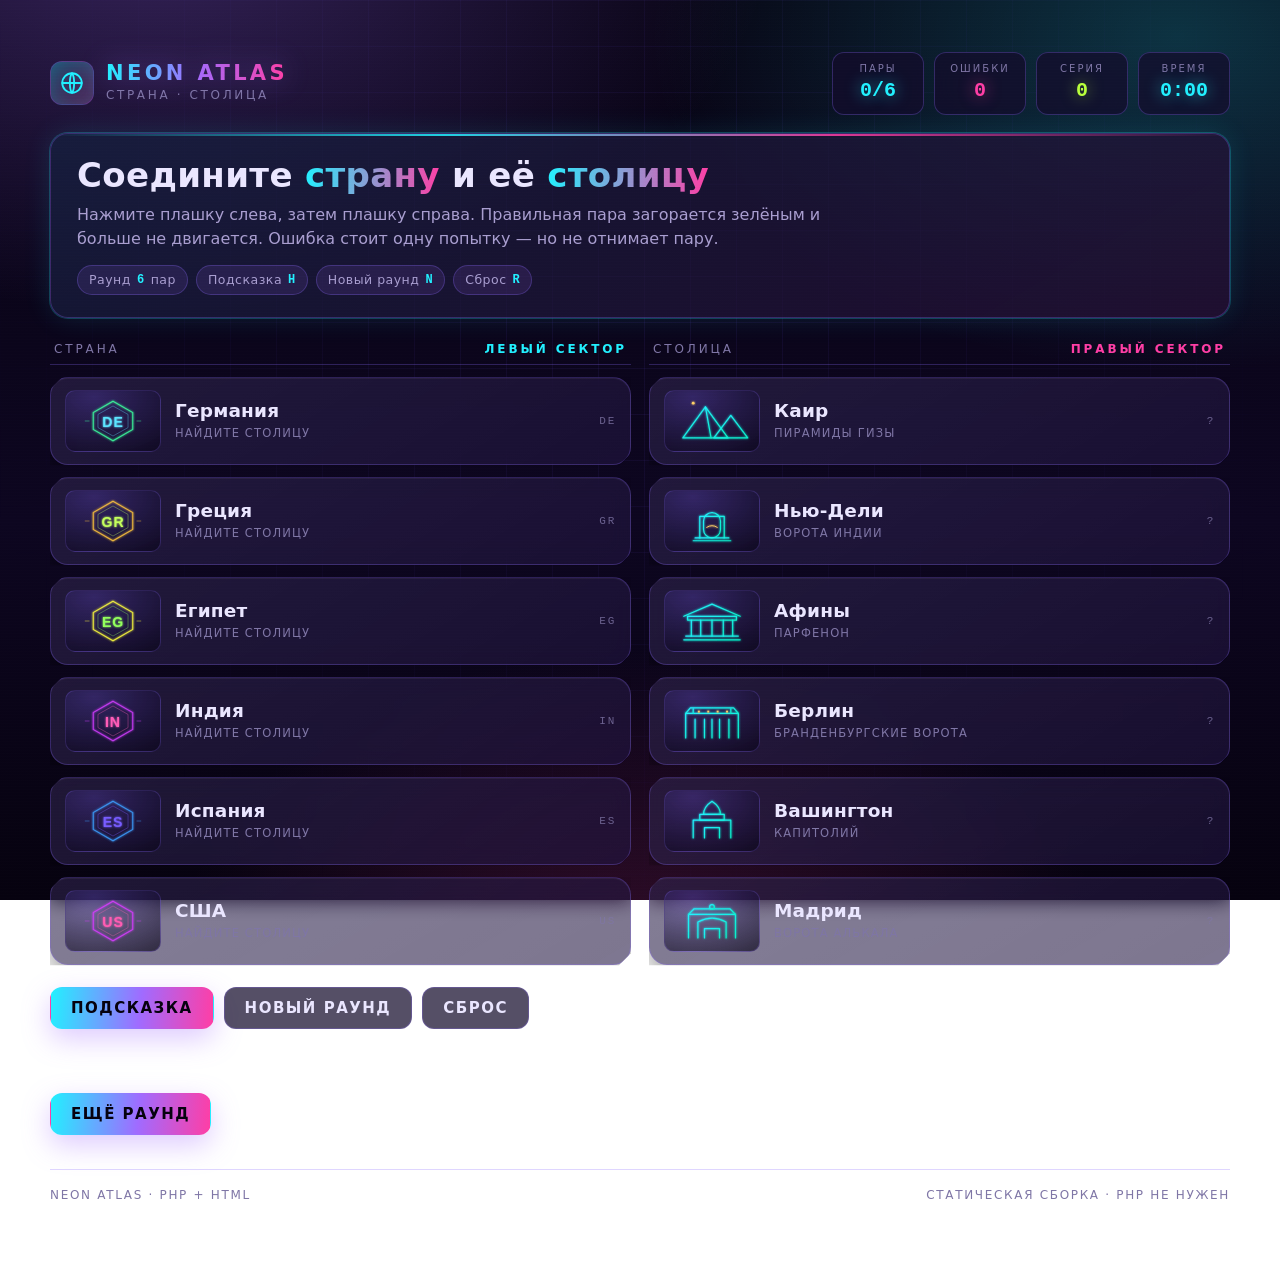
==== index.html @ a9696548 "NEON ATLAS: quiz "country -> capital" (PHP + HTML, static build for Pages)" ====
<!DOCTYPE html>
<html lang="ru">
<head>
<meta charset="utf-8">
<meta name="viewport" content="width=device-width, initial-scale=1">
<title>NEON ATLAS · страна и столица</title>
<meta name="description" content="Мини-игра: соотнесите страну и её столицу. Шесть пар, неон, таймер.">
<link rel="stylesheet" href="style.css">
</head>
<body>
<svg class="svg-defs" aria-hidden="true" focusable="false" width="0" height="0">
  <defs>
    <filter id="nglow" x="-40%" y="-40%" width="180%" height="180%">
      <feGaussianBlur stdDeviation="2.4" result="b"/>
      <feMerge><feMergeNode in="b"/><feMergeNode in="SourceGraphic"/></feMerge>
    </filter>
    <filter id="nglow-strong" x="-60%" y="-60%" width="220%" height="220%">
      <feGaussianBlur stdDeviation="4.5" result="b"/>
      <feMerge><feMergeNode in="b"/><feMergeNode in="b"/><feMergeNode in="SourceGraphic"/></feMerge>
    </filter>
    <linearGradient id="g-cyan" x1="0" y1="0" x2="1" y2="1">
      <stop offset="0" stop-color="#22f0ff"/><stop offset="1" stop-color="#0af0c8"/>
    </linearGradient>
    <linearGradient id="g-magenta" x1="0" y1="0" x2="1" y2="1">
      <stop offset="0" stop-color="#ff3ea5"/><stop offset="1" stop-color="#b16cff"/>
    </linearGradient>
    <linearGradient id="g-amber" x1="0" y1="0" x2="1" y2="1">
      <stop offset="0" stop-color="#ffd166"/><stop offset="1" stop-color="#ff8a3d"/>
    </linearGradient>
    <linearGradient id="g-violet" x1="0" y1="0" x2="1" y2="1">
      <stop offset="0" stop-color="#a06bff"/><stop offset="1" stop-color="#4b6bff"/>
    </linearGradient>
  </defs>
</svg>
<div class="wrap">

    <div class="topbar">
        <a class="brand" href="./">
            <span class="logo" aria-hidden="true">
                <svg viewBox="0 0 24 24" width="26" height="26" fill="none"
                     stroke="#22f0ff" stroke-width="1.7" stroke-linecap="round" stroke-linejoin="round">
                    <circle cx="12" cy="12" r="9"/>
                    <path d="M3 12h18M12 3c2.6 3 2.6 15 0 18M12 3c-2.6 3-2.6 15 0 18"/>
                </svg>
            </span>
            <span>
                <b>Neon Atlas</b>
                <span>страна · столица</span>
            </span>
        </a>

        <div class="hud" aria-live="polite">
            <div class="hud-item">
                <small>Пары</small>
                <b id="hud-pairs">0/6</b>
            </div>
            <div class="hud-item hot">
                <small>Ошибки</small>
                <b id="hud-miss">0</b>
            </div>
            <div class="hud-item good">
                <small>Серия</small>
                <b id="hud-streak">0</b>
            </div>
            <div class="hud-item">
                <small>Время</small>
                <b id="hud-time">0:00</b>
            </div>
        </div>
    </div>

    <section class="intro">
        <h1>Соедините <em>страну</em> и её <em>столицу</em></h1>
        <p>
            Нажмите плашку слева, затем плашку справа. Правильная пара загорается зелёным
            и больше не двигается. Ошибка стоит одну попытку — но не отнимает пару.
        </p>
        <div class="rules">
            <span class="chip">Раунд <b>6</b> пар</span>
            <span class="chip">Подсказка <b>H</b></span>
            <span class="chip">Новый раунд <b>N</b></span>
            <span class="chip">Сброс <b>R</b></span>
        </div>
    </section>

    <div class="board" id="board">
        <div class="col" id="col-country">
            <div class="col-head"><span>Страна</span><b>левый сектор</b></div>
        </div>
        <div class="col" id="col-capital">
            <div class="col-head b"><span>Столица</span><b>правый сектор</b></div>
        </div>
    </div>

    <div class="actions">
        <button type="button" class="btn primary" id="btn-hint">Подсказка</button>
        <button type="button" class="btn" id="btn-shuffle">Новый раунд</button>
        <button type="button" class="btn" id="btn-reset">Сброс</button>
    </div>

    <p class="flash" id="flash" role="status" aria-live="polite"></p>

    <section class="result" id="result" aria-live="polite">
        <h2>Раунд <em>закрыт</em></h2>
        <p class="score" id="result-score"></p>
        <table>
            <thead>
                <tr><th>Страна</th><th>Столица</th><th>Подсказка</th></tr>
            </thead>
            <tbody id="result-body"></tbody>
        </table>
    </section>

    <div class="actions">
        <button type="button" class="btn primary" id="btn-again">Ещё раунд</button>
    </div>

    <div class="foot">
        <span>Neon Atlas · PHP + HTML</span>
        <span>Статическая сборка · PHP не нужен</span>
    </div>

</div>

<script>
window.NEON = {"pairs":[{"key":"fr","country":"Франция","capital":"Париж","landmark":"Эйфелева башня","fact":"Башню собирались разобрать через 20 лет. Она осталась навсегда.","code":"FR","artC":"\u003Csvg class=\u0022art badge-art\u0022 viewBox=\u00220 0 200 120\u0022 role=\u0022img\u0022 aria-label=\u0022Франция\u0022\u003E\u003Cg fill=\u0022none\u0022 stroke=\u0022hsl(186 100% 62%)\u0022 stroke-width=\u00222.4\u0022 filter=\u0022url(#nglow)\u0022 opacity=\u0022.9\u0022\u003E\u003Cpath d=\u0022M100 18 L142 42 V78 L100 102 L58 78 V42 Z\u0022/\u003E\u003C/g\u003E\u003Cg fill=\u0022none\u0022 stroke=\u0022hsl(226 100% 68%)\u0022 stroke-width=\u00221.4\u0022 opacity=\u0022.55\u0022\u003E\u003Cpath d=\u0022M100 28 L132 46 V74 L100 92 L68 74 V46 Z\u0022/\u003E\u003C/g\u003E\u003Ctext x=\u0022100\u0022 y=\u002272\u0022 text-anchor=\u0022middle\u0022 font-family=\u0022Rajdhani, Segoe UI, sans-serif\u0022 font-size=\u002230\u0022 font-weight=\u0022700\u0022 letter-spacing=\u00222\u0022 fill=\u0022hsl(226 100% 68%)\u0022 filter=\u0022url(#nglow)\u0022\u003EFR\u003C/text\u003E\u003Cg stroke=\u0022hsl(186 100% 62%)\u0022 stroke-width=\u00221.6\u0022 opacity=\u0022.6\u0022\u003E\u003Cpath d=\u0022M40 60 H50 M150 60 H160\u0022/\u003E\u003C/g\u003E\u003C/svg\u003E","artK":"\u003Csvg class=\u0022art mark\u0022 viewBox=\u00220 0 200 120\u0022 role=\u0022img\u0022 aria-label=\u0022Эйфелева башня\u0022\u003E\u003Cg fill=\u0022none\u0022 stroke=\u0022url(#g-cyan)\u0022 stroke-width=\u00222.6\u0022 stroke-linecap=\u0022round\u0022 stroke-linejoin=\u0022round\u0022 filter=\u0022url(#nglow)\u0022\u003E\n  \u003Cpath d=\u0022M100 16 L88 100 M100 16 L112 100\u0022/\u003E\n  \u003Cpath d=\u0022M92 62 H108 M86 80 H114\u0022/\u003E\n  \u003Cpath d=\u0022M72 104 H128\u0022/\u003E\n  \u003Cpath d=\u0022M84 100 Q100 88 116 100\u0022/\u003E\n  \u003Cpath d=\u0022M100 16 V8\u0022/\u003E\n\u003C/g\u003E\n\u003Ccircle cx=\u0022100\u0022 cy=\u00226\u0022 r=\u00222.4\u0022 fill=\u0022#ff3ea5\u0022 filter=\u0022url(#nglow)\u0022/\u003E\u003C/svg\u003E"},{"key":"gb","country":"Великобритания","capital":"Лондон","landmark":"Биг-Бен","fact":"Биг-Бен — это колокол. Башня называется Элизабет-тауэр.","code":"GB","artC":"\u003Csvg class=\u0022art badge-art\u0022 viewBox=\u00220 0 200 120\u0022 role=\u0022img\u0022 aria-label=\u0022Великобритания\u0022\u003E\u003Cg fill=\u0022none\u0022 stroke=\u0022hsl(320 100% 62%)\u0022 stroke-width=\u00222.4\u0022 filter=\u0022url(#nglow)\u0022 opacity=\u0022.9\u0022\u003E\u003Cpath d=\u0022M100 18 L142 42 V78 L100 102 L58 78 V42 Z\u0022/\u003E\u003C/g\u003E\u003Cg fill=\u0022none\u0022 stroke=\u0022hsl(0 100% 68%)\u0022 stroke-width=\u00221.4\u0022 opacity=\u0022.55\u0022\u003E\u003Cpath d=\u0022M100 28 L132 46 V74 L100 92 L68 74 V46 Z\u0022/\u003E\u003C/g\u003E\u003Ctext x=\u0022100\u0022 y=\u002272\u0022 text-anchor=\u0022middle\u0022 font-family=\u0022Rajdhani, Segoe UI, sans-serif\u0022 font-size=\u002230\u0022 font-weight=\u0022700\u0022 letter-spacing=\u00222\u0022 fill=\u0022hsl(0 100% 68%)\u0022 filter=\u0022url(#nglow)\u0022\u003EGB\u003C/text\u003E\u003Cg stroke=\u0022hsl(320 100% 62%)\u0022 stroke-width=\u00221.6\u0022 opacity=\u0022.6\u0022\u003E\u003Cpath d=\u0022M40 60 H50 M150 60 H160\u0022/\u003E\u003C/g\u003E\u003C/svg\u003E","artK":"\u003Csvg class=\u0022art mark\u0022 viewBox=\u00220 0 200 120\u0022 role=\u0022img\u0022 aria-label=\u0022Биг-Бен\u0022\u003E\u003Cg fill=\u0022none\u0022 stroke=\u0022url(#g-cyan)\u0022 stroke-width=\u00222.6\u0022 stroke-linecap=\u0022round\u0022 stroke-linejoin=\u0022round\u0022 filter=\u0022url(#nglow)\u0022\u003E\n  \u003Crect x=\u002288\u0022 y=\u002226\u0022 width=\u002224\u0022 height=\u002274\u0022 rx=\u00222\u0022/\u003E\n  \u003Cpath d=\u0022M100 8 L86 26 H114 Z\u0022/\u003E\n  \u003Ccircle cx=\u0022100\u0022 cy=\u002244\u0022 r=\u00227\u0022/\u003E\n  \u003Cpath d=\u0022M100 44 V39 M100 44 H105\u0022/\u003E\n  \u003Cpath d=\u0022M92 66 H108 M92 80 H108\u0022/\u003E\n  \u003Cpath d=\u0022M70 102 H130\u0022/\u003E\n  \u003Cpath d=\u0022M120 102 V60 H136 V102\u0022/\u003E\n\u003C/g\u003E\u003C/svg\u003E"},{"key":"it","country":"Италия","capital":"Рим","landmark":"Колизей","fact":"Колизей вмещал 50 000 зрителей — как приличный стадион.","code":"IT","artC":"\u003Csvg class=\u0022art badge-art\u0022 viewBox=\u00220 0 200 120\u0022 role=\u0022img\u0022 aria-label=\u0022Италия\u0022\u003E\u003Cg fill=\u0022none\u0022 stroke=\u0022hsl(268 100% 62%)\u0022 stroke-width=\u00222.4\u0022 filter=\u0022url(#nglow)\u0022 opacity=\u0022.9\u0022\u003E\u003Cpath d=\u0022M100 18 L142 42 V78 L100 102 L58 78 V42 Z\u0022/\u003E\u003C/g\u003E\u003Cg fill=\u0022none\u0022 stroke=\u0022hsl(308 100% 68%)\u0022 stroke-width=\u00221.4\u0022 opacity=\u0022.55\u0022\u003E\u003Cpath d=\u0022M100 28 L132 46 V74 L100 92 L68 74 V46 Z\u0022/\u003E\u003C/g\u003E\u003Ctext x=\u0022100\u0022 y=\u002272\u0022 text-anchor=\u0022middle\u0022 font-family=\u0022Rajdhani, Segoe UI, sans-serif\u0022 font-size=\u002230\u0022 font-weight=\u0022700\u0022 letter-spacing=\u00222\u0022 fill=\u0022hsl(308 100% 68%)\u0022 filter=\u0022url(#nglow)\u0022\u003EIT\u003C/text\u003E\u003Cg stroke=\u0022hsl(268 100% 62%)\u0022 stroke-width=\u00221.6\u0022 opacity=\u0022.6\u0022\u003E\u003Cpath d=\u0022M40 60 H50 M150 60 H160\u0022/\u003E\u003C/g\u003E\u003C/svg\u003E","artK":"\u003Csvg class=\u0022art mark\u0022 viewBox=\u00220 0 200 120\u0022 role=\u0022img\u0022 aria-label=\u0022Колизей\u0022\u003E\u003Cg fill=\u0022none\u0022 stroke=\u0022url(#g-cyan)\u0022 stroke-width=\u00222.6\u0022 stroke-linecap=\u0022round\u0022 stroke-linejoin=\u0022round\u0022 filter=\u0022url(#nglow)\u0022\u003E\n  \u003Cpath d=\u0022M46 96 V52 Q100 26 154 52 V96\u0022/\u003E\n  \u003Cpath d=\u0022M46 66 Q100 42 154 66\u0022/\u003E\n  \u003Cpath d=\u0022M46 82 Q100 58 154 82\u0022/\u003E\n  \u003Cpath d=\u0022M60 96 V82 M78 96 V82 M100 96 V82 M122 96 V82 M140 96 V82\u0022/\u003E\n  \u003Cpath d=\u0022M60 82 V66 M80 82 V66 M120 82 V66 M140 82 V66\u0022/\u003E\n  \u003Cpath d=\u0022M38 100 H162\u0022/\u003E\n\u003C/g\u003E\u003C/svg\u003E"},{"key":"gr","country":"Греция","capital":"Афины","landmark":"Парфенон","fact":"Парфенон строили 9 лет, а реставрируют уже больше 40.","code":"GR","artC":"\u003Csvg class=\u0022art badge-art\u0022 viewBox=\u00220 0 200 120\u0022 role=\u0022img\u0022 aria-label=\u0022Греция\u0022\u003E\u003Cg fill=\u0022none\u0022 stroke=\u0022hsl(42 100% 62%)\u0022 stroke-width=\u00222.4\u0022 filter=\u0022url(#nglow)\u0022 opacity=\u0022.9\u0022\u003E\u003Cpath d=\u0022M100 18 L142 42 V78 L100 102 L58 78 V42 Z\u0022/\u003E\u003C/g\u003E\u003Cg fill=\u0022none\u0022 stroke=\u0022hsl(82 100% 68%)\u0022 stroke-width=\u00221.4\u0022 opacity=\u0022.55\u0022\u003E\u003Cpath d=\u0022M100 28 L132 46 V74 L100 92 L68 74 V46 Z\u0022/\u003E\u003C/g\u003E\u003Ctext x=\u0022100\u0022 y=\u002272\u0022 text-anchor=\u0022middle\u0022 font-family=\u0022Rajdhani, Segoe UI, sans-serif\u0022 font-size=\u002230\u0022 font-weight=\u0022700\u0022 letter-spacing=\u00222\u0022 fill=\u0022hsl(82 100% 68%)\u0022 filter=\u0022url(#nglow)\u0022\u003EGR\u003C/text\u003E\u003Cg stroke=\u0022hsl(42 100% 62%)\u0022 stroke-width=\u00221.6\u0022 opacity=\u0022.6\u0022\u003E\u003Cpath d=\u0022M40 60 H50 M150 60 H160\u0022/\u003E\u003C/g\u003E\u003C/svg\u003E","artK":"\u003Csvg class=\u0022art mark\u0022 viewBox=\u00220 0 200 120\u0022 role=\u0022img\u0022 aria-label=\u0022Парфенон\u0022\u003E\u003Cg fill=\u0022none\u0022 stroke=\u0022url(#g-cyan)\u0022 stroke-width=\u00222.6\u0022 stroke-linecap=\u0022round\u0022 stroke-linejoin=\u0022round\u0022 filter=\u0022url(#nglow)\u0022\u003E\n  \u003Cpath d=\u0022M40 50 L100 24 L160 50\u0022/\u003E\n  \u003Cpath d=\u0022M48 50 H152 V58 H48 Z\u0022/\u003E\n  \u003Cpath d=\u0022M56 58 V92 M76 58 V92 M100 58 V92 M124 58 V92 M144 58 V92\u0022/\u003E\n  \u003Cpath d=\u0022M44 92 H156 M40 100 H160\u0022/\u003E\n\u003C/g\u003E\u003C/svg\u003E"},{"key":"de","country":"Германия","capital":"Берлин","landmark":"Бранденбургские ворота","fact":"Ворота пережили две мировые войны и одну стену.","code":"DE","artC":"\u003Csvg class=\u0022art badge-art\u0022 viewBox=\u00220 0 200 120\u0022 role=\u0022img\u0022 aria-label=\u0022Германия\u0022\u003E\u003Cg fill=\u0022none\u0022 stroke=\u0022hsl(150 100% 62%)\u0022 stroke-width=\u00222.4\u0022 filter=\u0022url(#nglow)\u0022 opacity=\u0022.9\u0022\u003E\u003Cpath d=\u0022M100 18 L142 42 V78 L100 102 L58 78 V42 Z\u0022/\u003E\u003C/g\u003E\u003Cg fill=\u0022none\u0022 stroke=\u0022hsl(190 100% 68%)\u0022 stroke-width=\u00221.4\u0022 opacity=\u0022.55\u0022\u003E\u003Cpath d=\u0022M100 28 L132 46 V74 L100 92 L68 74 V46 Z\u0022/\u003E\u003C/g\u003E\u003Ctext x=\u0022100\u0022 y=\u002272\u0022 text-anchor=\u0022middle\u0022 font-family=\u0022Rajdhani, Segoe UI, sans-serif\u0022 font-size=\u002230\u0022 font-weight=\u0022700\u0022 letter-spacing=\u00222\u0022 fill=\u0022hsl(190 100% 68%)\u0022 filter=\u0022url(#nglow)\u0022\u003EDE\u003C/text\u003E\u003Cg stroke=\u0022hsl(150 100% 62%)\u0022 stroke-width=\u00221.6\u0022 opacity=\u0022.6\u0022\u003E\u003Cpath d=\u0022M40 60 H50 M150 60 H160\u0022/\u003E\u003C/g\u003E\u003C/svg\u003E","artK":"\u003Csvg class=\u0022art mark\u0022 viewBox=\u00220 0 200 120\u0022 role=\u0022img\u0022 aria-label=\u0022Бранденбургские ворота\u0022\u003E\u003Cg fill=\u0022none\u0022 stroke=\u0022url(#g-cyan)\u0022 stroke-width=\u00222.6\u0022 stroke-linecap=\u0022round\u0022 stroke-linejoin=\u0022round\u0022 filter=\u0022url(#nglow)\u0022\u003E\n  \u003Cpath d=\u0022M44 96 V44 H156 V96\u0022/\u003E\n  \u003Cpath d=\u0022M44 44 L54 32 H146 L156 44\u0022/\u003E\n  \u003Cpath d=\u0022M64 96 V56 M84 96 V56 M100 96 V56 M116 96 V56 M136 96 V56\u0022/\u003E\n  \u003Cpath d=\u0022M36 100 H164\u0022/\u003E\n  \u003Cpath d=\u0022M60 44 V34 M140 44 V34\u0022/\u003E\n\u003C/g\u003E\n\u003Cg fill=\u0022#ffd166\u0022 filter=\u0022url(#nglow)\u0022\u003E\n  \u003Crect x=\u002270\u0022 y=\u002238\u0022 width=\u00224\u0022 height=\u00224\u0022/\u003E\u003Crect x=\u002290\u0022 y=\u002238\u0022 width=\u00224\u0022 height=\u00224\u0022/\u003E\n  \u003Crect x=\u0022110\u0022 y=\u002238\u0022 width=\u00224\u0022 height=\u00224\u0022/\u003E\u003Crect x=\u0022130\u0022 y=\u002238\u0022 width=\u00224\u0022 height=\u00224\u0022/\u003E\n\u003C/g\u003E\u003C/svg\u003E"},{"key":"es","country":"Испания","capital":"Мадрид","landmark":"Ворота Алькала","fact":"Первые в Европе ворота, целиком построенные из камня.","code":"ES","artC":"\u003Csvg class=\u0022art badge-art\u0022 viewBox=\u00220 0 200 120\u0022 role=\u0022img\u0022 aria-label=\u0022Испания\u0022\u003E\u003Cg fill=\u0022none\u0022 stroke=\u0022hsl(210 100% 62%)\u0022 stroke-width=\u00222.4\u0022 filter=\u0022url(#nglow)\u0022 opacity=\u0022.9\u0022\u003E\u003Cpath d=\u0022M100 18 L142 42 V78 L100 102 L58 78 V42 Z\u0022/\u003E\u003C/g\u003E\u003Cg fill=\u0022none\u0022 stroke=\u0022hsl(250 100% 68%)\u0022 stroke-width=\u00221.4\u0022 opacity=\u0022.55\u0022\u003E\u003Cpath d=\u0022M100 28 L132 46 V74 L100 92 L68 74 V46 Z\u0022/\u003E\u003C/g\u003E\u003Ctext x=\u0022100\u0022 y=\u002272\u0022 text-anchor=\u0022middle\u0022 font-family=\u0022Rajdhani, Segoe UI, sans-serif\u0022 font-size=\u002230\u0022 font-weight=\u0022700\u0022 letter-spacing=\u00222\u0022 fill=\u0022hsl(250 100% 68%)\u0022 filter=\u0022url(#nglow)\u0022\u003EES\u003C/text\u003E\u003Cg stroke=\u0022hsl(210 100% 62%)\u0022 stroke-width=\u00221.6\u0022 opacity=\u0022.6\u0022\u003E\u003Cpath d=\u0022M40 60 H50 M150 60 H160\u0022/\u003E\u003C/g\u003E\u003C/svg\u003E","artK":"\u003Csvg class=\u0022art mark\u0022 viewBox=\u00220 0 200 120\u0022 role=\u0022img\u0022 aria-label=\u0022Ворота Алькала\u0022\u003E\u003Cg fill=\u0022none\u0022 stroke=\u0022url(#g-cyan)\u0022 stroke-width=\u00222.6\u0022 stroke-linecap=\u0022round\u0022 stroke-linejoin=\u0022round\u0022 filter=\u0022url(#nglow)\u0022\u003E\n  \u003Cpath d=\u0022M50 96 V46 H150 V96\u0022/\u003E\n  \u003Cpath d=\u0022M50 46 L62 34 H138 L150 46\u0022/\u003E\n  \u003Cpath d=\u0022M70 96 V62 Q100 46 130 62 V96\u0022/\u003E\n  \u003Cpath d=\u0022M84 96 V76 H116 V96\u0022/\u003E\n  \u003Ccircle cx=\u0022100\u0022 cy=\u002230\u0022 r=\u00225\u0022/\u003E\n  \u003Cpath d=\u0022M42 100 H158\u0022/\u003E\n\u003C/g\u003E\n\u003Cg stroke=\u0022#ff3ea5\u0022 stroke-width=\u00222\u0022 fill=\u0022none\u0022 filter=\u0022url(#nglow)\u0022\u003E\n  \u003Cpath d=\u0022M58 52 H70 M130 52 H142\u0022/\u003E\n\u003C/g\u003E\u003C/svg\u003E"},{"key":"ru","country":"Россия","capital":"Москва","landmark":"Собор Василия Блаженного","fact":"Собор строили 6 лет. Легенда про ослепление зодчих — всего лишь легенда.","code":"RU","artC":"\u003Csvg class=\u0022art badge-art\u0022 viewBox=\u00220 0 200 120\u0022 role=\u0022img\u0022 aria-label=\u0022Россия\u0022\u003E\u003Cg fill=\u0022none\u0022 stroke=\u0022hsl(330 100% 62%)\u0022 stroke-width=\u00222.4\u0022 filter=\u0022url(#nglow)\u0022 opacity=\u0022.9\u0022\u003E\u003Cpath d=\u0022M100 18 L142 42 V78 L100 102 L58 78 V42 Z\u0022/\u003E\u003C/g\u003E\u003Cg fill=\u0022none\u0022 stroke=\u0022hsl(10 100% 68%)\u0022 stroke-width=\u00221.4\u0022 opacity=\u0022.55\u0022\u003E\u003Cpath d=\u0022M100 28 L132 46 V74 L100 92 L68 74 V46 Z\u0022/\u003E\u003C/g\u003E\u003Ctext x=\u0022100\u0022 y=\u002272\u0022 text-anchor=\u0022middle\u0022 font-family=\u0022Rajdhani, Segoe UI, sans-serif\u0022 font-size=\u002230\u0022 font-weight=\u0022700\u0022 letter-spacing=\u00222\u0022 fill=\u0022hsl(10 100% 68%)\u0022 filter=\u0022url(#nglow)\u0022\u003ERU\u003C/text\u003E\u003Cg stroke=\u0022hsl(330 100% 62%)\u0022 stroke-width=\u00221.6\u0022 opacity=\u0022.6\u0022\u003E\u003Cpath d=\u0022M40 60 H50 M150 60 H160\u0022/\u003E\u003C/g\u003E\u003C/svg\u003E","artK":"\u003Csvg class=\u0022art mark\u0022 viewBox=\u00220 0 200 120\u0022 role=\u0022img\u0022 aria-label=\u0022Собор Василия Блаженного\u0022\u003E\u003Cg fill=\u0022none\u0022 stroke=\u0022url(#g-cyan)\u0022 stroke-width=\u00222.6\u0022 stroke-linecap=\u0022round\u0022 stroke-linejoin=\u0022round\u0022 filter=\u0022url(#nglow)\u0022\u003E\n  \u003Cpath d=\u0022M100 10 L100 26\u0022/\u003E\n  \u003Cpath d=\u0022M100 26 Q118 40 100 56 Q82 40 100 26\u0022/\u003E\n  \u003Cpath d=\u0022M74 34 L74 46\u0022/\u003E\n  \u003Cpath d=\u0022M74 46 Q88 56 74 68 Q60 56 74 46\u0022/\u003E\n  \u003Cpath d=\u0022M126 34 L126 46\u0022/\u003E\n  \u003Cpath d=\u0022M126 46 Q140 56 126 68 Q112 56 126 46\u0022/\u003E\n  \u003Crect x=\u002284\u0022 y=\u002270\u0022 width=\u002232\u0022 height=\u002226\u0022/\u003E\n  \u003Cpath d=\u0022M84 96 H116 M76 100 H124\u0022/\u003E\n  \u003Cpath d=\u0022M92 96 V82 H108 V96\u0022/\u003E\n\u003C/g\u003E\u003C/svg\u003E"},{"key":"nl","country":"Нидерланды","capital":"Амстердам","landmark":"Каналы и узкие дома","fact":"Дома стоят на сваях и слегка наклоняются. Но не падают.","code":"NL","artC":"\u003Csvg class=\u0022art badge-art\u0022 viewBox=\u00220 0 200 120\u0022 role=\u0022img\u0022 aria-label=\u0022Нидерланды\u0022\u003E\u003Cg fill=\u0022none\u0022 stroke=\u0022hsl(96 100% 62%)\u0022 stroke-width=\u00222.4\u0022 filter=\u0022url(#nglow)\u0022 opacity=\u0022.9\u0022\u003E\u003Cpath d=\u0022M100 18 L142 42 V78 L100 102 L58 78 V42 Z\u0022/\u003E\u003C/g\u003E\u003Cg fill=\u0022none\u0022 stroke=\u0022hsl(136 100% 68%)\u0022 stroke-width=\u00221.4\u0022 opacity=\u0022.55\u0022\u003E\u003Cpath d=\u0022M100 28 L132 46 V74 L100 92 L68 74 V46 Z\u0022/\u003E\u003C/g\u003E\u003Ctext x=\u0022100\u0022 y=\u002272\u0022 text-anchor=\u0022middle\u0022 font-family=\u0022Rajdhani, Segoe UI, sans-serif\u0022 font-size=\u002230\u0022 font-weight=\u0022700\u0022 letter-spacing=\u00222\u0022 fill=\u0022hsl(136 100% 68%)\u0022 filter=\u0022url(#nglow)\u0022\u003ENL\u003C/text\u003E\u003Cg stroke=\u0022hsl(96 100% 62%)\u0022 stroke-width=\u00221.6\u0022 opacity=\u0022.6\u0022\u003E\u003Cpath d=\u0022M40 60 H50 M150 60 H160\u0022/\u003E\u003C/g\u003E\u003C/svg\u003E","artK":"\u003Csvg class=\u0022art mark\u0022 viewBox=\u00220 0 200 120\u0022 role=\u0022img\u0022 aria-label=\u0022Каналы и узкие дома\u0022\u003E\u003Cg fill=\u0022none\u0022 stroke=\u0022url(#g-cyan)\u0022 stroke-width=\u00222.6\u0022 stroke-linecap=\u0022round\u0022 stroke-linejoin=\u0022round\u0022 filter=\u0022url(#nglow)\u0022\u003E\n  \u003Cpath d=\u0022M50 96 V46 L62 30 L74 46 V96\u0022/\u003E\n  \u003Cpath d=\u0022M86 96 V38 L98 22 L110 38 V96\u0022/\u003E\n  \u003Cpath d=\u0022M122 96 V50 L134 34 L146 50 V96\u0022/\u003E\n  \u003Cpath d=\u0022M60 60 H64 M96 54 H100 M132 66 H136\u0022/\u003E\n  \u003Cpath d=\u0022M40 96 H160\u0022/\u003E\n  \u003Cpath d=\u0022M36 104 Q60 98 84 104 T132 104 T168 104\u0022/\u003E\n\u003C/g\u003E\n\u003Ccircle cx=\u0022100\u0022 cy=\u002212\u0022 r=\u00223\u0022 fill=\u0022#22f0ff\u0022 filter=\u0022url(#nglow)\u0022/\u003E\u003C/svg\u003E"},{"key":"jp","country":"Япония","capital":"Токио","landmark":"Башня Токио и Фудзи","fact":"Башню Токио построили из металлолома танков.","code":"JP","artC":"\u003Csvg class=\u0022art badge-art\u0022 viewBox=\u00220 0 200 120\u0022 role=\u0022img\u0022 aria-label=\u0022Япония\u0022\u003E\u003Cg fill=\u0022none\u0022 stroke=\u0022hsl(250 100% 62%)\u0022 stroke-width=\u00222.4\u0022 filter=\u0022url(#nglow)\u0022 opacity=\u0022.9\u0022\u003E\u003Cpath d=\u0022M100 18 L142 42 V78 L100 102 L58 78 V42 Z\u0022/\u003E\u003C/g\u003E\u003Cg fill=\u0022none\u0022 stroke=\u0022hsl(290 100% 68%)\u0022 stroke-width=\u00221.4\u0022 opacity=\u0022.55\u0022\u003E\u003Cpath d=\u0022M100 28 L132 46 V74 L100 92 L68 74 V46 Z\u0022/\u003E\u003C/g\u003E\u003Ctext x=\u0022100\u0022 y=\u002272\u0022 text-anchor=\u0022middle\u0022 font-family=\u0022Rajdhani, Segoe UI, sans-serif\u0022 font-size=\u002230\u0022 font-weight=\u0022700\u0022 letter-spacing=\u00222\u0022 fill=\u0022hsl(290 100% 68%)\u0022 filter=\u0022url(#nglow)\u0022\u003EJP\u003C/text\u003E\u003Cg stroke=\u0022hsl(250 100% 62%)\u0022 stroke-width=\u00221.6\u0022 opacity=\u0022.6\u0022\u003E\u003Cpath d=\u0022M40 60 H50 M150 60 H160\u0022/\u003E\u003C/g\u003E\u003C/svg\u003E","artK":"\u003Csvg class=\u0022art mark\u0022 viewBox=\u00220 0 200 120\u0022 role=\u0022img\u0022 aria-label=\u0022Башня Токио и Фудзи\u0022\u003E\u003Cg fill=\u0022none\u0022 stroke=\u0022url(#g-cyan)\u0022 stroke-width=\u00222.6\u0022 stroke-linecap=\u0022round\u0022 stroke-linejoin=\u0022round\u0022 filter=\u0022url(#nglow)\u0022\u003E\n  \u003Cpath d=\u0022M100 18 L78 96 M100 18 L122 96\u0022/\u003E\n  \u003Cpath d=\u0022M86 58 H114 M82 78 H118\u0022/\u003E\n  \u003Cpath d=\u0022M70 100 H130\u0022/\u003E\n  \u003Cpath d=\u0022M100 18 V10\u0022/\u003E\n\u003C/g\u003E\n\u003Cg stroke=\u0022#ff3ea5\u0022 stroke-width=\u00222.4\u0022 fill=\u0022none\u0022 filter=\u0022url(#nglow)\u0022\u003E\n  \u003Cpath d=\u0022M96 96 H104 M94 88 H106 M92 80 H108\u0022/\u003E\n\u003C/g\u003E\n\u003Cpath d=\u0022M24 84 Q40 64 58 84 Z\u0022 fill=\u0022none\u0022 stroke=\u0022url(#g-magenta)\u0022 stroke-width=\u00222\u0022 filter=\u0022url(#nglow)\u0022/\u003E\u003C/svg\u003E"},{"key":"cn","country":"Китай","capital":"Пекин","landmark":"Запретный город","fact":"500 лет простым смертным вход был закрыт. Отсюда и название.","code":"CN","artC":"\u003Csvg class=\u0022art badge-art\u0022 viewBox=\u00220 0 200 120\u0022 role=\u0022img\u0022 aria-label=\u0022Китай\u0022\u003E\u003Cg fill=\u0022none\u0022 stroke=\u0022hsl(12 100% 62%)\u0022 stroke-width=\u00222.4\u0022 filter=\u0022url(#nglow)\u0022 opacity=\u0022.9\u0022\u003E\u003Cpath d=\u0022M100 18 L142 42 V78 L100 102 L58 78 V42 Z\u0022/\u003E\u003C/g\u003E\u003Cg fill=\u0022none\u0022 stroke=\u0022hsl(52 100% 68%)\u0022 stroke-width=\u00221.4\u0022 opacity=\u0022.55\u0022\u003E\u003Cpath d=\u0022M100 28 L132 46 V74 L100 92 L68 74 V46 Z\u0022/\u003E\u003C/g\u003E\u003Ctext x=\u0022100\u0022 y=\u002272\u0022 text-anchor=\u0022middle\u0022 font-family=\u0022Rajdhani, Segoe UI, sans-serif\u0022 font-size=\u002230\u0022 font-weight=\u0022700\u0022 letter-spacing=\u00222\u0022 fill=\u0022hsl(52 100% 68%)\u0022 filter=\u0022url(#nglow)\u0022\u003ECN\u003C/text\u003E\u003Cg stroke=\u0022hsl(12 100% 62%)\u0022 stroke-width=\u00221.6\u0022 opacity=\u0022.6\u0022\u003E\u003Cpath d=\u0022M40 60 H50 M150 60 H160\u0022/\u003E\u003C/g\u003E\u003C/svg\u003E","artK":"\u003Csvg class=\u0022art mark\u0022 viewBox=\u00220 0 200 120\u0022 role=\u0022img\u0022 aria-label=\u0022Запретный город\u0022\u003E\u003Cg fill=\u0022none\u0022 stroke=\u0022url(#g-cyan)\u0022 stroke-width=\u00222.6\u0022 stroke-linecap=\u0022round\u0022 stroke-linejoin=\u0022round\u0022 filter=\u0022url(#nglow)\u0022\u003E\n  \u003Cpath d=\u0022M40 96 V40 H160 V96\u0022/\u003E\n  \u003Cpath d=\u0022M34 40 H166 L156 28 H44 Z\u0022/\u003E\n  \u003Cpath d=\u0022M70 96 V56 H90 V96 M110 96 V56 H130 V96\u0022/\u003E\n  \u003Cpath d=\u0022M100 40 V48\u0022/\u003E\n  \u003Cpath d=\u0022M32 100 H168\u0022/\u003E\n\u003C/g\u003E\n\u003Cg fill=\u0022#ff3ea5\u0022 filter=\u0022url(#nglow)\u0022\u003E\n  \u003Ccircle cx=\u002252\u0022 cy=\u002252\u0022 r=\u00222.6\u0022/\u003E\u003Ccircle cx=\u0022148\u0022 cy=\u002252\u0022 r=\u00222.6\u0022/\u003E\n\u003C/g\u003E\u003C/svg\u003E"},{"key":"in","country":"Индия","capital":"Нью-Дели","landmark":"Ворота Индии","fact":"Мемориал посвящён 74 000 солдат. Имена выбиты на камне.","code":"IN","artC":"\u003Csvg class=\u0022art badge-art\u0022 viewBox=\u00220 0 200 120\u0022 role=\u0022img\u0022 aria-label=\u0022Индия\u0022\u003E\u003Cg fill=\u0022none\u0022 stroke=\u0022hsl(286 100% 62%)\u0022 stroke-width=\u00222.4\u0022 filter=\u0022url(#nglow)\u0022 opacity=\u0022.9\u0022\u003E\u003Cpath d=\u0022M100 18 L142 42 V78 L100 102 L58 78 V42 Z\u0022/\u003E\u003C/g\u003E\u003Cg fill=\u0022none\u0022 stroke=\u0022hsl(326 100% 68%)\u0022 stroke-width=\u00221.4\u0022 opacity=\u0022.55\u0022\u003E\u003Cpath d=\u0022M100 28 L132 46 V74 L100 92 L68 74 V46 Z\u0022/\u003E\u003C/g\u003E\u003Ctext x=\u0022100\u0022 y=\u002272\u0022 text-anchor=\u0022middle\u0022 font-family=\u0022Rajdhani, Segoe UI, sans-serif\u0022 font-size=\u002230\u0022 font-weight=\u0022700\u0022 letter-spacing=\u00222\u0022 fill=\u0022hsl(326 100% 68%)\u0022 filter=\u0022url(#nglow)\u0022\u003EIN\u003C/text\u003E\u003Cg stroke=\u0022hsl(286 100% 62%)\u0022 stroke-width=\u00221.6\u0022 opacity=\u0022.6\u0022\u003E\u003Cpath d=\u0022M40 60 H50 M150 60 H160\u0022/\u003E\u003C/g\u003E\u003C/svg\u003E","artK":"\u003Csvg class=\u0022art mark\u0022 viewBox=\u00220 0 200 120\u0022 role=\u0022img\u0022 aria-label=\u0022Ворота Индии\u0022\u003E\u003Cg fill=\u0022none\u0022 stroke=\u0022url(#g-cyan)\u0022 stroke-width=\u00222.6\u0022 stroke-linecap=\u0022round\u0022 stroke-linejoin=\u0022round\u0022 filter=\u0022url(#nglow)\u0022\u003E\n  \u003Crect x=\u002282\u0022 y=\u002242\u0022 width=\u002236\u0022 height=\u002254\u0022 rx=\u002218\u0022/\u003E\n  \u003Cpath d=\u0022M82 60 H118\u0022/\u003E\n  \u003Cpath d=\u0022M74 96 V50 H126 V96\u0022/\u003E\n  \u003Cpath d=\u0022M64 96 H136 M60 102 H140\u0022/\u003E\n  \u003Cpath d=\u0022M100 26 V16\u0022/\u003E\n\u003C/g\u003E\n\u003Cg stroke=\u0022#ffd166\u0022 stroke-width=\u00222\u0022 fill=\u0022none\u0022 filter=\u0022url(#nglow)\u0022\u003E\n  \u003Cpath d=\u0022M88 74 Q100 66 112 74\u0022/\u003E\n\u003C/g\u003E\u003C/svg\u003E"},{"key":"ae","country":"ОАЭ","capital":"Абу-Даби","landmark":"Мечеть шейха Зайда","fact":"Внутри помещается 40 000 человек и один очень большой ковёр.","code":"AE","artC":"\u003Csvg class=\u0022art badge-art\u0022 viewBox=\u00220 0 200 120\u0022 role=\u0022img\u0022 aria-label=\u0022ОАЭ\u0022\u003E\u003Cg fill=\u0022none\u0022 stroke=\u0022hsl(168 100% 62%)\u0022 stroke-width=\u00222.4\u0022 filter=\u0022url(#nglow)\u0022 opacity=\u0022.9\u0022\u003E\u003Cpath d=\u0022M100 18 L142 42 V78 L100 102 L58 78 V42 Z\u0022/\u003E\u003C/g\u003E\u003Cg fill=\u0022none\u0022 stroke=\u0022hsl(208 100% 68%)\u0022 stroke-width=\u00221.4\u0022 opacity=\u0022.55\u0022\u003E\u003Cpath d=\u0022M100 28 L132 46 V74 L100 92 L68 74 V46 Z\u0022/\u003E\u003C/g\u003E\u003Ctext x=\u0022100\u0022 y=\u002272\u0022 text-anchor=\u0022middle\u0022 font-family=\u0022Rajdhani, Segoe UI, sans-serif\u0022 font-size=\u002230\u0022 font-weight=\u0022700\u0022 letter-spacing=\u00222\u0022 fill=\u0022hsl(208 100% 68%)\u0022 filter=\u0022url(#nglow)\u0022\u003EAE\u003C/text\u003E\u003Cg stroke=\u0022hsl(168 100% 62%)\u0022 stroke-width=\u00221.6\u0022 opacity=\u0022.6\u0022\u003E\u003Cpath d=\u0022M40 60 H50 M150 60 H160\u0022/\u003E\u003C/g\u003E\u003C/svg\u003E","artK":"\u003Csvg class=\u0022art mark\u0022 viewBox=\u00220 0 200 120\u0022 role=\u0022img\u0022 aria-label=\u0022Мечеть шейха Зайда\u0022\u003E\u003Cg fill=\u0022none\u0022 stroke=\u0022url(#g-cyan)\u0022 stroke-width=\u00222.6\u0022 stroke-linecap=\u0022round\u0022 stroke-linejoin=\u0022round\u0022 filter=\u0022url(#nglow)\u0022\u003E\n  \u003Cpath d=\u0022M100 20 Q128 40 128 66 Q128 84 100 88 Q72 84 72 66 Q72 40 100 20 Z\u0022/\u003E\n  \u003Cpath d=\u0022M100 20 V10\u0022/\u003E\n  \u003Cpath d=\u0022M52 96 V58 Q52 48 60 44 V96\u0022/\u003E\n  \u003Cpath d=\u0022M148 96 V58 Q148 48 140 44 V96\u0022/\u003E\n  \u003Cpath d=\u0022M44 96 H156 M40 102 H160\u0022/\u003E\n  \u003Cpath d=\u0022M92 88 V74 H108 V88\u0022/\u003E\n\u003C/g\u003E\n\u003Ccircle cx=\u002260\u0022 cy=\u002236\u0022 r=\u00222.6\u0022 fill=\u0022#22f0ff\u0022 filter=\u0022url(#nglow)\u0022/\u003E\n\u003Ccircle cx=\u0022140\u0022 cy=\u002236\u0022 r=\u00222.6\u0022 fill=\u0022#22f0ff\u0022 filter=\u0022url(#nglow)\u0022/\u003E\u003C/svg\u003E"},{"key":"eg","country":"Египет","capital":"Каир","landmark":"Пирамиды Гизы","fact":"Единственное из семи чудес света, дошедшее до нас.","code":"EG","artC":"\u003Csvg class=\u0022art badge-art\u0022 viewBox=\u00220 0 200 120\u0022 role=\u0022img\u0022 aria-label=\u0022Египет\u0022\u003E\u003Cg fill=\u0022none\u0022 stroke=\u0022hsl(60 100% 62%)\u0022 stroke-width=\u00222.4\u0022 filter=\u0022url(#nglow)\u0022 opacity=\u0022.9\u0022\u003E\u003Cpath d=\u0022M100 18 L142 42 V78 L100 102 L58 78 V42 Z\u0022/\u003E\u003C/g\u003E\u003Cg fill=\u0022none\u0022 stroke=\u0022hsl(100 100% 68%)\u0022 stroke-width=\u00221.4\u0022 opacity=\u0022.55\u0022\u003E\u003Cpath d=\u0022M100 28 L132 46 V74 L100 92 L68 74 V46 Z\u0022/\u003E\u003C/g\u003E\u003Ctext x=\u0022100\u0022 y=\u002272\u0022 text-anchor=\u0022middle\u0022 font-family=\u0022Rajdhani, Segoe UI, sans-serif\u0022 font-size=\u002230\u0022 font-weight=\u0022700\u0022 letter-spacing=\u00222\u0022 fill=\u0022hsl(100 100% 68%)\u0022 filter=\u0022url(#nglow)\u0022\u003EEG\u003C/text\u003E\u003Cg stroke=\u0022hsl(60 100% 62%)\u0022 stroke-width=\u00221.6\u0022 opacity=\u0022.6\u0022\u003E\u003Cpath d=\u0022M40 60 H50 M150 60 H160\u0022/\u003E\u003C/g\u003E\u003C/svg\u003E","artK":"\u003Csvg class=\u0022art mark\u0022 viewBox=\u00220 0 200 120\u0022 role=\u0022img\u0022 aria-label=\u0022Пирамиды Гизы\u0022\u003E\u003Cg fill=\u0022none\u0022 stroke=\u0022url(#g-cyan)\u0022 stroke-width=\u00222.6\u0022 stroke-linecap=\u0022round\u0022 stroke-linejoin=\u0022round\u0022 filter=\u0022url(#nglow)\u0022\u003E\n  \u003Cpath d=\u0022M38 96 L86 30 L134 96 Z\u0022/\u003E\n  \u003Cpath d=\u0022M104 96 L140 48 L176 96 Z\u0022/\u003E\n  \u003Cpath d=\u0022M86 30 L98 96\u0022/\u003E\n  \u003Cpath d=\u0022M30 100 H180\u0022/\u003E\n\u003C/g\u003E\n\u003Ccircle cx=\u002260\u0022 cy=\u002222\u0022 r=\u00223\u0022 fill=\u0022#ffd166\u0022 filter=\u0022url(#nglow)\u0022/\u003E\u003C/svg\u003E"},{"key":"us","country":"США","capital":"Вашингтон","landmark":"Капитолий","fact":"Купол Капитолия весит примерно как 40 вагонов метро.","code":"US","artC":"\u003Csvg class=\u0022art badge-art\u0022 viewBox=\u00220 0 200 120\u0022 role=\u0022img\u0022 aria-label=\u0022США\u0022\u003E\u003Cg fill=\u0022none\u0022 stroke=\u0022hsl(288 100% 62%)\u0022 stroke-width=\u00222.4\u0022 filter=\u0022url(#nglow)\u0022 opacity=\u0022.9\u0022\u003E\u003Cpath d=\u0022M100 18 L142 42 V78 L100 102 L58 78 V42 Z\u0022/\u003E\u003C/g\u003E\u003Cg fill=\u0022none\u0022 stroke=\u0022hsl(328 100% 68%)\u0022 stroke-width=\u00221.4\u0022 opacity=\u0022.55\u0022\u003E\u003Cpath d=\u0022M100 28 L132 46 V74 L100 92 L68 74 V46 Z\u0022/\u003E\u003C/g\u003E\u003Ctext x=\u0022100\u0022 y=\u002272\u0022 text-anchor=\u0022middle\u0022 font-family=\u0022Rajdhani, Segoe UI, sans-serif\u0022 font-size=\u002230\u0022 font-weight=\u0022700\u0022 letter-spacing=\u00222\u0022 fill=\u0022hsl(328 100% 68%)\u0022 filter=\u0022url(#nglow)\u0022\u003EUS\u003C/text\u003E\u003Cg stroke=\u0022hsl(288 100% 62%)\u0022 stroke-width=\u00221.6\u0022 opacity=\u0022.6\u0022\u003E\u003Cpath d=\u0022M40 60 H50 M150 60 H160\u0022/\u003E\u003C/g\u003E\u003C/svg\u003E","artK":"\u003Csvg class=\u0022art mark\u0022 viewBox=\u00220 0 200 120\u0022 role=\u0022img\u0022 aria-label=\u0022Капитолий\u0022\u003E\u003Cg fill=\u0022none\u0022 stroke=\u0022url(#g-cyan)\u0022 stroke-width=\u00222.6\u0022 stroke-linecap=\u0022round\u0022 stroke-linejoin=\u0022round\u0022 filter=\u0022url(#nglow)\u0022\u003E\n  \u003Cpath d=\u0022M100 18 Q118 30 118 46 H82 Q82 30 100 18 Z\u0022/\u003E\n  \u003Cpath d=\u0022M100 18 V10\u0022/\u003E\n  \u003Cpath d=\u0022M74 46 H126 V58 H74 Z\u0022/\u003E\n  \u003Cpath d=\u0022M60 96 V58 H140 V96\u0022/\u003E\n  \u003Cpath d=\u0022M84 96 V74 H116 V96\u0022/\u003E\n  \u003Cpath d=\u0022M52 100 H148\u0022/\u003E\n\u003C/g\u003E\u003C/svg\u003E"},{"key":"ca","country":"Канада","capital":"Оттава","landmark":"Парламентский холм","fact":"Башня мира — 92 метра, и карильон в ней играет до сих пор.","code":"CA","artC":"\u003Csvg class=\u0022art badge-art\u0022 viewBox=\u00220 0 200 120\u0022 role=\u0022img\u0022 aria-label=\u0022Канада\u0022\u003E\u003Cg fill=\u0022none\u0022 stroke=\u0022hsl(340 100% 62%)\u0022 stroke-width=\u00222.4\u0022 filter=\u0022url(#nglow)\u0022 opacity=\u0022.9\u0022\u003E\u003Cpath d=\u0022M100 18 L142 42 V78 L100 102 L58 78 V42 Z\u0022/\u003E\u003C/g\u003E\u003Cg fill=\u0022none\u0022 stroke=\u0022hsl(20 100% 68%)\u0022 stroke-width=\u00221.4\u0022 opacity=\u0022.55\u0022\u003E\u003Cpath d=\u0022M100 28 L132 46 V74 L100 92 L68 74 V46 Z\u0022/\u003E\u003C/g\u003E\u003Ctext x=\u0022100\u0022 y=\u002272\u0022 text-anchor=\u0022middle\u0022 font-family=\u0022Rajdhani, Segoe UI, sans-serif\u0022 font-size=\u002230\u0022 font-weight=\u0022700\u0022 letter-spacing=\u00222\u0022 fill=\u0022hsl(20 100% 68%)\u0022 filter=\u0022url(#nglow)\u0022\u003ECA\u003C/text\u003E\u003Cg stroke=\u0022hsl(340 100% 62%)\u0022 stroke-width=\u00221.6\u0022 opacity=\u0022.6\u0022\u003E\u003Cpath d=\u0022M40 60 H50 M150 60 H160\u0022/\u003E\u003C/g\u003E\u003C/svg\u003E","artK":"\u003Csvg class=\u0022art mark\u0022 viewBox=\u00220 0 200 120\u0022 role=\u0022img\u0022 aria-label=\u0022Парламентский холм\u0022\u003E\u003Cg fill=\u0022none\u0022 stroke=\u0022url(#g-cyan)\u0022 stroke-width=\u00222.6\u0022 stroke-linecap=\u0022round\u0022 stroke-linejoin=\u0022round\u0022 filter=\u0022url(#nglow)\u0022\u003E\n  \u003Crect x=\u002292\u0022 y=\u002224\u0022 width=\u002230\u0022 height=\u002272\u0022/\u003E\n  \u003Cpath d=\u0022M107 24 L107 12\u0022/\u003E\n  \u003Cpath d=\u0022M92 38 H122 M92 52 H122 M92 66 H122\u0022/\u003E\n  \u003Cpath d=\u0022M60 96 V56 H86 V96 M128 96 V56 H154 V96\u0022/\u003E\n  \u003Cpath d=\u0022M52 100 H162\u0022/\u003E\n  \u003Ccircle cx=\u0022107\u0022 cy=\u002244\u0022 r=\u00226\u0022/\u003E\n\u003C/g\u003E\n\u003Cg stroke=\u0022#ffd166\u0022 stroke-width=\u00222\u0022 fill=\u0022none\u0022 filter=\u0022url(#nglow)\u0022\u003E\n  \u003Cpath d=\u0022M66 66 H80 M134 66 H148\u0022/\u003E\n\u003C/g\u003E\u003C/svg\u003E"},{"key":"au","country":"Австралия","capital":"Канберра","landmark":"Здание парламента","fact":"Парламент встроен в холм: крыша — газон, по нему ходят люди.","code":"AU","artC":"\u003Csvg class=\u0022art badge-art\u0022 viewBox=\u00220 0 200 120\u0022 role=\u0022img\u0022 aria-label=\u0022Австралия\u0022\u003E\u003Cg fill=\u0022none\u0022 stroke=\u0022hsl(128 100% 62%)\u0022 stroke-width=\u00222.4\u0022 filter=\u0022url(#nglow)\u0022 opacity=\u0022.9\u0022\u003E\u003Cpath d=\u0022M100 18 L142 42 V78 L100 102 L58 78 V42 Z\u0022/\u003E\u003C/g\u003E\u003Cg fill=\u0022none\u0022 stroke=\u0022hsl(168 100% 68%)\u0022 stroke-width=\u00221.4\u0022 opacity=\u0022.55\u0022\u003E\u003Cpath d=\u0022M100 28 L132 46 V74 L100 92 L68 74 V46 Z\u0022/\u003E\u003C/g\u003E\u003Ctext x=\u0022100\u0022 y=\u002272\u0022 text-anchor=\u0022middle\u0022 font-family=\u0022Rajdhani, Segoe UI, sans-serif\u0022 font-size=\u002230\u0022 font-weight=\u0022700\u0022 letter-spacing=\u00222\u0022 fill=\u0022hsl(168 100% 68%)\u0022 filter=\u0022url(#nglow)\u0022\u003EAU\u003C/text\u003E\u003Cg stroke=\u0022hsl(128 100% 62%)\u0022 stroke-width=\u00221.6\u0022 opacity=\u0022.6\u0022\u003E\u003Cpath d=\u0022M40 60 H50 M150 60 H160\u0022/\u003E\u003C/g\u003E\u003C/svg\u003E","artK":"\u003Csvg class=\u0022art mark\u0022 viewBox=\u00220 0 200 120\u0022 role=\u0022img\u0022 aria-label=\u0022Здание парламента\u0022\u003E\u003Cg fill=\u0022none\u0022 stroke=\u0022url(#g-cyan)\u0022 stroke-width=\u00222.6\u0022 stroke-linecap=\u0022round\u0022 stroke-linejoin=\u0022round\u0022 filter=\u0022url(#nglow)\u0022\u003E\n  \u003Cpath d=\u0022M28 96 L100 46 L172 96 Z\u0022/\u003E\n  \u003Cpath d=\u0022M62 96 L100 72 L138 96\u0022/\u003E\n  \u003Cpath d=\u0022M100 46 V28\u0022/\u003E\n  \u003Cpath d=\u0022M100 28 L118 22 L100 16 Z\u0022/\u003E\n  \u003Cpath d=\u0022M22 100 H178\u0022/\u003E\n\u003C/g\u003E\u003C/svg\u003E"}],"size":6};
</script>
<script src="game.js"></script>
</body>
</html>
---- style.css ----
/* ================================================================
   NEON ATLAS — квиз «страна ↔ столица»
   Киберпанк: тёмный фон, неон, стекло, сканлайны.
   ================================================================ */

:root {
    --bg: #070312;
    --bg-2: #0d0620;
    --panel: rgba(20, 12, 44, .72);
    --panel-2: rgba(30, 18, 62, .58);
    --glass: rgba(255, 255, 255, .045);
    --line: rgba(140, 110, 255, .28);
    --line-hot: rgba(255, 62, 165, .45);
    --text: #eae6ff;
    --text-dim: #a99ed0;
    --text-soft: #7f76a6;
    --cyan: #22f0ff;
    --magenta: #ff3ea5;
    --violet: #a06bff;
    --lime: #b8ff3c;
    --amber: #ffd166;
    --red: #ff4d6d;
    --ok: #2fe6a8;
    --radius: 18px;
    --radius-sm: 12px;
    --shadow-neon: 0 0 0 1px rgba(34, 240, 255, .22), 0 0 28px rgba(34, 240, 255, .12);
    --font: "Rajdhani", "Segoe UI", "Trebuchet MS", system-ui, sans-serif;
    --mono: "JetBrains Mono", "Consolas", "Courier New", monospace;
}

* { box-sizing: border-box; }

html, body { min-height: 100%; }

body {
    margin: 0;
    padding: 0;
    color: var(--text);
    background:
        radial-gradient(1000px 620px at 12% -8%, rgba(160, 107, 255, .30), transparent 62%),
        radial-gradient(880px 560px at 92% 4%, rgba(34, 240, 255, .20), transparent 60%),
        radial-gradient(760px 520px at 50% 108%, rgba(255, 62, 165, .18), transparent 62%),
        linear-gradient(180deg, var(--bg) 0%, var(--bg-2) 58%, #06020f 100%);
    background-attachment: fixed;
    font-family: var(--font);
    font-size: 17px;
    line-height: 1.5;
    -webkit-font-smoothing: antialiased;
    overflow-x: hidden;
}

/* сетка перспективы */
body::before {
    content: "";
    position: fixed;
    inset: 0;
    pointer-events: none;
    z-index: 0;
    background-image:
        linear-gradient(rgba(120, 90, 255, .09) 1px, transparent 1px),
        linear-gradient(90deg, rgba(120, 90, 255, .09) 1px, transparent 1px);
    background-size: 46px 46px;
    mask-image: radial-gradient(circle at 50% 30%, #000 0%, transparent 78%);
    -webkit-mask-image: radial-gradient(circle at 50% 30%, #000 0%, transparent 78%);
}

/* сканлайны */
body::after {
    content: "";
    position: fixed;
    inset: 0;
    pointer-events: none;
    z-index: 3;
    background: repeating-linear-gradient(
        180deg,
        rgba(255, 255, 255, .028) 0 1px,
        transparent 1px 3px
    );
    mix-blend-mode: overlay;
    opacity: .55;
}

.wrap {
    position: relative;
    z-index: 2;
    width: min(1180px, calc(100% - 40px));
    margin: 0 auto;
    padding: 26px 0 64px;
}

/* ---------------- шапка ---------------- */

.topbar {
    display: flex;
    align-items: center;
    justify-content: space-between;
    gap: 18px;
    flex-wrap: wrap;
    margin-bottom: 18px;
}

.brand {
    display: flex;
    align-items: center;
    gap: 12px;
    text-decoration: none;
    color: inherit;
}

.brand .logo {
    width: 44px;
    height: 44px;
    display: grid;
    place-items: center;
    border-radius: 12px;
    background: linear-gradient(140deg, rgba(34, 240, 255, .22), rgba(255, 62, 165, .22));
    border: 1px solid var(--line);
    box-shadow: inset 0 0 18px rgba(34, 240, 255, .18);
}

.brand .logo svg { width: 26px; height: 26px; }

.brand b {
    display: block;
    font-size: 21px;
    letter-spacing: .16em;
    text-transform: uppercase;
    line-height: 1.1;
    background: linear-gradient(92deg, var(--cyan), var(--violet) 48%, var(--magenta));
    -webkit-background-clip: text;
    background-clip: text;
    color: transparent;
    filter: drop-shadow(0 0 14px rgba(160, 107, 255, .45));
}

.brand span {
    display: block;
    font-size: 12px;
    letter-spacing: .22em;
    text-transform: uppercase;
    color: var(--text-soft);
}

.hud {
    display: flex;
    align-items: center;
    gap: 10px;
    flex-wrap: wrap;
}

.hud-item {
    min-width: 92px;
    padding: 8px 14px;
    border-radius: var(--radius-sm);
    background: var(--panel);
    border: 1px solid var(--line);
    backdrop-filter: blur(12px);
    -webkit-backdrop-filter: blur(12px);
    text-align: center;
}

.hud-item small {
    display: block;
    font-size: 10px;
    letter-spacing: .2em;
    text-transform: uppercase;
    color: var(--text-soft);
}

.hud-item b {
    display: block;
    font-family: var(--mono);
    font-size: 20px;
    font-weight: 700;
    color: var(--cyan);
    text-shadow: 0 0 16px rgba(34, 240, 255, .6);
    font-variant-numeric: tabular-nums;
}

.hud-item.hot b { color: var(--magenta); text-shadow: 0 0 16px rgba(255, 62, 165, .65); }
.hud-item.good b { color: var(--lime); text-shadow: 0 0 16px rgba(184, 255, 60, .55); }

/* ---------------- вступление ---------------- */

.intro {
    position: relative;
    padding: 22px 26px;
    margin-bottom: 22px;
    border-radius: var(--radius);
    background: linear-gradient(150deg, rgba(34, 240, 255, .07), rgba(255, 62, 165, .06)), var(--panel);
    border: 1px solid var(--line);
    box-shadow: var(--shadow-neon);
    overflow: hidden;
}

.intro::after {
    content: "";
    position: absolute;
    left: 0; top: 0; right: 0;
    height: 2px;
    background: linear-gradient(90deg, transparent, var(--cyan), var(--magenta), transparent);
    opacity: .85;
}

.intro h1 {
    margin: 0 0 8px;
    font-size: clamp(24px, 3.2vw, 34px);
    line-height: 1.15;
    letter-spacing: .01em;
}

.intro h1 em {
    font-style: normal;
    background: linear-gradient(92deg, var(--cyan), var(--magenta));
    -webkit-background-clip: text;
    background-clip: text;
    color: transparent;
}

.intro p {
    margin: 0;
    max-width: 74ch;
    color: var(--text-dim);
    font-size: 16px;
}

.rules {
    display: flex;
    flex-wrap: wrap;
    gap: 8px;
    margin-top: 14px;
}

.chip {
    display: inline-flex;
    align-items: center;
    gap: 6px;
    padding: 5px 11px;
    border-radius: 999px;
    font-size: 12.5px;
    letter-spacing: .04em;
    color: var(--text-dim);
    background: rgba(160, 107, 255, .12);
    border: 1px solid var(--line);
}

.chip b { color: var(--cyan); font-family: var(--mono); font-size: 12px; }

/* ---------------- игровое поле ---------------- */

.board {
    display: grid;
    grid-template-columns: 1fr 1fr;
    gap: 18px;
    align-items: start;
}

.col {
    display: grid;
    gap: 12px;
}

.col-head {
    display: flex;
    align-items: center;
    justify-content: space-between;
    gap: 10px;
    padding: 0 4px 6px;
    font-size: 12px;
    letter-spacing: .24em;
    text-transform: uppercase;
    color: var(--text-soft);
    border-bottom: 1px solid var(--line);
}

.col-head b { color: var(--cyan); }
.col-head.b b { color: var(--magenta); }

/* плашка */
.plate {
    position: relative;
    display: flex;
    align-items: center;
    gap: 14px;
    width: 100%;
    padding: 12px 14px;
    text-align: left;
    color: inherit;
    font: inherit;
    cursor: pointer;
    border-radius: var(--radius);
    border: 1px solid var(--line);
    background: linear-gradient(150deg, rgba(255, 255, 255, .05), rgba(255, 255, 255, .012)), var(--panel-2);
    backdrop-filter: blur(10px);
    -webkit-backdrop-filter: blur(10px);
    box-shadow: 0 10px 24px rgba(0, 0, 0, .38), inset 0 1px 0 rgba(255, 255, 255, .05);
    transition: transform .16s ease, border-color .16s ease, box-shadow .16s ease, background .16s ease;
    clip-path: polygon(12px 0, 100% 0, 100% calc(100% - 12px), calc(100% - 12px) 100%, 0 100%, 0 12px);
}

.plate::before {
    content: "";
    position: absolute;
    inset: 0;
    border-radius: inherit;
    background: linear-gradient(120deg, rgba(34, 240, 255, .10), transparent 42%, rgba(255, 62, 165, .10));
    opacity: 0;
    transition: opacity .16s ease;
    pointer-events: none;
}

.plate:hover::before { opacity: 1; }

.plate:hover,
.plate:focus-visible {
    transform: translateY(-2px);
    border-color: rgba(34, 240, 255, .55);
    box-shadow: 0 14px 30px rgba(0, 0, 0, .45), 0 0 26px rgba(34, 240, 255, .22);
    outline: none;
}

.plate .pic {
    flex: 0 0 96px;
    height: 62px;
    border-radius: 10px;
    background: radial-gradient(120% 120% at 30% 10%, rgba(120, 90, 255, .22), rgba(8, 4, 20, .7));
    border: 1px solid rgba(140, 110, 255, .22);
    display: grid;
    place-items: center;
    overflow: hidden;
}

.plate .pic svg { width: 100%; height: 100%; display: block; }

.plate .txt { min-width: 0; }

.plate .txt b {
    display: block;
    font-size: 18.5px;
    font-weight: 600;
    letter-spacing: .01em;
    line-height: 1.2;
}

.plate .txt small {
    display: block;
    margin-top: 3px;
    font-size: 11.5px;
    letter-spacing: .1em;
    text-transform: uppercase;
    color: var(--text-soft);
    white-space: nowrap;
    overflow: hidden;
    text-overflow: ellipsis;
}

.plate .tag {
    margin-left: auto;
    flex: 0 0 auto;
    font-family: var(--mono);
    font-size: 11px;
    letter-spacing: .16em;
    color: var(--text-soft);
    opacity: .8;
}

/* состояния */
.plate.sel {
    border-color: var(--cyan);
    background: linear-gradient(150deg, rgba(34, 240, 255, .18), rgba(34, 240, 255, .04)), var(--panel);
    box-shadow: 0 0 0 1px rgba(34, 240, 255, .5), 0 0 30px rgba(34, 240, 255, .32);
    transform: translateY(-2px) scale(1.008);
}

.plate.sel .tag { color: var(--cyan); opacity: 1; }

.plate.locked {
    cursor: default;
    border-color: rgba(47, 230, 168, .5);
    background: linear-gradient(150deg, rgba(47, 230, 168, .14), rgba(47, 230, 168, .02)), var(--panel-2);
    box-shadow: 0 0 0 1px rgba(47, 230, 168, .35), 0 0 22px rgba(47, 230, 168, .16);
    transform: none;
    opacity: .96;
}

.plate.locked .tag {
    color: var(--ok);
    opacity: 1;
}

.plate.locked::after {
    content: "✓";
    position: absolute;
    right: -6px;
    top: -8px;
    width: 22px;
    height: 22px;
    display: grid;
    place-items: center;
    font-size: 13px;
    border-radius: 50%;
    color: #04120c;
    background: var(--ok);
    box-shadow: 0 0 16px rgba(47, 230, 168, .8);
}

.plate.wrong {
    animation: shake .38s ease;
    border-color: var(--red);
    box-shadow: 0 0 0 1px rgba(255, 77, 109, .55), 0 0 26px rgba(255, 77, 109, .35);
}

.plate.hint {
    animation: hintpulse 1.1s ease 2;
}

@keyframes shake {
    0%, 100% { transform: translateX(0); }
    22% { transform: translateX(-6px); }
    46% { transform: translateX(5px); }
    70% { transform: translateX(-3px); }
}

@keyframes hintpulse {
    0%, 100% { box-shadow: 0 0 0 1px rgba(184, 255, 60, .3), 0 0 0 rgba(184, 255, 60, 0); }
    50% { box-shadow: 0 0 0 2px rgba(184, 255, 60, .8), 0 0 34px rgba(184, 255, 60, .45); }
}

/* ---------------- перекрёстная линия совпадения ---------------- */
.pairline {
    display: none;
}

/* ---------------- нижняя панель ---------------- */

.actions {
    display: flex;
    flex-wrap: wrap;
    gap: 10px;
    margin-top: 22px;
}

.btn {
    display: inline-flex;
    align-items: center;
    gap: 9px;
    padding: 11px 20px;
    font-family: var(--font);
    font-size: 15px;
    font-weight: 600;
    letter-spacing: .1em;
    text-transform: uppercase;
    color: var(--text);
    cursor: pointer;
    border-radius: 12px;
    border: 1px solid var(--line);
    background: var(--panel);
    backdrop-filter: blur(10px);
    -webkit-backdrop-filter: blur(10px);
    transition: transform .14s ease, box-shadow .14s ease, border-color .14s ease;
}

.btn:hover,
.btn:focus-visible {
    transform: translateY(-2px);
    border-color: rgba(34, 240, 255, .6);
    box-shadow: 0 0 24px rgba(34, 240, 255, .28);
    outline: none;
}

.btn.primary {
    color: #06020f;
    background: linear-gradient(96deg, var(--cyan), var(--violet) 55%, var(--magenta));
    border-color: transparent;
    box-shadow: 0 10px 28px rgba(160, 107, 255, .35);
}

.btn.primary:hover {
    box-shadow: 0 14px 34px rgba(255, 62, 165, .45);
}

.btn[disabled] {
    opacity: .45;
    cursor: not-allowed;
    transform: none;
    box-shadow: none;
}

.btn.mini {
    padding: 8px 14px;
    font-size: 13px;
}

/* ---------------- сообщения ---------------- */

.flash {
    margin-top: 16px;
    min-height: 26px;
    font-size: 15.5px;
    letter-spacing: .02em;
    color: var(--text-dim);
}

.flash.ok { color: var(--ok); text-shadow: 0 0 18px rgba(47, 230, 168, .45); }
.flash.err { color: var(--red); text-shadow: 0 0 18px rgba(255, 77, 109, .45); }
.flash.hint { color: var(--lime); text-shadow: 0 0 18px rgba(184, 255, 60, .4); }

/* ---------------- итоги ---------------- */

.result {
    position: relative;
    margin-top: 22px;
    padding: 24px 26px;
    border-radius: var(--radius);
    background: linear-gradient(150deg, rgba(34, 240, 255, .1), rgba(255, 62, 165, .1)), var(--panel);
    border: 1px solid var(--line-hot);
    box-shadow: 0 0 40px rgba(255, 62, 165, .22);
    display: none;
}

.result.show { display: block; animation: rise .4s ease both; }

@keyframes rise {
    from { opacity: 0; transform: translateY(14px); }
    to { opacity: 1; transform: translateY(0); }
}

.result h2 {
    margin: 0 0 6px;
    font-size: clamp(22px, 2.6vw, 28px);
    letter-spacing: .02em;
}

.result h2 em {
    font-style: normal;
    background: linear-gradient(92deg, var(--cyan), var(--lime));
    -webkit-background-clip: text;
    background-clip: text;
    color: transparent;
}

.result .score {
    font-family: var(--mono);
    font-size: 15px;
    color: var(--text-dim);
    margin-bottom: 14px;
}

.result .score b { color: var(--cyan); font-size: 19px; }

.result table {
    width: 100%;
    border-collapse: collapse;
    font-size: 15px;
}

.result th,
.result td {
    padding: 8px 10px;
    text-align: left;
    border-bottom: 1px solid rgba(140, 110, 255, .16);
}

.result th {
    font-size: 10.5px;
    letter-spacing: .2em;
    text-transform: uppercase;
    color: var(--text-soft);
    font-weight: 600;
}

.result td.c {
    font-family: var(--mono);
    color: var(--cyan);
    white-space: nowrap;
}

.result td.f { color: var(--text-soft); font-size: 13.5px; }

.result tr.miss td { color: var(--red); }

/* ---------------- подвал ---------------- */

.foot {
    margin-top: 34px;
    padding-top: 16px;
    border-top: 1px solid var(--line);
    display: flex;
    justify-content: space-between;
    gap: 12px;
    flex-wrap: wrap;
    font-size: 12px;
    letter-spacing: .14em;
    text-transform: uppercase;
    color: var(--text-soft);
}

.foot code {
    font-family: var(--mono);
    letter-spacing: 0;
    text-transform: none;
    color: var(--violet);
}

/* ---------------- появление ---------------- */

.reveal {
    opacity: 0;
    transform: translateY(10px);
    animation: rise .42s ease forwards;
}

/* ---------------- адаптив ---------------- */

@media (max-width: 900px) {
    body { font-size: 16px; }

    .board { grid-template-columns: 1fr; gap: 14px; }

    .col-head { padding-top: 8px; }

    .plate .pic { flex-basis: 82px; height: 54px; }

    .plate .txt b { font-size: 17px; }
}

@media (max-width: 560px) {
    .wrap { width: calc(100% - 24px); padding-top: 16px; }

    .topbar { gap: 12px; }

    .hud { width: 100%; }

    .hud-item { flex: 1 1 0; min-width: 0; padding: 7px 8px; }

    .hud-item b { font-size: 17px; }

    .intro { padding: 18px; }

    .plate { padding: 10px 11px; gap: 10px; }

    .plate .pic { flex-basis: 68px; height: 46px; }

    .plate .txt small { font-size: 10.5px; letter-spacing: .06em; }

    .plate .tag { display: none; }

    .btn { padding: 10px 14px; font-size: 13.5px; }

    .result { padding: 18px; }
}

/* ---------------- печать ---------------- */

@media print {
    body { background: #fff; color: #111; }
    body::before, body::after { display: none; }
    .plate, .result, .intro {
        background: #fff !important;
        box-shadow: none !important;
        border: 1px solid #bbb !important;
        color: #111 !important;
    }
    .plate .txt small, .col-head, .foot { color: #555 !important; }
    .actions, .hud { display: none; }
}

@media (prefers-reduced-motion: reduce) {
    * { animation-duration: .001ms !important; transition-duration: .001ms !important; }
}
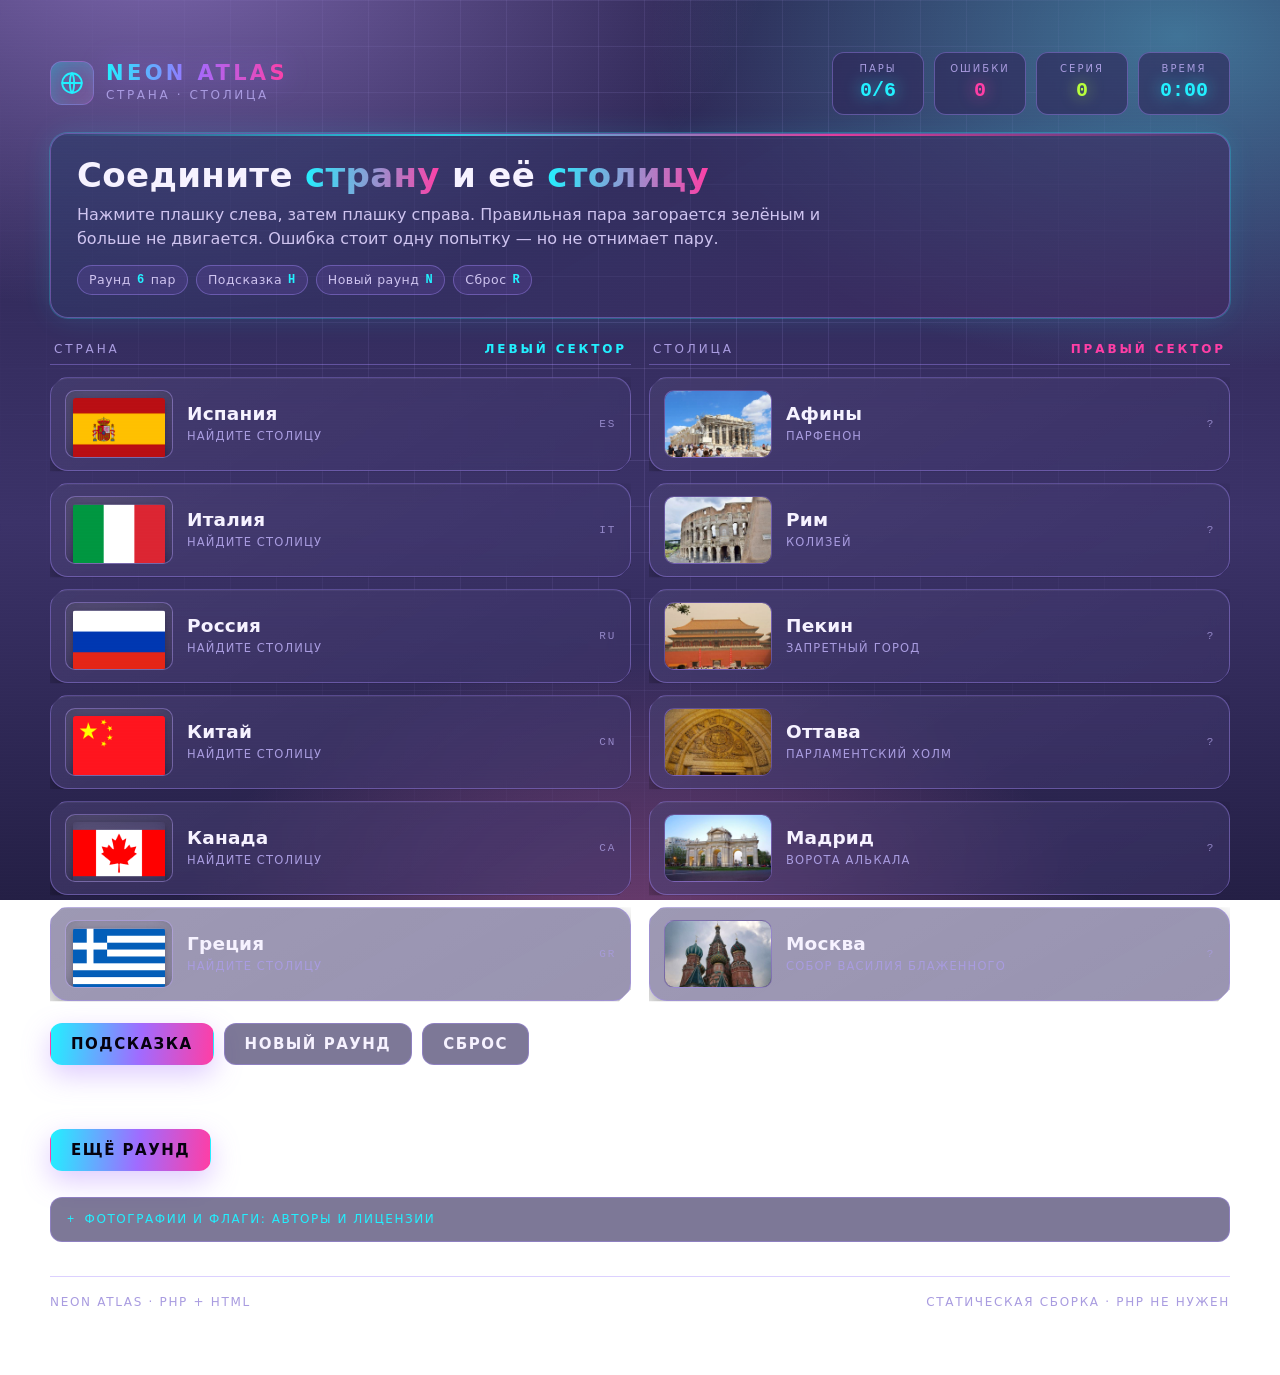
==== commit bfe0155c: "Lighter cyberpunk background, real Commons photos and flags, credits" ====
--- a/index.html
+++ b/index.html
@@ -115,6 +115,176 @@
         <button type="button" class="btn primary" id="btn-again">Ещё раунд</button>
     </div>
 
+        <details class="credits">
+        <summary>Фотографии и флаги: авторы и лицензии</summary>
+        <p class="credits-note">
+            Все снимки взяты с Wikimedia Commons. Лицензии CC BY и CC BY-SA требуют
+            указывать автора — это и есть назначение списка.
+        </p>
+        <ul>
+                            <li>
+                                            <a href="https://commons.wikimedia.org/wiki/File:Anocheciendo_-_Puerta_de_Alcala_-_Madrid_02.jpg"
+                           target="_blank" rel="noopener noreferrer">Anocheciendo - Puerta de Alcala - Madrid 02.jpg</a>
+                                        — Javier Perez Montes                    <span class="lic">CC BY-SA 4.0</span>
+                </li>
+                            <li>
+                                            <a href="https://commons.wikimedia.org/wiki/File:Athens_Acropolis_Parthenon_(27828101733).jpg"
+                           target="_blank" rel="noopener noreferrer">Athens Acropolis Parthenon (27828101733).jpg</a>
+                                        — Gary Todd from Xinzheng, China                    <span class="lic">CC0</span>
+                </li>
+                            <li>
+                                            <a href="https://commons.wikimedia.org/wiki/File:Berlin,_Brandenburger_Tor_--_2019_--_6326.jpg"
+                           target="_blank" rel="noopener noreferrer">Berlin, Brandenburger Tor -- 2019 -- 6326.jpg</a>
+                                        — Dietmar Rabich                    <span class="lic">CC BY-SA 4.0</span>
+                </li>
+                            <li>
+                                            <a href="https://commons.wikimedia.org/wiki/File:Colosseum,_Rome,_Italy_(Ank_Kumar)_01.jpg"
+                           target="_blank" rel="noopener noreferrer">Colosseum, Rome, Italy (Ank Kumar) 01.jpg</a>
+                                        — Ank Kumar                    <span class="lic">CC BY-SA 4.0</span>
+                </li>
+                            <li>
+                                            <a href="https://commons.wikimedia.org/wiki/File:Eiffel_Tower_in_2022_01.jpg"
+                           target="_blank" rel="noopener noreferrer">Eiffel Tower in 2022 01.jpg</a>
+                                        — Maksim Sokolov (maxergon.com)                    <span class="lic">CC BY-SA 4.0</span>
+                </li>
+                            <li>
+                                            <a href="https://commons.wikimedia.org/wiki/File:Flag_of_Australia.svg"
+                           target="_blank" rel="noopener noreferrer">Flag of Australia.svg</a>
+                                        — Original: Ivor Evans, Leslie John Hawkins, Egbert John Nuttall, Annie Dorrington and William Stevens Vector:  Ian Fieggen                    <span class="lic">Public domain</span>
+                </li>
+                            <li>
+                                            <a href="https://commons.wikimedia.org/wiki/File:Flag_of_Canada.svg"
+                           target="_blank" rel="noopener noreferrer">Flag of Canada.svg</a>
+                                        — Created by George F. G. Stanley /  E Pluribus Anthony / User:Mzajac                    <span class="lic">Public domain</span>
+                </li>
+                            <li>
+                                            <a href="https://commons.wikimedia.org/wiki/File:Flag_of_Egypt.svg"
+                           target="_blank" rel="noopener noreferrer">Flag of Egypt.svg</a>
+                                        — See File history below for details.                    <span class="lic">Public domain</span>
+                </li>
+                            <li>
+                                            <a href="https://commons.wikimedia.org/wiki/File:Flag_of_France.svg"
+                           target="_blank" rel="noopener noreferrer">Flag of France.svg</a>
+                                        — Original: Unknown Vector:  SKopp                    <span class="lic">Public domain</span>
+                </li>
+                            <li>
+                                            <a href="https://commons.wikimedia.org/wiki/File:Flag_of_Germany.svg"
+                           target="_blank" rel="noopener noreferrer">Flag of Germany.svg</a>
+                                        — User:SKopp, User:Madden, and other users                    <span class="lic">Public domain</span>
+                </li>
+                            <li>
+                                            <a href="https://commons.wikimedia.org/wiki/File:Flag_of_Greece.svg"
+                           target="_blank" rel="noopener noreferrer">Flag of Greece.svg</a>
+                                        — Unknown authorUnknown author                    <span class="lic">Public domain</span>
+                </li>
+                            <li>
+                                            <a href="https://commons.wikimedia.org/wiki/File:Flag_of_India.svg"
+                           target="_blank" rel="noopener noreferrer">Flag of India.svg</a>
+                                        — Government of India                    <span class="lic">Public domain</span>
+                </li>
+                            <li>
+                                            <a href="https://commons.wikimedia.org/wiki/File:Flag_of_Italy.svg"
+                           target="_blank" rel="noopener noreferrer">Flag of Italy.svg</a>
+                                        — See below.                    <span class="lic">Public domain</span>
+                </li>
+                            <li>
+                                            <a href="https://commons.wikimedia.org/wiki/File:Flag_of_Japan.svg"
+                           target="_blank" rel="noopener noreferrer">Flag of Japan.svg</a>
+                                        — Various                    <span class="lic">Public domain</span>
+                </li>
+                            <li>
+                                            <a href="https://commons.wikimedia.org/wiki/File:Flag_of_Russia.svg"
+                           target="_blank" rel="noopener noreferrer">Flag of Russia.svg</a>
+                                        — Peter the Great                    <span class="lic">Public domain</span>
+                </li>
+                            <li>
+                                            <a href="https://commons.wikimedia.org/wiki/File:Flag_of_Spain.svg"
+                           target="_blank" rel="noopener noreferrer">Flag of Spain.svg</a>
+                                        — RelShot 263, Echando una mano; earlier version was Pedro A. Gracia Fajardo, escudo de Manual de Imagen Institucional de la Administración General del Estado                    <span class="lic">Public domain</span>
+                </li>
+                            <li>
+                                            <a href="https://commons.wikimedia.org/wiki/File:Flag_of_the_Netherlands.svg"
+                           target="_blank" rel="noopener noreferrer">Flag of the Netherlands.svg</a>
+                                        — Zscout370                    <span class="lic">Public domain</span>
+                </li>
+                            <li>
+                                            <a href="https://commons.wikimedia.org/wiki/File:Flag_of_the_People%27s_Republic_of_China.svg"
+                           target="_blank" rel="noopener noreferrer">Flag of the People&#039;s Republic of China.svg</a>
+                                        — Zeng Liansong                    <span class="lic">Public domain</span>
+                </li>
+                            <li>
+                                            <a href="https://commons.wikimedia.org/wiki/File:Flag_of_the_United_Arab_Emirates.svg"
+                           target="_blank" rel="noopener noreferrer">Flag of the United Arab Emirates.svg</a>
+                                        — Abdulla Mohammed Al Maainah                    <span class="lic">Public domain</span>
+                </li>
+                            <li>
+                                            <a href="https://commons.wikimedia.org/wiki/File:Flag_of_the_United_Kingdom_(3-5).svg"
+                           target="_blank" rel="noopener noreferrer">Flag of the United Kingdom.svg</a>
+                                        — Original: Acts of Union 1800 Vector:  Yaddah                    <span class="lic">Public domain</span>
+                </li>
+                            <li>
+                                            <a href="https://commons.wikimedia.org/wiki/File:Flag_of_the_United_States.svg"
+                           target="_blank" rel="noopener noreferrer">Flag of the United States.svg</a>
+                                        — Uploaded by Dbenbenn; edited by users such as Zscout370, Jacobolus, Indolences, and Technion.                    <span class="lic">Public domain</span>
+                </li>
+                            <li>
+                                            <a href="https://commons.wikimedia.org/wiki/File:Found_Photo_-_Japan_-_Tokyo_-_Tokyo_Tower_2_(32404777532).jpg"
+                           target="_blank" rel="noopener noreferrer">Found Photo - Japan - Tokyo - Tokyo Tower 2 (32404777532).jpg</a>
+                                        — David Pirmann                    <span class="lic">CC BY 2.0</span>
+                </li>
+                            <li>
+                                            <a href="https://commons.wikimedia.org/wiki/File:India_Gate,_New_Delhi_by_Shagil_Kannur_6.jpg"
+                           target="_blank" rel="noopener noreferrer">India Gate, New Delhi by Shagil Kannur 6.jpg</a>
+                                        — Shagil Kannur                    <span class="lic">CC BY-SA 4.0</span>
+                </li>
+                            <li>
+                                            <a href="https://commons.wikimedia.org/wiki/File:Ottawa_-_Parliament_Hill_-_Centre_Block_04.JPG"
+                           target="_blank" rel="noopener noreferrer">Ottawa - Parliament Hill - Centre Block 04.JPG</a>
+                                        — Concierge.2C                    <span class="lic">CC BY-SA 3.0</span>
+                </li>
+                            <li>
+                                            <a href="https://commons.wikimedia.org/wiki/File:Palace_of_Westminster_from_the_dome_on_Methodist_Central_Hall.jpg"
+                           target="_blank" rel="noopener noreferrer">Palace of Westminster from the dome on Methodist Central Hall.jpg</a>
+                                        — Colin                    <span class="lic">CC BY-SA 4.0</span>
+                </li>
+                            <li>
+                                            <a href="https://commons.wikimedia.org/wiki/File:Parliament_House_at_dusk,_Canberra_ACT.jpg"
+                           target="_blank" rel="noopener noreferrer">Parliament House at dusk, Canberra ACT.jpg</a>
+                                        — Thennicke                    <span class="lic">CC BY-SA 4.0</span>
+                </li>
+                            <li>
+                                            <a href="https://commons.wikimedia.org/wiki/File:Sheikh_Zayed_Masjid_in_Abu_Dhabi,_United_Arab_Emirates_-_panoramio.jpg"
+                           target="_blank" rel="noopener noreferrer">Sheikh Zayed Masjid in Abu Dhabi, United Arab Emirates - panoramio.jpg</a>
+                                        — Rizwan Ullah Wazir                    <span class="lic">CC BY 3.0</span>
+                </li>
+                            <li>
+                                            <a href="https://commons.wikimedia.org/wiki/File:St._Basil%27s_Cathedral_-_Moscow,_Russian_Federation_-_Summer_1993.jpg"
+                           target="_blank" rel="noopener noreferrer">St. Basil&#039;s Cathedral - Moscow, Russian Federation - Summer 1993.jpg</a>
+                                        — Giorgio Galeotti                    <span class="lic">CC BY-SA 4.0</span>
+                </li>
+                            <li>
+                                            <a href="https://commons.wikimedia.org/wiki/File:The_Forbidden_City_-_Beijing_01_(4935434660).jpg"
+                           target="_blank" rel="noopener noreferrer">The Forbidden City - Beijing 01 (4935434660).jpg</a>
+                                        — Ronnie Macdonald from Chelmsford, United Kingdom                    <span class="lic">CC BY 2.0</span>
+                </li>
+                            <li>
+                                            <a href="https://commons.wikimedia.org/wiki/File:The_Prinsengracht,_Amsterdam_(48356289032).jpg"
+                           target="_blank" rel="noopener noreferrer">The Prinsengracht, Amsterdam (48356289032).jpg</a>
+                                        — Mustang Joe                    <span class="lic">CC0</span>
+                </li>
+                            <li>
+                                            <a href="https://commons.wikimedia.org/wiki/File:United_States_Capitol_Building-1.jpg"
+                           target="_blank" rel="noopener noreferrer">United States Capitol Building-1.jpg</a>
+                                        — Smash the Iron Cage                    <span class="lic">CC BY-SA 4.0</span>
+                </li>
+                            <li>
+                                            <a href="https://commons.wikimedia.org/wiki/File:%D8%A7%D9%87%D8%B1%D8%A7%D9%85%D8%A7%D8%AA_%D8%A7%D9%84%D8%AC%D9%8A%D8%B2%D9%87_%D8%A7%D8%AD%D8%AF_%D8%B9%D8%AC%D8%A7%D8%A6%D8%A8_%D8%A7%D9%84%D8%AF%D9%86%D9%8A%D8%A7_%D8%A7%D9%84%D8%B3%D8%A8%D8%B9%D9%87.jpg"
+                           target="_blank" rel="noopener noreferrer">اهرامات الجيزه احد عجائب الدنيا السبعه.jpg</a>
+                                        — Ahmedrezzkk                    <span class="lic">CC BY-SA 4.0</span>
+                </li>
+                    </ul>
+    </details>
+    
     <div class="foot">
         <span>Neon Atlas · PHP + HTML</span>
         <span>Статическая сборка · PHP не нужен</span>
@@ -123,7 +293,7 @@
 </div>
 
 <script>
-window.NEON = {"pairs":[{"key":"fr","country":"Франция","capital":"Париж","landmark":"Эйфелева башня","fact":"Башню собирались разобрать через 20 лет. Она осталась навсегда.","code":"FR","artC":"\u003Csvg class=\u0022art badge-art\u0022 viewBox=\u00220 0 200 120\u0022 role=\u0022img\u0022 aria-label=\u0022Франция\u0022\u003E\u003Cg fill=\u0022none\u0022 stroke=\u0022hsl(186 100% 62%)\u0022 stroke-width=\u00222.4\u0022 filter=\u0022url(#nglow)\u0022 opacity=\u0022.9\u0022\u003E\u003Cpath d=\u0022M100 18 L142 42 V78 L100 102 L58 78 V42 Z\u0022/\u003E\u003C/g\u003E\u003Cg fill=\u0022none\u0022 stroke=\u0022hsl(226 100% 68%)\u0022 stroke-width=\u00221.4\u0022 opacity=\u0022.55\u0022\u003E\u003Cpath d=\u0022M100 28 L132 46 V74 L100 92 L68 74 V46 Z\u0022/\u003E\u003C/g\u003E\u003Ctext x=\u0022100\u0022 y=\u002272\u0022 text-anchor=\u0022middle\u0022 font-family=\u0022Rajdhani, Segoe UI, sans-serif\u0022 font-size=\u002230\u0022 font-weight=\u0022700\u0022 letter-spacing=\u00222\u0022 fill=\u0022hsl(226 100% 68%)\u0022 filter=\u0022url(#nglow)\u0022\u003EFR\u003C/text\u003E\u003Cg stroke=\u0022hsl(186 100% 62%)\u0022 stroke-width=\u00221.6\u0022 opacity=\u0022.6\u0022\u003E\u003Cpath d=\u0022M40 60 H50 M150 60 H160\u0022/\u003E\u003C/g\u003E\u003C/svg\u003E","artK":"\u003Csvg class=\u0022art mark\u0022 viewBox=\u00220 0 200 120\u0022 role=\u0022img\u0022 aria-label=\u0022Эйфелева башня\u0022\u003E\u003Cg fill=\u0022none\u0022 stroke=\u0022url(#g-cyan)\u0022 stroke-width=\u00222.6\u0022 stroke-linecap=\u0022round\u0022 stroke-linejoin=\u0022round\u0022 filter=\u0022url(#nglow)\u0022\u003E\n  \u003Cpath d=\u0022M100 16 L88 100 M100 16 L112 100\u0022/\u003E\n  \u003Cpath d=\u0022M92 62 H108 M86 80 H114\u0022/\u003E\n  \u003Cpath d=\u0022M72 104 H128\u0022/\u003E\n  \u003Cpath d=\u0022M84 100 Q100 88 116 100\u0022/\u003E\n  \u003Cpath d=\u0022M100 16 V8\u0022/\u003E\n\u003C/g\u003E\n\u003Ccircle cx=\u0022100\u0022 cy=\u00226\u0022 r=\u00222.4\u0022 fill=\u0022#ff3ea5\u0022 filter=\u0022url(#nglow)\u0022/\u003E\u003C/svg\u003E"},{"key":"gb","country":"Великобритания","capital":"Лондон","landmark":"Биг-Бен","fact":"Биг-Бен — это колокол. Башня называется Элизабет-тауэр.","code":"GB","artC":"\u003Csvg class=\u0022art badge-art\u0022 viewBox=\u00220 0 200 120\u0022 role=\u0022img\u0022 aria-label=\u0022Великобритания\u0022\u003E\u003Cg fill=\u0022none\u0022 stroke=\u0022hsl(320 100% 62%)\u0022 stroke-width=\u00222.4\u0022 filter=\u0022url(#nglow)\u0022 opacity=\u0022.9\u0022\u003E\u003Cpath d=\u0022M100 18 L142 42 V78 L100 102 L58 78 V42 Z\u0022/\u003E\u003C/g\u003E\u003Cg fill=\u0022none\u0022 stroke=\u0022hsl(0 100% 68%)\u0022 stroke-width=\u00221.4\u0022 opacity=\u0022.55\u0022\u003E\u003Cpath d=\u0022M100 28 L132 46 V74 L100 92 L68 74 V46 Z\u0022/\u003E\u003C/g\u003E\u003Ctext x=\u0022100\u0022 y=\u002272\u0022 text-anchor=\u0022middle\u0022 font-family=\u0022Rajdhani, Segoe UI, sans-serif\u0022 font-size=\u002230\u0022 font-weight=\u0022700\u0022 letter-spacing=\u00222\u0022 fill=\u0022hsl(0 100% 68%)\u0022 filter=\u0022url(#nglow)\u0022\u003EGB\u003C/text\u003E\u003Cg stroke=\u0022hsl(320 100% 62%)\u0022 stroke-width=\u00221.6\u0022 opacity=\u0022.6\u0022\u003E\u003Cpath d=\u0022M40 60 H50 M150 60 H160\u0022/\u003E\u003C/g\u003E\u003C/svg\u003E","artK":"\u003Csvg class=\u0022art mark\u0022 viewBox=\u00220 0 200 120\u0022 role=\u0022img\u0022 aria-label=\u0022Биг-Бен\u0022\u003E\u003Cg fill=\u0022none\u0022 stroke=\u0022url(#g-cyan)\u0022 stroke-width=\u00222.6\u0022 stroke-linecap=\u0022round\u0022 stroke-linejoin=\u0022round\u0022 filter=\u0022url(#nglow)\u0022\u003E\n  \u003Crect x=\u002288\u0022 y=\u002226\u0022 width=\u002224\u0022 height=\u002274\u0022 rx=\u00222\u0022/\u003E\n  \u003Cpath d=\u0022M100 8 L86 26 H114 Z\u0022/\u003E\n  \u003Ccircle cx=\u0022100\u0022 cy=\u002244\u0022 r=\u00227\u0022/\u003E\n  \u003Cpath d=\u0022M100 44 V39 M100 44 H105\u0022/\u003E\n  \u003Cpath d=\u0022M92 66 H108 M92 80 H108\u0022/\u003E\n  \u003Cpath d=\u0022M70 102 H130\u0022/\u003E\n  \u003Cpath d=\u0022M120 102 V60 H136 V102\u0022/\u003E\n\u003C/g\u003E\u003C/svg\u003E"},{"key":"it","country":"Италия","capital":"Рим","landmark":"Колизей","fact":"Колизей вмещал 50 000 зрителей — как приличный стадион.","code":"IT","artC":"\u003Csvg class=\u0022art badge-art\u0022 viewBox=\u00220 0 200 120\u0022 role=\u0022img\u0022 aria-label=\u0022Италия\u0022\u003E\u003Cg fill=\u0022none\u0022 stroke=\u0022hsl(268 100% 62%)\u0022 stroke-width=\u00222.4\u0022 filter=\u0022url(#nglow)\u0022 opacity=\u0022.9\u0022\u003E\u003Cpath d=\u0022M100 18 L142 42 V78 L100 102 L58 78 V42 Z\u0022/\u003E\u003C/g\u003E\u003Cg fill=\u0022none\u0022 stroke=\u0022hsl(308 100% 68%)\u0022 stroke-width=\u00221.4\u0022 opacity=\u0022.55\u0022\u003E\u003Cpath d=\u0022M100 28 L132 46 V74 L100 92 L68 74 V46 Z\u0022/\u003E\u003C/g\u003E\u003Ctext x=\u0022100\u0022 y=\u002272\u0022 text-anchor=\u0022middle\u0022 font-family=\u0022Rajdhani, Segoe UI, sans-serif\u0022 font-size=\u002230\u0022 font-weight=\u0022700\u0022 letter-spacing=\u00222\u0022 fill=\u0022hsl(308 100% 68%)\u0022 filter=\u0022url(#nglow)\u0022\u003EIT\u003C/text\u003E\u003Cg stroke=\u0022hsl(268 100% 62%)\u0022 stroke-width=\u00221.6\u0022 opacity=\u0022.6\u0022\u003E\u003Cpath d=\u0022M40 60 H50 M150 60 H160\u0022/\u003E\u003C/g\u003E\u003C/svg\u003E","artK":"\u003Csvg class=\u0022art mark\u0022 viewBox=\u00220 0 200 120\u0022 role=\u0022img\u0022 aria-label=\u0022Колизей\u0022\u003E\u003Cg fill=\u0022none\u0022 stroke=\u0022url(#g-cyan)\u0022 stroke-width=\u00222.6\u0022 stroke-linecap=\u0022round\u0022 stroke-linejoin=\u0022round\u0022 filter=\u0022url(#nglow)\u0022\u003E\n  \u003Cpath d=\u0022M46 96 V52 Q100 26 154 52 V96\u0022/\u003E\n  \u003Cpath d=\u0022M46 66 Q100 42 154 66\u0022/\u003E\n  \u003Cpath d=\u0022M46 82 Q100 58 154 82\u0022/\u003E\n  \u003Cpath d=\u0022M60 96 V82 M78 96 V82 M100 96 V82 M122 96 V82 M140 96 V82\u0022/\u003E\n  \u003Cpath d=\u0022M60 82 V66 M80 82 V66 M120 82 V66 M140 82 V66\u0022/\u003E\n  \u003Cpath d=\u0022M38 100 H162\u0022/\u003E\n\u003C/g\u003E\u003C/svg\u003E"},{"key":"gr","country":"Греция","capital":"Афины","landmark":"Парфенон","fact":"Парфенон строили 9 лет, а реставрируют уже больше 40.","code":"GR","artC":"\u003Csvg class=\u0022art badge-art\u0022 viewBox=\u00220 0 200 120\u0022 role=\u0022img\u0022 aria-label=\u0022Греция\u0022\u003E\u003Cg fill=\u0022none\u0022 stroke=\u0022hsl(42 100% 62%)\u0022 stroke-width=\u00222.4\u0022 filter=\u0022url(#nglow)\u0022 opacity=\u0022.9\u0022\u003E\u003Cpath d=\u0022M100 18 L142 42 V78 L100 102 L58 78 V42 Z\u0022/\u003E\u003C/g\u003E\u003Cg fill=\u0022none\u0022 stroke=\u0022hsl(82 100% 68%)\u0022 stroke-width=\u00221.4\u0022 opacity=\u0022.55\u0022\u003E\u003Cpath d=\u0022M100 28 L132 46 V74 L100 92 L68 74 V46 Z\u0022/\u003E\u003C/g\u003E\u003Ctext x=\u0022100\u0022 y=\u002272\u0022 text-anchor=\u0022middle\u0022 font-family=\u0022Rajdhani, Segoe UI, sans-serif\u0022 font-size=\u002230\u0022 font-weight=\u0022700\u0022 letter-spacing=\u00222\u0022 fill=\u0022hsl(82 100% 68%)\u0022 filter=\u0022url(#nglow)\u0022\u003EGR\u003C/text\u003E\u003Cg stroke=\u0022hsl(42 100% 62%)\u0022 stroke-width=\u00221.6\u0022 opacity=\u0022.6\u0022\u003E\u003Cpath d=\u0022M40 60 H50 M150 60 H160\u0022/\u003E\u003C/g\u003E\u003C/svg\u003E","artK":"\u003Csvg class=\u0022art mark\u0022 viewBox=\u00220 0 200 120\u0022 role=\u0022img\u0022 aria-label=\u0022Парфенон\u0022\u003E\u003Cg fill=\u0022none\u0022 stroke=\u0022url(#g-cyan)\u0022 stroke-width=\u00222.6\u0022 stroke-linecap=\u0022round\u0022 stroke-linejoin=\u0022round\u0022 filter=\u0022url(#nglow)\u0022\u003E\n  \u003Cpath d=\u0022M40 50 L100 24 L160 50\u0022/\u003E\n  \u003Cpath d=\u0022M48 50 H152 V58 H48 Z\u0022/\u003E\n  \u003Cpath d=\u0022M56 58 V92 M76 58 V92 M100 58 V92 M124 58 V92 M144 58 V92\u0022/\u003E\n  \u003Cpath d=\u0022M44 92 H156 M40 100 H160\u0022/\u003E\n\u003C/g\u003E\u003C/svg\u003E"},{"key":"de","country":"Германия","capital":"Берлин","landmark":"Бранденбургские ворота","fact":"Ворота пережили две мировые войны и одну стену.","code":"DE","artC":"\u003Csvg class=\u0022art badge-art\u0022 viewBox=\u00220 0 200 120\u0022 role=\u0022img\u0022 aria-label=\u0022Германия\u0022\u003E\u003Cg fill=\u0022none\u0022 stroke=\u0022hsl(150 100% 62%)\u0022 stroke-width=\u00222.4\u0022 filter=\u0022url(#nglow)\u0022 opacity=\u0022.9\u0022\u003E\u003Cpath d=\u0022M100 18 L142 42 V78 L100 102 L58 78 V42 Z\u0022/\u003E\u003C/g\u003E\u003Cg fill=\u0022none\u0022 stroke=\u0022hsl(190 100% 68%)\u0022 stroke-width=\u00221.4\u0022 opacity=\u0022.55\u0022\u003E\u003Cpath d=\u0022M100 28 L132 46 V74 L100 92 L68 74 V46 Z\u0022/\u003E\u003C/g\u003E\u003Ctext x=\u0022100\u0022 y=\u002272\u0022 text-anchor=\u0022middle\u0022 font-family=\u0022Rajdhani, Segoe UI, sans-serif\u0022 font-size=\u002230\u0022 font-weight=\u0022700\u0022 letter-spacing=\u00222\u0022 fill=\u0022hsl(190 100% 68%)\u0022 filter=\u0022url(#nglow)\u0022\u003EDE\u003C/text\u003E\u003Cg stroke=\u0022hsl(150 100% 62%)\u0022 stroke-width=\u00221.6\u0022 opacity=\u0022.6\u0022\u003E\u003Cpath d=\u0022M40 60 H50 M150 60 H160\u0022/\u003E\u003C/g\u003E\u003C/svg\u003E","artK":"\u003Csvg class=\u0022art mark\u0022 viewBox=\u00220 0 200 120\u0022 role=\u0022img\u0022 aria-label=\u0022Бранденбургские ворота\u0022\u003E\u003Cg fill=\u0022none\u0022 stroke=\u0022url(#g-cyan)\u0022 stroke-width=\u00222.6\u0022 stroke-linecap=\u0022round\u0022 stroke-linejoin=\u0022round\u0022 filter=\u0022url(#nglow)\u0022\u003E\n  \u003Cpath d=\u0022M44 96 V44 H156 V96\u0022/\u003E\n  \u003Cpath d=\u0022M44 44 L54 32 H146 L156 44\u0022/\u003E\n  \u003Cpath d=\u0022M64 96 V56 M84 96 V56 M100 96 V56 M116 96 V56 M136 96 V56\u0022/\u003E\n  \u003Cpath d=\u0022M36 100 H164\u0022/\u003E\n  \u003Cpath d=\u0022M60 44 V34 M140 44 V34\u0022/\u003E\n\u003C/g\u003E\n\u003Cg fill=\u0022#ffd166\u0022 filter=\u0022url(#nglow)\u0022\u003E\n  \u003Crect x=\u002270\u0022 y=\u002238\u0022 width=\u00224\u0022 height=\u00224\u0022/\u003E\u003Crect x=\u002290\u0022 y=\u002238\u0022 width=\u00224\u0022 height=\u00224\u0022/\u003E\n  \u003Crect x=\u0022110\u0022 y=\u002238\u0022 width=\u00224\u0022 height=\u00224\u0022/\u003E\u003Crect x=\u0022130\u0022 y=\u002238\u0022 width=\u00224\u0022 height=\u00224\u0022/\u003E\n\u003C/g\u003E\u003C/svg\u003E"},{"key":"es","country":"Испания","capital":"Мадрид","landmark":"Ворота Алькала","fact":"Первые в Европе ворота, целиком построенные из камня.","code":"ES","artC":"\u003Csvg class=\u0022art badge-art\u0022 viewBox=\u00220 0 200 120\u0022 role=\u0022img\u0022 aria-label=\u0022Испания\u0022\u003E\u003Cg fill=\u0022none\u0022 stroke=\u0022hsl(210 100% 62%)\u0022 stroke-width=\u00222.4\u0022 filter=\u0022url(#nglow)\u0022 opacity=\u0022.9\u0022\u003E\u003Cpath d=\u0022M100 18 L142 42 V78 L100 102 L58 78 V42 Z\u0022/\u003E\u003C/g\u003E\u003Cg fill=\u0022none\u0022 stroke=\u0022hsl(250 100% 68%)\u0022 stroke-width=\u00221.4\u0022 opacity=\u0022.55\u0022\u003E\u003Cpath d=\u0022M100 28 L132 46 V74 L100 92 L68 74 V46 Z\u0022/\u003E\u003C/g\u003E\u003Ctext x=\u0022100\u0022 y=\u002272\u0022 text-anchor=\u0022middle\u0022 font-family=\u0022Rajdhani, Segoe UI, sans-serif\u0022 font-size=\u002230\u0022 font-weight=\u0022700\u0022 letter-spacing=\u00222\u0022 fill=\u0022hsl(250 100% 68%)\u0022 filter=\u0022url(#nglow)\u0022\u003EES\u003C/text\u003E\u003Cg stroke=\u0022hsl(210 100% 62%)\u0022 stroke-width=\u00221.6\u0022 opacity=\u0022.6\u0022\u003E\u003Cpath d=\u0022M40 60 H50 M150 60 H160\u0022/\u003E\u003C/g\u003E\u003C/svg\u003E","artK":"\u003Csvg class=\u0022art mark\u0022 viewBox=\u00220 0 200 120\u0022 role=\u0022img\u0022 aria-label=\u0022Ворота Алькала\u0022\u003E\u003Cg fill=\u0022none\u0022 stroke=\u0022url(#g-cyan)\u0022 stroke-width=\u00222.6\u0022 stroke-linecap=\u0022round\u0022 stroke-linejoin=\u0022round\u0022 filter=\u0022url(#nglow)\u0022\u003E\n  \u003Cpath d=\u0022M50 96 V46 H150 V96\u0022/\u003E\n  \u003Cpath d=\u0022M50 46 L62 34 H138 L150 46\u0022/\u003E\n  \u003Cpath d=\u0022M70 96 V62 Q100 46 130 62 V96\u0022/\u003E\n  \u003Cpath d=\u0022M84 96 V76 H116 V96\u0022/\u003E\n  \u003Ccircle cx=\u0022100\u0022 cy=\u002230\u0022 r=\u00225\u0022/\u003E\n  \u003Cpath d=\u0022M42 100 H158\u0022/\u003E\n\u003C/g\u003E\n\u003Cg stroke=\u0022#ff3ea5\u0022 stroke-width=\u00222\u0022 fill=\u0022none\u0022 filter=\u0022url(#nglow)\u0022\u003E\n  \u003Cpath d=\u0022M58 52 H70 M130 52 H142\u0022/\u003E\n\u003C/g\u003E\u003C/svg\u003E"},{"key":"ru","country":"Россия","capital":"Москва","landmark":"Собор Василия Блаженного","fact":"Собор строили 6 лет. Легенда про ослепление зодчих — всего лишь легенда.","code":"RU","artC":"\u003Csvg class=\u0022art badge-art\u0022 viewBox=\u00220 0 200 120\u0022 role=\u0022img\u0022 aria-label=\u0022Россия\u0022\u003E\u003Cg fill=\u0022none\u0022 stroke=\u0022hsl(330 100% 62%)\u0022 stroke-width=\u00222.4\u0022 filter=\u0022url(#nglow)\u0022 opacity=\u0022.9\u0022\u003E\u003Cpath d=\u0022M100 18 L142 42 V78 L100 102 L58 78 V42 Z\u0022/\u003E\u003C/g\u003E\u003Cg fill=\u0022none\u0022 stroke=\u0022hsl(10 100% 68%)\u0022 stroke-width=\u00221.4\u0022 opacity=\u0022.55\u0022\u003E\u003Cpath d=\u0022M100 28 L132 46 V74 L100 92 L68 74 V46 Z\u0022/\u003E\u003C/g\u003E\u003Ctext x=\u0022100\u0022 y=\u002272\u0022 text-anchor=\u0022middle\u0022 font-family=\u0022Rajdhani, Segoe UI, sans-serif\u0022 font-size=\u002230\u0022 font-weight=\u0022700\u0022 letter-spacing=\u00222\u0022 fill=\u0022hsl(10 100% 68%)\u0022 filter=\u0022url(#nglow)\u0022\u003ERU\u003C/text\u003E\u003Cg stroke=\u0022hsl(330 100% 62%)\u0022 stroke-width=\u00221.6\u0022 opacity=\u0022.6\u0022\u003E\u003Cpath d=\u0022M40 60 H50 M150 60 H160\u0022/\u003E\u003C/g\u003E\u003C/svg\u003E","artK":"\u003Csvg class=\u0022art mark\u0022 viewBox=\u00220 0 200 120\u0022 role=\u0022img\u0022 aria-label=\u0022Собор Василия Блаженного\u0022\u003E\u003Cg fill=\u0022none\u0022 stroke=\u0022url(#g-cyan)\u0022 stroke-width=\u00222.6\u0022 stroke-linecap=\u0022round\u0022 stroke-linejoin=\u0022round\u0022 filter=\u0022url(#nglow)\u0022\u003E\n  \u003Cpath d=\u0022M100 10 L100 26\u0022/\u003E\n  \u003Cpath d=\u0022M100 26 Q118 40 100 56 Q82 40 100 26\u0022/\u003E\n  \u003Cpath d=\u0022M74 34 L74 46\u0022/\u003E\n  \u003Cpath d=\u0022M74 46 Q88 56 74 68 Q60 56 74 46\u0022/\u003E\n  \u003Cpath d=\u0022M126 34 L126 46\u0022/\u003E\n  \u003Cpath d=\u0022M126 46 Q140 56 126 68 Q112 56 126 46\u0022/\u003E\n  \u003Crect x=\u002284\u0022 y=\u002270\u0022 width=\u002232\u0022 height=\u002226\u0022/\u003E\n  \u003Cpath d=\u0022M84 96 H116 M76 100 H124\u0022/\u003E\n  \u003Cpath d=\u0022M92 96 V82 H108 V96\u0022/\u003E\n\u003C/g\u003E\u003C/svg\u003E"},{"key":"nl","country":"Нидерланды","capital":"Амстердам","landmark":"Каналы и узкие дома","fact":"Дома стоят на сваях и слегка наклоняются. Но не падают.","code":"NL","artC":"\u003Csvg class=\u0022art badge-art\u0022 viewBox=\u00220 0 200 120\u0022 role=\u0022img\u0022 aria-label=\u0022Нидерланды\u0022\u003E\u003Cg fill=\u0022none\u0022 stroke=\u0022hsl(96 100% 62%)\u0022 stroke-width=\u00222.4\u0022 filter=\u0022url(#nglow)\u0022 opacity=\u0022.9\u0022\u003E\u003Cpath d=\u0022M100 18 L142 42 V78 L100 102 L58 78 V42 Z\u0022/\u003E\u003C/g\u003E\u003Cg fill=\u0022none\u0022 stroke=\u0022hsl(136 100% 68%)\u0022 stroke-width=\u00221.4\u0022 opacity=\u0022.55\u0022\u003E\u003Cpath d=\u0022M100 28 L132 46 V74 L100 92 L68 74 V46 Z\u0022/\u003E\u003C/g\u003E\u003Ctext x=\u0022100\u0022 y=\u002272\u0022 text-anchor=\u0022middle\u0022 font-family=\u0022Rajdhani, Segoe UI, sans-serif\u0022 font-size=\u002230\u0022 font-weight=\u0022700\u0022 letter-spacing=\u00222\u0022 fill=\u0022hsl(136 100% 68%)\u0022 filter=\u0022url(#nglow)\u0022\u003ENL\u003C/text\u003E\u003Cg stroke=\u0022hsl(96 100% 62%)\u0022 stroke-width=\u00221.6\u0022 opacity=\u0022.6\u0022\u003E\u003Cpath d=\u0022M40 60 H50 M150 60 H160\u0022/\u003E\u003C/g\u003E\u003C/svg\u003E","artK":"\u003Csvg class=\u0022art mark\u0022 viewBox=\u00220 0 200 120\u0022 role=\u0022img\u0022 aria-label=\u0022Каналы и узкие дома\u0022\u003E\u003Cg fill=\u0022none\u0022 stroke=\u0022url(#g-cyan)\u0022 stroke-width=\u00222.6\u0022 stroke-linecap=\u0022round\u0022 stroke-linejoin=\u0022round\u0022 filter=\u0022url(#nglow)\u0022\u003E\n  \u003Cpath d=\u0022M50 96 V46 L62 30 L74 46 V96\u0022/\u003E\n  \u003Cpath d=\u0022M86 96 V38 L98 22 L110 38 V96\u0022/\u003E\n  \u003Cpath d=\u0022M122 96 V50 L134 34 L146 50 V96\u0022/\u003E\n  \u003Cpath d=\u0022M60 60 H64 M96 54 H100 M132 66 H136\u0022/\u003E\n  \u003Cpath d=\u0022M40 96 H160\u0022/\u003E\n  \u003Cpath d=\u0022M36 104 Q60 98 84 104 T132 104 T168 104\u0022/\u003E\n\u003C/g\u003E\n\u003Ccircle cx=\u0022100\u0022 cy=\u002212\u0022 r=\u00223\u0022 fill=\u0022#22f0ff\u0022 filter=\u0022url(#nglow)\u0022/\u003E\u003C/svg\u003E"},{"key":"jp","country":"Япония","capital":"Токио","landmark":"Башня Токио и Фудзи","fact":"Башню Токио построили из металлолома танков.","code":"JP","artC":"\u003Csvg class=\u0022art badge-art\u0022 viewBox=\u00220 0 200 120\u0022 role=\u0022img\u0022 aria-label=\u0022Япония\u0022\u003E\u003Cg fill=\u0022none\u0022 stroke=\u0022hsl(250 100% 62%)\u0022 stroke-width=\u00222.4\u0022 filter=\u0022url(#nglow)\u0022 opacity=\u0022.9\u0022\u003E\u003Cpath d=\u0022M100 18 L142 42 V78 L100 102 L58 78 V42 Z\u0022/\u003E\u003C/g\u003E\u003Cg fill=\u0022none\u0022 stroke=\u0022hsl(290 100% 68%)\u0022 stroke-width=\u00221.4\u0022 opacity=\u0022.55\u0022\u003E\u003Cpath d=\u0022M100 28 L132 46 V74 L100 92 L68 74 V46 Z\u0022/\u003E\u003C/g\u003E\u003Ctext x=\u0022100\u0022 y=\u002272\u0022 text-anchor=\u0022middle\u0022 font-family=\u0022Rajdhani, Segoe UI, sans-serif\u0022 font-size=\u002230\u0022 font-weight=\u0022700\u0022 letter-spacing=\u00222\u0022 fill=\u0022hsl(290 100% 68%)\u0022 filter=\u0022url(#nglow)\u0022\u003EJP\u003C/text\u003E\u003Cg stroke=\u0022hsl(250 100% 62%)\u0022 stroke-width=\u00221.6\u0022 opacity=\u0022.6\u0022\u003E\u003Cpath d=\u0022M40 60 H50 M150 60 H160\u0022/\u003E\u003C/g\u003E\u003C/svg\u003E","artK":"\u003Csvg class=\u0022art mark\u0022 viewBox=\u00220 0 200 120\u0022 role=\u0022img\u0022 aria-label=\u0022Башня Токио и Фудзи\u0022\u003E\u003Cg fill=\u0022none\u0022 stroke=\u0022url(#g-cyan)\u0022 stroke-width=\u00222.6\u0022 stroke-linecap=\u0022round\u0022 stroke-linejoin=\u0022round\u0022 filter=\u0022url(#nglow)\u0022\u003E\n  \u003Cpath d=\u0022M100 18 L78 96 M100 18 L122 96\u0022/\u003E\n  \u003Cpath d=\u0022M86 58 H114 M82 78 H118\u0022/\u003E\n  \u003Cpath d=\u0022M70 100 H130\u0022/\u003E\n  \u003Cpath d=\u0022M100 18 V10\u0022/\u003E\n\u003C/g\u003E\n\u003Cg stroke=\u0022#ff3ea5\u0022 stroke-width=\u00222.4\u0022 fill=\u0022none\u0022 filter=\u0022url(#nglow)\u0022\u003E\n  \u003Cpath d=\u0022M96 96 H104 M94 88 H106 M92 80 H108\u0022/\u003E\n\u003C/g\u003E\n\u003Cpath d=\u0022M24 84 Q40 64 58 84 Z\u0022 fill=\u0022none\u0022 stroke=\u0022url(#g-magenta)\u0022 stroke-width=\u00222\u0022 filter=\u0022url(#nglow)\u0022/\u003E\u003C/svg\u003E"},{"key":"cn","country":"Китай","capital":"Пекин","landmark":"Запретный город","fact":"500 лет простым смертным вход был закрыт. Отсюда и название.","code":"CN","artC":"\u003Csvg class=\u0022art badge-art\u0022 viewBox=\u00220 0 200 120\u0022 role=\u0022img\u0022 aria-label=\u0022Китай\u0022\u003E\u003Cg fill=\u0022none\u0022 stroke=\u0022hsl(12 100% 62%)\u0022 stroke-width=\u00222.4\u0022 filter=\u0022url(#nglow)\u0022 opacity=\u0022.9\u0022\u003E\u003Cpath d=\u0022M100 18 L142 42 V78 L100 102 L58 78 V42 Z\u0022/\u003E\u003C/g\u003E\u003Cg fill=\u0022none\u0022 stroke=\u0022hsl(52 100% 68%)\u0022 stroke-width=\u00221.4\u0022 opacity=\u0022.55\u0022\u003E\u003Cpath d=\u0022M100 28 L132 46 V74 L100 92 L68 74 V46 Z\u0022/\u003E\u003C/g\u003E\u003Ctext x=\u0022100\u0022 y=\u002272\u0022 text-anchor=\u0022middle\u0022 font-family=\u0022Rajdhani, Segoe UI, sans-serif\u0022 font-size=\u002230\u0022 font-weight=\u0022700\u0022 letter-spacing=\u00222\u0022 fill=\u0022hsl(52 100% 68%)\u0022 filter=\u0022url(#nglow)\u0022\u003ECN\u003C/text\u003E\u003Cg stroke=\u0022hsl(12 100% 62%)\u0022 stroke-width=\u00221.6\u0022 opacity=\u0022.6\u0022\u003E\u003Cpath d=\u0022M40 60 H50 M150 60 H160\u0022/\u003E\u003C/g\u003E\u003C/svg\u003E","artK":"\u003Csvg class=\u0022art mark\u0022 viewBox=\u00220 0 200 120\u0022 role=\u0022img\u0022 aria-label=\u0022Запретный город\u0022\u003E\u003Cg fill=\u0022none\u0022 stroke=\u0022url(#g-cyan)\u0022 stroke-width=\u00222.6\u0022 stroke-linecap=\u0022round\u0022 stroke-linejoin=\u0022round\u0022 filter=\u0022url(#nglow)\u0022\u003E\n  \u003Cpath d=\u0022M40 96 V40 H160 V96\u0022/\u003E\n  \u003Cpath d=\u0022M34 40 H166 L156 28 H44 Z\u0022/\u003E\n  \u003Cpath d=\u0022M70 96 V56 H90 V96 M110 96 V56 H130 V96\u0022/\u003E\n  \u003Cpath d=\u0022M100 40 V48\u0022/\u003E\n  \u003Cpath d=\u0022M32 100 H168\u0022/\u003E\n\u003C/g\u003E\n\u003Cg fill=\u0022#ff3ea5\u0022 filter=\u0022url(#nglow)\u0022\u003E\n  \u003Ccircle cx=\u002252\u0022 cy=\u002252\u0022 r=\u00222.6\u0022/\u003E\u003Ccircle cx=\u0022148\u0022 cy=\u002252\u0022 r=\u00222.6\u0022/\u003E\n\u003C/g\u003E\u003C/svg\u003E"},{"key":"in","country":"Индия","capital":"Нью-Дели","landmark":"Ворота Индии","fact":"Мемориал посвящён 74 000 солдат. Имена выбиты на камне.","code":"IN","artC":"\u003Csvg class=\u0022art badge-art\u0022 viewBox=\u00220 0 200 120\u0022 role=\u0022img\u0022 aria-label=\u0022Индия\u0022\u003E\u003Cg fill=\u0022none\u0022 stroke=\u0022hsl(286 100% 62%)\u0022 stroke-width=\u00222.4\u0022 filter=\u0022url(#nglow)\u0022 opacity=\u0022.9\u0022\u003E\u003Cpath d=\u0022M100 18 L142 42 V78 L100 102 L58 78 V42 Z\u0022/\u003E\u003C/g\u003E\u003Cg fill=\u0022none\u0022 stroke=\u0022hsl(326 100% 68%)\u0022 stroke-width=\u00221.4\u0022 opacity=\u0022.55\u0022\u003E\u003Cpath d=\u0022M100 28 L132 46 V74 L100 92 L68 74 V46 Z\u0022/\u003E\u003C/g\u003E\u003Ctext x=\u0022100\u0022 y=\u002272\u0022 text-anchor=\u0022middle\u0022 font-family=\u0022Rajdhani, Segoe UI, sans-serif\u0022 font-size=\u002230\u0022 font-weight=\u0022700\u0022 letter-spacing=\u00222\u0022 fill=\u0022hsl(326 100% 68%)\u0022 filter=\u0022url(#nglow)\u0022\u003EIN\u003C/text\u003E\u003Cg stroke=\u0022hsl(286 100% 62%)\u0022 stroke-width=\u00221.6\u0022 opacity=\u0022.6\u0022\u003E\u003Cpath d=\u0022M40 60 H50 M150 60 H160\u0022/\u003E\u003C/g\u003E\u003C/svg\u003E","artK":"\u003Csvg class=\u0022art mark\u0022 viewBox=\u00220 0 200 120\u0022 role=\u0022img\u0022 aria-label=\u0022Ворота Индии\u0022\u003E\u003Cg fill=\u0022none\u0022 stroke=\u0022url(#g-cyan)\u0022 stroke-width=\u00222.6\u0022 stroke-linecap=\u0022round\u0022 stroke-linejoin=\u0022round\u0022 filter=\u0022url(#nglow)\u0022\u003E\n  \u003Crect x=\u002282\u0022 y=\u002242\u0022 width=\u002236\u0022 height=\u002254\u0022 rx=\u002218\u0022/\u003E\n  \u003Cpath d=\u0022M82 60 H118\u0022/\u003E\n  \u003Cpath d=\u0022M74 96 V50 H126 V96\u0022/\u003E\n  \u003Cpath d=\u0022M64 96 H136 M60 102 H140\u0022/\u003E\n  \u003Cpath d=\u0022M100 26 V16\u0022/\u003E\n\u003C/g\u003E\n\u003Cg stroke=\u0022#ffd166\u0022 stroke-width=\u00222\u0022 fill=\u0022none\u0022 filter=\u0022url(#nglow)\u0022\u003E\n  \u003Cpath d=\u0022M88 74 Q100 66 112 74\u0022/\u003E\n\u003C/g\u003E\u003C/svg\u003E"},{"key":"ae","country":"ОАЭ","capital":"Абу-Даби","landmark":"Мечеть шейха Зайда","fact":"Внутри помещается 40 000 человек и один очень большой ковёр.","code":"AE","artC":"\u003Csvg class=\u0022art badge-art\u0022 viewBox=\u00220 0 200 120\u0022 role=\u0022img\u0022 aria-label=\u0022ОАЭ\u0022\u003E\u003Cg fill=\u0022none\u0022 stroke=\u0022hsl(168 100% 62%)\u0022 stroke-width=\u00222.4\u0022 filter=\u0022url(#nglow)\u0022 opacity=\u0022.9\u0022\u003E\u003Cpath d=\u0022M100 18 L142 42 V78 L100 102 L58 78 V42 Z\u0022/\u003E\u003C/g\u003E\u003Cg fill=\u0022none\u0022 stroke=\u0022hsl(208 100% 68%)\u0022 stroke-width=\u00221.4\u0022 opacity=\u0022.55\u0022\u003E\u003Cpath d=\u0022M100 28 L132 46 V74 L100 92 L68 74 V46 Z\u0022/\u003E\u003C/g\u003E\u003Ctext x=\u0022100\u0022 y=\u002272\u0022 text-anchor=\u0022middle\u0022 font-family=\u0022Rajdhani, Segoe UI, sans-serif\u0022 font-size=\u002230\u0022 font-weight=\u0022700\u0022 letter-spacing=\u00222\u0022 fill=\u0022hsl(208 100% 68%)\u0022 filter=\u0022url(#nglow)\u0022\u003EAE\u003C/text\u003E\u003Cg stroke=\u0022hsl(168 100% 62%)\u0022 stroke-width=\u00221.6\u0022 opacity=\u0022.6\u0022\u003E\u003Cpath d=\u0022M40 60 H50 M150 60 H160\u0022/\u003E\u003C/g\u003E\u003C/svg\u003E","artK":"\u003Csvg class=\u0022art mark\u0022 viewBox=\u00220 0 200 120\u0022 role=\u0022img\u0022 aria-label=\u0022Мечеть шейха Зайда\u0022\u003E\u003Cg fill=\u0022none\u0022 stroke=\u0022url(#g-cyan)\u0022 stroke-width=\u00222.6\u0022 stroke-linecap=\u0022round\u0022 stroke-linejoin=\u0022round\u0022 filter=\u0022url(#nglow)\u0022\u003E\n  \u003Cpath d=\u0022M100 20 Q128 40 128 66 Q128 84 100 88 Q72 84 72 66 Q72 40 100 20 Z\u0022/\u003E\n  \u003Cpath d=\u0022M100 20 V10\u0022/\u003E\n  \u003Cpath d=\u0022M52 96 V58 Q52 48 60 44 V96\u0022/\u003E\n  \u003Cpath d=\u0022M148 96 V58 Q148 48 140 44 V96\u0022/\u003E\n  \u003Cpath d=\u0022M44 96 H156 M40 102 H160\u0022/\u003E\n  \u003Cpath d=\u0022M92 88 V74 H108 V88\u0022/\u003E\n\u003C/g\u003E\n\u003Ccircle cx=\u002260\u0022 cy=\u002236\u0022 r=\u00222.6\u0022 fill=\u0022#22f0ff\u0022 filter=\u0022url(#nglow)\u0022/\u003E\n\u003Ccircle cx=\u0022140\u0022 cy=\u002236\u0022 r=\u00222.6\u0022 fill=\u0022#22f0ff\u0022 filter=\u0022url(#nglow)\u0022/\u003E\u003C/svg\u003E"},{"key":"eg","country":"Египет","capital":"Каир","landmark":"Пирамиды Гизы","fact":"Единственное из семи чудес света, дошедшее до нас.","code":"EG","artC":"\u003Csvg class=\u0022art badge-art\u0022 viewBox=\u00220 0 200 120\u0022 role=\u0022img\u0022 aria-label=\u0022Египет\u0022\u003E\u003Cg fill=\u0022none\u0022 stroke=\u0022hsl(60 100% 62%)\u0022 stroke-width=\u00222.4\u0022 filter=\u0022url(#nglow)\u0022 opacity=\u0022.9\u0022\u003E\u003Cpath d=\u0022M100 18 L142 42 V78 L100 102 L58 78 V42 Z\u0022/\u003E\u003C/g\u003E\u003Cg fill=\u0022none\u0022 stroke=\u0022hsl(100 100% 68%)\u0022 stroke-width=\u00221.4\u0022 opacity=\u0022.55\u0022\u003E\u003Cpath d=\u0022M100 28 L132 46 V74 L100 92 L68 74 V46 Z\u0022/\u003E\u003C/g\u003E\u003Ctext x=\u0022100\u0022 y=\u002272\u0022 text-anchor=\u0022middle\u0022 font-family=\u0022Rajdhani, Segoe UI, sans-serif\u0022 font-size=\u002230\u0022 font-weight=\u0022700\u0022 letter-spacing=\u00222\u0022 fill=\u0022hsl(100 100% 68%)\u0022 filter=\u0022url(#nglow)\u0022\u003EEG\u003C/text\u003E\u003Cg stroke=\u0022hsl(60 100% 62%)\u0022 stroke-width=\u00221.6\u0022 opacity=\u0022.6\u0022\u003E\u003Cpath d=\u0022M40 60 H50 M150 60 H160\u0022/\u003E\u003C/g\u003E\u003C/svg\u003E","artK":"\u003Csvg class=\u0022art mark\u0022 viewBox=\u00220 0 200 120\u0022 role=\u0022img\u0022 aria-label=\u0022Пирамиды Гизы\u0022\u003E\u003Cg fill=\u0022none\u0022 stroke=\u0022url(#g-cyan)\u0022 stroke-width=\u00222.6\u0022 stroke-linecap=\u0022round\u0022 stroke-linejoin=\u0022round\u0022 filter=\u0022url(#nglow)\u0022\u003E\n  \u003Cpath d=\u0022M38 96 L86 30 L134 96 Z\u0022/\u003E\n  \u003Cpath d=\u0022M104 96 L140 48 L176 96 Z\u0022/\u003E\n  \u003Cpath d=\u0022M86 30 L98 96\u0022/\u003E\n  \u003Cpath d=\u0022M30 100 H180\u0022/\u003E\n\u003C/g\u003E\n\u003Ccircle cx=\u002260\u0022 cy=\u002222\u0022 r=\u00223\u0022 fill=\u0022#ffd166\u0022 filter=\u0022url(#nglow)\u0022/\u003E\u003C/svg\u003E"},{"key":"us","country":"США","capital":"Вашингтон","landmark":"Капитолий","fact":"Купол Капитолия весит примерно как 40 вагонов метро.","code":"US","artC":"\u003Csvg class=\u0022art badge-art\u0022 viewBox=\u00220 0 200 120\u0022 role=\u0022img\u0022 aria-label=\u0022США\u0022\u003E\u003Cg fill=\u0022none\u0022 stroke=\u0022hsl(288 100% 62%)\u0022 stroke-width=\u00222.4\u0022 filter=\u0022url(#nglow)\u0022 opacity=\u0022.9\u0022\u003E\u003Cpath d=\u0022M100 18 L142 42 V78 L100 102 L58 78 V42 Z\u0022/\u003E\u003C/g\u003E\u003Cg fill=\u0022none\u0022 stroke=\u0022hsl(328 100% 68%)\u0022 stroke-width=\u00221.4\u0022 opacity=\u0022.55\u0022\u003E\u003Cpath d=\u0022M100 28 L132 46 V74 L100 92 L68 74 V46 Z\u0022/\u003E\u003C/g\u003E\u003Ctext x=\u0022100\u0022 y=\u002272\u0022 text-anchor=\u0022middle\u0022 font-family=\u0022Rajdhani, Segoe UI, sans-serif\u0022 font-size=\u002230\u0022 font-weight=\u0022700\u0022 letter-spacing=\u00222\u0022 fill=\u0022hsl(328 100% 68%)\u0022 filter=\u0022url(#nglow)\u0022\u003EUS\u003C/text\u003E\u003Cg stroke=\u0022hsl(288 100% 62%)\u0022 stroke-width=\u00221.6\u0022 opacity=\u0022.6\u0022\u003E\u003Cpath d=\u0022M40 60 H50 M150 60 H160\u0022/\u003E\u003C/g\u003E\u003C/svg\u003E","artK":"\u003Csvg class=\u0022art mark\u0022 viewBox=\u00220 0 200 120\u0022 role=\u0022img\u0022 aria-label=\u0022Капитолий\u0022\u003E\u003Cg fill=\u0022none\u0022 stroke=\u0022url(#g-cyan)\u0022 stroke-width=\u00222.6\u0022 stroke-linecap=\u0022round\u0022 stroke-linejoin=\u0022round\u0022 filter=\u0022url(#nglow)\u0022\u003E\n  \u003Cpath d=\u0022M100 18 Q118 30 118 46 H82 Q82 30 100 18 Z\u0022/\u003E\n  \u003Cpath d=\u0022M100 18 V10\u0022/\u003E\n  \u003Cpath d=\u0022M74 46 H126 V58 H74 Z\u0022/\u003E\n  \u003Cpath d=\u0022M60 96 V58 H140 V96\u0022/\u003E\n  \u003Cpath d=\u0022M84 96 V74 H116 V96\u0022/\u003E\n  \u003Cpath d=\u0022M52 100 H148\u0022/\u003E\n\u003C/g\u003E\u003C/svg\u003E"},{"key":"ca","country":"Канада","capital":"Оттава","landmark":"Парламентский холм","fact":"Башня мира — 92 метра, и карильон в ней играет до сих пор.","code":"CA","artC":"\u003Csvg class=\u0022art badge-art\u0022 viewBox=\u00220 0 200 120\u0022 role=\u0022img\u0022 aria-label=\u0022Канада\u0022\u003E\u003Cg fill=\u0022none\u0022 stroke=\u0022hsl(340 100% 62%)\u0022 stroke-width=\u00222.4\u0022 filter=\u0022url(#nglow)\u0022 opacity=\u0022.9\u0022\u003E\u003Cpath d=\u0022M100 18 L142 42 V78 L100 102 L58 78 V42 Z\u0022/\u003E\u003C/g\u003E\u003Cg fill=\u0022none\u0022 stroke=\u0022hsl(20 100% 68%)\u0022 stroke-width=\u00221.4\u0022 opacity=\u0022.55\u0022\u003E\u003Cpath d=\u0022M100 28 L132 46 V74 L100 92 L68 74 V46 Z\u0022/\u003E\u003C/g\u003E\u003Ctext x=\u0022100\u0022 y=\u002272\u0022 text-anchor=\u0022middle\u0022 font-family=\u0022Rajdhani, Segoe UI, sans-serif\u0022 font-size=\u002230\u0022 font-weight=\u0022700\u0022 letter-spacing=\u00222\u0022 fill=\u0022hsl(20 100% 68%)\u0022 filter=\u0022url(#nglow)\u0022\u003ECA\u003C/text\u003E\u003Cg stroke=\u0022hsl(340 100% 62%)\u0022 stroke-width=\u00221.6\u0022 opacity=\u0022.6\u0022\u003E\u003Cpath d=\u0022M40 60 H50 M150 60 H160\u0022/\u003E\u003C/g\u003E\u003C/svg\u003E","artK":"\u003Csvg class=\u0022art mark\u0022 viewBox=\u00220 0 200 120\u0022 role=\u0022img\u0022 aria-label=\u0022Парламентский холм\u0022\u003E\u003Cg fill=\u0022none\u0022 stroke=\u0022url(#g-cyan)\u0022 stroke-width=\u00222.6\u0022 stroke-linecap=\u0022round\u0022 stroke-linejoin=\u0022round\u0022 filter=\u0022url(#nglow)\u0022\u003E\n  \u003Crect x=\u002292\u0022 y=\u002224\u0022 width=\u002230\u0022 height=\u002272\u0022/\u003E\n  \u003Cpath d=\u0022M107 24 L107 12\u0022/\u003E\n  \u003Cpath d=\u0022M92 38 H122 M92 52 H122 M92 66 H122\u0022/\u003E\n  \u003Cpath d=\u0022M60 96 V56 H86 V96 M128 96 V56 H154 V96\u0022/\u003E\n  \u003Cpath d=\u0022M52 100 H162\u0022/\u003E\n  \u003Ccircle cx=\u0022107\u0022 cy=\u002244\u0022 r=\u00226\u0022/\u003E\n\u003C/g\u003E\n\u003Cg stroke=\u0022#ffd166\u0022 stroke-width=\u00222\u0022 fill=\u0022none\u0022 filter=\u0022url(#nglow)\u0022\u003E\n  \u003Cpath d=\u0022M66 66 H80 M134 66 H148\u0022/\u003E\n\u003C/g\u003E\u003C/svg\u003E"},{"key":"au","country":"Австралия","capital":"Канберра","landmark":"Здание парламента","fact":"Парламент встроен в холм: крыша — газон, по нему ходят люди.","code":"AU","artC":"\u003Csvg class=\u0022art badge-art\u0022 viewBox=\u00220 0 200 120\u0022 role=\u0022img\u0022 aria-label=\u0022Австралия\u0022\u003E\u003Cg fill=\u0022none\u0022 stroke=\u0022hsl(128 100% 62%)\u0022 stroke-width=\u00222.4\u0022 filter=\u0022url(#nglow)\u0022 opacity=\u0022.9\u0022\u003E\u003Cpath d=\u0022M100 18 L142 42 V78 L100 102 L58 78 V42 Z\u0022/\u003E\u003C/g\u003E\u003Cg fill=\u0022none\u0022 stroke=\u0022hsl(168 100% 68%)\u0022 stroke-width=\u00221.4\u0022 opacity=\u0022.55\u0022\u003E\u003Cpath d=\u0022M100 28 L132 46 V74 L100 92 L68 74 V46 Z\u0022/\u003E\u003C/g\u003E\u003Ctext x=\u0022100\u0022 y=\u002272\u0022 text-anchor=\u0022middle\u0022 font-family=\u0022Rajdhani, Segoe UI, sans-serif\u0022 font-size=\u002230\u0022 font-weight=\u0022700\u0022 letter-spacing=\u00222\u0022 fill=\u0022hsl(168 100% 68%)\u0022 filter=\u0022url(#nglow)\u0022\u003EAU\u003C/text\u003E\u003Cg stroke=\u0022hsl(128 100% 62%)\u0022 stroke-width=\u00221.6\u0022 opacity=\u0022.6\u0022\u003E\u003Cpath d=\u0022M40 60 H50 M150 60 H160\u0022/\u003E\u003C/g\u003E\u003C/svg\u003E","artK":"\u003Csvg class=\u0022art mark\u0022 viewBox=\u00220 0 200 120\u0022 role=\u0022img\u0022 aria-label=\u0022Здание парламента\u0022\u003E\u003Cg fill=\u0022none\u0022 stroke=\u0022url(#g-cyan)\u0022 stroke-width=\u00222.6\u0022 stroke-linecap=\u0022round\u0022 stroke-linejoin=\u0022round\u0022 filter=\u0022url(#nglow)\u0022\u003E\n  \u003Cpath d=\u0022M28 96 L100 46 L172 96 Z\u0022/\u003E\n  \u003Cpath d=\u0022M62 96 L100 72 L138 96\u0022/\u003E\n  \u003Cpath d=\u0022M100 46 V28\u0022/\u003E\n  \u003Cpath d=\u0022M100 28 L118 22 L100 16 Z\u0022/\u003E\n  \u003Cpath d=\u0022M22 100 H178\u0022/\u003E\n\u003C/g\u003E\u003C/svg\u003E"}],"size":6};
+window.NEON = {"pairs":[{"key":"fr","country":"Франция","capital":"Париж","landmark":"Эйфелева башня","fact":"Башню собирались разобрать через 20 лет. Она осталась навсегда.","code":"FR","flag":"img/flag_fr.png","photo":"img/fr.jpg","artC":"\u003Csvg class=\u0022art badge-art\u0022 viewBox=\u00220 0 200 120\u0022 role=\u0022img\u0022 aria-label=\u0022Франция\u0022\u003E\u003Cg fill=\u0022none\u0022 stroke=\u0022hsl(186 100% 62%)\u0022 stroke-width=\u00222.4\u0022 filter=\u0022url(#nglow)\u0022 opacity=\u0022.9\u0022\u003E\u003Cpath d=\u0022M100 18 L142 42 V78 L100 102 L58 78 V42 Z\u0022/\u003E\u003C/g\u003E\u003Cg fill=\u0022none\u0022 stroke=\u0022hsl(226 100% 68%)\u0022 stroke-width=\u00221.4\u0022 opacity=\u0022.55\u0022\u003E\u003Cpath d=\u0022M100 28 L132 46 V74 L100 92 L68 74 V46 Z\u0022/\u003E\u003C/g\u003E\u003Ctext x=\u0022100\u0022 y=\u002272\u0022 text-anchor=\u0022middle\u0022 font-family=\u0022Rajdhani, Segoe UI, sans-serif\u0022 font-size=\u002230\u0022 font-weight=\u0022700\u0022 letter-spacing=\u00222\u0022 fill=\u0022hsl(226 100% 68%)\u0022 filter=\u0022url(#nglow)\u0022\u003EFR\u003C/text\u003E\u003Cg stroke=\u0022hsl(186 100% 62%)\u0022 stroke-width=\u00221.6\u0022 opacity=\u0022.6\u0022\u003E\u003Cpath d=\u0022M40 60 H50 M150 60 H160\u0022/\u003E\u003C/g\u003E\u003C/svg\u003E","artK":"\u003Csvg class=\u0022art mark\u0022 viewBox=\u00220 0 200 120\u0022 role=\u0022img\u0022 aria-label=\u0022Эйфелева башня\u0022\u003E\u003Cg fill=\u0022none\u0022 stroke=\u0022url(#g-cyan)\u0022 stroke-width=\u00222.6\u0022 stroke-linecap=\u0022round\u0022 stroke-linejoin=\u0022round\u0022 filter=\u0022url(#nglow)\u0022\u003E\n  \u003Cpath d=\u0022M100 16 L88 100 M100 16 L112 100\u0022/\u003E\n  \u003Cpath d=\u0022M92 62 H108 M86 80 H114\u0022/\u003E\n  \u003Cpath d=\u0022M72 104 H128\u0022/\u003E\n  \u003Cpath d=\u0022M84 100 Q100 88 116 100\u0022/\u003E\n  \u003Cpath d=\u0022M100 16 V8\u0022/\u003E\n\u003C/g\u003E\n\u003Ccircle cx=\u0022100\u0022 cy=\u00226\u0022 r=\u00222.4\u0022 fill=\u0022#ff3ea5\u0022 filter=\u0022url(#nglow)\u0022/\u003E\u003C/svg\u003E"},{"key":"gb","country":"Великобритания","capital":"Лондон","landmark":"Биг-Бен","fact":"Биг-Бен — это колокол. Башня называется Элизабет-тауэр.","code":"GB","flag":"img/flag_gb.png","photo":"img/gb.jpg","artC":"\u003Csvg class=\u0022art badge-art\u0022 viewBox=\u00220 0 200 120\u0022 role=\u0022img\u0022 aria-label=\u0022Великобритания\u0022\u003E\u003Cg fill=\u0022none\u0022 stroke=\u0022hsl(320 100% 62%)\u0022 stroke-width=\u00222.4\u0022 filter=\u0022url(#nglow)\u0022 opacity=\u0022.9\u0022\u003E\u003Cpath d=\u0022M100 18 L142 42 V78 L100 102 L58 78 V42 Z\u0022/\u003E\u003C/g\u003E\u003Cg fill=\u0022none\u0022 stroke=\u0022hsl(0 100% 68%)\u0022 stroke-width=\u00221.4\u0022 opacity=\u0022.55\u0022\u003E\u003Cpath d=\u0022M100 28 L132 46 V74 L100 92 L68 74 V46 Z\u0022/\u003E\u003C/g\u003E\u003Ctext x=\u0022100\u0022 y=\u002272\u0022 text-anchor=\u0022middle\u0022 font-family=\u0022Rajdhani, Segoe UI, sans-serif\u0022 font-size=\u002230\u0022 font-weight=\u0022700\u0022 letter-spacing=\u00222\u0022 fill=\u0022hsl(0 100% 68%)\u0022 filter=\u0022url(#nglow)\u0022\u003EGB\u003C/text\u003E\u003Cg stroke=\u0022hsl(320 100% 62%)\u0022 stroke-width=\u00221.6\u0022 opacity=\u0022.6\u0022\u003E\u003Cpath d=\u0022M40 60 H50 M150 60 H160\u0022/\u003E\u003C/g\u003E\u003C/svg\u003E","artK":"\u003Csvg class=\u0022art mark\u0022 viewBox=\u00220 0 200 120\u0022 role=\u0022img\u0022 aria-label=\u0022Биг-Бен\u0022\u003E\u003Cg fill=\u0022none\u0022 stroke=\u0022url(#g-cyan)\u0022 stroke-width=\u00222.6\u0022 stroke-linecap=\u0022round\u0022 stroke-linejoin=\u0022round\u0022 filter=\u0022url(#nglow)\u0022\u003E\n  \u003Crect x=\u002288\u0022 y=\u002226\u0022 width=\u002224\u0022 height=\u002274\u0022 rx=\u00222\u0022/\u003E\n  \u003Cpath d=\u0022M100 8 L86 26 H114 Z\u0022/\u003E\n  \u003Ccircle cx=\u0022100\u0022 cy=\u002244\u0022 r=\u00227\u0022/\u003E\n  \u003Cpath d=\u0022M100 44 V39 M100 44 H105\u0022/\u003E\n  \u003Cpath d=\u0022M92 66 H108 M92 80 H108\u0022/\u003E\n  \u003Cpath d=\u0022M70 102 H130\u0022/\u003E\n  \u003Cpath d=\u0022M120 102 V60 H136 V102\u0022/\u003E\n\u003C/g\u003E\u003C/svg\u003E"},{"key":"it","country":"Италия","capital":"Рим","landmark":"Колизей","fact":"Колизей вмещал 50 000 зрителей — как приличный стадион.","code":"IT","flag":"img/flag_it.png","photo":"img/it.jpg","artC":"\u003Csvg class=\u0022art badge-art\u0022 viewBox=\u00220 0 200 120\u0022 role=\u0022img\u0022 aria-label=\u0022Италия\u0022\u003E\u003Cg fill=\u0022none\u0022 stroke=\u0022hsl(268 100% 62%)\u0022 stroke-width=\u00222.4\u0022 filter=\u0022url(#nglow)\u0022 opacity=\u0022.9\u0022\u003E\u003Cpath d=\u0022M100 18 L142 42 V78 L100 102 L58 78 V42 Z\u0022/\u003E\u003C/g\u003E\u003Cg fill=\u0022none\u0022 stroke=\u0022hsl(308 100% 68%)\u0022 stroke-width=\u00221.4\u0022 opacity=\u0022.55\u0022\u003E\u003Cpath d=\u0022M100 28 L132 46 V74 L100 92 L68 74 V46 Z\u0022/\u003E\u003C/g\u003E\u003Ctext x=\u0022100\u0022 y=\u002272\u0022 text-anchor=\u0022middle\u0022 font-family=\u0022Rajdhani, Segoe UI, sans-serif\u0022 font-size=\u002230\u0022 font-weight=\u0022700\u0022 letter-spacing=\u00222\u0022 fill=\u0022hsl(308 100% 68%)\u0022 filter=\u0022url(#nglow)\u0022\u003EIT\u003C/text\u003E\u003Cg stroke=\u0022hsl(268 100% 62%)\u0022 stroke-width=\u00221.6\u0022 opacity=\u0022.6\u0022\u003E\u003Cpath d=\u0022M40 60 H50 M150 60 H160\u0022/\u003E\u003C/g\u003E\u003C/svg\u003E","artK":"\u003Csvg class=\u0022art mark\u0022 viewBox=\u00220 0 200 120\u0022 role=\u0022img\u0022 aria-label=\u0022Колизей\u0022\u003E\u003Cg fill=\u0022none\u0022 stroke=\u0022url(#g-cyan)\u0022 stroke-width=\u00222.6\u0022 stroke-linecap=\u0022round\u0022 stroke-linejoin=\u0022round\u0022 filter=\u0022url(#nglow)\u0022\u003E\n  \u003Cpath d=\u0022M46 96 V52 Q100 26 154 52 V96\u0022/\u003E\n  \u003Cpath d=\u0022M46 66 Q100 42 154 66\u0022/\u003E\n  \u003Cpath d=\u0022M46 82 Q100 58 154 82\u0022/\u003E\n  \u003Cpath d=\u0022M60 96 V82 M78 96 V82 M100 96 V82 M122 96 V82 M140 96 V82\u0022/\u003E\n  \u003Cpath d=\u0022M60 82 V66 M80 82 V66 M120 82 V66 M140 82 V66\u0022/\u003E\n  \u003Cpath d=\u0022M38 100 H162\u0022/\u003E\n\u003C/g\u003E\u003C/svg\u003E"},{"key":"gr","country":"Греция","capital":"Афины","landmark":"Парфенон","fact":"Парфенон строили 9 лет, а реставрируют уже больше 40.","code":"GR","flag":"img/flag_gr.png","photo":"img/gr.jpg","artC":"\u003Csvg class=\u0022art badge-art\u0022 viewBox=\u00220 0 200 120\u0022 role=\u0022img\u0022 aria-label=\u0022Греция\u0022\u003E\u003Cg fill=\u0022none\u0022 stroke=\u0022hsl(42 100% 62%)\u0022 stroke-width=\u00222.4\u0022 filter=\u0022url(#nglow)\u0022 opacity=\u0022.9\u0022\u003E\u003Cpath d=\u0022M100 18 L142 42 V78 L100 102 L58 78 V42 Z\u0022/\u003E\u003C/g\u003E\u003Cg fill=\u0022none\u0022 stroke=\u0022hsl(82 100% 68%)\u0022 stroke-width=\u00221.4\u0022 opacity=\u0022.55\u0022\u003E\u003Cpath d=\u0022M100 28 L132 46 V74 L100 92 L68 74 V46 Z\u0022/\u003E\u003C/g\u003E\u003Ctext x=\u0022100\u0022 y=\u002272\u0022 text-anchor=\u0022middle\u0022 font-family=\u0022Rajdhani, Segoe UI, sans-serif\u0022 font-size=\u002230\u0022 font-weight=\u0022700\u0022 letter-spacing=\u00222\u0022 fill=\u0022hsl(82 100% 68%)\u0022 filter=\u0022url(#nglow)\u0022\u003EGR\u003C/text\u003E\u003Cg stroke=\u0022hsl(42 100% 62%)\u0022 stroke-width=\u00221.6\u0022 opacity=\u0022.6\u0022\u003E\u003Cpath d=\u0022M40 60 H50 M150 60 H160\u0022/\u003E\u003C/g\u003E\u003C/svg\u003E","artK":"\u003Csvg class=\u0022art mark\u0022 viewBox=\u00220 0 200 120\u0022 role=\u0022img\u0022 aria-label=\u0022Парфенон\u0022\u003E\u003Cg fill=\u0022none\u0022 stroke=\u0022url(#g-cyan)\u0022 stroke-width=\u00222.6\u0022 stroke-linecap=\u0022round\u0022 stroke-linejoin=\u0022round\u0022 filter=\u0022url(#nglow)\u0022\u003E\n  \u003Cpath d=\u0022M40 50 L100 24 L160 50\u0022/\u003E\n  \u003Cpath d=\u0022M48 50 H152 V58 H48 Z\u0022/\u003E\n  \u003Cpath d=\u0022M56 58 V92 M76 58 V92 M100 58 V92 M124 58 V92 M144 58 V92\u0022/\u003E\n  \u003Cpath d=\u0022M44 92 H156 M40 100 H160\u0022/\u003E\n\u003C/g\u003E\u003C/svg\u003E"},{"key":"de","country":"Германия","capital":"Берлин","landmark":"Бранденбургские ворота","fact":"Ворота пережили две мировые войны и одну стену.","code":"DE","flag":"img/flag_de.png","photo":"img/de.jpg","artC":"\u003Csvg class=\u0022art badge-art\u0022 viewBox=\u00220 0 200 120\u0022 role=\u0022img\u0022 aria-label=\u0022Германия\u0022\u003E\u003Cg fill=\u0022none\u0022 stroke=\u0022hsl(150 100% 62%)\u0022 stroke-width=\u00222.4\u0022 filter=\u0022url(#nglow)\u0022 opacity=\u0022.9\u0022\u003E\u003Cpath d=\u0022M100 18 L142 42 V78 L100 102 L58 78 V42 Z\u0022/\u003E\u003C/g\u003E\u003Cg fill=\u0022none\u0022 stroke=\u0022hsl(190 100% 68%)\u0022 stroke-width=\u00221.4\u0022 opacity=\u0022.55\u0022\u003E\u003Cpath d=\u0022M100 28 L132 46 V74 L100 92 L68 74 V46 Z\u0022/\u003E\u003C/g\u003E\u003Ctext x=\u0022100\u0022 y=\u002272\u0022 text-anchor=\u0022middle\u0022 font-family=\u0022Rajdhani, Segoe UI, sans-serif\u0022 font-size=\u002230\u0022 font-weight=\u0022700\u0022 letter-spacing=\u00222\u0022 fill=\u0022hsl(190 100% 68%)\u0022 filter=\u0022url(#nglow)\u0022\u003EDE\u003C/text\u003E\u003Cg stroke=\u0022hsl(150 100% 62%)\u0022 stroke-width=\u00221.6\u0022 opacity=\u0022.6\u0022\u003E\u003Cpath d=\u0022M40 60 H50 M150 60 H160\u0022/\u003E\u003C/g\u003E\u003C/svg\u003E","artK":"\u003Csvg class=\u0022art mark\u0022 viewBox=\u00220 0 200 120\u0022 role=\u0022img\u0022 aria-label=\u0022Бранденбургские ворота\u0022\u003E\u003Cg fill=\u0022none\u0022 stroke=\u0022url(#g-cyan)\u0022 stroke-width=\u00222.6\u0022 stroke-linecap=\u0022round\u0022 stroke-linejoin=\u0022round\u0022 filter=\u0022url(#nglow)\u0022\u003E\n  \u003Cpath d=\u0022M44 96 V44 H156 V96\u0022/\u003E\n  \u003Cpath d=\u0022M44 44 L54 32 H146 L156 44\u0022/\u003E\n  \u003Cpath d=\u0022M64 96 V56 M84 96 V56 M100 96 V56 M116 96 V56 M136 96 V56\u0022/\u003E\n  \u003Cpath d=\u0022M36 100 H164\u0022/\u003E\n  \u003Cpath d=\u0022M60 44 V34 M140 44 V34\u0022/\u003E\n\u003C/g\u003E\n\u003Cg fill=\u0022#ffd166\u0022 filter=\u0022url(#nglow)\u0022\u003E\n  \u003Crect x=\u002270\u0022 y=\u002238\u0022 width=\u00224\u0022 height=\u00224\u0022/\u003E\u003Crect x=\u002290\u0022 y=\u002238\u0022 width=\u00224\u0022 height=\u00224\u0022/\u003E\n  \u003Crect x=\u0022110\u0022 y=\u002238\u0022 width=\u00224\u0022 height=\u00224\u0022/\u003E\u003Crect x=\u0022130\u0022 y=\u002238\u0022 width=\u00224\u0022 height=\u00224\u0022/\u003E\n\u003C/g\u003E\u003C/svg\u003E"},{"key":"es","country":"Испания","capital":"Мадрид","landmark":"Ворота Алькала","fact":"Первые в Европе ворота, целиком построенные из камня.","code":"ES","flag":"img/flag_es.png","photo":"img/es.jpg","artC":"\u003Csvg class=\u0022art badge-art\u0022 viewBox=\u00220 0 200 120\u0022 role=\u0022img\u0022 aria-label=\u0022Испания\u0022\u003E\u003Cg fill=\u0022none\u0022 stroke=\u0022hsl(210 100% 62%)\u0022 stroke-width=\u00222.4\u0022 filter=\u0022url(#nglow)\u0022 opacity=\u0022.9\u0022\u003E\u003Cpath d=\u0022M100 18 L142 42 V78 L100 102 L58 78 V42 Z\u0022/\u003E\u003C/g\u003E\u003Cg fill=\u0022none\u0022 stroke=\u0022hsl(250 100% 68%)\u0022 stroke-width=\u00221.4\u0022 opacity=\u0022.55\u0022\u003E\u003Cpath d=\u0022M100 28 L132 46 V74 L100 92 L68 74 V46 Z\u0022/\u003E\u003C/g\u003E\u003Ctext x=\u0022100\u0022 y=\u002272\u0022 text-anchor=\u0022middle\u0022 font-family=\u0022Rajdhani, Segoe UI, sans-serif\u0022 font-size=\u002230\u0022 font-weight=\u0022700\u0022 letter-spacing=\u00222\u0022 fill=\u0022hsl(250 100% 68%)\u0022 filter=\u0022url(#nglow)\u0022\u003EES\u003C/text\u003E\u003Cg stroke=\u0022hsl(210 100% 62%)\u0022 stroke-width=\u00221.6\u0022 opacity=\u0022.6\u0022\u003E\u003Cpath d=\u0022M40 60 H50 M150 60 H160\u0022/\u003E\u003C/g\u003E\u003C/svg\u003E","artK":"\u003Csvg class=\u0022art mark\u0022 viewBox=\u00220 0 200 120\u0022 role=\u0022img\u0022 aria-label=\u0022Ворота Алькала\u0022\u003E\u003Cg fill=\u0022none\u0022 stroke=\u0022url(#g-cyan)\u0022 stroke-width=\u00222.6\u0022 stroke-linecap=\u0022round\u0022 stroke-linejoin=\u0022round\u0022 filter=\u0022url(#nglow)\u0022\u003E\n  \u003Cpath d=\u0022M50 96 V46 H150 V96\u0022/\u003E\n  \u003Cpath d=\u0022M50 46 L62 34 H138 L150 46\u0022/\u003E\n  \u003Cpath d=\u0022M70 96 V62 Q100 46 130 62 V96\u0022/\u003E\n  \u003Cpath d=\u0022M84 96 V76 H116 V96\u0022/\u003E\n  \u003Ccircle cx=\u0022100\u0022 cy=\u002230\u0022 r=\u00225\u0022/\u003E\n  \u003Cpath d=\u0022M42 100 H158\u0022/\u003E\n\u003C/g\u003E\n\u003Cg stroke=\u0022#ff3ea5\u0022 stroke-width=\u00222\u0022 fill=\u0022none\u0022 filter=\u0022url(#nglow)\u0022\u003E\n  \u003Cpath d=\u0022M58 52 H70 M130 52 H142\u0022/\u003E\n\u003C/g\u003E\u003C/svg\u003E"},{"key":"ru","country":"Россия","capital":"Москва","landmark":"Собор Василия Блаженного","fact":"Собор строили 6 лет. Легенда про ослепление зодчих — всего лишь легенда.","code":"RU","flag":"img/flag_ru.png","photo":"img/ru.jpg","artC":"\u003Csvg class=\u0022art badge-art\u0022 viewBox=\u00220 0 200 120\u0022 role=\u0022img\u0022 aria-label=\u0022Россия\u0022\u003E\u003Cg fill=\u0022none\u0022 stroke=\u0022hsl(330 100% 62%)\u0022 stroke-width=\u00222.4\u0022 filter=\u0022url(#nglow)\u0022 opacity=\u0022.9\u0022\u003E\u003Cpath d=\u0022M100 18 L142 42 V78 L100 102 L58 78 V42 Z\u0022/\u003E\u003C/g\u003E\u003Cg fill=\u0022none\u0022 stroke=\u0022hsl(10 100% 68%)\u0022 stroke-width=\u00221.4\u0022 opacity=\u0022.55\u0022\u003E\u003Cpath d=\u0022M100 28 L132 46 V74 L100 92 L68 74 V46 Z\u0022/\u003E\u003C/g\u003E\u003Ctext x=\u0022100\u0022 y=\u002272\u0022 text-anchor=\u0022middle\u0022 font-family=\u0022Rajdhani, Segoe UI, sans-serif\u0022 font-size=\u002230\u0022 font-weight=\u0022700\u0022 letter-spacing=\u00222\u0022 fill=\u0022hsl(10 100% 68%)\u0022 filter=\u0022url(#nglow)\u0022\u003ERU\u003C/text\u003E\u003Cg stroke=\u0022hsl(330 100% 62%)\u0022 stroke-width=\u00221.6\u0022 opacity=\u0022.6\u0022\u003E\u003Cpath d=\u0022M40 60 H50 M150 60 H160\u0022/\u003E\u003C/g\u003E\u003C/svg\u003E","artK":"\u003Csvg class=\u0022art mark\u0022 viewBox=\u00220 0 200 120\u0022 role=\u0022img\u0022 aria-label=\u0022Собор Василия Блаженного\u0022\u003E\u003Cg fill=\u0022none\u0022 stroke=\u0022url(#g-cyan)\u0022 stroke-width=\u00222.6\u0022 stroke-linecap=\u0022round\u0022 stroke-linejoin=\u0022round\u0022 filter=\u0022url(#nglow)\u0022\u003E\n  \u003Cpath d=\u0022M100 10 L100 26\u0022/\u003E\n  \u003Cpath d=\u0022M100 26 Q118 40 100 56 Q82 40 100 26\u0022/\u003E\n  \u003Cpath d=\u0022M74 34 L74 46\u0022/\u003E\n  \u003Cpath d=\u0022M74 46 Q88 56 74 68 Q60 56 74 46\u0022/\u003E\n  \u003Cpath d=\u0022M126 34 L126 46\u0022/\u003E\n  \u003Cpath d=\u0022M126 46 Q140 56 126 68 Q112 56 126 46\u0022/\u003E\n  \u003Crect x=\u002284\u0022 y=\u002270\u0022 width=\u002232\u0022 height=\u002226\u0022/\u003E\n  \u003Cpath d=\u0022M84 96 H116 M76 100 H124\u0022/\u003E\n  \u003Cpath d=\u0022M92 96 V82 H108 V96\u0022/\u003E\n\u003C/g\u003E\u003C/svg\u003E"},{"key":"nl","country":"Нидерланды","capital":"Амстердам","landmark":"Каналы и узкие дома","fact":"Дома стоят на сваях и слегка наклоняются. Но не падают.","code":"NL","flag":"img/flag_nl.png","photo":"img/nl.jpg","artC":"\u003Csvg class=\u0022art badge-art\u0022 viewBox=\u00220 0 200 120\u0022 role=\u0022img\u0022 aria-label=\u0022Нидерланды\u0022\u003E\u003Cg fill=\u0022none\u0022 stroke=\u0022hsl(96 100% 62%)\u0022 stroke-width=\u00222.4\u0022 filter=\u0022url(#nglow)\u0022 opacity=\u0022.9\u0022\u003E\u003Cpath d=\u0022M100 18 L142 42 V78 L100 102 L58 78 V42 Z\u0022/\u003E\u003C/g\u003E\u003Cg fill=\u0022none\u0022 stroke=\u0022hsl(136 100% 68%)\u0022 stroke-width=\u00221.4\u0022 opacity=\u0022.55\u0022\u003E\u003Cpath d=\u0022M100 28 L132 46 V74 L100 92 L68 74 V46 Z\u0022/\u003E\u003C/g\u003E\u003Ctext x=\u0022100\u0022 y=\u002272\u0022 text-anchor=\u0022middle\u0022 font-family=\u0022Rajdhani, Segoe UI, sans-serif\u0022 font-size=\u002230\u0022 font-weight=\u0022700\u0022 letter-spacing=\u00222\u0022 fill=\u0022hsl(136 100% 68%)\u0022 filter=\u0022url(#nglow)\u0022\u003ENL\u003C/text\u003E\u003Cg stroke=\u0022hsl(96 100% 62%)\u0022 stroke-width=\u00221.6\u0022 opacity=\u0022.6\u0022\u003E\u003Cpath d=\u0022M40 60 H50 M150 60 H160\u0022/\u003E\u003C/g\u003E\u003C/svg\u003E","artK":"\u003Csvg class=\u0022art mark\u0022 viewBox=\u00220 0 200 120\u0022 role=\u0022img\u0022 aria-label=\u0022Каналы и узкие дома\u0022\u003E\u003Cg fill=\u0022none\u0022 stroke=\u0022url(#g-cyan)\u0022 stroke-width=\u00222.6\u0022 stroke-linecap=\u0022round\u0022 stroke-linejoin=\u0022round\u0022 filter=\u0022url(#nglow)\u0022\u003E\n  \u003Cpath d=\u0022M50 96 V46 L62 30 L74 46 V96\u0022/\u003E\n  \u003Cpath d=\u0022M86 96 V38 L98 22 L110 38 V96\u0022/\u003E\n  \u003Cpath d=\u0022M122 96 V50 L134 34 L146 50 V96\u0022/\u003E\n  \u003Cpath d=\u0022M60 60 H64 M96 54 H100 M132 66 H136\u0022/\u003E\n  \u003Cpath d=\u0022M40 96 H160\u0022/\u003E\n  \u003Cpath d=\u0022M36 104 Q60 98 84 104 T132 104 T168 104\u0022/\u003E\n\u003C/g\u003E\n\u003Ccircle cx=\u0022100\u0022 cy=\u002212\u0022 r=\u00223\u0022 fill=\u0022#22f0ff\u0022 filter=\u0022url(#nglow)\u0022/\u003E\u003C/svg\u003E"},{"key":"jp","country":"Япония","capital":"Токио","landmark":"Башня Токио и Фудзи","fact":"Башню Токио построили из металлолома танков.","code":"JP","flag":"img/flag_jp.png","photo":"img/jp.jpg","artC":"\u003Csvg class=\u0022art badge-art\u0022 viewBox=\u00220 0 200 120\u0022 role=\u0022img\u0022 aria-label=\u0022Япония\u0022\u003E\u003Cg fill=\u0022none\u0022 stroke=\u0022hsl(250 100% 62%)\u0022 stroke-width=\u00222.4\u0022 filter=\u0022url(#nglow)\u0022 opacity=\u0022.9\u0022\u003E\u003Cpath d=\u0022M100 18 L142 42 V78 L100 102 L58 78 V42 Z\u0022/\u003E\u003C/g\u003E\u003Cg fill=\u0022none\u0022 stroke=\u0022hsl(290 100% 68%)\u0022 stroke-width=\u00221.4\u0022 opacity=\u0022.55\u0022\u003E\u003Cpath d=\u0022M100 28 L132 46 V74 L100 92 L68 74 V46 Z\u0022/\u003E\u003C/g\u003E\u003Ctext x=\u0022100\u0022 y=\u002272\u0022 text-anchor=\u0022middle\u0022 font-family=\u0022Rajdhani, Segoe UI, sans-serif\u0022 font-size=\u002230\u0022 font-weight=\u0022700\u0022 letter-spacing=\u00222\u0022 fill=\u0022hsl(290 100% 68%)\u0022 filter=\u0022url(#nglow)\u0022\u003EJP\u003C/text\u003E\u003Cg stroke=\u0022hsl(250 100% 62%)\u0022 stroke-width=\u00221.6\u0022 opacity=\u0022.6\u0022\u003E\u003Cpath d=\u0022M40 60 H50 M150 60 H160\u0022/\u003E\u003C/g\u003E\u003C/svg\u003E","artK":"\u003Csvg class=\u0022art mark\u0022 viewBox=\u00220 0 200 120\u0022 role=\u0022img\u0022 aria-label=\u0022Башня Токио и Фудзи\u0022\u003E\u003Cg fill=\u0022none\u0022 stroke=\u0022url(#g-cyan)\u0022 stroke-width=\u00222.6\u0022 stroke-linecap=\u0022round\u0022 stroke-linejoin=\u0022round\u0022 filter=\u0022url(#nglow)\u0022\u003E\n  \u003Cpath d=\u0022M100 18 L78 96 M100 18 L122 96\u0022/\u003E\n  \u003Cpath d=\u0022M86 58 H114 M82 78 H118\u0022/\u003E\n  \u003Cpath d=\u0022M70 100 H130\u0022/\u003E\n  \u003Cpath d=\u0022M100 18 V10\u0022/\u003E\n\u003C/g\u003E\n\u003Cg stroke=\u0022#ff3ea5\u0022 stroke-width=\u00222.4\u0022 fill=\u0022none\u0022 filter=\u0022url(#nglow)\u0022\u003E\n  \u003Cpath d=\u0022M96 96 H104 M94 88 H106 M92 80 H108\u0022/\u003E\n\u003C/g\u003E\n\u003Cpath d=\u0022M24 84 Q40 64 58 84 Z\u0022 fill=\u0022none\u0022 stroke=\u0022url(#g-magenta)\u0022 stroke-width=\u00222\u0022 filter=\u0022url(#nglow)\u0022/\u003E\u003C/svg\u003E"},{"key":"cn","country":"Китай","capital":"Пекин","landmark":"Запретный город","fact":"500 лет простым смертным вход был закрыт. Отсюда и название.","code":"CN","flag":"img/flag_cn.png","photo":"img/cn.jpg","artC":"\u003Csvg class=\u0022art badge-art\u0022 viewBox=\u00220 0 200 120\u0022 role=\u0022img\u0022 aria-label=\u0022Китай\u0022\u003E\u003Cg fill=\u0022none\u0022 stroke=\u0022hsl(12 100% 62%)\u0022 stroke-width=\u00222.4\u0022 filter=\u0022url(#nglow)\u0022 opacity=\u0022.9\u0022\u003E\u003Cpath d=\u0022M100 18 L142 42 V78 L100 102 L58 78 V42 Z\u0022/\u003E\u003C/g\u003E\u003Cg fill=\u0022none\u0022 stroke=\u0022hsl(52 100% 68%)\u0022 stroke-width=\u00221.4\u0022 opacity=\u0022.55\u0022\u003E\u003Cpath d=\u0022M100 28 L132 46 V74 L100 92 L68 74 V46 Z\u0022/\u003E\u003C/g\u003E\u003Ctext x=\u0022100\u0022 y=\u002272\u0022 text-anchor=\u0022middle\u0022 font-family=\u0022Rajdhani, Segoe UI, sans-serif\u0022 font-size=\u002230\u0022 font-weight=\u0022700\u0022 letter-spacing=\u00222\u0022 fill=\u0022hsl(52 100% 68%)\u0022 filter=\u0022url(#nglow)\u0022\u003ECN\u003C/text\u003E\u003Cg stroke=\u0022hsl(12 100% 62%)\u0022 stroke-width=\u00221.6\u0022 opacity=\u0022.6\u0022\u003E\u003Cpath d=\u0022M40 60 H50 M150 60 H160\u0022/\u003E\u003C/g\u003E\u003C/svg\u003E","artK":"\u003Csvg class=\u0022art mark\u0022 viewBox=\u00220 0 200 120\u0022 role=\u0022img\u0022 aria-label=\u0022Запретный город\u0022\u003E\u003Cg fill=\u0022none\u0022 stroke=\u0022url(#g-cyan)\u0022 stroke-width=\u00222.6\u0022 stroke-linecap=\u0022round\u0022 stroke-linejoin=\u0022round\u0022 filter=\u0022url(#nglow)\u0022\u003E\n  \u003Cpath d=\u0022M40 96 V40 H160 V96\u0022/\u003E\n  \u003Cpath d=\u0022M34 40 H166 L156 28 H44 Z\u0022/\u003E\n  \u003Cpath d=\u0022M70 96 V56 H90 V96 M110 96 V56 H130 V96\u0022/\u003E\n  \u003Cpath d=\u0022M100 40 V48\u0022/\u003E\n  \u003Cpath d=\u0022M32 100 H168\u0022/\u003E\n\u003C/g\u003E\n\u003Cg fill=\u0022#ff3ea5\u0022 filter=\u0022url(#nglow)\u0022\u003E\n  \u003Ccircle cx=\u002252\u0022 cy=\u002252\u0022 r=\u00222.6\u0022/\u003E\u003Ccircle cx=\u0022148\u0022 cy=\u002252\u0022 r=\u00222.6\u0022/\u003E\n\u003C/g\u003E\u003C/svg\u003E"},{"key":"in","country":"Индия","capital":"Нью-Дели","landmark":"Ворота Индии","fact":"Мемориал посвящён 74 000 солдат. Имена выбиты на камне.","code":"IN","flag":"img/flag_in.png","photo":"img/in.jpg","artC":"\u003Csvg class=\u0022art badge-art\u0022 viewBox=\u00220 0 200 120\u0022 role=\u0022img\u0022 aria-label=\u0022Индия\u0022\u003E\u003Cg fill=\u0022none\u0022 stroke=\u0022hsl(286 100% 62%)\u0022 stroke-width=\u00222.4\u0022 filter=\u0022url(#nglow)\u0022 opacity=\u0022.9\u0022\u003E\u003Cpath d=\u0022M100 18 L142 42 V78 L100 102 L58 78 V42 Z\u0022/\u003E\u003C/g\u003E\u003Cg fill=\u0022none\u0022 stroke=\u0022hsl(326 100% 68%)\u0022 stroke-width=\u00221.4\u0022 opacity=\u0022.55\u0022\u003E\u003Cpath d=\u0022M100 28 L132 46 V74 L100 92 L68 74 V46 Z\u0022/\u003E\u003C/g\u003E\u003Ctext x=\u0022100\u0022 y=\u002272\u0022 text-anchor=\u0022middle\u0022 font-family=\u0022Rajdhani, Segoe UI, sans-serif\u0022 font-size=\u002230\u0022 font-weight=\u0022700\u0022 letter-spacing=\u00222\u0022 fill=\u0022hsl(326 100% 68%)\u0022 filter=\u0022url(#nglow)\u0022\u003EIN\u003C/text\u003E\u003Cg stroke=\u0022hsl(286 100% 62%)\u0022 stroke-width=\u00221.6\u0022 opacity=\u0022.6\u0022\u003E\u003Cpath d=\u0022M40 60 H50 M150 60 H160\u0022/\u003E\u003C/g\u003E\u003C/svg\u003E","artK":"\u003Csvg class=\u0022art mark\u0022 viewBox=\u00220 0 200 120\u0022 role=\u0022img\u0022 aria-label=\u0022Ворота Индии\u0022\u003E\u003Cg fill=\u0022none\u0022 stroke=\u0022url(#g-cyan)\u0022 stroke-width=\u00222.6\u0022 stroke-linecap=\u0022round\u0022 stroke-linejoin=\u0022round\u0022 filter=\u0022url(#nglow)\u0022\u003E\n  \u003Crect x=\u002282\u0022 y=\u002242\u0022 width=\u002236\u0022 height=\u002254\u0022 rx=\u002218\u0022/\u003E\n  \u003Cpath d=\u0022M82 60 H118\u0022/\u003E\n  \u003Cpath d=\u0022M74 96 V50 H126 V96\u0022/\u003E\n  \u003Cpath d=\u0022M64 96 H136 M60 102 H140\u0022/\u003E\n  \u003Cpath d=\u0022M100 26 V16\u0022/\u003E\n\u003C/g\u003E\n\u003Cg stroke=\u0022#ffd166\u0022 stroke-width=\u00222\u0022 fill=\u0022none\u0022 filter=\u0022url(#nglow)\u0022\u003E\n  \u003Cpath d=\u0022M88 74 Q100 66 112 74\u0022/\u003E\n\u003C/g\u003E\u003C/svg\u003E"},{"key":"ae","country":"ОАЭ","capital":"Абу-Даби","landmark":"Мечеть шейха Зайда","fact":"Внутри помещается 40 000 человек и один очень большой ковёр.","code":"AE","flag":"img/flag_ae.png","photo":"img/ae.jpg","artC":"\u003Csvg class=\u0022art badge-art\u0022 viewBox=\u00220 0 200 120\u0022 role=\u0022img\u0022 aria-label=\u0022ОАЭ\u0022\u003E\u003Cg fill=\u0022none\u0022 stroke=\u0022hsl(168 100% 62%)\u0022 stroke-width=\u00222.4\u0022 filter=\u0022url(#nglow)\u0022 opacity=\u0022.9\u0022\u003E\u003Cpath d=\u0022M100 18 L142 42 V78 L100 102 L58 78 V42 Z\u0022/\u003E\u003C/g\u003E\u003Cg fill=\u0022none\u0022 stroke=\u0022hsl(208 100% 68%)\u0022 stroke-width=\u00221.4\u0022 opacity=\u0022.55\u0022\u003E\u003Cpath d=\u0022M100 28 L132 46 V74 L100 92 L68 74 V46 Z\u0022/\u003E\u003C/g\u003E\u003Ctext x=\u0022100\u0022 y=\u002272\u0022 text-anchor=\u0022middle\u0022 font-family=\u0022Rajdhani, Segoe UI, sans-serif\u0022 font-size=\u002230\u0022 font-weight=\u0022700\u0022 letter-spacing=\u00222\u0022 fill=\u0022hsl(208 100% 68%)\u0022 filter=\u0022url(#nglow)\u0022\u003EAE\u003C/text\u003E\u003Cg stroke=\u0022hsl(168 100% 62%)\u0022 stroke-width=\u00221.6\u0022 opacity=\u0022.6\u0022\u003E\u003Cpath d=\u0022M40 60 H50 M150 60 H160\u0022/\u003E\u003C/g\u003E\u003C/svg\u003E","artK":"\u003Csvg class=\u0022art mark\u0022 viewBox=\u00220 0 200 120\u0022 role=\u0022img\u0022 aria-label=\u0022Мечеть шейха Зайда\u0022\u003E\u003Cg fill=\u0022none\u0022 stroke=\u0022url(#g-cyan)\u0022 stroke-width=\u00222.6\u0022 stroke-linecap=\u0022round\u0022 stroke-linejoin=\u0022round\u0022 filter=\u0022url(#nglow)\u0022\u003E\n  \u003Cpath d=\u0022M100 20 Q128 40 128 66 Q128 84 100 88 Q72 84 72 66 Q72 40 100 20 Z\u0022/\u003E\n  \u003Cpath d=\u0022M100 20 V10\u0022/\u003E\n  \u003Cpath d=\u0022M52 96 V58 Q52 48 60 44 V96\u0022/\u003E\n  \u003Cpath d=\u0022M148 96 V58 Q148 48 140 44 V96\u0022/\u003E\n  \u003Cpath d=\u0022M44 96 H156 M40 102 H160\u0022/\u003E\n  \u003Cpath d=\u0022M92 88 V74 H108 V88\u0022/\u003E\n\u003C/g\u003E\n\u003Ccircle cx=\u002260\u0022 cy=\u002236\u0022 r=\u00222.6\u0022 fill=\u0022#22f0ff\u0022 filter=\u0022url(#nglow)\u0022/\u003E\n\u003Ccircle cx=\u0022140\u0022 cy=\u002236\u0022 r=\u00222.6\u0022 fill=\u0022#22f0ff\u0022 filter=\u0022url(#nglow)\u0022/\u003E\u003C/svg\u003E"},{"key":"eg","country":"Египет","capital":"Каир","landmark":"Пирамиды Гизы","fact":"Единственное из семи чудес света, дошедшее до нас.","code":"EG","flag":"img/flag_eg.png","photo":"img/eg.jpg","artC":"\u003Csvg class=\u0022art badge-art\u0022 viewBox=\u00220 0 200 120\u0022 role=\u0022img\u0022 aria-label=\u0022Египет\u0022\u003E\u003Cg fill=\u0022none\u0022 stroke=\u0022hsl(60 100% 62%)\u0022 stroke-width=\u00222.4\u0022 filter=\u0022url(#nglow)\u0022 opacity=\u0022.9\u0022\u003E\u003Cpath d=\u0022M100 18 L142 42 V78 L100 102 L58 78 V42 Z\u0022/\u003E\u003C/g\u003E\u003Cg fill=\u0022none\u0022 stroke=\u0022hsl(100 100% 68%)\u0022 stroke-width=\u00221.4\u0022 opacity=\u0022.55\u0022\u003E\u003Cpath d=\u0022M100 28 L132 46 V74 L100 92 L68 74 V46 Z\u0022/\u003E\u003C/g\u003E\u003Ctext x=\u0022100\u0022 y=\u002272\u0022 text-anchor=\u0022middle\u0022 font-family=\u0022Rajdhani, Segoe UI, sans-serif\u0022 font-size=\u002230\u0022 font-weight=\u0022700\u0022 letter-spacing=\u00222\u0022 fill=\u0022hsl(100 100% 68%)\u0022 filter=\u0022url(#nglow)\u0022\u003EEG\u003C/text\u003E\u003Cg stroke=\u0022hsl(60 100% 62%)\u0022 stroke-width=\u00221.6\u0022 opacity=\u0022.6\u0022\u003E\u003Cpath d=\u0022M40 60 H50 M150 60 H160\u0022/\u003E\u003C/g\u003E\u003C/svg\u003E","artK":"\u003Csvg class=\u0022art mark\u0022 viewBox=\u00220 0 200 120\u0022 role=\u0022img\u0022 aria-label=\u0022Пирамиды Гизы\u0022\u003E\u003Cg fill=\u0022none\u0022 stroke=\u0022url(#g-cyan)\u0022 stroke-width=\u00222.6\u0022 stroke-linecap=\u0022round\u0022 stroke-linejoin=\u0022round\u0022 filter=\u0022url(#nglow)\u0022\u003E\n  \u003Cpath d=\u0022M38 96 L86 30 L134 96 Z\u0022/\u003E\n  \u003Cpath d=\u0022M104 96 L140 48 L176 96 Z\u0022/\u003E\n  \u003Cpath d=\u0022M86 30 L98 96\u0022/\u003E\n  \u003Cpath d=\u0022M30 100 H180\u0022/\u003E\n\u003C/g\u003E\n\u003Ccircle cx=\u002260\u0022 cy=\u002222\u0022 r=\u00223\u0022 fill=\u0022#ffd166\u0022 filter=\u0022url(#nglow)\u0022/\u003E\u003C/svg\u003E"},{"key":"us","country":"США","capital":"Вашингтон","landmark":"Капитолий","fact":"Купол Капитолия весит примерно как 40 вагонов метро.","code":"US","flag":"img/flag_us.png","photo":"img/us.jpg","artC":"\u003Csvg class=\u0022art badge-art\u0022 viewBox=\u00220 0 200 120\u0022 role=\u0022img\u0022 aria-label=\u0022США\u0022\u003E\u003Cg fill=\u0022none\u0022 stroke=\u0022hsl(288 100% 62%)\u0022 stroke-width=\u00222.4\u0022 filter=\u0022url(#nglow)\u0022 opacity=\u0022.9\u0022\u003E\u003Cpath d=\u0022M100 18 L142 42 V78 L100 102 L58 78 V42 Z\u0022/\u003E\u003C/g\u003E\u003Cg fill=\u0022none\u0022 stroke=\u0022hsl(328 100% 68%)\u0022 stroke-width=\u00221.4\u0022 opacity=\u0022.55\u0022\u003E\u003Cpath d=\u0022M100 28 L132 46 V74 L100 92 L68 74 V46 Z\u0022/\u003E\u003C/g\u003E\u003Ctext x=\u0022100\u0022 y=\u002272\u0022 text-anchor=\u0022middle\u0022 font-family=\u0022Rajdhani, Segoe UI, sans-serif\u0022 font-size=\u002230\u0022 font-weight=\u0022700\u0022 letter-spacing=\u00222\u0022 fill=\u0022hsl(328 100% 68%)\u0022 filter=\u0022url(#nglow)\u0022\u003EUS\u003C/text\u003E\u003Cg stroke=\u0022hsl(288 100% 62%)\u0022 stroke-width=\u00221.6\u0022 opacity=\u0022.6\u0022\u003E\u003Cpath d=\u0022M40 60 H50 M150 60 H160\u0022/\u003E\u003C/g\u003E\u003C/svg\u003E","artK":"\u003Csvg class=\u0022art mark\u0022 viewBox=\u00220 0 200 120\u0022 role=\u0022img\u0022 aria-label=\u0022Капитолий\u0022\u003E\u003Cg fill=\u0022none\u0022 stroke=\u0022url(#g-cyan)\u0022 stroke-width=\u00222.6\u0022 stroke-linecap=\u0022round\u0022 stroke-linejoin=\u0022round\u0022 filter=\u0022url(#nglow)\u0022\u003E\n  \u003Cpath d=\u0022M100 18 Q118 30 118 46 H82 Q82 30 100 18 Z\u0022/\u003E\n  \u003Cpath d=\u0022M100 18 V10\u0022/\u003E\n  \u003Cpath d=\u0022M74 46 H126 V58 H74 Z\u0022/\u003E\n  \u003Cpath d=\u0022M60 96 V58 H140 V96\u0022/\u003E\n  \u003Cpath d=\u0022M84 96 V74 H116 V96\u0022/\u003E\n  \u003Cpath d=\u0022M52 100 H148\u0022/\u003E\n\u003C/g\u003E\u003C/svg\u003E"},{"key":"ca","country":"Канада","capital":"Оттава","landmark":"Парламентский холм","fact":"Башня мира — 92 метра, и карильон в ней играет до сих пор.","code":"CA","flag":"img/flag_ca.png","photo":"img/ca.jpg","artC":"\u003Csvg class=\u0022art badge-art\u0022 viewBox=\u00220 0 200 120\u0022 role=\u0022img\u0022 aria-label=\u0022Канада\u0022\u003E\u003Cg fill=\u0022none\u0022 stroke=\u0022hsl(340 100% 62%)\u0022 stroke-width=\u00222.4\u0022 filter=\u0022url(#nglow)\u0022 opacity=\u0022.9\u0022\u003E\u003Cpath d=\u0022M100 18 L142 42 V78 L100 102 L58 78 V42 Z\u0022/\u003E\u003C/g\u003E\u003Cg fill=\u0022none\u0022 stroke=\u0022hsl(20 100% 68%)\u0022 stroke-width=\u00221.4\u0022 opacity=\u0022.55\u0022\u003E\u003Cpath d=\u0022M100 28 L132 46 V74 L100 92 L68 74 V46 Z\u0022/\u003E\u003C/g\u003E\u003Ctext x=\u0022100\u0022 y=\u002272\u0022 text-anchor=\u0022middle\u0022 font-family=\u0022Rajdhani, Segoe UI, sans-serif\u0022 font-size=\u002230\u0022 font-weight=\u0022700\u0022 letter-spacing=\u00222\u0022 fill=\u0022hsl(20 100% 68%)\u0022 filter=\u0022url(#nglow)\u0022\u003ECA\u003C/text\u003E\u003Cg stroke=\u0022hsl(340 100% 62%)\u0022 stroke-width=\u00221.6\u0022 opacity=\u0022.6\u0022\u003E\u003Cpath d=\u0022M40 60 H50 M150 60 H160\u0022/\u003E\u003C/g\u003E\u003C/svg\u003E","artK":"\u003Csvg class=\u0022art mark\u0022 viewBox=\u00220 0 200 120\u0022 role=\u0022img\u0022 aria-label=\u0022Парламентский холм\u0022\u003E\u003Cg fill=\u0022none\u0022 stroke=\u0022url(#g-cyan)\u0022 stroke-width=\u00222.6\u0022 stroke-linecap=\u0022round\u0022 stroke-linejoin=\u0022round\u0022 filter=\u0022url(#nglow)\u0022\u003E\n  \u003Crect x=\u002292\u0022 y=\u002224\u0022 width=\u002230\u0022 height=\u002272\u0022/\u003E\n  \u003Cpath d=\u0022M107 24 L107 12\u0022/\u003E\n  \u003Cpath d=\u0022M92 38 H122 M92 52 H122 M92 66 H122\u0022/\u003E\n  \u003Cpath d=\u0022M60 96 V56 H86 V96 M128 96 V56 H154 V96\u0022/\u003E\n  \u003Cpath d=\u0022M52 100 H162\u0022/\u003E\n  \u003Ccircle cx=\u0022107\u0022 cy=\u002244\u0022 r=\u00226\u0022/\u003E\n\u003C/g\u003E\n\u003Cg stroke=\u0022#ffd166\u0022 stroke-width=\u00222\u0022 fill=\u0022none\u0022 filter=\u0022url(#nglow)\u0022\u003E\n  \u003Cpath d=\u0022M66 66 H80 M134 66 H148\u0022/\u003E\n\u003C/g\u003E\u003C/svg\u003E"},{"key":"au","country":"Австралия","capital":"Канберра","landmark":"Здание парламента","fact":"Парламент встроен в холм: крыша — газон, по нему ходят люди.","code":"AU","flag":"img/flag_au.png","photo":"img/au.jpg","artC":"\u003Csvg class=\u0022art badge-art\u0022 viewBox=\u00220 0 200 120\u0022 role=\u0022img\u0022 aria-label=\u0022Австралия\u0022\u003E\u003Cg fill=\u0022none\u0022 stroke=\u0022hsl(128 100% 62%)\u0022 stroke-width=\u00222.4\u0022 filter=\u0022url(#nglow)\u0022 opacity=\u0022.9\u0022\u003E\u003Cpath d=\u0022M100 18 L142 42 V78 L100 102 L58 78 V42 Z\u0022/\u003E\u003C/g\u003E\u003Cg fill=\u0022none\u0022 stroke=\u0022hsl(168 100% 68%)\u0022 stroke-width=\u00221.4\u0022 opacity=\u0022.55\u0022\u003E\u003Cpath d=\u0022M100 28 L132 46 V74 L100 92 L68 74 V46 Z\u0022/\u003E\u003C/g\u003E\u003Ctext x=\u0022100\u0022 y=\u002272\u0022 text-anchor=\u0022middle\u0022 font-family=\u0022Rajdhani, Segoe UI, sans-serif\u0022 font-size=\u002230\u0022 font-weight=\u0022700\u0022 letter-spacing=\u00222\u0022 fill=\u0022hsl(168 100% 68%)\u0022 filter=\u0022url(#nglow)\u0022\u003EAU\u003C/text\u003E\u003Cg stroke=\u0022hsl(128 100% 62%)\u0022 stroke-width=\u00221.6\u0022 opacity=\u0022.6\u0022\u003E\u003Cpath d=\u0022M40 60 H50 M150 60 H160\u0022/\u003E\u003C/g\u003E\u003C/svg\u003E","artK":"\u003Csvg class=\u0022art mark\u0022 viewBox=\u00220 0 200 120\u0022 role=\u0022img\u0022 aria-label=\u0022Здание парламента\u0022\u003E\u003Cg fill=\u0022none\u0022 stroke=\u0022url(#g-cyan)\u0022 stroke-width=\u00222.6\u0022 stroke-linecap=\u0022round\u0022 stroke-linejoin=\u0022round\u0022 filter=\u0022url(#nglow)\u0022\u003E\n  \u003Cpath d=\u0022M28 96 L100 46 L172 96 Z\u0022/\u003E\n  \u003Cpath d=\u0022M62 96 L100 72 L138 96\u0022/\u003E\n  \u003Cpath d=\u0022M100 46 V28\u0022/\u003E\n  \u003Cpath d=\u0022M100 28 L118 22 L100 16 Z\u0022/\u003E\n  \u003Cpath d=\u0022M22 100 H178\u0022/\u003E\n\u003C/g\u003E\u003C/svg\u003E"}],"size":6};
 </script>
 <script src="game.js"></script>
 </body>
--- a/style.css
+++ b/style.css
@@ -1,19 +1,19 @@
 /* ================================================================
    NEON ATLAS — квиз «страна ↔ столица»
-   Киберпанк: тёмный фон, неон, стекло, сканлайны.
+   Киберпанк: светлый фон, неон, стекло, сканлайны.
    ================================================================ */
 
 :root {
-    --bg: #070312;
-    --bg-2: #0d0620;
-    --panel: rgba(20, 12, 44, .72);
-    --panel-2: rgba(30, 18, 62, .58);
-    --glass: rgba(255, 255, 255, .045);
-    --line: rgba(140, 110, 255, .28);
-    --line-hot: rgba(255, 62, 165, .45);
-    --text: #eae6ff;
-    --text-dim: #a99ed0;
-    --text-soft: #7f76a6;
+    --bg: #2a2450;
+    --bg-2: #3b3268;
+    --panel: rgba(46, 38, 88, .62);
+    --panel-2: rgba(58, 48, 104, .52);
+    --glass: rgba(255, 255, 255, .09);
+    --line: rgba(168, 140, 255, .40);
+    --line-hot: rgba(255, 92, 180, .58);
+    --text: #f6f2ff;
+    --text-dim: #cfc4f0;
+    --text-soft: #a99ce0;
     --cyan: #22f0ff;
     --magenta: #ff3ea5;
     --violet: #a06bff;
@@ -37,10 +37,10 @@
     padding: 0;
     color: var(--text);
     background:
-        radial-gradient(1000px 620px at 12% -8%, rgba(160, 107, 255, .30), transparent 62%),
-        radial-gradient(880px 560px at 92% 4%, rgba(34, 240, 255, .20), transparent 60%),
-        radial-gradient(760px 520px at 50% 108%, rgba(255, 62, 165, .18), transparent 62%),
-        linear-gradient(180deg, var(--bg) 0%, var(--bg-2) 58%, #06020f 100%);
+        radial-gradient(1000px 620px at 12% -8%, rgba(196, 160, 255, .55), transparent 62%),
+        radial-gradient(880px 560px at 92% 4%, rgba(96, 232, 255, .40), transparent 60%),
+        radial-gradient(760px 520px at 50% 108%, rgba(255, 120, 195, .38), transparent 62%),
+        linear-gradient(180deg, var(--bg) 0%, var(--bg-2) 58%, #241f45 100%);
     background-attachment: fixed;
     font-family: var(--font);
     font-size: 17px;
@@ -57,8 +57,8 @@
     pointer-events: none;
     z-index: 0;
     background-image:
-        linear-gradient(rgba(120, 90, 255, .09) 1px, transparent 1px),
-        linear-gradient(90deg, rgba(120, 90, 255, .09) 1px, transparent 1px);
+        linear-gradient(rgba(190, 170, 255, .16) 1px, transparent 1px),
+        linear-gradient(90deg, rgba(190, 170, 255, .16) 1px, transparent 1px);
     background-size: 46px 46px;
     mask-image: radial-gradient(circle at 50% 30%, #000 0%, transparent 78%);
     -webkit-mask-image: radial-gradient(circle at 50% 30%, #000 0%, transparent 78%);
@@ -73,11 +73,11 @@
     z-index: 3;
     background: repeating-linear-gradient(
         180deg,
-        rgba(255, 255, 255, .028) 0 1px,
+        rgba(255, 255, 255, .05) 0 1px,
         transparent 1px 3px
     );
-    mix-blend-mode: overlay;
-    opacity: .55;
+    mix-blend-mode: soft-light;
+    opacity: .40;
 }
 
 .wrap {
@@ -320,17 +320,48 @@
 }
 
 .plate .pic {
-    flex: 0 0 96px;
-    height: 62px;
+    position: relative;
+    flex: 0 0 108px;
+    height: 68px;
     border-radius: 10px;
-    background: radial-gradient(120% 120% at 30% 10%, rgba(120, 90, 255, .22), rgba(8, 4, 20, .7));
-    border: 1px solid rgba(140, 110, 255, .22);
+    background: radial-gradient(120% 120% at 30% 10%, rgba(160, 130, 255, .30), rgba(30, 24, 60, .65));
+    border: 1px solid rgba(180, 150, 255, .34);
     display: grid;
     place-items: center;
     overflow: hidden;
+    box-shadow: inset 0 0 18px rgba(10, 6, 26, .35);
 }
 
 .plate .pic svg { width: 100%; height: 100%; display: block; }
+
+/* фото достопримечательности */
+.plate .pic .ph {
+    width: 100%;
+    height: 100%;
+    display: block;
+    object-fit: cover;
+    object-position: center 45%;
+    filter: saturate(1.08) contrast(1.04);
+    transition: transform .3s ease, filter .3s ease;
+}
+
+.plate:hover .pic .ph { transform: scale(1.06); filter: saturate(1.16) contrast(1.06); }
+
+.plate.locked .pic .ph { filter: saturate(1.02) contrast(1.02) brightness(.96); }
+
+/* флаг страны — вписываем целиком, без обрезки */
+.plate .pic.pic-flag {
+    padding: 7px;
+    background: linear-gradient(160deg, rgba(255, 255, 255, .16), rgba(255, 255, 255, .05));
+}
+
+.plate .pic .ph.flag {
+    object-fit: contain;
+    border-radius: 3px;
+    box-shadow: 0 2px 8px rgba(8, 4, 20, .45);
+}
+
+.plate:hover .pic .ph.flag { transform: none; }
 
 .plate .txt { min-width: 0; }
 
@@ -581,6 +612,89 @@
 
 /* ---------------- подвал ---------------- */
 
+/* титры фотографий */
+.credits {
+    margin-top: 26px;
+    padding: 12px 16px;
+    border: 1px solid var(--line);
+    border-radius: var(--radius-sm);
+    background: var(--panel);
+    backdrop-filter: blur(8px);
+    -webkit-backdrop-filter: blur(8px);
+    font-size: 13px;
+    color: var(--text-dim);
+}
+
+.credits summary {
+    cursor: pointer;
+    font-size: 12px;
+    letter-spacing: .13em;
+    text-transform: uppercase;
+    color: var(--cyan);
+    list-style: none;
+}
+
+.credits summary::-webkit-details-marker { display: none; }
+
+.credits summary::before {
+    content: "+ ";
+    font-family: var(--mono);
+}
+
+.credits[open] summary::before { content: "− "; }
+
+.credits-note {
+    margin: 10px 0 8px;
+    font-size: 12.5px;
+    line-height: 1.45;
+    color: var(--text-soft);
+}
+
+.credits ul {
+    margin: 0;
+    padding: 0;
+    list-style: none;
+    display: grid;
+    gap: 6px;
+    max-height: 260px;
+    overflow-y: auto;
+}
+
+.credits li {
+    font-size: 12.5px;
+    line-height: 1.4;
+    padding-left: 12px;
+    position: relative;
+}
+
+.credits li::before {
+    content: "·";
+    position: absolute;
+    left: 2px;
+    color: var(--violet);
+}
+
+.credits a {
+    color: var(--text);
+    text-decoration: none;
+    border-bottom: 1px dotted var(--line-hot);
+}
+
+.credits a:hover { color: var(--cyan); border-bottom-color: var(--cyan); }
+
+.credits .lic {
+    margin-left: 6px;
+    padding: 1px 6px;
+    border-radius: 5px;
+    font-family: var(--mono);
+    font-size: 10.5px;
+    letter-spacing: .04em;
+    color: var(--lime);
+    background: rgba(184, 255, 60, .10);
+    border: 1px solid rgba(184, 255, 60, .22);
+    white-space: nowrap;
+}
+
 .foot {
     margin-top: 34px;
     padding-top: 16px;
@@ -619,7 +733,7 @@
 
     .col-head { padding-top: 8px; }
 
-    .plate .pic { flex-basis: 82px; height: 54px; }
+    .plate .pic { flex-basis: 92px; height: 58px; }
 
     .plate .txt b { font-size: 17px; }
 }
@@ -639,7 +753,7 @@
 
     .plate { padding: 10px 11px; gap: 10px; }
 
-    .plate .pic { flex-basis: 68px; height: 46px; }
+    .plate .pic { flex-basis: 84px; height: 54px; }
 
     .plate .txt small { font-size: 10.5px; letter-spacing: .06em; }
 
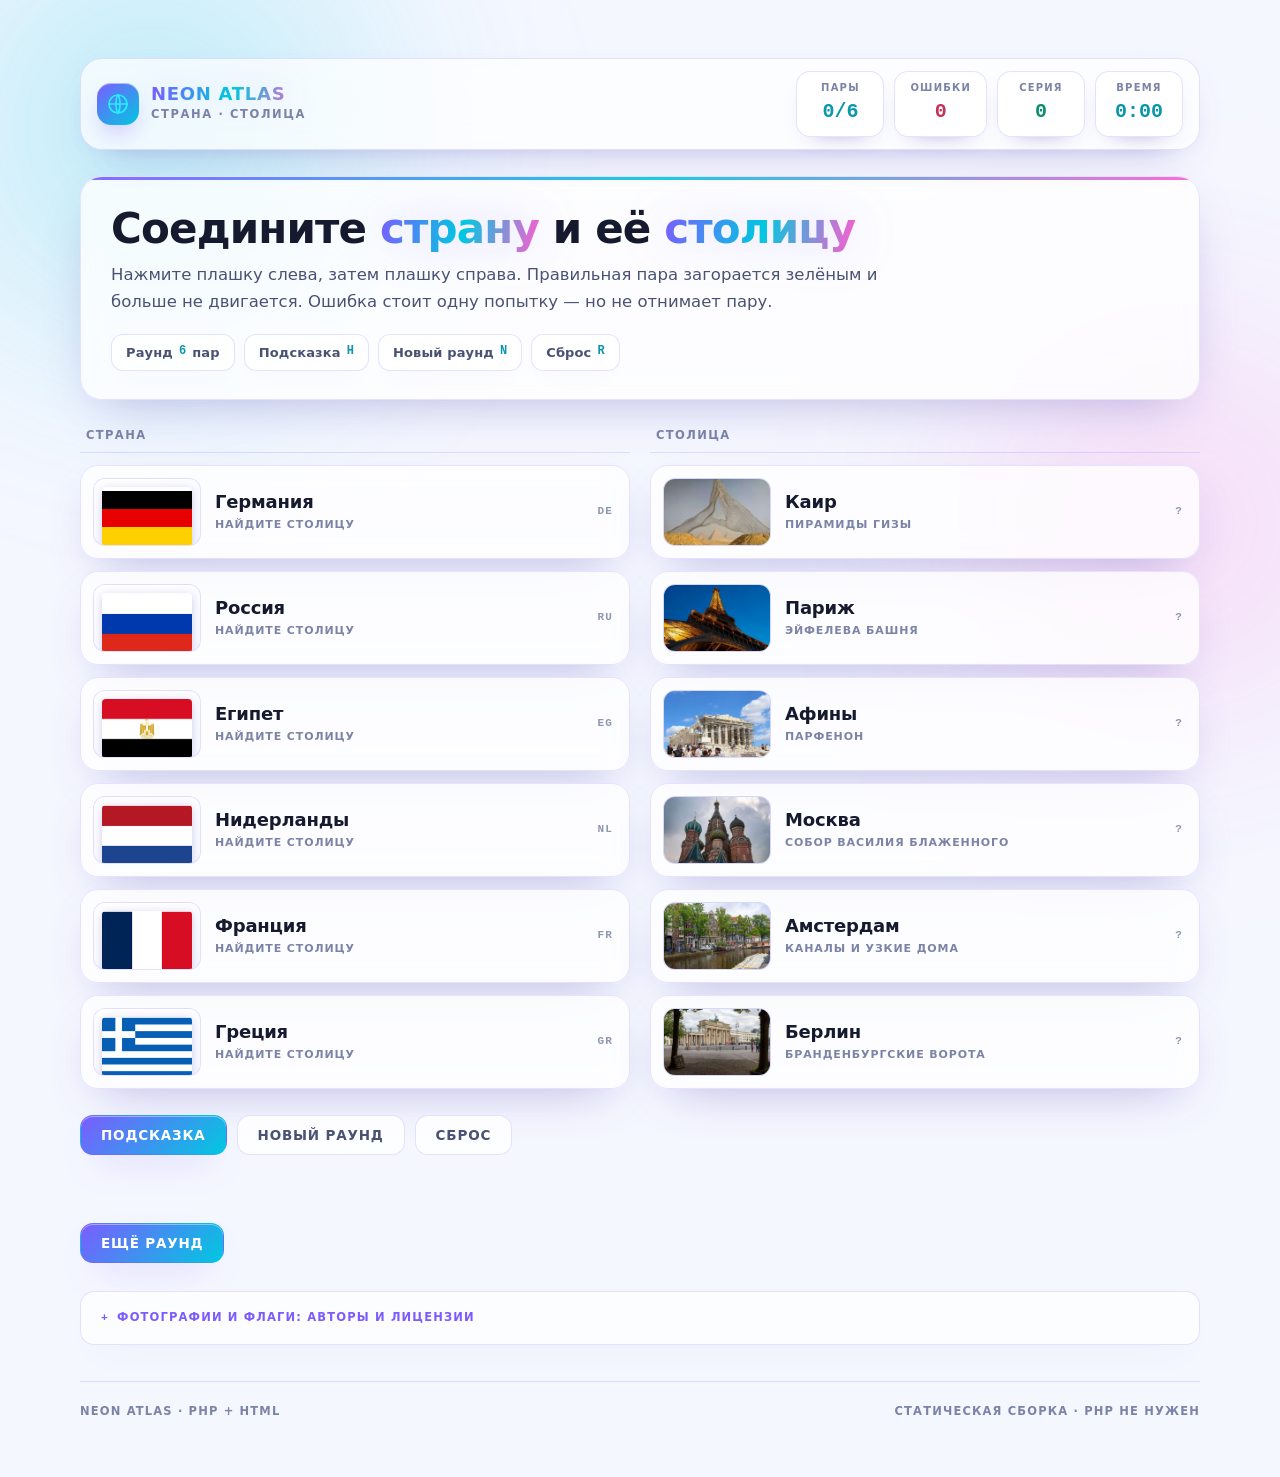
==== commit 0db48db5: "Remove sector labels from board headers" ====
--- a/index.html
+++ b/index.html
@@ -85,10 +85,10 @@
 
     <div class="board" id="board">
         <div class="col" id="col-country">
-            <div class="col-head"><span>Страна</span><b>левый сектор</b></div>
+            <div class="col-head"><span>Страна</span></div>
         </div>
         <div class="col" id="col-capital">
-            <div class="col-head b"><span>Столица</span><b>правый сектор</b></div>
+            <div class="col-head b"><span>Столица</span></div>
         </div>
     </div>
 
--- a/style.css
+++ b/style.css
@@ -1,102 +1,130 @@
 /* ================================================================
    NEON ATLAS — квиз «страна ↔ столица»
-   Киберпанк: светлый фон, неон, стекло, сканлайны.
+   Оформление в стиле inf-helpers/pz1: светлая тема, стеклянные
+   карточки, градиент фиолет → циан → маджента, мягкие тени.
+   Разметка не меняется — только CSS.
    ================================================================ */
 
 :root {
-    --bg: #2a2450;
-    --bg-2: #3b3268;
-    --panel: rgba(46, 38, 88, .62);
-    --panel-2: rgba(58, 48, 104, .52);
-    --glass: rgba(255, 255, 255, .09);
-    --line: rgba(168, 140, 255, .40);
-    --line-hot: rgba(255, 92, 180, .58);
-    --text: #f6f2ff;
-    --text-dim: #cfc4f0;
-    --text-soft: #a99ce0;
-    --cyan: #22f0ff;
-    --magenta: #ff3ea5;
-    --violet: #a06bff;
-    --lime: #b8ff3c;
-    --amber: #ffd166;
-    --red: #ff4d6d;
-    --ok: #2fe6a8;
-    --radius: 18px;
-    --radius-sm: 12px;
-    --shadow-neon: 0 0 0 1px rgba(34, 240, 255, .22), 0 0 28px rgba(34, 240, 255, .12);
-    --font: "Rajdhani", "Segoe UI", "Trebuchet MS", system-ui, sans-serif;
-    --mono: "JetBrains Mono", "Consolas", "Courier New", monospace;
+    /* палитра pz1 */
+    --bg: #f5f7ff;
+    --ink: #161a2e;
+    --ink-soft: #4a5273;
+    --ink-dim: #7b84a6;
+    --card: rgba(255, 255, 255, .78);
+    --line: rgba(124, 92, 255, .18);
+    --line-soft: rgba(124, 92, 255, .10);
+
+    --cyan: #00c8e0;
+    --violet: #7c5cff;
+    --magenta: #ff5cd0;
+    --mint: #16c79a;
+    --amber: #ffab2e;
+    --coral: #ff5c78;
+
+    /* смысловые роли (имена сохранены от прежней темы) */
+    --text: var(--ink);
+    --text-dim: var(--ink-soft);
+    --text-soft: var(--ink-dim);
+    --ok: var(--mint);
+    --red: var(--coral);
+    --lime: #0b8f6d;
+
+    --panel: rgba(255, 255, 255, .78);
+    --panel-2: rgba(255, 255, 255, .62);
+    --glass: rgba(255, 255, 255, .55);
+    --line-hot: rgba(124, 92, 255, .34);
+
+    --radius: 22px;
+    --radius-sm: 14px;
+    --shadow: 0 18px 50px -22px rgba(90, 80, 180, .45);
+    --shadow-lift: 0 26px 60px -26px rgba(90, 80, 180, .6);
+    --grad: linear-gradient(100deg, var(--violet) 0%, var(--cyan) 52%, var(--magenta) 100%);
+    --grad-soft: linear-gradient(135deg, rgba(0, 200, 224, .14), rgba(124, 92, 255, .14));
+
+    --font: "Inter", "Segoe UI", system-ui, -apple-system, "Helvetica Neue", Arial, sans-serif;
+    --mono: "JetBrains Mono", "Cascadia Code", Consolas, "Courier New", monospace;
 }
 
 * { box-sizing: border-box; }
 
 html, body { min-height: 100%; }
+
+html { scroll-behavior: smooth; }
 
 body {
     margin: 0;
     padding: 0;
-    color: var(--text);
-    background:
-        radial-gradient(1000px 620px at 12% -8%, rgba(196, 160, 255, .55), transparent 62%),
-        radial-gradient(880px 560px at 92% 4%, rgba(96, 232, 255, .40), transparent 60%),
-        radial-gradient(760px 520px at 50% 108%, rgba(255, 120, 195, .38), transparent 62%),
-        linear-gradient(180deg, var(--bg) 0%, var(--bg-2) 58%, #241f45 100%);
-    background-attachment: fixed;
+    color: var(--ink);
+    background: var(--bg);
     font-family: var(--font);
     font-size: 17px;
-    line-height: 1.5;
+    line-height: 1.62;
     -webkit-font-smoothing: antialiased;
     overflow-x: hidden;
 }
 
-/* сетка перспективы */
-body::before {
-    content: "";
-    position: fixed;
-    inset: 0;
-    pointer-events: none;
-    z-index: 0;
-    background-image:
-        linear-gradient(rgba(190, 170, 255, .16) 1px, transparent 1px),
-        linear-gradient(90deg, rgba(190, 170, 255, .16) 1px, transparent 1px);
-    background-size: 46px 46px;
-    mask-image: radial-gradient(circle at 50% 30%, #000 0%, transparent 78%);
-    -webkit-mask-image: radial-gradient(circle at 50% 30%, #000 0%, transparent 78%);
-}
-
-/* сканлайны */
+/* два мягких цветных пятна, как в pz1 */
+body::before,
 body::after {
     content: "";
     position: fixed;
-    inset: 0;
+    z-index: 0;
     pointer-events: none;
-    z-index: 3;
-    background: repeating-linear-gradient(
-        180deg,
-        rgba(255, 255, 255, .05) 0 1px,
-        transparent 1px 3px
-    );
-    mix-blend-mode: soft-light;
-    opacity: .40;
+    border-radius: 50%;
+    filter: blur(90px);
+}
+
+body::before {
+    width: 52vw;
+    height: 52vw;
+    left: -14vw;
+    top: -16vw;
+    background: radial-gradient(circle, rgba(0, 200, 224, .28), transparent 68%);
+    animation: drift 22s ease-in-out infinite alternate;
+}
+
+body::after {
+    width: 48vw;
+    height: 48vw;
+    right: -16vw;
+    top: 24vh;
+    background: radial-gradient(circle, rgba(255, 92, 208, .22), transparent 68%);
+    animation: drift 26s ease-in-out infinite alternate-reverse;
+}
+
+@keyframes drift {
+    from { transform: translate3d(0, 0, 0) scale(1); }
+    to { transform: translate3d(2vw, 3vh, 0) scale(1.08); }
 }
 
 .wrap {
     position: relative;
-    z-index: 2;
-    width: min(1180px, calc(100% - 40px));
+    z-index: 1;
+    width: min(1120px, calc(100% - 44px));
     margin: 0 auto;
-    padding: 26px 0 64px;
+    padding: 30px 0 56px;
 }
 
 /* ---------------- шапка ---------------- */
 
 .topbar {
+    position: sticky;
+    top: 12px;
+    z-index: 40;
     display: flex;
     align-items: center;
     justify-content: space-between;
     gap: 18px;
     flex-wrap: wrap;
-    margin-bottom: 18px;
+    margin-bottom: 26px;
+    padding: 12px 16px;
+    border-radius: var(--radius);
+    background: rgba(255, 255, 255, .72);
+    border: 1px solid var(--line);
+    backdrop-filter: blur(18px);
+    -webkit-backdrop-filter: blur(18px);
+    box-shadow: 0 14px 40px -26px rgba(90, 80, 180, .75);
 }
 
 .brand {
@@ -108,37 +136,44 @@
 }
 
 .brand .logo {
-    width: 44px;
-    height: 44px;
+    width: 42px;
+    height: 42px;
     display: grid;
     place-items: center;
-    border-radius: 12px;
-    background: linear-gradient(140deg, rgba(34, 240, 255, .22), rgba(255, 62, 165, .22));
-    border: 1px solid var(--line);
-    box-shadow: inset 0 0 18px rgba(34, 240, 255, .18);
-}
-
-.brand .logo svg { width: 26px; height: 26px; }
+    border-radius: 14px;
+    background: linear-gradient(140deg, var(--violet), var(--cyan));
+    box-shadow: 0 12px 28px -12px rgba(124, 92, 255, .95), inset 0 1px 0 rgba(255, 255, 255, .5);
+    animation: pulse 3.2s ease-in-out infinite;
+}
+
+.brand .logo svg { width: 24px; height: 24px; color: #fff; }
+
+@keyframes pulse {
+    0%, 100% { transform: scale(1); }
+    50% { transform: scale(1.05); }
+}
 
 .brand b {
     display: block;
-    font-size: 21px;
-    letter-spacing: .16em;
+    font-size: 18px;
+    font-weight: 800;
+    letter-spacing: .04em;
     text-transform: uppercase;
-    line-height: 1.1;
-    background: linear-gradient(92deg, var(--cyan), var(--violet) 48%, var(--magenta));
+    line-height: 1.15;
+    background: var(--grad);
     -webkit-background-clip: text;
     background-clip: text;
     color: transparent;
-    filter: drop-shadow(0 0 14px rgba(160, 107, 255, .45));
+    filter: drop-shadow(0 0 16px rgba(124, 92, 255, .22));
 }
 
 .brand span {
     display: block;
-    font-size: 12px;
-    letter-spacing: .22em;
+    font-size: 11.5px;
+    font-weight: 600;
+    letter-spacing: .14em;
     text-transform: uppercase;
-    color: var(--text-soft);
+    color: var(--ink-dim);
 }
 
 .hud {
@@ -149,22 +184,28 @@
 }
 
 .hud-item {
-    min-width: 92px;
-    padding: 8px 14px;
+    min-width: 88px;
+    padding: 8px 15px;
     border-radius: var(--radius-sm);
-    background: var(--panel);
+    background: rgba(255, 255, 255, .82);
     border: 1px solid var(--line);
-    backdrop-filter: blur(12px);
-    -webkit-backdrop-filter: blur(12px);
+    box-shadow: 0 10px 24px -18px rgba(90, 80, 180, .8);
     text-align: center;
+    transition: transform .24s cubic-bezier(.2, .8, .2, 1), box-shadow .24s;
+}
+
+.hud-item:hover {
+    transform: translateY(-2px);
+    box-shadow: 0 16px 32px -20px rgba(90, 80, 180, .9);
 }
 
 .hud-item small {
     display: block;
     font-size: 10px;
-    letter-spacing: .2em;
+    font-weight: 700;
+    letter-spacing: .12em;
     text-transform: uppercase;
-    color: var(--text-soft);
+    color: var(--ink-dim);
 }
 
 .hud-item b {
@@ -172,86 +213,100 @@
     font-family: var(--mono);
     font-size: 20px;
     font-weight: 700;
-    color: var(--cyan);
-    text-shadow: 0 0 16px rgba(34, 240, 255, .6);
+    color: #0a97ad;
     font-variant-numeric: tabular-nums;
 }
 
-.hud-item.hot b { color: var(--magenta); text-shadow: 0 0 16px rgba(255, 62, 165, .65); }
-.hud-item.good b { color: var(--lime); text-shadow: 0 0 16px rgba(184, 255, 60, .55); }
+.hud-item.hot b { color: #c0335a; }
+.hud-item.good b { color: #0b8f6d; }
 
 /* ---------------- вступление ---------------- */
 
 .intro {
     position: relative;
-    padding: 22px 26px;
-    margin-bottom: 22px;
+    padding: 28px 30px;
+    margin-bottom: 26px;
     border-radius: var(--radius);
-    background: linear-gradient(150deg, rgba(34, 240, 255, .07), rgba(255, 62, 165, .06)), var(--panel);
-    border: 1px solid var(--line);
-    box-shadow: var(--shadow-neon);
+    background: var(--card);
+    border: 1px solid rgba(255, 255, 255, .9);
+    outline: 1px solid var(--line);
+    outline-offset: -1px;
+    backdrop-filter: blur(14px);
+    -webkit-backdrop-filter: blur(14px);
+    box-shadow: var(--shadow);
     overflow: hidden;
 }
 
 .intro::after {
     content: "";
     position: absolute;
-    left: 0; top: 0; right: 0;
-    height: 2px;
-    background: linear-gradient(90deg, transparent, var(--cyan), var(--magenta), transparent);
-    opacity: .85;
+    left: 0;
+    top: 0;
+    right: 0;
+    height: 3px;
+    background: var(--grad);
+    opacity: .9;
 }
 
 .intro h1 {
-    margin: 0 0 8px;
-    font-size: clamp(24px, 3.2vw, 34px);
-    line-height: 1.15;
-    letter-spacing: .01em;
+    margin: 0 0 10px;
+    font-size: clamp(27px, 4.2vw, 42px);
+    font-weight: 800;
+    line-height: 1.12;
+    letter-spacing: -.02em;
 }
 
 .intro h1 em {
     font-style: normal;
-    background: linear-gradient(92deg, var(--cyan), var(--magenta));
+    background: var(--grad);
     -webkit-background-clip: text;
     background-clip: text;
     color: transparent;
+    filter: drop-shadow(0 0 22px rgba(124, 92, 255, .28));
 }
 
 .intro p {
     margin: 0;
     max-width: 74ch;
-    color: var(--text-dim);
-    font-size: 16px;
+    color: var(--ink-soft);
+    font-size: 16.5px;
 }
 
 .rules {
     display: flex;
     flex-wrap: wrap;
-    gap: 8px;
-    margin-top: 14px;
+    gap: 9px;
+    margin-top: 18px;
 }
 
 .chip {
     display: inline-flex;
     align-items: center;
     gap: 6px;
-    padding: 5px 11px;
-    border-radius: 999px;
-    font-size: 12.5px;
-    letter-spacing: .04em;
-    color: var(--text-dim);
-    background: rgba(160, 107, 255, .12);
+    padding: 7px 14px;
+    border-radius: 12px;
+    font-size: 13px;
+    font-weight: 600;
+    letter-spacing: .01em;
+    color: var(--ink-soft);
+    background: rgba(255, 255, 255, .82);
     border: 1px solid var(--line);
-}
-
-.chip b { color: var(--cyan); font-family: var(--mono); font-size: 12px; }
+    box-shadow: 0 10px 24px -18px rgba(90, 80, 180, .8);
+}
+
+.chip b {
+    color: #0a97ad;
+    font-family: var(--mono);
+    font-size: 12px;
+    font-weight: 700;
+}
 
 /* ---------------- игровое поле ---------------- */
 
 .board {
     display: grid;
     grid-template-columns: 1fr 1fr;
-    gap: 18px;
+    gap: 20px;
     align-items: start;
 }
 
@@ -265,16 +320,17 @@
     align-items: center;
     justify-content: space-between;
     gap: 10px;
-    padding: 0 4px 6px;
-    font-size: 12px;
-    letter-spacing: .24em;
+    padding: 0 6px 8px;
+    font-size: 11.5px;
+    font-weight: 800;
+    letter-spacing: .12em;
     text-transform: uppercase;
-    color: var(--text-soft);
+    color: var(--ink-dim);
     border-bottom: 1px solid var(--line);
 }
 
-.col-head b { color: var(--cyan); }
-.col-head.b b { color: var(--magenta); }
+.col-head b { color: #0a97ad; }
+.col-head.b b { color: #c93ba6; }
 
 /* плашка */
 .plate {
@@ -283,53 +339,65 @@
     align-items: center;
     gap: 14px;
     width: 100%;
-    padding: 12px 14px;
+    padding: 12px 16px 12px 12px;
     text-align: left;
     color: inherit;
     font: inherit;
     cursor: pointer;
-    border-radius: var(--radius);
-    border: 1px solid var(--line);
-    background: linear-gradient(150deg, rgba(255, 255, 255, .05), rgba(255, 255, 255, .012)), var(--panel-2);
-    backdrop-filter: blur(10px);
-    -webkit-backdrop-filter: blur(10px);
-    box-shadow: 0 10px 24px rgba(0, 0, 0, .38), inset 0 1px 0 rgba(255, 255, 255, .05);
-    transition: transform .16s ease, border-color .16s ease, box-shadow .16s ease, background .16s ease;
-    clip-path: polygon(12px 0, 100% 0, 100% calc(100% - 12px), calc(100% - 12px) 100%, 0 100%, 0 12px);
-}
-
+    border-radius: 18px;
+    border: 1px solid rgba(255, 255, 255, .9);
+    outline: 1px solid var(--line);
+    outline-offset: -1px;
+    background: var(--card);
+    backdrop-filter: blur(14px);
+    -webkit-backdrop-filter: blur(14px);
+    box-shadow: var(--shadow);
+    overflow: hidden;
+    transition: transform .3s cubic-bezier(.2, .8, .2, 1),
+                box-shadow .3s,
+                outline-color .2s,
+                background .2s;
+}
+
+/* тонкая цветная полоса сверху — приём pz1 */
 .plate::before {
     content: "";
     position: absolute;
-    inset: 0;
-    border-radius: inherit;
-    background: linear-gradient(120deg, rgba(34, 240, 255, .10), transparent 42%, rgba(255, 62, 165, .10));
+    left: 0;
+    top: 0;
+    height: 3px;
+    width: 100%;
+    background: var(--grad);
     opacity: 0;
-    transition: opacity .16s ease;
+    transition: opacity .22s ease;
     pointer-events: none;
 }
 
-.plate:hover::before { opacity: 1; }
+.plate:hover::before { opacity: .9; }
 
 .plate:hover,
 .plate:focus-visible {
-    transform: translateY(-2px);
-    border-color: rgba(34, 240, 255, .55);
-    box-shadow: 0 14px 30px rgba(0, 0, 0, .45), 0 0 26px rgba(34, 240, 255, .22);
-    outline: none;
+    transform: translateY(-3px);
+    outline-color: rgba(124, 92, 255, .45);
+    box-shadow: var(--shadow-lift);
+}
+
+.plate:focus-visible {
+    outline: 2px solid var(--violet);
+    outline-offset: 2px;
 }
 
 .plate .pic {
     position: relative;
     flex: 0 0 108px;
     height: 68px;
-    border-radius: 10px;
-    background: radial-gradient(120% 120% at 30% 10%, rgba(160, 130, 255, .30), rgba(30, 24, 60, .65));
-    border: 1px solid rgba(180, 150, 255, .34);
+    border-radius: 12px;
+    background: linear-gradient(150deg, rgba(124, 92, 255, .10), rgba(0, 200, 224, .10));
+    border: 1px solid rgba(124, 92, 255, .18);
     display: grid;
     place-items: center;
     overflow: hidden;
-    box-shadow: inset 0 0 18px rgba(10, 6, 26, .35);
+    box-shadow: inset 0 1px 0 rgba(255, 255, 255, .7);
 }
 
 .plate .pic svg { width: 100%; height: 100%; display: block; }
@@ -341,24 +409,24 @@
     display: block;
     object-fit: cover;
     object-position: center 45%;
-    filter: saturate(1.08) contrast(1.04);
-    transition: transform .3s ease, filter .3s ease;
-}
-
-.plate:hover .pic .ph { transform: scale(1.06); filter: saturate(1.16) contrast(1.06); }
-
-.plate.locked .pic .ph { filter: saturate(1.02) contrast(1.02) brightness(.96); }
+    filter: saturate(1.05) contrast(1.02);
+    transition: transform .4s cubic-bezier(.2, .8, .2, 1), filter .3s ease;
+}
+
+.plate:hover .pic .ph { transform: scale(1.07); filter: saturate(1.14) contrast(1.05); }
+
+.plate.locked .pic .ph { filter: saturate(1) contrast(1) brightness(.98); }
 
 /* флаг страны — вписываем целиком, без обрезки */
 .plate .pic.pic-flag {
-    padding: 7px;
-    background: linear-gradient(160deg, rgba(255, 255, 255, .16), rgba(255, 255, 255, .05));
+    padding: 8px;
+    background: linear-gradient(160deg, rgba(255, 255, 255, .92), rgba(245, 247, 255, .78));
 }
 
 .plate .pic .ph.flag {
     object-fit: contain;
-    border-radius: 3px;
-    box-shadow: 0 2px 8px rgba(8, 4, 20, .45);
+    border-radius: 4px;
+    box-shadow: 0 2px 8px rgba(90, 80, 180, .28);
 }
 
 .plate:hover .pic .ph.flag { transform: none; }
@@ -367,19 +435,21 @@
 
 .plate .txt b {
     display: block;
-    font-size: 18.5px;
-    font-weight: 600;
-    letter-spacing: .01em;
-    line-height: 1.2;
+    font-size: 18px;
+    font-weight: 700;
+    letter-spacing: -.01em;
+    line-height: 1.22;
+    color: var(--ink);
 }
 
 .plate .txt small {
     display: block;
     margin-top: 3px;
-    font-size: 11.5px;
-    letter-spacing: .1em;
+    font-size: 11px;
+    font-weight: 600;
+    letter-spacing: .08em;
     text-transform: uppercase;
-    color: var(--text-soft);
+    color: var(--ink-dim);
     white-space: nowrap;
     overflow: hidden;
     text-overflow: ellipsis;
@@ -390,55 +460,64 @@
     flex: 0 0 auto;
     font-family: var(--mono);
     font-size: 11px;
-    letter-spacing: .16em;
-    color: var(--text-soft);
-    opacity: .8;
+    font-weight: 700;
+    letter-spacing: .1em;
+    color: var(--ink-dim);
+    opacity: .85;
 }
 
 /* состояния */
 .plate.sel {
-    border-color: var(--cyan);
-    background: linear-gradient(150deg, rgba(34, 240, 255, .18), rgba(34, 240, 255, .04)), var(--panel);
-    box-shadow: 0 0 0 1px rgba(34, 240, 255, .5), 0 0 30px rgba(34, 240, 255, .32);
-    transform: translateY(-2px) scale(1.008);
-}
-
-.plate.sel .tag { color: var(--cyan); opacity: 1; }
+    outline: 2px solid var(--violet);
+    outline-offset: -1px;
+    background: linear-gradient(150deg, rgba(124, 92, 255, .10), rgba(0, 200, 224, .10)), var(--card);
+    box-shadow: 0 20px 46px -22px rgba(124, 92, 255, .95);
+    transform: translateY(-3px);
+}
+
+.plate.sel::before { opacity: 1; }
+
+.plate.sel .tag { color: var(--violet); opacity: 1; }
 
 .plate.locked {
     cursor: default;
-    border-color: rgba(47, 230, 168, .5);
-    background: linear-gradient(150deg, rgba(47, 230, 168, .14), rgba(47, 230, 168, .02)), var(--panel-2);
-    box-shadow: 0 0 0 1px rgba(47, 230, 168, .35), 0 0 22px rgba(47, 230, 168, .16);
+    outline: 1.5px solid rgba(22, 199, 154, .5);
+    background: linear-gradient(150deg, rgba(22, 199, 154, .12), rgba(22, 199, 154, .03)), var(--card);
+    box-shadow: 0 18px 40px -24px rgba(22, 199, 154, .8);
     transform: none;
-    opacity: .96;
+}
+
+.plate.locked::before {
+    background: linear-gradient(90deg, var(--mint), var(--cyan));
+    opacity: .9;
 }
 
 .plate.locked .tag {
-    color: var(--ok);
+    color: #0b8f6d;
     opacity: 1;
 }
 
 .plate.locked::after {
     content: "✓";
     position: absolute;
-    right: -6px;
-    top: -8px;
+    right: 8px;
+    top: 8px;
     width: 22px;
     height: 22px;
     display: grid;
     place-items: center;
     font-size: 13px;
+    font-weight: 800;
     border-radius: 50%;
-    color: #04120c;
-    background: var(--ok);
-    box-shadow: 0 0 16px rgba(47, 230, 168, .8);
+    color: #fff;
+    background: var(--mint);
+    box-shadow: 0 0 0 3px rgba(22, 199, 154, .18), 0 6px 16px -6px rgba(22, 199, 154, .9);
 }
 
 .plate.wrong {
     animation: shake .38s ease;
-    border-color: var(--red);
-    box-shadow: 0 0 0 1px rgba(255, 77, 109, .55), 0 0 26px rgba(255, 77, 109, .35);
+    outline-color: var(--coral);
+    box-shadow: 0 0 0 3px rgba(255, 92, 120, .14), 0 18px 40px -24px rgba(255, 92, 120, .8);
 }
 
 .plate.hint {
@@ -453,8 +532,8 @@
 }
 
 @keyframes hintpulse {
-    0%, 100% { box-shadow: 0 0 0 1px rgba(184, 255, 60, .3), 0 0 0 rgba(184, 255, 60, 0); }
-    50% { box-shadow: 0 0 0 2px rgba(184, 255, 60, .8), 0 0 34px rgba(184, 255, 60, .45); }
+    0%, 100% { box-shadow: 0 0 0 1px rgba(124, 92, 255, .25), var(--shadow); }
+    50% { box-shadow: 0 0 0 3px rgba(124, 92, 255, .55), 0 22px 50px -24px rgba(124, 92, 255, .95); }
 }
 
 /* ---------------- перекрёстная линия совпадения ---------------- */
@@ -468,7 +547,7 @@
     display: flex;
     flex-wrap: wrap;
     gap: 10px;
-    margin-top: 22px;
+    margin-top: 26px;
 }
 
 .btn {
@@ -477,37 +556,39 @@
     gap: 9px;
     padding: 11px 20px;
     font-family: var(--font);
-    font-size: 15px;
-    font-weight: 600;
-    letter-spacing: .1em;
+    font-size: 13.5px;
+    font-weight: 700;
+    letter-spacing: .06em;
     text-transform: uppercase;
-    color: var(--text);
+    color: var(--ink-soft);
     cursor: pointer;
-    border-radius: 12px;
+    border-radius: 13px;
     border: 1px solid var(--line);
-    background: var(--panel);
-    backdrop-filter: blur(10px);
-    -webkit-backdrop-filter: blur(10px);
-    transition: transform .14s ease, box-shadow .14s ease, border-color .14s ease;
+    background: rgba(255, 255, 255, .82);
+    backdrop-filter: blur(12px);
+    -webkit-backdrop-filter: blur(12px);
+    box-shadow: 0 12px 28px -22px rgba(90, 80, 180, .9);
+    transition: transform .22s cubic-bezier(.2, .8, .2, 1), box-shadow .22s, color .2s, background .2s;
 }
 
 .btn:hover,
 .btn:focus-visible {
     transform: translateY(-2px);
-    border-color: rgba(34, 240, 255, .6);
-    box-shadow: 0 0 24px rgba(34, 240, 255, .28);
-    outline: none;
+    color: var(--ink);
+    background: rgba(124, 92, 255, .09);
+    box-shadow: 0 18px 36px -22px rgba(124, 92, 255, .9);
 }
 
 .btn.primary {
-    color: #06020f;
-    background: linear-gradient(96deg, var(--cyan), var(--violet) 55%, var(--magenta));
+    color: #fff;
+    background: linear-gradient(135deg, var(--violet), var(--cyan));
     border-color: transparent;
-    box-shadow: 0 10px 28px rgba(160, 107, 255, .35);
+    box-shadow: 0 16px 36px -18px rgba(124, 92, 255, .95), inset 0 1px 0 rgba(255, 255, 255, .4);
 }
 
 .btn.primary:hover {
-    box-shadow: 0 14px 34px rgba(255, 62, 165, .45);
+    background: linear-gradient(135deg, var(--cyan), var(--violet));
+    box-shadow: 0 20px 44px -18px rgba(0, 200, 224, .95);
 }
 
 .btn[disabled] {
@@ -519,7 +600,7 @@
 
 .btn.mini {
     padding: 8px 14px;
-    font-size: 13px;
+    font-size: 12px;
 }
 
 /* ---------------- сообщения ---------------- */
@@ -528,43 +609,59 @@
     margin-top: 16px;
     min-height: 26px;
     font-size: 15.5px;
-    letter-spacing: .02em;
-    color: var(--text-dim);
-}
-
-.flash.ok { color: var(--ok); text-shadow: 0 0 18px rgba(47, 230, 168, .45); }
-.flash.err { color: var(--red); text-shadow: 0 0 18px rgba(255, 77, 109, .45); }
-.flash.hint { color: var(--lime); text-shadow: 0 0 18px rgba(184, 255, 60, .4); }
+    letter-spacing: .01em;
+    color: var(--ink-soft);
+}
+
+.flash.ok { color: #0b8f6d; }
+.flash.err { color: #c0335a; }
+.flash.hint { color: var(--violet); }
 
 /* ---------------- итоги ---------------- */
 
 .result {
     position: relative;
-    margin-top: 22px;
-    padding: 24px 26px;
+    margin-top: 26px;
+    padding: 26px 28px;
     border-radius: var(--radius);
-    background: linear-gradient(150deg, rgba(34, 240, 255, .1), rgba(255, 62, 165, .1)), var(--panel);
-    border: 1px solid var(--line-hot);
-    box-shadow: 0 0 40px rgba(255, 62, 165, .22);
+    background: var(--card);
+    border: 1px solid rgba(255, 255, 255, .9);
+    outline: 1px solid var(--line);
+    outline-offset: -1px;
+    backdrop-filter: blur(14px);
+    -webkit-backdrop-filter: blur(14px);
+    box-shadow: var(--shadow);
+    overflow: hidden;
     display: none;
 }
 
-.result.show { display: block; animation: rise .4s ease both; }
+.result::before {
+    content: "";
+    position: absolute;
+    left: 0;
+    top: 0;
+    right: 0;
+    height: 3px;
+    background: var(--grad);
+}
+
+.result.show { display: block; animation: rise .45s cubic-bezier(.2, .8, .2, 1) both; }
 
 @keyframes rise {
-    from { opacity: 0; transform: translateY(14px); }
+    from { opacity: 0; transform: translateY(18px); }
     to { opacity: 1; transform: translateY(0); }
 }
 
 .result h2 {
     margin: 0 0 6px;
-    font-size: clamp(22px, 2.6vw, 28px);
-    letter-spacing: .02em;
+    font-size: clamp(22px, 2.8vw, 30px);
+    font-weight: 800;
+    letter-spacing: -.01em;
 }
 
 .result h2 em {
     font-style: normal;
-    background: linear-gradient(92deg, var(--cyan), var(--lime));
+    background: var(--grad);
     -webkit-background-clip: text;
     background-clip: text;
     color: transparent;
@@ -572,65 +669,73 @@
 
 .result .score {
     font-family: var(--mono);
-    font-size: 15px;
-    color: var(--text-dim);
-    margin-bottom: 14px;
-}
-
-.result .score b { color: var(--cyan); font-size: 19px; }
+    font-size: 14.5px;
+    color: var(--ink-soft);
+    margin-bottom: 16px;
+}
+
+.result .score b { color: #0a97ad; font-size: 19px; }
 
 .result table {
     width: 100%;
     border-collapse: collapse;
-    font-size: 15px;
+    font-size: 14.5px;
 }
 
 .result th,
 .result td {
-    padding: 8px 10px;
+    padding: 10px 12px;
     text-align: left;
-    border-bottom: 1px solid rgba(140, 110, 255, .16);
+    border-bottom: 1px solid var(--line-soft);
 }
 
 .result th {
     font-size: 10.5px;
-    letter-spacing: .2em;
+    font-weight: 800;
+    letter-spacing: .1em;
     text-transform: uppercase;
-    color: var(--text-soft);
-    font-weight: 600;
-}
+    color: var(--violet);
+    background: rgba(124, 92, 255, .06);
+}
+
+.result td { color: var(--ink-soft); }
 
 .result td.c {
     font-family: var(--mono);
-    color: var(--cyan);
+    font-weight: 700;
+    color: #0a97ad;
     white-space: nowrap;
 }
 
-.result td.f { color: var(--text-soft); font-size: 13.5px; }
-
-.result tr.miss td { color: var(--red); }
+.result td.f { color: var(--ink-dim); font-size: 13.5px; }
+
+.result tr.miss td { color: #c0335a; }
+
+.result tr:hover td { background: rgba(0, 200, 224, .05); }
 
 /* ---------------- подвал ---------------- */
 
 /* титры фотографий */
 .credits {
-    margin-top: 26px;
-    padding: 12px 16px;
+    margin-top: 28px;
+    padding: 16px 20px;
     border: 1px solid var(--line);
     border-radius: var(--radius-sm);
-    background: var(--panel);
-    backdrop-filter: blur(8px);
-    -webkit-backdrop-filter: blur(8px);
+    background: rgba(255, 255, 255, .72);
+    backdrop-filter: blur(12px);
+    -webkit-backdrop-filter: blur(12px);
+    box-shadow: 0 14px 34px -26px rgba(90, 80, 180, .8);
     font-size: 13px;
-    color: var(--text-dim);
+    color: var(--ink-soft);
 }
 
 .credits summary {
     cursor: pointer;
-    font-size: 12px;
-    letter-spacing: .13em;
+    font-size: 11.5px;
+    font-weight: 800;
+    letter-spacing: .1em;
     text-transform: uppercase;
-    color: var(--cyan);
+    color: var(--violet);
     list-style: none;
 }
 
@@ -639,6 +744,7 @@
 .credits summary::before {
     content: "+ ";
     font-family: var(--mono);
+    font-weight: 700;
 }
 
 .credits[open] summary::before { content: "− "; }
@@ -646,8 +752,8 @@
 .credits-note {
     margin: 10px 0 8px;
     font-size: 12.5px;
-    line-height: 1.45;
-    color: var(--text-soft);
+    line-height: 1.5;
+    color: var(--ink-dim);
 }
 
 .credits ul {
@@ -655,62 +761,74 @@
     padding: 0;
     list-style: none;
     display: grid;
-    gap: 6px;
+    gap: 7px;
     max-height: 260px;
     overflow-y: auto;
 }
 
 .credits li {
     font-size: 12.5px;
-    line-height: 1.4;
-    padding-left: 12px;
+    line-height: 1.45;
+    padding-left: 14px;
     position: relative;
 }
 
 .credits li::before {
-    content: "·";
+    content: "";
     position: absolute;
     left: 2px;
+    top: .62em;
+    width: 6px;
+    height: 6px;
+    border-radius: 50%;
+    background: linear-gradient(135deg, var(--cyan), var(--violet));
+    box-shadow: 0 0 8px rgba(0, 200, 224, .8);
+}
+
+.credits a {
+    color: var(--ink);
+    font-weight: 600;
+    text-decoration: none;
+    border-bottom: 1px dotted rgba(124, 92, 255, .45);
+}
+
+.credits a:hover {
     color: var(--violet);
-}
-
-.credits a {
-    color: var(--text);
-    text-decoration: none;
-    border-bottom: 1px dotted var(--line-hot);
-}
-
-.credits a:hover { color: var(--cyan); border-bottom-color: var(--cyan); }
+    border-bottom-color: var(--violet);
+}
 
 .credits .lic {
     margin-left: 6px;
-    padding: 1px 6px;
-    border-radius: 5px;
+    padding: 1px 7px;
+    border-radius: 7px;
     font-family: var(--mono);
     font-size: 10.5px;
-    letter-spacing: .04em;
-    color: var(--lime);
-    background: rgba(184, 255, 60, .10);
-    border: 1px solid rgba(184, 255, 60, .22);
+    font-weight: 700;
+    letter-spacing: .02em;
+    color: #0b8f6d;
+    background: rgba(22, 199, 154, .13);
+    border: 1px solid rgba(22, 199, 154, .34);
     white-space: nowrap;
 }
 
 .foot {
-    margin-top: 34px;
-    padding-top: 16px;
+    margin-top: 36px;
+    padding-top: 20px;
     border-top: 1px solid var(--line);
     display: flex;
     justify-content: space-between;
     gap: 12px;
     flex-wrap: wrap;
-    font-size: 12px;
-    letter-spacing: .14em;
+    font-size: 11.5px;
+    font-weight: 600;
+    letter-spacing: .1em;
     text-transform: uppercase;
-    color: var(--text-soft);
+    color: var(--ink-dim);
 }
 
 .foot code {
     font-family: var(--mono);
+    font-weight: 700;
     letter-spacing: 0;
     text-transform: none;
     color: var(--violet);
@@ -720,8 +838,8 @@
 
 .reveal {
     opacity: 0;
-    transform: translateY(10px);
-    animation: rise .42s ease forwards;
+    transform: translateY(22px);
+    animation: rise .7s cubic-bezier(.2, .8, .2, 1) forwards;
 }
 
 /* ---------------- адаптив ---------------- */
@@ -729,7 +847,7 @@
 @media (max-width: 900px) {
     body { font-size: 16px; }
 
-    .board { grid-template-columns: 1fr; gap: 14px; }
+    .board { grid-template-columns: 1fr; gap: 16px; }
 
     .col-head { padding-top: 8px; }
 
@@ -739,9 +857,13 @@
 }
 
 @media (max-width: 560px) {
-    .wrap { width: calc(100% - 24px); padding-top: 16px; }
-
-    .topbar { gap: 12px; }
+    .wrap { width: calc(100% - 24px); padding-top: 18px; }
+
+    .topbar {
+        position: static;
+        gap: 12px;
+        padding: 12px;
+    }
 
     .hud { width: 100%; }
 
@@ -749,19 +871,19 @@
 
     .hud-item b { font-size: 17px; }
 
-    .intro { padding: 18px; }
-
-    .plate { padding: 10px 11px; gap: 10px; }
+    .intro { padding: 20px; }
+
+    .plate { padding: 10px 12px 10px 10px; gap: 10px; }
 
     .plate .pic { flex-basis: 84px; height: 54px; }
 
-    .plate .txt small { font-size: 10.5px; letter-spacing: .06em; }
+    .plate .txt small { font-size: 10px; letter-spacing: .05em; }
 
     .plate .tag { display: none; }
 
-    .btn { padding: 10px 14px; font-size: 13.5px; }
-
-    .result { padding: 18px; }
+    .btn { padding: 10px 14px; font-size: 12.5px; }
+
+    .result { padding: 20px; }
 }
 
 /* ---------------- печать ---------------- */
@@ -769,16 +891,25 @@
 @media print {
     body { background: #fff; color: #111; }
     body::before, body::after { display: none; }
-    .plate, .result, .intro {
+    .topbar, .intro, .plate, .result, .credits {
         background: #fff !important;
         box-shadow: none !important;
         border: 1px solid #bbb !important;
         color: #111 !important;
+        backdrop-filter: none !important;
     }
     .plate .txt small, .col-head, .foot { color: #555 !important; }
     .actions, .hud { display: none; }
+    .reveal { opacity: 1 !important; transform: none !important; animation: none !important; }
 }
 
 @media (prefers-reduced-motion: reduce) {
-    * { animation-duration: .001ms !important; transition-duration: .001ms !important; }
-}
+    *,
+    *::before,
+    *::after {
+        animation-duration: .001ms !important;
+        animation-iteration-count: 1 !important;
+        transition-duration: .001ms !important;
+    }
+    .reveal { opacity: 1; transform: none; }
+}
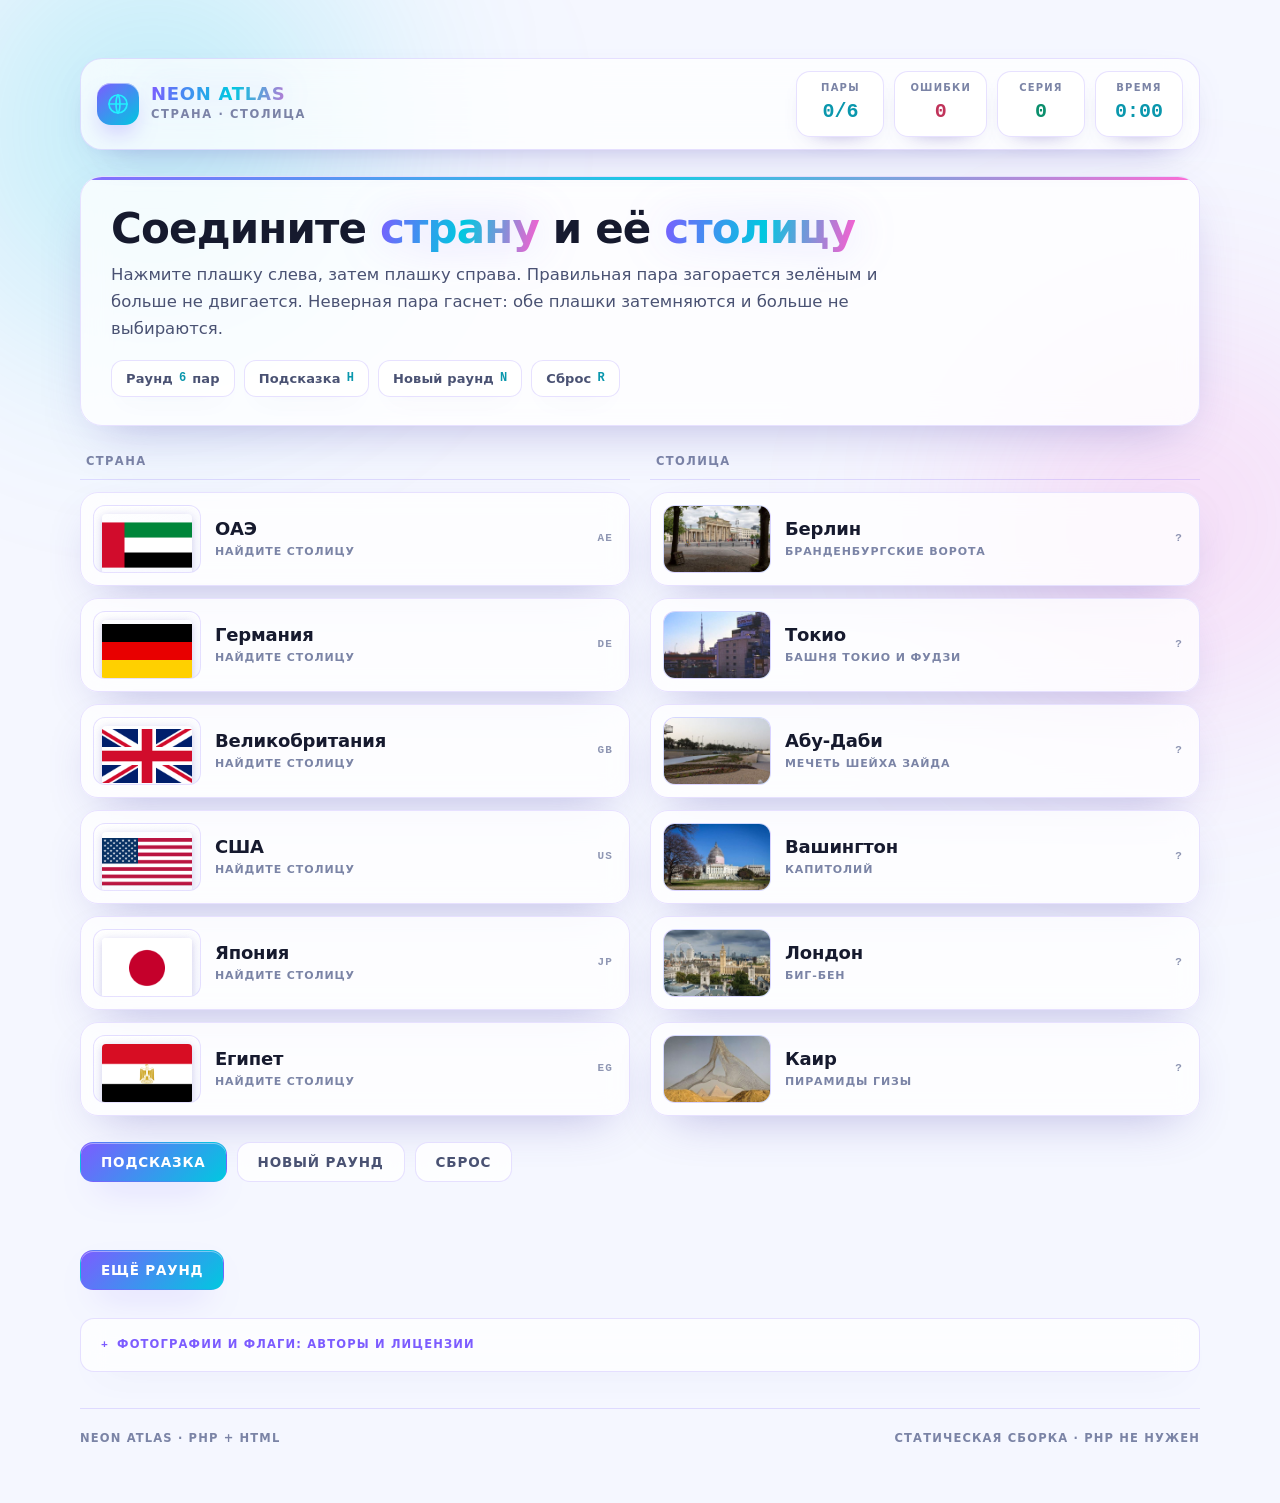
==== commit 334bd8bb: "Wrong pair now greys out and locks both plates; round ends when nothing is selectable" ====
--- a/index.html
+++ b/index.html
@@ -73,7 +73,8 @@
         <h1>Соедините <em>страну</em> и её <em>столицу</em></h1>
         <p>
             Нажмите плашку слева, затем плашку справа. Правильная пара загорается зелёным
-            и больше не двигается. Ошибка стоит одну попытку — но не отнимает пару.
+            и больше не двигается. Неверная пара гаснет: обе плашки затемняются
+            и больше не выбираются.
         </p>
         <div class="rules">
             <span class="chip">Раунд <b>6</b> пар</span>
--- a/style.css
+++ b/style.css
@@ -524,6 +524,54 @@
     animation: hintpulse 1.1s ease 2;
 }
 
+/* неверная пара: плашка гаснет и больше не выбирается */
+.plate.dead {
+    cursor: not-allowed;
+    opacity: .42;
+    filter: grayscale(1);
+    outline-color: rgba(124, 92, 255, .08);
+    background: rgba(240, 241, 248, .72);
+    box-shadow: 0 8px 22px -20px rgba(90, 80, 180, .5);
+    transform: none;
+    pointer-events: none;
+    /* анимация появления .reveal иначе перебивает opacity */
+    animation: none;
+    transition: opacity .3s ease, filter .3s ease;
+}
+
+.plate.dead::before {
+    background: linear-gradient(90deg, #c3c7d6, #d8dbe6);
+    opacity: .5;
+}
+
+.plate.dead .pic .ph {
+    filter: grayscale(1) contrast(.9);
+}
+
+.plate.dead .txt b,
+.plate.dead .txt small,
+.plate.dead .tag {
+    color: var(--ink-dim);
+    opacity: .75;
+}
+
+.plate.dead::after {
+    content: "×";
+    position: absolute;
+    right: 8px;
+    top: 8px;
+    width: 22px;
+    height: 22px;
+    display: grid;
+    place-items: center;
+    font-size: 15px;
+    font-weight: 800;
+    border-radius: 50%;
+    color: #fff;
+    background: #b9bece;
+    box-shadow: 0 0 0 3px rgba(185, 190, 206, .18);
+}
+
 @keyframes shake {
     0%, 100% { transform: translateX(0); }
     22% { transform: translateX(-6px); }
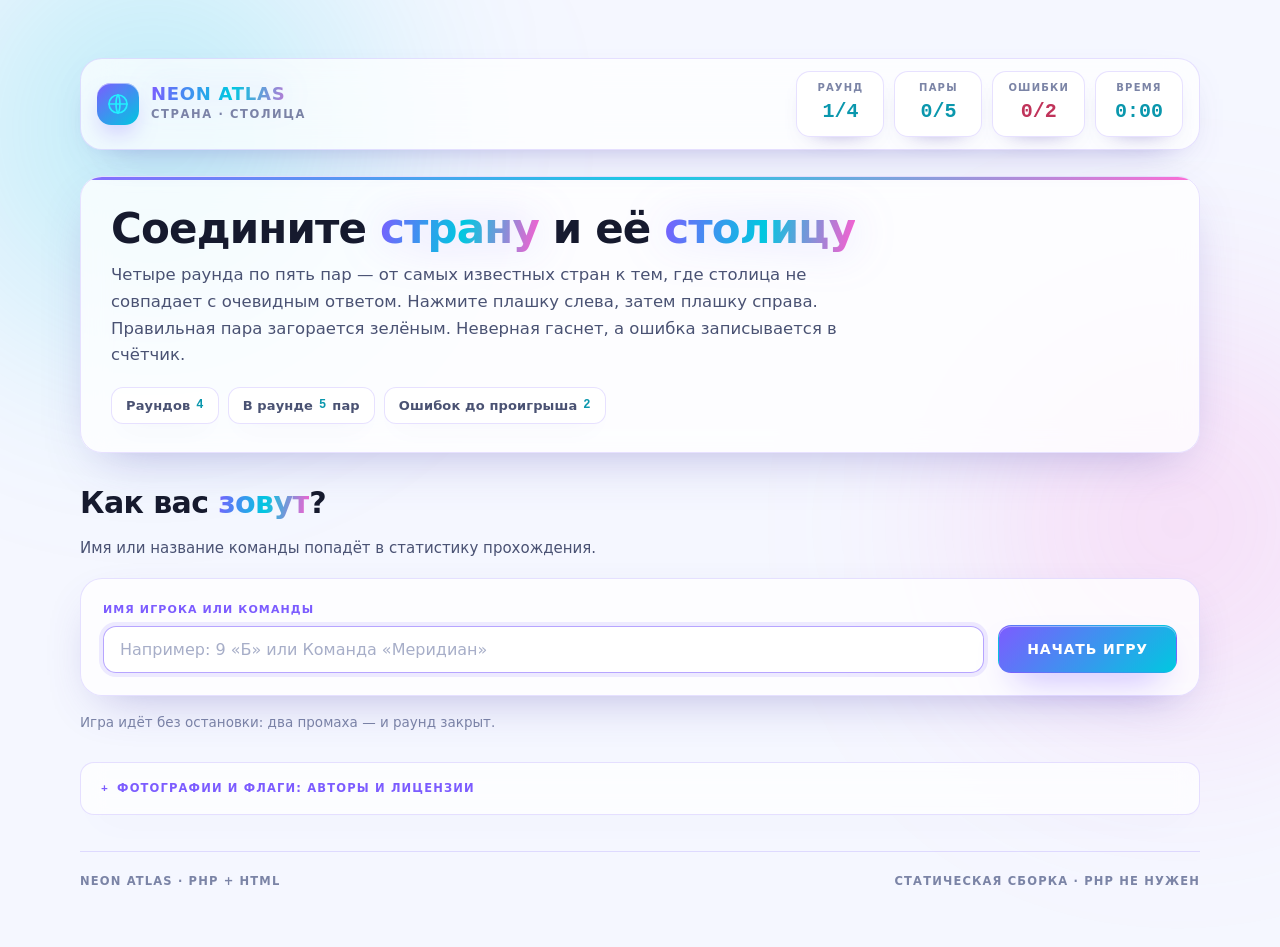
==== commit 691ffa69: "Four rounds of five pairs, player name, two-miss limit, Excel stats and mail form" ====
--- a/index.html
+++ b/index.html
@@ -4,7 +4,7 @@
 <meta charset="utf-8">
 <meta name="viewport" content="width=device-width, initial-scale=1">
 <title>NEON ATLAS · страна и столица</title>
-<meta name="description" content="Мини-игра: соотнесите страну и её столицу. Шесть пар, неон, таймер.">
+<meta name="description" content="Мини-игра: соотнесите страну и её столицу. Четыре раунда по пять пар, неон, таймер.">
 <link rel="stylesheet" href="style.css">
 </head>
 <body>
@@ -51,16 +51,16 @@
 
         <div class="hud" aria-live="polite">
             <div class="hud-item">
+                <small>Раунд</small>
+                <b id="hud-round">1/4</b>
+            </div>
+            <div class="hud-item">
                 <small>Пары</small>
-                <b id="hud-pairs">0/6</b>
+                <b id="hud-pairs">0/5</b>
             </div>
             <div class="hud-item hot">
                 <small>Ошибки</small>
-                <b id="hud-miss">0</b>
-            </div>
-            <div class="hud-item good">
-                <small>Серия</small>
-                <b id="hud-streak">0</b>
+                <b id="hud-miss">0/2</b>
             </div>
             <div class="hud-item">
                 <small>Время</small>
@@ -72,49 +72,109 @@
     <section class="intro">
         <h1>Соедините <em>страну</em> и её <em>столицу</em></h1>
         <p>
-            Нажмите плашку слева, затем плашку справа. Правильная пара загорается зелёным
-            и больше не двигается. Неверная пара гаснет: обе плашки затемняются
-            и больше не выбираются.
+            Четыре раунда по пять пар — от самых известных стран к тем,
+            где столица не совпадает с очевидным ответом.
+            Нажмите плашку слева, затем плашку справа. Правильная пара загорается зелёным.
+            Неверная гаснет, а ошибка записывается в счётчик.
         </p>
         <div class="rules">
-            <span class="chip">Раунд <b>6</b> пар</span>
-            <span class="chip">Подсказка <b>H</b></span>
-            <span class="chip">Новый раунд <b>N</b></span>
-            <span class="chip">Сброс <b>R</b></span>
+            <span class="chip">Раундов <b>4</b></span>
+            <span class="chip">В раунде <b>5</b> пар</span>
+            <span class="chip">Ошибок до проигрыша <b>2</b></span>
         </div>
     </section>
 
-    <div class="board" id="board">
-        <div class="col" id="col-country">
-            <div class="col-head"><span>Страна</span></div>
-        </div>
-        <div class="col" id="col-capital">
-            <div class="col-head b"><span>Столица</span></div>
+    <section class="screen screen-start" id="screen-start">
+        <h2 class="screen-title">Как вас <em>зовут</em>?</h2>
+        <p class="screen-note">
+            Имя или название команды попадёт в статистику прохождения.
+        </p>
+        <form class="start-form" id="start-form" autocomplete="off">
+            <label class="field">
+                <span>Имя игрока или команды</span>
+                <input type="text" id="player-name" name="player" maxlength="60"
+                       placeholder="Например: 9 «Б» или Команда «Меридиан»" required>
+            </label>
+            <button type="submit" class="btn primary big" id="btn-start">Начать игру</button>
+        </form>
+        <p class="screen-hint">
+            Игра идёт без остановки: два промаха — и раунд закрыт.
+        </p>
+    </section>
+
+    <section class="screen screen-game" id="screen-game" hidden>
+        <div class="round-bar">
+            <span class="round-label">Раунд <b id="round-now">1</b> из 4</span>
+            <span class="round-sub" id="round-sub"></span>
+        </div>
+
+        <div class="board" id="board">
+            <div class="col" id="col-country">
+                <div class="col-head"><span>Страна</span></div>
+            </div>
+            <div class="col" id="col-capital">
+                <div class="col-head b"><span>Столица</span></div>
+            </div>
+        </div>
+
+        <div class="actions">
+            <button type="button" class="btn" id="btn-hint">Подсказка</button>
+        </div>
+
+        <p class="flash" id="flash" role="status" aria-live="polite"></p>
+    </section>
+
+    <div class="round-over" id="round-over" hidden>
+        <div class="round-over-card">
+            <p class="ro-kicker" id="ro-kicker"></p>
+            <h2 class="ro-title" id="ro-title"></h2>
+            <p class="ro-sub" id="ro-sub"></p>
+            <ul class="ro-list" id="ro-list"></ul>
         </div>
     </div>
 
-    <div class="actions">
-        <button type="button" class="btn primary" id="btn-hint">Подсказка</button>
-        <button type="button" class="btn" id="btn-shuffle">Новый раунд</button>
-        <button type="button" class="btn" id="btn-reset">Сброс</button>
-    </div>
-
-    <p class="flash" id="flash" role="status" aria-live="polite"></p>
-
-    <section class="result" id="result" aria-live="polite">
-        <h2>Раунд <em>закрыт</em></h2>
-        <p class="score" id="result-score"></p>
-        <table>
-            <thead>
-                <tr><th>Страна</th><th>Столица</th><th>Подсказка</th></tr>
-            </thead>
-            <tbody id="result-body"></tbody>
-        </table>
+    <section class="screen screen-final" id="screen-final" hidden aria-live="polite">
+        <h2 class="screen-title" id="final-title">Игра <em>завершена</em></h2>
+        <p class="final-verdict" id="final-verdict"></p>
+
+        <div class="final-grid" id="final-grid"></div>
+
+        <h3 class="final-sub">Статистика по раундам</h3>
+        <div class="table-scroll">
+            <table class="final-table">
+                <thead>
+                    <tr>
+                        <th>Раунд</th>
+                        <th>Пар собрано</th>
+                        <th>Ошибок</th>
+                        <th>Время</th>
+                        <th>Итог раунда</th>
+                    </tr>
+                </thead>
+                <tbody id="final-body"></tbody>
+            </table>
+        </div>
+
+        <div class="actions final-actions">
+            <button type="button" class="btn primary" id="btn-xlsx">Скачать Excel</button>
+            <button type="button" class="btn" id="btn-send">Отправить на почту</button>
+            <button type="button" class="btn" id="btn-restart">Играть снова</button>
+        </div>
+
+        <p class="flash" id="send-flash" role="status" aria-live="polite"></p>
+
+        <form class="send-form" id="send-form" hidden
+              action="https://formsubmit.co/kovalenko_09@mail.ru" method="POST">
+            <input type="hidden" name="_subject" value="Neon Atlas — статистика игрока">
+            <input type="hidden" name="_template" value="table">
+            <input type="hidden" name="_captcha" value="false">
+            <input type="hidden" name="Игрок" id="f-player" value="">
+            <input type="hidden" name="Верно собрано пар" id="f-solved" value="">
+            <input type="hidden" name="Общее время" id="f-total" value="">
+            <div id="f-rounds"></div>
+            <button type="submit" class="btn primary" id="btn-send-go">Отправить письмо</button>
+        </form>
     </section>
-
-    <div class="actions">
-        <button type="button" class="btn primary" id="btn-again">Ещё раунд</button>
-    </div>
 
         <details class="credits">
         <summary>Фотографии и флаги: авторы и лицензии</summary>
@@ -124,6 +184,11 @@
         </p>
         <ul>
                             <li>
+                                            <a href="https://commons.wikimedia.org/wiki/File%3AAnitkabir_Ankara.jpg"
+                           target="_blank" rel="noopener noreferrer">Anitkabir Ankara.jpg</a>
+                                        — Lethiciasouza                    <span class="lic">CC BY-SA 4.0</span>
+                </li>
+                            <li>
                                             <a href="https://commons.wikimedia.org/wiki/File:Anocheciendo_-_Puerta_de_Alcala_-_Madrid_02.jpg"
                            target="_blank" rel="noopener noreferrer">Anocheciendo - Puerta de Alcala - Madrid 02.jpg</a>
                                         — Javier Perez Montes                    <span class="lic">CC BY-SA 4.0</span>
@@ -139,6 +204,11 @@
                                         — Dietmar Rabich                    <span class="lic">CC BY-SA 4.0</span>
                 </li>
                             <li>
+                                            <a href="https://commons.wikimedia.org/wiki/File%3ABrasilia_Congresso_Nacional_05_2007_221.jpg"
+                           target="_blank" rel="noopener noreferrer">Brasilia Congresso Nacional 05 2007 221.jpg</a>
+                                        — Mario Roberto Duran Ortiz                    <span class="lic">Public domain</span>
+                </li>
+                            <li>
                                             <a href="https://commons.wikimedia.org/wiki/File:Colosseum,_Rome,_Italy_(Ank_Kumar)_01.jpg"
                            target="_blank" rel="noopener noreferrer">Colosseum, Rome, Italy (Ank Kumar) 01.jpg</a>
                                         — Ank Kumar                    <span class="lic">CC BY-SA 4.0</span>
@@ -154,6 +224,11 @@
                                         — Original: Ivor Evans, Leslie John Hawkins, Egbert John Nuttall, Annie Dorrington and William Stevens Vector:  Ian Fieggen                    <span class="lic">Public domain</span>
                 </li>
                             <li>
+                                            <a href="https://commons.wikimedia.org/wiki/File%3AFlag_of_Brazil.svg"
+                           target="_blank" rel="noopener noreferrer">Flag of Brazil.svg</a>
+                                        — Wikimedia Commons                    <span class="lic">Public domain</span>
+                </li>
+                            <li>
                                             <a href="https://commons.wikimedia.org/wiki/File:Flag_of_Canada.svg"
                            target="_blank" rel="noopener noreferrer">Flag of Canada.svg</a>
                                         — Created by George F. G. Stanley /  E Pluribus Anthony / User:Mzajac                    <span class="lic">Public domain</span>
@@ -194,6 +269,11 @@
                                         — Various                    <span class="lic">Public domain</span>
                 </li>
                             <li>
+                                            <a href="https://commons.wikimedia.org/wiki/File%3AFlag_of_Morocco.svg"
+                           target="_blank" rel="noopener noreferrer">Flag of Morocco.svg</a>
+                                        — Wikimedia Commons                    <span class="lic">Public domain</span>
+                </li>
+                            <li>
                                             <a href="https://commons.wikimedia.org/wiki/File:Flag_of_Russia.svg"
                            target="_blank" rel="noopener noreferrer">Flag of Russia.svg</a>
                                         — Peter the Great                    <span class="lic">Public domain</span>
@@ -204,6 +284,16 @@
                                         — RelShot 263, Echando una mano; earlier version was Pedro A. Gracia Fajardo, escudo de Manual de Imagen Institucional de la Administración General del Estado                    <span class="lic">Public domain</span>
                 </li>
                             <li>
+                                            <a href="https://commons.wikimedia.org/wiki/File%3AFlag_of_Switzerland.svg"
+                           target="_blank" rel="noopener noreferrer">Flag of Switzerland.svg</a>
+                                        — Wikimedia Commons                    <span class="lic">Public domain</span>
+                </li>
+                            <li>
+                                            <a href="https://commons.wikimedia.org/wiki/File%3AFlag_of_Turkey.svg"
+                           target="_blank" rel="noopener noreferrer">Flag of Turkey.svg</a>
+                                        — Wikimedia Commons                    <span class="lic">Public domain</span>
+                </li>
+                            <li>
                                             <a href="https://commons.wikimedia.org/wiki/File:Flag_of_the_Netherlands.svg"
                            target="_blank" rel="noopener noreferrer">Flag of the Netherlands.svg</a>
                                         — Zscout370                    <span class="lic">Public domain</span>
@@ -234,6 +324,11 @@
                                         — David Pirmann                    <span class="lic">CC BY 2.0</span>
                 </li>
                             <li>
+                                            <a href="https://commons.wikimedia.org/wiki/File%3AHassan_Tower_01.jpg"
+                           target="_blank" rel="noopener noreferrer">Hassan Tower 01.jpg</a>
+                                        — Bernard Gagnon                    <span class="lic">CC BY-SA 3.0</span>
+                </li>
+                            <li>
                                             <a href="https://commons.wikimedia.org/wiki/File:India_Gate,_New_Delhi_by_Shagil_Kannur_6.jpg"
                            target="_blank" rel="noopener noreferrer">India Gate, New Delhi by Shagil Kannur 6.jpg</a>
                                         — Shagil Kannur                    <span class="lic">CC BY-SA 4.0</span>
@@ -272,6 +367,11 @@
                                             <a href="https://commons.wikimedia.org/wiki/File:The_Prinsengracht,_Amsterdam_(48356289032).jpg"
                            target="_blank" rel="noopener noreferrer">The Prinsengracht, Amsterdam (48356289032).jpg</a>
                                         — Mustang Joe                    <span class="lic">CC0</span>
+                </li>
+                            <li>
+                                            <a href="https://commons.wikimedia.org/wiki/File%3AThe_Zytglogge_clock_tower.jpg"
+                           target="_blank" rel="noopener noreferrer">The Zytglogge clock tower.jpg</a>
+                                        — Dmitry A. Mottl                    <span class="lic">CC BY-SA 4.0</span>
                 </li>
                             <li>
                                             <a href="https://commons.wikimedia.org/wiki/File:United_States_Capitol_Building-1.jpg"
@@ -294,7 +394,7 @@
 </div>
 
 <script>
-window.NEON = {"pairs":[{"key":"fr","country":"Франция","capital":"Париж","landmark":"Эйфелева башня","fact":"Башню собирались разобрать через 20 лет. Она осталась навсегда.","code":"FR","flag":"img/flag_fr.png","photo":"img/fr.jpg","artC":"\u003Csvg class=\u0022art badge-art\u0022 viewBox=\u00220 0 200 120\u0022 role=\u0022img\u0022 aria-label=\u0022Франция\u0022\u003E\u003Cg fill=\u0022none\u0022 stroke=\u0022hsl(186 100% 62%)\u0022 stroke-width=\u00222.4\u0022 filter=\u0022url(#nglow)\u0022 opacity=\u0022.9\u0022\u003E\u003Cpath d=\u0022M100 18 L142 42 V78 L100 102 L58 78 V42 Z\u0022/\u003E\u003C/g\u003E\u003Cg fill=\u0022none\u0022 stroke=\u0022hsl(226 100% 68%)\u0022 stroke-width=\u00221.4\u0022 opacity=\u0022.55\u0022\u003E\u003Cpath d=\u0022M100 28 L132 46 V74 L100 92 L68 74 V46 Z\u0022/\u003E\u003C/g\u003E\u003Ctext x=\u0022100\u0022 y=\u002272\u0022 text-anchor=\u0022middle\u0022 font-family=\u0022Rajdhani, Segoe UI, sans-serif\u0022 font-size=\u002230\u0022 font-weight=\u0022700\u0022 letter-spacing=\u00222\u0022 fill=\u0022hsl(226 100% 68%)\u0022 filter=\u0022url(#nglow)\u0022\u003EFR\u003C/text\u003E\u003Cg stroke=\u0022hsl(186 100% 62%)\u0022 stroke-width=\u00221.6\u0022 opacity=\u0022.6\u0022\u003E\u003Cpath d=\u0022M40 60 H50 M150 60 H160\u0022/\u003E\u003C/g\u003E\u003C/svg\u003E","artK":"\u003Csvg class=\u0022art mark\u0022 viewBox=\u00220 0 200 120\u0022 role=\u0022img\u0022 aria-label=\u0022Эйфелева башня\u0022\u003E\u003Cg fill=\u0022none\u0022 stroke=\u0022url(#g-cyan)\u0022 stroke-width=\u00222.6\u0022 stroke-linecap=\u0022round\u0022 stroke-linejoin=\u0022round\u0022 filter=\u0022url(#nglow)\u0022\u003E\n  \u003Cpath d=\u0022M100 16 L88 100 M100 16 L112 100\u0022/\u003E\n  \u003Cpath d=\u0022M92 62 H108 M86 80 H114\u0022/\u003E\n  \u003Cpath d=\u0022M72 104 H128\u0022/\u003E\n  \u003Cpath d=\u0022M84 100 Q100 88 116 100\u0022/\u003E\n  \u003Cpath d=\u0022M100 16 V8\u0022/\u003E\n\u003C/g\u003E\n\u003Ccircle cx=\u0022100\u0022 cy=\u00226\u0022 r=\u00222.4\u0022 fill=\u0022#ff3ea5\u0022 filter=\u0022url(#nglow)\u0022/\u003E\u003C/svg\u003E"},{"key":"gb","country":"Великобритания","capital":"Лондон","landmark":"Биг-Бен","fact":"Биг-Бен — это колокол. Башня называется Элизабет-тауэр.","code":"GB","flag":"img/flag_gb.png","photo":"img/gb.jpg","artC":"\u003Csvg class=\u0022art badge-art\u0022 viewBox=\u00220 0 200 120\u0022 role=\u0022img\u0022 aria-label=\u0022Великобритания\u0022\u003E\u003Cg fill=\u0022none\u0022 stroke=\u0022hsl(320 100% 62%)\u0022 stroke-width=\u00222.4\u0022 filter=\u0022url(#nglow)\u0022 opacity=\u0022.9\u0022\u003E\u003Cpath d=\u0022M100 18 L142 42 V78 L100 102 L58 78 V42 Z\u0022/\u003E\u003C/g\u003E\u003Cg fill=\u0022none\u0022 stroke=\u0022hsl(0 100% 68%)\u0022 stroke-width=\u00221.4\u0022 opacity=\u0022.55\u0022\u003E\u003Cpath d=\u0022M100 28 L132 46 V74 L100 92 L68 74 V46 Z\u0022/\u003E\u003C/g\u003E\u003Ctext x=\u0022100\u0022 y=\u002272\u0022 text-anchor=\u0022middle\u0022 font-family=\u0022Rajdhani, Segoe UI, sans-serif\u0022 font-size=\u002230\u0022 font-weight=\u0022700\u0022 letter-spacing=\u00222\u0022 fill=\u0022hsl(0 100% 68%)\u0022 filter=\u0022url(#nglow)\u0022\u003EGB\u003C/text\u003E\u003Cg stroke=\u0022hsl(320 100% 62%)\u0022 stroke-width=\u00221.6\u0022 opacity=\u0022.6\u0022\u003E\u003Cpath d=\u0022M40 60 H50 M150 60 H160\u0022/\u003E\u003C/g\u003E\u003C/svg\u003E","artK":"\u003Csvg class=\u0022art mark\u0022 viewBox=\u00220 0 200 120\u0022 role=\u0022img\u0022 aria-label=\u0022Биг-Бен\u0022\u003E\u003Cg fill=\u0022none\u0022 stroke=\u0022url(#g-cyan)\u0022 stroke-width=\u00222.6\u0022 stroke-linecap=\u0022round\u0022 stroke-linejoin=\u0022round\u0022 filter=\u0022url(#nglow)\u0022\u003E\n  \u003Crect x=\u002288\u0022 y=\u002226\u0022 width=\u002224\u0022 height=\u002274\u0022 rx=\u00222\u0022/\u003E\n  \u003Cpath d=\u0022M100 8 L86 26 H114 Z\u0022/\u003E\n  \u003Ccircle cx=\u0022100\u0022 cy=\u002244\u0022 r=\u00227\u0022/\u003E\n  \u003Cpath d=\u0022M100 44 V39 M100 44 H105\u0022/\u003E\n  \u003Cpath d=\u0022M92 66 H108 M92 80 H108\u0022/\u003E\n  \u003Cpath d=\u0022M70 102 H130\u0022/\u003E\n  \u003Cpath d=\u0022M120 102 V60 H136 V102\u0022/\u003E\n\u003C/g\u003E\u003C/svg\u003E"},{"key":"it","country":"Италия","capital":"Рим","landmark":"Колизей","fact":"Колизей вмещал 50 000 зрителей — как приличный стадион.","code":"IT","flag":"img/flag_it.png","photo":"img/it.jpg","artC":"\u003Csvg class=\u0022art badge-art\u0022 viewBox=\u00220 0 200 120\u0022 role=\u0022img\u0022 aria-label=\u0022Италия\u0022\u003E\u003Cg fill=\u0022none\u0022 stroke=\u0022hsl(268 100% 62%)\u0022 stroke-width=\u00222.4\u0022 filter=\u0022url(#nglow)\u0022 opacity=\u0022.9\u0022\u003E\u003Cpath d=\u0022M100 18 L142 42 V78 L100 102 L58 78 V42 Z\u0022/\u003E\u003C/g\u003E\u003Cg fill=\u0022none\u0022 stroke=\u0022hsl(308 100% 68%)\u0022 stroke-width=\u00221.4\u0022 opacity=\u0022.55\u0022\u003E\u003Cpath d=\u0022M100 28 L132 46 V74 L100 92 L68 74 V46 Z\u0022/\u003E\u003C/g\u003E\u003Ctext x=\u0022100\u0022 y=\u002272\u0022 text-anchor=\u0022middle\u0022 font-family=\u0022Rajdhani, Segoe UI, sans-serif\u0022 font-size=\u002230\u0022 font-weight=\u0022700\u0022 letter-spacing=\u00222\u0022 fill=\u0022hsl(308 100% 68%)\u0022 filter=\u0022url(#nglow)\u0022\u003EIT\u003C/text\u003E\u003Cg stroke=\u0022hsl(268 100% 62%)\u0022 stroke-width=\u00221.6\u0022 opacity=\u0022.6\u0022\u003E\u003Cpath d=\u0022M40 60 H50 M150 60 H160\u0022/\u003E\u003C/g\u003E\u003C/svg\u003E","artK":"\u003Csvg class=\u0022art mark\u0022 viewBox=\u00220 0 200 120\u0022 role=\u0022img\u0022 aria-label=\u0022Колизей\u0022\u003E\u003Cg fill=\u0022none\u0022 stroke=\u0022url(#g-cyan)\u0022 stroke-width=\u00222.6\u0022 stroke-linecap=\u0022round\u0022 stroke-linejoin=\u0022round\u0022 filter=\u0022url(#nglow)\u0022\u003E\n  \u003Cpath d=\u0022M46 96 V52 Q100 26 154 52 V96\u0022/\u003E\n  \u003Cpath d=\u0022M46 66 Q100 42 154 66\u0022/\u003E\n  \u003Cpath d=\u0022M46 82 Q100 58 154 82\u0022/\u003E\n  \u003Cpath d=\u0022M60 96 V82 M78 96 V82 M100 96 V82 M122 96 V82 M140 96 V82\u0022/\u003E\n  \u003Cpath d=\u0022M60 82 V66 M80 82 V66 M120 82 V66 M140 82 V66\u0022/\u003E\n  \u003Cpath d=\u0022M38 100 H162\u0022/\u003E\n\u003C/g\u003E\u003C/svg\u003E"},{"key":"gr","country":"Греция","capital":"Афины","landmark":"Парфенон","fact":"Парфенон строили 9 лет, а реставрируют уже больше 40.","code":"GR","flag":"img/flag_gr.png","photo":"img/gr.jpg","artC":"\u003Csvg class=\u0022art badge-art\u0022 viewBox=\u00220 0 200 120\u0022 role=\u0022img\u0022 aria-label=\u0022Греция\u0022\u003E\u003Cg fill=\u0022none\u0022 stroke=\u0022hsl(42 100% 62%)\u0022 stroke-width=\u00222.4\u0022 filter=\u0022url(#nglow)\u0022 opacity=\u0022.9\u0022\u003E\u003Cpath d=\u0022M100 18 L142 42 V78 L100 102 L58 78 V42 Z\u0022/\u003E\u003C/g\u003E\u003Cg fill=\u0022none\u0022 stroke=\u0022hsl(82 100% 68%)\u0022 stroke-width=\u00221.4\u0022 opacity=\u0022.55\u0022\u003E\u003Cpath d=\u0022M100 28 L132 46 V74 L100 92 L68 74 V46 Z\u0022/\u003E\u003C/g\u003E\u003Ctext x=\u0022100\u0022 y=\u002272\u0022 text-anchor=\u0022middle\u0022 font-family=\u0022Rajdhani, Segoe UI, sans-serif\u0022 font-size=\u002230\u0022 font-weight=\u0022700\u0022 letter-spacing=\u00222\u0022 fill=\u0022hsl(82 100% 68%)\u0022 filter=\u0022url(#nglow)\u0022\u003EGR\u003C/text\u003E\u003Cg stroke=\u0022hsl(42 100% 62%)\u0022 stroke-width=\u00221.6\u0022 opacity=\u0022.6\u0022\u003E\u003Cpath d=\u0022M40 60 H50 M150 60 H160\u0022/\u003E\u003C/g\u003E\u003C/svg\u003E","artK":"\u003Csvg class=\u0022art mark\u0022 viewBox=\u00220 0 200 120\u0022 role=\u0022img\u0022 aria-label=\u0022Парфенон\u0022\u003E\u003Cg fill=\u0022none\u0022 stroke=\u0022url(#g-cyan)\u0022 stroke-width=\u00222.6\u0022 stroke-linecap=\u0022round\u0022 stroke-linejoin=\u0022round\u0022 filter=\u0022url(#nglow)\u0022\u003E\n  \u003Cpath d=\u0022M40 50 L100 24 L160 50\u0022/\u003E\n  \u003Cpath d=\u0022M48 50 H152 V58 H48 Z\u0022/\u003E\n  \u003Cpath d=\u0022M56 58 V92 M76 58 V92 M100 58 V92 M124 58 V92 M144 58 V92\u0022/\u003E\n  \u003Cpath d=\u0022M44 92 H156 M40 100 H160\u0022/\u003E\n\u003C/g\u003E\u003C/svg\u003E"},{"key":"de","country":"Германия","capital":"Берлин","landmark":"Бранденбургские ворота","fact":"Ворота пережили две мировые войны и одну стену.","code":"DE","flag":"img/flag_de.png","photo":"img/de.jpg","artC":"\u003Csvg class=\u0022art badge-art\u0022 viewBox=\u00220 0 200 120\u0022 role=\u0022img\u0022 aria-label=\u0022Германия\u0022\u003E\u003Cg fill=\u0022none\u0022 stroke=\u0022hsl(150 100% 62%)\u0022 stroke-width=\u00222.4\u0022 filter=\u0022url(#nglow)\u0022 opacity=\u0022.9\u0022\u003E\u003Cpath d=\u0022M100 18 L142 42 V78 L100 102 L58 78 V42 Z\u0022/\u003E\u003C/g\u003E\u003Cg fill=\u0022none\u0022 stroke=\u0022hsl(190 100% 68%)\u0022 stroke-width=\u00221.4\u0022 opacity=\u0022.55\u0022\u003E\u003Cpath d=\u0022M100 28 L132 46 V74 L100 92 L68 74 V46 Z\u0022/\u003E\u003C/g\u003E\u003Ctext x=\u0022100\u0022 y=\u002272\u0022 text-anchor=\u0022middle\u0022 font-family=\u0022Rajdhani, Segoe UI, sans-serif\u0022 font-size=\u002230\u0022 font-weight=\u0022700\u0022 letter-spacing=\u00222\u0022 fill=\u0022hsl(190 100% 68%)\u0022 filter=\u0022url(#nglow)\u0022\u003EDE\u003C/text\u003E\u003Cg stroke=\u0022hsl(150 100% 62%)\u0022 stroke-width=\u00221.6\u0022 opacity=\u0022.6\u0022\u003E\u003Cpath d=\u0022M40 60 H50 M150 60 H160\u0022/\u003E\u003C/g\u003E\u003C/svg\u003E","artK":"\u003Csvg class=\u0022art mark\u0022 viewBox=\u00220 0 200 120\u0022 role=\u0022img\u0022 aria-label=\u0022Бранденбургские ворота\u0022\u003E\u003Cg fill=\u0022none\u0022 stroke=\u0022url(#g-cyan)\u0022 stroke-width=\u00222.6\u0022 stroke-linecap=\u0022round\u0022 stroke-linejoin=\u0022round\u0022 filter=\u0022url(#nglow)\u0022\u003E\n  \u003Cpath d=\u0022M44 96 V44 H156 V96\u0022/\u003E\n  \u003Cpath d=\u0022M44 44 L54 32 H146 L156 44\u0022/\u003E\n  \u003Cpath d=\u0022M64 96 V56 M84 96 V56 M100 96 V56 M116 96 V56 M136 96 V56\u0022/\u003E\n  \u003Cpath d=\u0022M36 100 H164\u0022/\u003E\n  \u003Cpath d=\u0022M60 44 V34 M140 44 V34\u0022/\u003E\n\u003C/g\u003E\n\u003Cg fill=\u0022#ffd166\u0022 filter=\u0022url(#nglow)\u0022\u003E\n  \u003Crect x=\u002270\u0022 y=\u002238\u0022 width=\u00224\u0022 height=\u00224\u0022/\u003E\u003Crect x=\u002290\u0022 y=\u002238\u0022 width=\u00224\u0022 height=\u00224\u0022/\u003E\n  \u003Crect x=\u0022110\u0022 y=\u002238\u0022 width=\u00224\u0022 height=\u00224\u0022/\u003E\u003Crect x=\u0022130\u0022 y=\u002238\u0022 width=\u00224\u0022 height=\u00224\u0022/\u003E\n\u003C/g\u003E\u003C/svg\u003E"},{"key":"es","country":"Испания","capital":"Мадрид","landmark":"Ворота Алькала","fact":"Первые в Европе ворота, целиком построенные из камня.","code":"ES","flag":"img/flag_es.png","photo":"img/es.jpg","artC":"\u003Csvg class=\u0022art badge-art\u0022 viewBox=\u00220 0 200 120\u0022 role=\u0022img\u0022 aria-label=\u0022Испания\u0022\u003E\u003Cg fill=\u0022none\u0022 stroke=\u0022hsl(210 100% 62%)\u0022 stroke-width=\u00222.4\u0022 filter=\u0022url(#nglow)\u0022 opacity=\u0022.9\u0022\u003E\u003Cpath d=\u0022M100 18 L142 42 V78 L100 102 L58 78 V42 Z\u0022/\u003E\u003C/g\u003E\u003Cg fill=\u0022none\u0022 stroke=\u0022hsl(250 100% 68%)\u0022 stroke-width=\u00221.4\u0022 opacity=\u0022.55\u0022\u003E\u003Cpath d=\u0022M100 28 L132 46 V74 L100 92 L68 74 V46 Z\u0022/\u003E\u003C/g\u003E\u003Ctext x=\u0022100\u0022 y=\u002272\u0022 text-anchor=\u0022middle\u0022 font-family=\u0022Rajdhani, Segoe UI, sans-serif\u0022 font-size=\u002230\u0022 font-weight=\u0022700\u0022 letter-spacing=\u00222\u0022 fill=\u0022hsl(250 100% 68%)\u0022 filter=\u0022url(#nglow)\u0022\u003EES\u003C/text\u003E\u003Cg stroke=\u0022hsl(210 100% 62%)\u0022 stroke-width=\u00221.6\u0022 opacity=\u0022.6\u0022\u003E\u003Cpath d=\u0022M40 60 H50 M150 60 H160\u0022/\u003E\u003C/g\u003E\u003C/svg\u003E","artK":"\u003Csvg class=\u0022art mark\u0022 viewBox=\u00220 0 200 120\u0022 role=\u0022img\u0022 aria-label=\u0022Ворота Алькала\u0022\u003E\u003Cg fill=\u0022none\u0022 stroke=\u0022url(#g-cyan)\u0022 stroke-width=\u00222.6\u0022 stroke-linecap=\u0022round\u0022 stroke-linejoin=\u0022round\u0022 filter=\u0022url(#nglow)\u0022\u003E\n  \u003Cpath d=\u0022M50 96 V46 H150 V96\u0022/\u003E\n  \u003Cpath d=\u0022M50 46 L62 34 H138 L150 46\u0022/\u003E\n  \u003Cpath d=\u0022M70 96 V62 Q100 46 130 62 V96\u0022/\u003E\n  \u003Cpath d=\u0022M84 96 V76 H116 V96\u0022/\u003E\n  \u003Ccircle cx=\u0022100\u0022 cy=\u002230\u0022 r=\u00225\u0022/\u003E\n  \u003Cpath d=\u0022M42 100 H158\u0022/\u003E\n\u003C/g\u003E\n\u003Cg stroke=\u0022#ff3ea5\u0022 stroke-width=\u00222\u0022 fill=\u0022none\u0022 filter=\u0022url(#nglow)\u0022\u003E\n  \u003Cpath d=\u0022M58 52 H70 M130 52 H142\u0022/\u003E\n\u003C/g\u003E\u003C/svg\u003E"},{"key":"ru","country":"Россия","capital":"Москва","landmark":"Собор Василия Блаженного","fact":"Собор строили 6 лет. Легенда про ослепление зодчих — всего лишь легенда.","code":"RU","flag":"img/flag_ru.png","photo":"img/ru.jpg","artC":"\u003Csvg class=\u0022art badge-art\u0022 viewBox=\u00220 0 200 120\u0022 role=\u0022img\u0022 aria-label=\u0022Россия\u0022\u003E\u003Cg fill=\u0022none\u0022 stroke=\u0022hsl(330 100% 62%)\u0022 stroke-width=\u00222.4\u0022 filter=\u0022url(#nglow)\u0022 opacity=\u0022.9\u0022\u003E\u003Cpath d=\u0022M100 18 L142 42 V78 L100 102 L58 78 V42 Z\u0022/\u003E\u003C/g\u003E\u003Cg fill=\u0022none\u0022 stroke=\u0022hsl(10 100% 68%)\u0022 stroke-width=\u00221.4\u0022 opacity=\u0022.55\u0022\u003E\u003Cpath d=\u0022M100 28 L132 46 V74 L100 92 L68 74 V46 Z\u0022/\u003E\u003C/g\u003E\u003Ctext x=\u0022100\u0022 y=\u002272\u0022 text-anchor=\u0022middle\u0022 font-family=\u0022Rajdhani, Segoe UI, sans-serif\u0022 font-size=\u002230\u0022 font-weight=\u0022700\u0022 letter-spacing=\u00222\u0022 fill=\u0022hsl(10 100% 68%)\u0022 filter=\u0022url(#nglow)\u0022\u003ERU\u003C/text\u003E\u003Cg stroke=\u0022hsl(330 100% 62%)\u0022 stroke-width=\u00221.6\u0022 opacity=\u0022.6\u0022\u003E\u003Cpath d=\u0022M40 60 H50 M150 60 H160\u0022/\u003E\u003C/g\u003E\u003C/svg\u003E","artK":"\u003Csvg class=\u0022art mark\u0022 viewBox=\u00220 0 200 120\u0022 role=\u0022img\u0022 aria-label=\u0022Собор Василия Блаженного\u0022\u003E\u003Cg fill=\u0022none\u0022 stroke=\u0022url(#g-cyan)\u0022 stroke-width=\u00222.6\u0022 stroke-linecap=\u0022round\u0022 stroke-linejoin=\u0022round\u0022 filter=\u0022url(#nglow)\u0022\u003E\n  \u003Cpath d=\u0022M100 10 L100 26\u0022/\u003E\n  \u003Cpath d=\u0022M100 26 Q118 40 100 56 Q82 40 100 26\u0022/\u003E\n  \u003Cpath d=\u0022M74 34 L74 46\u0022/\u003E\n  \u003Cpath d=\u0022M74 46 Q88 56 74 68 Q60 56 74 46\u0022/\u003E\n  \u003Cpath d=\u0022M126 34 L126 46\u0022/\u003E\n  \u003Cpath d=\u0022M126 46 Q140 56 126 68 Q112 56 126 46\u0022/\u003E\n  \u003Crect x=\u002284\u0022 y=\u002270\u0022 width=\u002232\u0022 height=\u002226\u0022/\u003E\n  \u003Cpath d=\u0022M84 96 H116 M76 100 H124\u0022/\u003E\n  \u003Cpath d=\u0022M92 96 V82 H108 V96\u0022/\u003E\n\u003C/g\u003E\u003C/svg\u003E"},{"key":"nl","country":"Нидерланды","capital":"Амстердам","landmark":"Каналы и узкие дома","fact":"Дома стоят на сваях и слегка наклоняются. Но не падают.","code":"NL","flag":"img/flag_nl.png","photo":"img/nl.jpg","artC":"\u003Csvg class=\u0022art badge-art\u0022 viewBox=\u00220 0 200 120\u0022 role=\u0022img\u0022 aria-label=\u0022Нидерланды\u0022\u003E\u003Cg fill=\u0022none\u0022 stroke=\u0022hsl(96 100% 62%)\u0022 stroke-width=\u00222.4\u0022 filter=\u0022url(#nglow)\u0022 opacity=\u0022.9\u0022\u003E\u003Cpath d=\u0022M100 18 L142 42 V78 L100 102 L58 78 V42 Z\u0022/\u003E\u003C/g\u003E\u003Cg fill=\u0022none\u0022 stroke=\u0022hsl(136 100% 68%)\u0022 stroke-width=\u00221.4\u0022 opacity=\u0022.55\u0022\u003E\u003Cpath d=\u0022M100 28 L132 46 V74 L100 92 L68 74 V46 Z\u0022/\u003E\u003C/g\u003E\u003Ctext x=\u0022100\u0022 y=\u002272\u0022 text-anchor=\u0022middle\u0022 font-family=\u0022Rajdhani, Segoe UI, sans-serif\u0022 font-size=\u002230\u0022 font-weight=\u0022700\u0022 letter-spacing=\u00222\u0022 fill=\u0022hsl(136 100% 68%)\u0022 filter=\u0022url(#nglow)\u0022\u003ENL\u003C/text\u003E\u003Cg stroke=\u0022hsl(96 100% 62%)\u0022 stroke-width=\u00221.6\u0022 opacity=\u0022.6\u0022\u003E\u003Cpath d=\u0022M40 60 H50 M150 60 H160\u0022/\u003E\u003C/g\u003E\u003C/svg\u003E","artK":"\u003Csvg class=\u0022art mark\u0022 viewBox=\u00220 0 200 120\u0022 role=\u0022img\u0022 aria-label=\u0022Каналы и узкие дома\u0022\u003E\u003Cg fill=\u0022none\u0022 stroke=\u0022url(#g-cyan)\u0022 stroke-width=\u00222.6\u0022 stroke-linecap=\u0022round\u0022 stroke-linejoin=\u0022round\u0022 filter=\u0022url(#nglow)\u0022\u003E\n  \u003Cpath d=\u0022M50 96 V46 L62 30 L74 46 V96\u0022/\u003E\n  \u003Cpath d=\u0022M86 96 V38 L98 22 L110 38 V96\u0022/\u003E\n  \u003Cpath d=\u0022M122 96 V50 L134 34 L146 50 V96\u0022/\u003E\n  \u003Cpath d=\u0022M60 60 H64 M96 54 H100 M132 66 H136\u0022/\u003E\n  \u003Cpath d=\u0022M40 96 H160\u0022/\u003E\n  \u003Cpath d=\u0022M36 104 Q60 98 84 104 T132 104 T168 104\u0022/\u003E\n\u003C/g\u003E\n\u003Ccircle cx=\u0022100\u0022 cy=\u002212\u0022 r=\u00223\u0022 fill=\u0022#22f0ff\u0022 filter=\u0022url(#nglow)\u0022/\u003E\u003C/svg\u003E"},{"key":"jp","country":"Япония","capital":"Токио","landmark":"Башня Токио и Фудзи","fact":"Башню Токио построили из металлолома танков.","code":"JP","flag":"img/flag_jp.png","photo":"img/jp.jpg","artC":"\u003Csvg class=\u0022art badge-art\u0022 viewBox=\u00220 0 200 120\u0022 role=\u0022img\u0022 aria-label=\u0022Япония\u0022\u003E\u003Cg fill=\u0022none\u0022 stroke=\u0022hsl(250 100% 62%)\u0022 stroke-width=\u00222.4\u0022 filter=\u0022url(#nglow)\u0022 opacity=\u0022.9\u0022\u003E\u003Cpath d=\u0022M100 18 L142 42 V78 L100 102 L58 78 V42 Z\u0022/\u003E\u003C/g\u003E\u003Cg fill=\u0022none\u0022 stroke=\u0022hsl(290 100% 68%)\u0022 stroke-width=\u00221.4\u0022 opacity=\u0022.55\u0022\u003E\u003Cpath d=\u0022M100 28 L132 46 V74 L100 92 L68 74 V46 Z\u0022/\u003E\u003C/g\u003E\u003Ctext x=\u0022100\u0022 y=\u002272\u0022 text-anchor=\u0022middle\u0022 font-family=\u0022Rajdhani, Segoe UI, sans-serif\u0022 font-size=\u002230\u0022 font-weight=\u0022700\u0022 letter-spacing=\u00222\u0022 fill=\u0022hsl(290 100% 68%)\u0022 filter=\u0022url(#nglow)\u0022\u003EJP\u003C/text\u003E\u003Cg stroke=\u0022hsl(250 100% 62%)\u0022 stroke-width=\u00221.6\u0022 opacity=\u0022.6\u0022\u003E\u003Cpath d=\u0022M40 60 H50 M150 60 H160\u0022/\u003E\u003C/g\u003E\u003C/svg\u003E","artK":"\u003Csvg class=\u0022art mark\u0022 viewBox=\u00220 0 200 120\u0022 role=\u0022img\u0022 aria-label=\u0022Башня Токио и Фудзи\u0022\u003E\u003Cg fill=\u0022none\u0022 stroke=\u0022url(#g-cyan)\u0022 stroke-width=\u00222.6\u0022 stroke-linecap=\u0022round\u0022 stroke-linejoin=\u0022round\u0022 filter=\u0022url(#nglow)\u0022\u003E\n  \u003Cpath d=\u0022M100 18 L78 96 M100 18 L122 96\u0022/\u003E\n  \u003Cpath d=\u0022M86 58 H114 M82 78 H118\u0022/\u003E\n  \u003Cpath d=\u0022M70 100 H130\u0022/\u003E\n  \u003Cpath d=\u0022M100 18 V10\u0022/\u003E\n\u003C/g\u003E\n\u003Cg stroke=\u0022#ff3ea5\u0022 stroke-width=\u00222.4\u0022 fill=\u0022none\u0022 filter=\u0022url(#nglow)\u0022\u003E\n  \u003Cpath d=\u0022M96 96 H104 M94 88 H106 M92 80 H108\u0022/\u003E\n\u003C/g\u003E\n\u003Cpath d=\u0022M24 84 Q40 64 58 84 Z\u0022 fill=\u0022none\u0022 stroke=\u0022url(#g-magenta)\u0022 stroke-width=\u00222\u0022 filter=\u0022url(#nglow)\u0022/\u003E\u003C/svg\u003E"},{"key":"cn","country":"Китай","capital":"Пекин","landmark":"Запретный город","fact":"500 лет простым смертным вход был закрыт. Отсюда и название.","code":"CN","flag":"img/flag_cn.png","photo":"img/cn.jpg","artC":"\u003Csvg class=\u0022art badge-art\u0022 viewBox=\u00220 0 200 120\u0022 role=\u0022img\u0022 aria-label=\u0022Китай\u0022\u003E\u003Cg fill=\u0022none\u0022 stroke=\u0022hsl(12 100% 62%)\u0022 stroke-width=\u00222.4\u0022 filter=\u0022url(#nglow)\u0022 opacity=\u0022.9\u0022\u003E\u003Cpath d=\u0022M100 18 L142 42 V78 L100 102 L58 78 V42 Z\u0022/\u003E\u003C/g\u003E\u003Cg fill=\u0022none\u0022 stroke=\u0022hsl(52 100% 68%)\u0022 stroke-width=\u00221.4\u0022 opacity=\u0022.55\u0022\u003E\u003Cpath d=\u0022M100 28 L132 46 V74 L100 92 L68 74 V46 Z\u0022/\u003E\u003C/g\u003E\u003Ctext x=\u0022100\u0022 y=\u002272\u0022 text-anchor=\u0022middle\u0022 font-family=\u0022Rajdhani, Segoe UI, sans-serif\u0022 font-size=\u002230\u0022 font-weight=\u0022700\u0022 letter-spacing=\u00222\u0022 fill=\u0022hsl(52 100% 68%)\u0022 filter=\u0022url(#nglow)\u0022\u003ECN\u003C/text\u003E\u003Cg stroke=\u0022hsl(12 100% 62%)\u0022 stroke-width=\u00221.6\u0022 opacity=\u0022.6\u0022\u003E\u003Cpath d=\u0022M40 60 H50 M150 60 H160\u0022/\u003E\u003C/g\u003E\u003C/svg\u003E","artK":"\u003Csvg class=\u0022art mark\u0022 viewBox=\u00220 0 200 120\u0022 role=\u0022img\u0022 aria-label=\u0022Запретный город\u0022\u003E\u003Cg fill=\u0022none\u0022 stroke=\u0022url(#g-cyan)\u0022 stroke-width=\u00222.6\u0022 stroke-linecap=\u0022round\u0022 stroke-linejoin=\u0022round\u0022 filter=\u0022url(#nglow)\u0022\u003E\n  \u003Cpath d=\u0022M40 96 V40 H160 V96\u0022/\u003E\n  \u003Cpath d=\u0022M34 40 H166 L156 28 H44 Z\u0022/\u003E\n  \u003Cpath d=\u0022M70 96 V56 H90 V96 M110 96 V56 H130 V96\u0022/\u003E\n  \u003Cpath d=\u0022M100 40 V48\u0022/\u003E\n  \u003Cpath d=\u0022M32 100 H168\u0022/\u003E\n\u003C/g\u003E\n\u003Cg fill=\u0022#ff3ea5\u0022 filter=\u0022url(#nglow)\u0022\u003E\n  \u003Ccircle cx=\u002252\u0022 cy=\u002252\u0022 r=\u00222.6\u0022/\u003E\u003Ccircle cx=\u0022148\u0022 cy=\u002252\u0022 r=\u00222.6\u0022/\u003E\n\u003C/g\u003E\u003C/svg\u003E"},{"key":"in","country":"Индия","capital":"Нью-Дели","landmark":"Ворота Индии","fact":"Мемориал посвящён 74 000 солдат. Имена выбиты на камне.","code":"IN","flag":"img/flag_in.png","photo":"img/in.jpg","artC":"\u003Csvg class=\u0022art badge-art\u0022 viewBox=\u00220 0 200 120\u0022 role=\u0022img\u0022 aria-label=\u0022Индия\u0022\u003E\u003Cg fill=\u0022none\u0022 stroke=\u0022hsl(286 100% 62%)\u0022 stroke-width=\u00222.4\u0022 filter=\u0022url(#nglow)\u0022 opacity=\u0022.9\u0022\u003E\u003Cpath d=\u0022M100 18 L142 42 V78 L100 102 L58 78 V42 Z\u0022/\u003E\u003C/g\u003E\u003Cg fill=\u0022none\u0022 stroke=\u0022hsl(326 100% 68%)\u0022 stroke-width=\u00221.4\u0022 opacity=\u0022.55\u0022\u003E\u003Cpath d=\u0022M100 28 L132 46 V74 L100 92 L68 74 V46 Z\u0022/\u003E\u003C/g\u003E\u003Ctext x=\u0022100\u0022 y=\u002272\u0022 text-anchor=\u0022middle\u0022 font-family=\u0022Rajdhani, Segoe UI, sans-serif\u0022 font-size=\u002230\u0022 font-weight=\u0022700\u0022 letter-spacing=\u00222\u0022 fill=\u0022hsl(326 100% 68%)\u0022 filter=\u0022url(#nglow)\u0022\u003EIN\u003C/text\u003E\u003Cg stroke=\u0022hsl(286 100% 62%)\u0022 stroke-width=\u00221.6\u0022 opacity=\u0022.6\u0022\u003E\u003Cpath d=\u0022M40 60 H50 M150 60 H160\u0022/\u003E\u003C/g\u003E\u003C/svg\u003E","artK":"\u003Csvg class=\u0022art mark\u0022 viewBox=\u00220 0 200 120\u0022 role=\u0022img\u0022 aria-label=\u0022Ворота Индии\u0022\u003E\u003Cg fill=\u0022none\u0022 stroke=\u0022url(#g-cyan)\u0022 stroke-width=\u00222.6\u0022 stroke-linecap=\u0022round\u0022 stroke-linejoin=\u0022round\u0022 filter=\u0022url(#nglow)\u0022\u003E\n  \u003Crect x=\u002282\u0022 y=\u002242\u0022 width=\u002236\u0022 height=\u002254\u0022 rx=\u002218\u0022/\u003E\n  \u003Cpath d=\u0022M82 60 H118\u0022/\u003E\n  \u003Cpath d=\u0022M74 96 V50 H126 V96\u0022/\u003E\n  \u003Cpath d=\u0022M64 96 H136 M60 102 H140\u0022/\u003E\n  \u003Cpath d=\u0022M100 26 V16\u0022/\u003E\n\u003C/g\u003E\n\u003Cg stroke=\u0022#ffd166\u0022 stroke-width=\u00222\u0022 fill=\u0022none\u0022 filter=\u0022url(#nglow)\u0022\u003E\n  \u003Cpath d=\u0022M88 74 Q100 66 112 74\u0022/\u003E\n\u003C/g\u003E\u003C/svg\u003E"},{"key":"ae","country":"ОАЭ","capital":"Абу-Даби","landmark":"Мечеть шейха Зайда","fact":"Внутри помещается 40 000 человек и один очень большой ковёр.","code":"AE","flag":"img/flag_ae.png","photo":"img/ae.jpg","artC":"\u003Csvg class=\u0022art badge-art\u0022 viewBox=\u00220 0 200 120\u0022 role=\u0022img\u0022 aria-label=\u0022ОАЭ\u0022\u003E\u003Cg fill=\u0022none\u0022 stroke=\u0022hsl(168 100% 62%)\u0022 stroke-width=\u00222.4\u0022 filter=\u0022url(#nglow)\u0022 opacity=\u0022.9\u0022\u003E\u003Cpath d=\u0022M100 18 L142 42 V78 L100 102 L58 78 V42 Z\u0022/\u003E\u003C/g\u003E\u003Cg fill=\u0022none\u0022 stroke=\u0022hsl(208 100% 68%)\u0022 stroke-width=\u00221.4\u0022 opacity=\u0022.55\u0022\u003E\u003Cpath d=\u0022M100 28 L132 46 V74 L100 92 L68 74 V46 Z\u0022/\u003E\u003C/g\u003E\u003Ctext x=\u0022100\u0022 y=\u002272\u0022 text-anchor=\u0022middle\u0022 font-family=\u0022Rajdhani, Segoe UI, sans-serif\u0022 font-size=\u002230\u0022 font-weight=\u0022700\u0022 letter-spacing=\u00222\u0022 fill=\u0022hsl(208 100% 68%)\u0022 filter=\u0022url(#nglow)\u0022\u003EAE\u003C/text\u003E\u003Cg stroke=\u0022hsl(168 100% 62%)\u0022 stroke-width=\u00221.6\u0022 opacity=\u0022.6\u0022\u003E\u003Cpath d=\u0022M40 60 H50 M150 60 H160\u0022/\u003E\u003C/g\u003E\u003C/svg\u003E","artK":"\u003Csvg class=\u0022art mark\u0022 viewBox=\u00220 0 200 120\u0022 role=\u0022img\u0022 aria-label=\u0022Мечеть шейха Зайда\u0022\u003E\u003Cg fill=\u0022none\u0022 stroke=\u0022url(#g-cyan)\u0022 stroke-width=\u00222.6\u0022 stroke-linecap=\u0022round\u0022 stroke-linejoin=\u0022round\u0022 filter=\u0022url(#nglow)\u0022\u003E\n  \u003Cpath d=\u0022M100 20 Q128 40 128 66 Q128 84 100 88 Q72 84 72 66 Q72 40 100 20 Z\u0022/\u003E\n  \u003Cpath d=\u0022M100 20 V10\u0022/\u003E\n  \u003Cpath d=\u0022M52 96 V58 Q52 48 60 44 V96\u0022/\u003E\n  \u003Cpath d=\u0022M148 96 V58 Q148 48 140 44 V96\u0022/\u003E\n  \u003Cpath d=\u0022M44 96 H156 M40 102 H160\u0022/\u003E\n  \u003Cpath d=\u0022M92 88 V74 H108 V88\u0022/\u003E\n\u003C/g\u003E\n\u003Ccircle cx=\u002260\u0022 cy=\u002236\u0022 r=\u00222.6\u0022 fill=\u0022#22f0ff\u0022 filter=\u0022url(#nglow)\u0022/\u003E\n\u003Ccircle cx=\u0022140\u0022 cy=\u002236\u0022 r=\u00222.6\u0022 fill=\u0022#22f0ff\u0022 filter=\u0022url(#nglow)\u0022/\u003E\u003C/svg\u003E"},{"key":"eg","country":"Египет","capital":"Каир","landmark":"Пирамиды Гизы","fact":"Единственное из семи чудес света, дошедшее до нас.","code":"EG","flag":"img/flag_eg.png","photo":"img/eg.jpg","artC":"\u003Csvg class=\u0022art badge-art\u0022 viewBox=\u00220 0 200 120\u0022 role=\u0022img\u0022 aria-label=\u0022Египет\u0022\u003E\u003Cg fill=\u0022none\u0022 stroke=\u0022hsl(60 100% 62%)\u0022 stroke-width=\u00222.4\u0022 filter=\u0022url(#nglow)\u0022 opacity=\u0022.9\u0022\u003E\u003Cpath d=\u0022M100 18 L142 42 V78 L100 102 L58 78 V42 Z\u0022/\u003E\u003C/g\u003E\u003Cg fill=\u0022none\u0022 stroke=\u0022hsl(100 100% 68%)\u0022 stroke-width=\u00221.4\u0022 opacity=\u0022.55\u0022\u003E\u003Cpath d=\u0022M100 28 L132 46 V74 L100 92 L68 74 V46 Z\u0022/\u003E\u003C/g\u003E\u003Ctext x=\u0022100\u0022 y=\u002272\u0022 text-anchor=\u0022middle\u0022 font-family=\u0022Rajdhani, Segoe UI, sans-serif\u0022 font-size=\u002230\u0022 font-weight=\u0022700\u0022 letter-spacing=\u00222\u0022 fill=\u0022hsl(100 100% 68%)\u0022 filter=\u0022url(#nglow)\u0022\u003EEG\u003C/text\u003E\u003Cg stroke=\u0022hsl(60 100% 62%)\u0022 stroke-width=\u00221.6\u0022 opacity=\u0022.6\u0022\u003E\u003Cpath d=\u0022M40 60 H50 M150 60 H160\u0022/\u003E\u003C/g\u003E\u003C/svg\u003E","artK":"\u003Csvg class=\u0022art mark\u0022 viewBox=\u00220 0 200 120\u0022 role=\u0022img\u0022 aria-label=\u0022Пирамиды Гизы\u0022\u003E\u003Cg fill=\u0022none\u0022 stroke=\u0022url(#g-cyan)\u0022 stroke-width=\u00222.6\u0022 stroke-linecap=\u0022round\u0022 stroke-linejoin=\u0022round\u0022 filter=\u0022url(#nglow)\u0022\u003E\n  \u003Cpath d=\u0022M38 96 L86 30 L134 96 Z\u0022/\u003E\n  \u003Cpath d=\u0022M104 96 L140 48 L176 96 Z\u0022/\u003E\n  \u003Cpath d=\u0022M86 30 L98 96\u0022/\u003E\n  \u003Cpath d=\u0022M30 100 H180\u0022/\u003E\n\u003C/g\u003E\n\u003Ccircle cx=\u002260\u0022 cy=\u002222\u0022 r=\u00223\u0022 fill=\u0022#ffd166\u0022 filter=\u0022url(#nglow)\u0022/\u003E\u003C/svg\u003E"},{"key":"us","country":"США","capital":"Вашингтон","landmark":"Капитолий","fact":"Купол Капитолия весит примерно как 40 вагонов метро.","code":"US","flag":"img/flag_us.png","photo":"img/us.jpg","artC":"\u003Csvg class=\u0022art badge-art\u0022 viewBox=\u00220 0 200 120\u0022 role=\u0022img\u0022 aria-label=\u0022США\u0022\u003E\u003Cg fill=\u0022none\u0022 stroke=\u0022hsl(288 100% 62%)\u0022 stroke-width=\u00222.4\u0022 filter=\u0022url(#nglow)\u0022 opacity=\u0022.9\u0022\u003E\u003Cpath d=\u0022M100 18 L142 42 V78 L100 102 L58 78 V42 Z\u0022/\u003E\u003C/g\u003E\u003Cg fill=\u0022none\u0022 stroke=\u0022hsl(328 100% 68%)\u0022 stroke-width=\u00221.4\u0022 opacity=\u0022.55\u0022\u003E\u003Cpath d=\u0022M100 28 L132 46 V74 L100 92 L68 74 V46 Z\u0022/\u003E\u003C/g\u003E\u003Ctext x=\u0022100\u0022 y=\u002272\u0022 text-anchor=\u0022middle\u0022 font-family=\u0022Rajdhani, Segoe UI, sans-serif\u0022 font-size=\u002230\u0022 font-weight=\u0022700\u0022 letter-spacing=\u00222\u0022 fill=\u0022hsl(328 100% 68%)\u0022 filter=\u0022url(#nglow)\u0022\u003EUS\u003C/text\u003E\u003Cg stroke=\u0022hsl(288 100% 62%)\u0022 stroke-width=\u00221.6\u0022 opacity=\u0022.6\u0022\u003E\u003Cpath d=\u0022M40 60 H50 M150 60 H160\u0022/\u003E\u003C/g\u003E\u003C/svg\u003E","artK":"\u003Csvg class=\u0022art mark\u0022 viewBox=\u00220 0 200 120\u0022 role=\u0022img\u0022 aria-label=\u0022Капитолий\u0022\u003E\u003Cg fill=\u0022none\u0022 stroke=\u0022url(#g-cyan)\u0022 stroke-width=\u00222.6\u0022 stroke-linecap=\u0022round\u0022 stroke-linejoin=\u0022round\u0022 filter=\u0022url(#nglow)\u0022\u003E\n  \u003Cpath d=\u0022M100 18 Q118 30 118 46 H82 Q82 30 100 18 Z\u0022/\u003E\n  \u003Cpath d=\u0022M100 18 V10\u0022/\u003E\n  \u003Cpath d=\u0022M74 46 H126 V58 H74 Z\u0022/\u003E\n  \u003Cpath d=\u0022M60 96 V58 H140 V96\u0022/\u003E\n  \u003Cpath d=\u0022M84 96 V74 H116 V96\u0022/\u003E\n  \u003Cpath d=\u0022M52 100 H148\u0022/\u003E\n\u003C/g\u003E\u003C/svg\u003E"},{"key":"ca","country":"Канада","capital":"Оттава","landmark":"Парламентский холм","fact":"Башня мира — 92 метра, и карильон в ней играет до сих пор.","code":"CA","flag":"img/flag_ca.png","photo":"img/ca.jpg","artC":"\u003Csvg class=\u0022art badge-art\u0022 viewBox=\u00220 0 200 120\u0022 role=\u0022img\u0022 aria-label=\u0022Канада\u0022\u003E\u003Cg fill=\u0022none\u0022 stroke=\u0022hsl(340 100% 62%)\u0022 stroke-width=\u00222.4\u0022 filter=\u0022url(#nglow)\u0022 opacity=\u0022.9\u0022\u003E\u003Cpath d=\u0022M100 18 L142 42 V78 L100 102 L58 78 V42 Z\u0022/\u003E\u003C/g\u003E\u003Cg fill=\u0022none\u0022 stroke=\u0022hsl(20 100% 68%)\u0022 stroke-width=\u00221.4\u0022 opacity=\u0022.55\u0022\u003E\u003Cpath d=\u0022M100 28 L132 46 V74 L100 92 L68 74 V46 Z\u0022/\u003E\u003C/g\u003E\u003Ctext x=\u0022100\u0022 y=\u002272\u0022 text-anchor=\u0022middle\u0022 font-family=\u0022Rajdhani, Segoe UI, sans-serif\u0022 font-size=\u002230\u0022 font-weight=\u0022700\u0022 letter-spacing=\u00222\u0022 fill=\u0022hsl(20 100% 68%)\u0022 filter=\u0022url(#nglow)\u0022\u003ECA\u003C/text\u003E\u003Cg stroke=\u0022hsl(340 100% 62%)\u0022 stroke-width=\u00221.6\u0022 opacity=\u0022.6\u0022\u003E\u003Cpath d=\u0022M40 60 H50 M150 60 H160\u0022/\u003E\u003C/g\u003E\u003C/svg\u003E","artK":"\u003Csvg class=\u0022art mark\u0022 viewBox=\u00220 0 200 120\u0022 role=\u0022img\u0022 aria-label=\u0022Парламентский холм\u0022\u003E\u003Cg fill=\u0022none\u0022 stroke=\u0022url(#g-cyan)\u0022 stroke-width=\u00222.6\u0022 stroke-linecap=\u0022round\u0022 stroke-linejoin=\u0022round\u0022 filter=\u0022url(#nglow)\u0022\u003E\n  \u003Crect x=\u002292\u0022 y=\u002224\u0022 width=\u002230\u0022 height=\u002272\u0022/\u003E\n  \u003Cpath d=\u0022M107 24 L107 12\u0022/\u003E\n  \u003Cpath d=\u0022M92 38 H122 M92 52 H122 M92 66 H122\u0022/\u003E\n  \u003Cpath d=\u0022M60 96 V56 H86 V96 M128 96 V56 H154 V96\u0022/\u003E\n  \u003Cpath d=\u0022M52 100 H162\u0022/\u003E\n  \u003Ccircle cx=\u0022107\u0022 cy=\u002244\u0022 r=\u00226\u0022/\u003E\n\u003C/g\u003E\n\u003Cg stroke=\u0022#ffd166\u0022 stroke-width=\u00222\u0022 fill=\u0022none\u0022 filter=\u0022url(#nglow)\u0022\u003E\n  \u003Cpath d=\u0022M66 66 H80 M134 66 H148\u0022/\u003E\n\u003C/g\u003E\u003C/svg\u003E"},{"key":"au","country":"Австралия","capital":"Канберра","landmark":"Здание парламента","fact":"Парламент встроен в холм: крыша — газон, по нему ходят люди.","code":"AU","flag":"img/flag_au.png","photo":"img/au.jpg","artC":"\u003Csvg class=\u0022art badge-art\u0022 viewBox=\u00220 0 200 120\u0022 role=\u0022img\u0022 aria-label=\u0022Австралия\u0022\u003E\u003Cg fill=\u0022none\u0022 stroke=\u0022hsl(128 100% 62%)\u0022 stroke-width=\u00222.4\u0022 filter=\u0022url(#nglow)\u0022 opacity=\u0022.9\u0022\u003E\u003Cpath d=\u0022M100 18 L142 42 V78 L100 102 L58 78 V42 Z\u0022/\u003E\u003C/g\u003E\u003Cg fill=\u0022none\u0022 stroke=\u0022hsl(168 100% 68%)\u0022 stroke-width=\u00221.4\u0022 opacity=\u0022.55\u0022\u003E\u003Cpath d=\u0022M100 28 L132 46 V74 L100 92 L68 74 V46 Z\u0022/\u003E\u003C/g\u003E\u003Ctext x=\u0022100\u0022 y=\u002272\u0022 text-anchor=\u0022middle\u0022 font-family=\u0022Rajdhani, Segoe UI, sans-serif\u0022 font-size=\u002230\u0022 font-weight=\u0022700\u0022 letter-spacing=\u00222\u0022 fill=\u0022hsl(168 100% 68%)\u0022 filter=\u0022url(#nglow)\u0022\u003EAU\u003C/text\u003E\u003Cg stroke=\u0022hsl(128 100% 62%)\u0022 stroke-width=\u00221.6\u0022 opacity=\u0022.6\u0022\u003E\u003Cpath d=\u0022M40 60 H50 M150 60 H160\u0022/\u003E\u003C/g\u003E\u003C/svg\u003E","artK":"\u003Csvg class=\u0022art mark\u0022 viewBox=\u00220 0 200 120\u0022 role=\u0022img\u0022 aria-label=\u0022Здание парламента\u0022\u003E\u003Cg fill=\u0022none\u0022 stroke=\u0022url(#g-cyan)\u0022 stroke-width=\u00222.6\u0022 stroke-linecap=\u0022round\u0022 stroke-linejoin=\u0022round\u0022 filter=\u0022url(#nglow)\u0022\u003E\n  \u003Cpath d=\u0022M28 96 L100 46 L172 96 Z\u0022/\u003E\n  \u003Cpath d=\u0022M62 96 L100 72 L138 96\u0022/\u003E\n  \u003Cpath d=\u0022M100 46 V28\u0022/\u003E\n  \u003Cpath d=\u0022M100 28 L118 22 L100 16 Z\u0022/\u003E\n  \u003Cpath d=\u0022M22 100 H178\u0022/\u003E\n\u003C/g\u003E\u003C/svg\u003E"}],"size":6};
+window.NEON = {"pairs":[{"key":"fr","country":"Франция","capital":"Париж","landmark":"Эйфелева башня","fact":"Башню собирались разобрать через 20 лет. Она осталась навсегда.","code":"FR","flag":"img/flag_fr.png","photo":"img/fr.jpg","artC":"\u003Csvg class=\u0022art badge-art\u0022 viewBox=\u00220 0 200 120\u0022 role=\u0022img\u0022 aria-label=\u0022Франция\u0022\u003E\u003Cg fill=\u0022none\u0022 stroke=\u0022hsl(186 100% 62%)\u0022 stroke-width=\u00222.4\u0022 filter=\u0022url(#nglow)\u0022 opacity=\u0022.9\u0022\u003E\u003Cpath d=\u0022M100 18 L142 42 V78 L100 102 L58 78 V42 Z\u0022/\u003E\u003C/g\u003E\u003Cg fill=\u0022none\u0022 stroke=\u0022hsl(226 100% 68%)\u0022 stroke-width=\u00221.4\u0022 opacity=\u0022.55\u0022\u003E\u003Cpath d=\u0022M100 28 L132 46 V74 L100 92 L68 74 V46 Z\u0022/\u003E\u003C/g\u003E\u003Ctext x=\u0022100\u0022 y=\u002272\u0022 text-anchor=\u0022middle\u0022 font-family=\u0022Rajdhani, Segoe UI, sans-serif\u0022 font-size=\u002230\u0022 font-weight=\u0022700\u0022 letter-spacing=\u00222\u0022 fill=\u0022hsl(226 100% 68%)\u0022 filter=\u0022url(#nglow)\u0022\u003EFR\u003C/text\u003E\u003Cg stroke=\u0022hsl(186 100% 62%)\u0022 stroke-width=\u00221.6\u0022 opacity=\u0022.6\u0022\u003E\u003Cpath d=\u0022M40 60 H50 M150 60 H160\u0022/\u003E\u003C/g\u003E\u003C/svg\u003E","artK":"\u003Csvg class=\u0022art mark\u0022 viewBox=\u00220 0 200 120\u0022 role=\u0022img\u0022 aria-label=\u0022Эйфелева башня\u0022\u003E\u003Cg fill=\u0022none\u0022 stroke=\u0022url(#g-cyan)\u0022 stroke-width=\u00222.6\u0022 stroke-linecap=\u0022round\u0022 stroke-linejoin=\u0022round\u0022 filter=\u0022url(#nglow)\u0022\u003E\n  \u003Cpath d=\u0022M100 16 L88 100 M100 16 L112 100\u0022/\u003E\n  \u003Cpath d=\u0022M92 62 H108 M86 80 H114\u0022/\u003E\n  \u003Cpath d=\u0022M72 104 H128\u0022/\u003E\n  \u003Cpath d=\u0022M84 100 Q100 88 116 100\u0022/\u003E\n  \u003Cpath d=\u0022M100 16 V8\u0022/\u003E\n\u003C/g\u003E\n\u003Ccircle cx=\u0022100\u0022 cy=\u00226\u0022 r=\u00222.4\u0022 fill=\u0022#ff3ea5\u0022 filter=\u0022url(#nglow)\u0022/\u003E\u003C/svg\u003E"},{"key":"gb","country":"Великобритания","capital":"Лондон","landmark":"Биг-Бен","fact":"Биг-Бен — это колокол. Башня называется Элизабет-тауэр.","code":"GB","flag":"img/flag_gb.png","photo":"img/gb.jpg","artC":"\u003Csvg class=\u0022art badge-art\u0022 viewBox=\u00220 0 200 120\u0022 role=\u0022img\u0022 aria-label=\u0022Великобритания\u0022\u003E\u003Cg fill=\u0022none\u0022 stroke=\u0022hsl(320 100% 62%)\u0022 stroke-width=\u00222.4\u0022 filter=\u0022url(#nglow)\u0022 opacity=\u0022.9\u0022\u003E\u003Cpath d=\u0022M100 18 L142 42 V78 L100 102 L58 78 V42 Z\u0022/\u003E\u003C/g\u003E\u003Cg fill=\u0022none\u0022 stroke=\u0022hsl(0 100% 68%)\u0022 stroke-width=\u00221.4\u0022 opacity=\u0022.55\u0022\u003E\u003Cpath d=\u0022M100 28 L132 46 V74 L100 92 L68 74 V46 Z\u0022/\u003E\u003C/g\u003E\u003Ctext x=\u0022100\u0022 y=\u002272\u0022 text-anchor=\u0022middle\u0022 font-family=\u0022Rajdhani, Segoe UI, sans-serif\u0022 font-size=\u002230\u0022 font-weight=\u0022700\u0022 letter-spacing=\u00222\u0022 fill=\u0022hsl(0 100% 68%)\u0022 filter=\u0022url(#nglow)\u0022\u003EGB\u003C/text\u003E\u003Cg stroke=\u0022hsl(320 100% 62%)\u0022 stroke-width=\u00221.6\u0022 opacity=\u0022.6\u0022\u003E\u003Cpath d=\u0022M40 60 H50 M150 60 H160\u0022/\u003E\u003C/g\u003E\u003C/svg\u003E","artK":"\u003Csvg class=\u0022art mark\u0022 viewBox=\u00220 0 200 120\u0022 role=\u0022img\u0022 aria-label=\u0022Биг-Бен\u0022\u003E\u003Cg fill=\u0022none\u0022 stroke=\u0022url(#g-cyan)\u0022 stroke-width=\u00222.6\u0022 stroke-linecap=\u0022round\u0022 stroke-linejoin=\u0022round\u0022 filter=\u0022url(#nglow)\u0022\u003E\n  \u003Crect x=\u002288\u0022 y=\u002226\u0022 width=\u002224\u0022 height=\u002274\u0022 rx=\u00222\u0022/\u003E\n  \u003Cpath d=\u0022M100 8 L86 26 H114 Z\u0022/\u003E\n  \u003Ccircle cx=\u0022100\u0022 cy=\u002244\u0022 r=\u00227\u0022/\u003E\n  \u003Cpath d=\u0022M100 44 V39 M100 44 H105\u0022/\u003E\n  \u003Cpath d=\u0022M92 66 H108 M92 80 H108\u0022/\u003E\n  \u003Cpath d=\u0022M70 102 H130\u0022/\u003E\n  \u003Cpath d=\u0022M120 102 V60 H136 V102\u0022/\u003E\n\u003C/g\u003E\u003C/svg\u003E"},{"key":"it","country":"Италия","capital":"Рим","landmark":"Колизей","fact":"Колизей вмещал 50 000 зрителей — как приличный стадион.","code":"IT","flag":"img/flag_it.png","photo":"img/it.jpg","artC":"\u003Csvg class=\u0022art badge-art\u0022 viewBox=\u00220 0 200 120\u0022 role=\u0022img\u0022 aria-label=\u0022Италия\u0022\u003E\u003Cg fill=\u0022none\u0022 stroke=\u0022hsl(268 100% 62%)\u0022 stroke-width=\u00222.4\u0022 filter=\u0022url(#nglow)\u0022 opacity=\u0022.9\u0022\u003E\u003Cpath d=\u0022M100 18 L142 42 V78 L100 102 L58 78 V42 Z\u0022/\u003E\u003C/g\u003E\u003Cg fill=\u0022none\u0022 stroke=\u0022hsl(308 100% 68%)\u0022 stroke-width=\u00221.4\u0022 opacity=\u0022.55\u0022\u003E\u003Cpath d=\u0022M100 28 L132 46 V74 L100 92 L68 74 V46 Z\u0022/\u003E\u003C/g\u003E\u003Ctext x=\u0022100\u0022 y=\u002272\u0022 text-anchor=\u0022middle\u0022 font-family=\u0022Rajdhani, Segoe UI, sans-serif\u0022 font-size=\u002230\u0022 font-weight=\u0022700\u0022 letter-spacing=\u00222\u0022 fill=\u0022hsl(308 100% 68%)\u0022 filter=\u0022url(#nglow)\u0022\u003EIT\u003C/text\u003E\u003Cg stroke=\u0022hsl(268 100% 62%)\u0022 stroke-width=\u00221.6\u0022 opacity=\u0022.6\u0022\u003E\u003Cpath d=\u0022M40 60 H50 M150 60 H160\u0022/\u003E\u003C/g\u003E\u003C/svg\u003E","artK":"\u003Csvg class=\u0022art mark\u0022 viewBox=\u00220 0 200 120\u0022 role=\u0022img\u0022 aria-label=\u0022Колизей\u0022\u003E\u003Cg fill=\u0022none\u0022 stroke=\u0022url(#g-cyan)\u0022 stroke-width=\u00222.6\u0022 stroke-linecap=\u0022round\u0022 stroke-linejoin=\u0022round\u0022 filter=\u0022url(#nglow)\u0022\u003E\n  \u003Cpath d=\u0022M46 96 V52 Q100 26 154 52 V96\u0022/\u003E\n  \u003Cpath d=\u0022M46 66 Q100 42 154 66\u0022/\u003E\n  \u003Cpath d=\u0022M46 82 Q100 58 154 82\u0022/\u003E\n  \u003Cpath d=\u0022M60 96 V82 M78 96 V82 M100 96 V82 M122 96 V82 M140 96 V82\u0022/\u003E\n  \u003Cpath d=\u0022M60 82 V66 M80 82 V66 M120 82 V66 M140 82 V66\u0022/\u003E\n  \u003Cpath d=\u0022M38 100 H162\u0022/\u003E\n\u003C/g\u003E\u003C/svg\u003E"},{"key":"gr","country":"Греция","capital":"Афины","landmark":"Парфенон","fact":"Парфенон строили 9 лет, а реставрируют уже больше 40.","code":"GR","flag":"img/flag_gr.png","photo":"img/gr.jpg","artC":"\u003Csvg class=\u0022art badge-art\u0022 viewBox=\u00220 0 200 120\u0022 role=\u0022img\u0022 aria-label=\u0022Греция\u0022\u003E\u003Cg fill=\u0022none\u0022 stroke=\u0022hsl(42 100% 62%)\u0022 stroke-width=\u00222.4\u0022 filter=\u0022url(#nglow)\u0022 opacity=\u0022.9\u0022\u003E\u003Cpath d=\u0022M100 18 L142 42 V78 L100 102 L58 78 V42 Z\u0022/\u003E\u003C/g\u003E\u003Cg fill=\u0022none\u0022 stroke=\u0022hsl(82 100% 68%)\u0022 stroke-width=\u00221.4\u0022 opacity=\u0022.55\u0022\u003E\u003Cpath d=\u0022M100 28 L132 46 V74 L100 92 L68 74 V46 Z\u0022/\u003E\u003C/g\u003E\u003Ctext x=\u0022100\u0022 y=\u002272\u0022 text-anchor=\u0022middle\u0022 font-family=\u0022Rajdhani, Segoe UI, sans-serif\u0022 font-size=\u002230\u0022 font-weight=\u0022700\u0022 letter-spacing=\u00222\u0022 fill=\u0022hsl(82 100% 68%)\u0022 filter=\u0022url(#nglow)\u0022\u003EGR\u003C/text\u003E\u003Cg stroke=\u0022hsl(42 100% 62%)\u0022 stroke-width=\u00221.6\u0022 opacity=\u0022.6\u0022\u003E\u003Cpath d=\u0022M40 60 H50 M150 60 H160\u0022/\u003E\u003C/g\u003E\u003C/svg\u003E","artK":"\u003Csvg class=\u0022art mark\u0022 viewBox=\u00220 0 200 120\u0022 role=\u0022img\u0022 aria-label=\u0022Парфенон\u0022\u003E\u003Cg fill=\u0022none\u0022 stroke=\u0022url(#g-cyan)\u0022 stroke-width=\u00222.6\u0022 stroke-linecap=\u0022round\u0022 stroke-linejoin=\u0022round\u0022 filter=\u0022url(#nglow)\u0022\u003E\n  \u003Cpath d=\u0022M40 50 L100 24 L160 50\u0022/\u003E\n  \u003Cpath d=\u0022M48 50 H152 V58 H48 Z\u0022/\u003E\n  \u003Cpath d=\u0022M56 58 V92 M76 58 V92 M100 58 V92 M124 58 V92 M144 58 V92\u0022/\u003E\n  \u003Cpath d=\u0022M44 92 H156 M40 100 H160\u0022/\u003E\n\u003C/g\u003E\u003C/svg\u003E"},{"key":"de","country":"Германия","capital":"Берлин","landmark":"Бранденбургские ворота","fact":"Ворота пережили две мировые войны и одну стену.","code":"DE","flag":"img/flag_de.png","photo":"img/de.jpg","artC":"\u003Csvg class=\u0022art badge-art\u0022 viewBox=\u00220 0 200 120\u0022 role=\u0022img\u0022 aria-label=\u0022Германия\u0022\u003E\u003Cg fill=\u0022none\u0022 stroke=\u0022hsl(150 100% 62%)\u0022 stroke-width=\u00222.4\u0022 filter=\u0022url(#nglow)\u0022 opacity=\u0022.9\u0022\u003E\u003Cpath d=\u0022M100 18 L142 42 V78 L100 102 L58 78 V42 Z\u0022/\u003E\u003C/g\u003E\u003Cg fill=\u0022none\u0022 stroke=\u0022hsl(190 100% 68%)\u0022 stroke-width=\u00221.4\u0022 opacity=\u0022.55\u0022\u003E\u003Cpath d=\u0022M100 28 L132 46 V74 L100 92 L68 74 V46 Z\u0022/\u003E\u003C/g\u003E\u003Ctext x=\u0022100\u0022 y=\u002272\u0022 text-anchor=\u0022middle\u0022 font-family=\u0022Rajdhani, Segoe UI, sans-serif\u0022 font-size=\u002230\u0022 font-weight=\u0022700\u0022 letter-spacing=\u00222\u0022 fill=\u0022hsl(190 100% 68%)\u0022 filter=\u0022url(#nglow)\u0022\u003EDE\u003C/text\u003E\u003Cg stroke=\u0022hsl(150 100% 62%)\u0022 stroke-width=\u00221.6\u0022 opacity=\u0022.6\u0022\u003E\u003Cpath d=\u0022M40 60 H50 M150 60 H160\u0022/\u003E\u003C/g\u003E\u003C/svg\u003E","artK":"\u003Csvg class=\u0022art mark\u0022 viewBox=\u00220 0 200 120\u0022 role=\u0022img\u0022 aria-label=\u0022Бранденбургские ворота\u0022\u003E\u003Cg fill=\u0022none\u0022 stroke=\u0022url(#g-cyan)\u0022 stroke-width=\u00222.6\u0022 stroke-linecap=\u0022round\u0022 stroke-linejoin=\u0022round\u0022 filter=\u0022url(#nglow)\u0022\u003E\n  \u003Cpath d=\u0022M44 96 V44 H156 V96\u0022/\u003E\n  \u003Cpath d=\u0022M44 44 L54 32 H146 L156 44\u0022/\u003E\n  \u003Cpath d=\u0022M64 96 V56 M84 96 V56 M100 96 V56 M116 96 V56 M136 96 V56\u0022/\u003E\n  \u003Cpath d=\u0022M36 100 H164\u0022/\u003E\n  \u003Cpath d=\u0022M60 44 V34 M140 44 V34\u0022/\u003E\n\u003C/g\u003E\n\u003Cg fill=\u0022#ffd166\u0022 filter=\u0022url(#nglow)\u0022\u003E\n  \u003Crect x=\u002270\u0022 y=\u002238\u0022 width=\u00224\u0022 height=\u00224\u0022/\u003E\u003Crect x=\u002290\u0022 y=\u002238\u0022 width=\u00224\u0022 height=\u00224\u0022/\u003E\n  \u003Crect x=\u0022110\u0022 y=\u002238\u0022 width=\u00224\u0022 height=\u00224\u0022/\u003E\u003Crect x=\u0022130\u0022 y=\u002238\u0022 width=\u00224\u0022 height=\u00224\u0022/\u003E\n\u003C/g\u003E\u003C/svg\u003E"},{"key":"es","country":"Испания","capital":"Мадрид","landmark":"Ворота Алькала","fact":"Первые в Европе ворота, целиком построенные из камня.","code":"ES","flag":"img/flag_es.png","photo":"img/es.jpg","artC":"\u003Csvg class=\u0022art badge-art\u0022 viewBox=\u00220 0 200 120\u0022 role=\u0022img\u0022 aria-label=\u0022Испания\u0022\u003E\u003Cg fill=\u0022none\u0022 stroke=\u0022hsl(210 100% 62%)\u0022 stroke-width=\u00222.4\u0022 filter=\u0022url(#nglow)\u0022 opacity=\u0022.9\u0022\u003E\u003Cpath d=\u0022M100 18 L142 42 V78 L100 102 L58 78 V42 Z\u0022/\u003E\u003C/g\u003E\u003Cg fill=\u0022none\u0022 stroke=\u0022hsl(250 100% 68%)\u0022 stroke-width=\u00221.4\u0022 opacity=\u0022.55\u0022\u003E\u003Cpath d=\u0022M100 28 L132 46 V74 L100 92 L68 74 V46 Z\u0022/\u003E\u003C/g\u003E\u003Ctext x=\u0022100\u0022 y=\u002272\u0022 text-anchor=\u0022middle\u0022 font-family=\u0022Rajdhani, Segoe UI, sans-serif\u0022 font-size=\u002230\u0022 font-weight=\u0022700\u0022 letter-spacing=\u00222\u0022 fill=\u0022hsl(250 100% 68%)\u0022 filter=\u0022url(#nglow)\u0022\u003EES\u003C/text\u003E\u003Cg stroke=\u0022hsl(210 100% 62%)\u0022 stroke-width=\u00221.6\u0022 opacity=\u0022.6\u0022\u003E\u003Cpath d=\u0022M40 60 H50 M150 60 H160\u0022/\u003E\u003C/g\u003E\u003C/svg\u003E","artK":"\u003Csvg class=\u0022art mark\u0022 viewBox=\u00220 0 200 120\u0022 role=\u0022img\u0022 aria-label=\u0022Ворота Алькала\u0022\u003E\u003Cg fill=\u0022none\u0022 stroke=\u0022url(#g-cyan)\u0022 stroke-width=\u00222.6\u0022 stroke-linecap=\u0022round\u0022 stroke-linejoin=\u0022round\u0022 filter=\u0022url(#nglow)\u0022\u003E\n  \u003Cpath d=\u0022M50 96 V46 H150 V96\u0022/\u003E\n  \u003Cpath d=\u0022M50 46 L62 34 H138 L150 46\u0022/\u003E\n  \u003Cpath d=\u0022M70 96 V62 Q100 46 130 62 V96\u0022/\u003E\n  \u003Cpath d=\u0022M84 96 V76 H116 V96\u0022/\u003E\n  \u003Ccircle cx=\u0022100\u0022 cy=\u002230\u0022 r=\u00225\u0022/\u003E\n  \u003Cpath d=\u0022M42 100 H158\u0022/\u003E\n\u003C/g\u003E\n\u003Cg stroke=\u0022#ff3ea5\u0022 stroke-width=\u00222\u0022 fill=\u0022none\u0022 filter=\u0022url(#nglow)\u0022\u003E\n  \u003Cpath d=\u0022M58 52 H70 M130 52 H142\u0022/\u003E\n\u003C/g\u003E\u003C/svg\u003E"},{"key":"ru","country":"Россия","capital":"Москва","landmark":"Собор Василия Блаженного","fact":"Собор строили 6 лет. Легенда про ослепление зодчих — всего лишь легенда.","code":"RU","flag":"img/flag_ru.png","photo":"img/ru.jpg","artC":"\u003Csvg class=\u0022art badge-art\u0022 viewBox=\u00220 0 200 120\u0022 role=\u0022img\u0022 aria-label=\u0022Россия\u0022\u003E\u003Cg fill=\u0022none\u0022 stroke=\u0022hsl(330 100% 62%)\u0022 stroke-width=\u00222.4\u0022 filter=\u0022url(#nglow)\u0022 opacity=\u0022.9\u0022\u003E\u003Cpath d=\u0022M100 18 L142 42 V78 L100 102 L58 78 V42 Z\u0022/\u003E\u003C/g\u003E\u003Cg fill=\u0022none\u0022 stroke=\u0022hsl(10 100% 68%)\u0022 stroke-width=\u00221.4\u0022 opacity=\u0022.55\u0022\u003E\u003Cpath d=\u0022M100 28 L132 46 V74 L100 92 L68 74 V46 Z\u0022/\u003E\u003C/g\u003E\u003Ctext x=\u0022100\u0022 y=\u002272\u0022 text-anchor=\u0022middle\u0022 font-family=\u0022Rajdhani, Segoe UI, sans-serif\u0022 font-size=\u002230\u0022 font-weight=\u0022700\u0022 letter-spacing=\u00222\u0022 fill=\u0022hsl(10 100% 68%)\u0022 filter=\u0022url(#nglow)\u0022\u003ERU\u003C/text\u003E\u003Cg stroke=\u0022hsl(330 100% 62%)\u0022 stroke-width=\u00221.6\u0022 opacity=\u0022.6\u0022\u003E\u003Cpath d=\u0022M40 60 H50 M150 60 H160\u0022/\u003E\u003C/g\u003E\u003C/svg\u003E","artK":"\u003Csvg class=\u0022art mark\u0022 viewBox=\u00220 0 200 120\u0022 role=\u0022img\u0022 aria-label=\u0022Собор Василия Блаженного\u0022\u003E\u003Cg fill=\u0022none\u0022 stroke=\u0022url(#g-cyan)\u0022 stroke-width=\u00222.6\u0022 stroke-linecap=\u0022round\u0022 stroke-linejoin=\u0022round\u0022 filter=\u0022url(#nglow)\u0022\u003E\n  \u003Cpath d=\u0022M100 10 L100 26\u0022/\u003E\n  \u003Cpath d=\u0022M100 26 Q118 40 100 56 Q82 40 100 26\u0022/\u003E\n  \u003Cpath d=\u0022M74 34 L74 46\u0022/\u003E\n  \u003Cpath d=\u0022M74 46 Q88 56 74 68 Q60 56 74 46\u0022/\u003E\n  \u003Cpath d=\u0022M126 34 L126 46\u0022/\u003E\n  \u003Cpath d=\u0022M126 46 Q140 56 126 68 Q112 56 126 46\u0022/\u003E\n  \u003Crect x=\u002284\u0022 y=\u002270\u0022 width=\u002232\u0022 height=\u002226\u0022/\u003E\n  \u003Cpath d=\u0022M84 96 H116 M76 100 H124\u0022/\u003E\n  \u003Cpath d=\u0022M92 96 V82 H108 V96\u0022/\u003E\n\u003C/g\u003E\u003C/svg\u003E"},{"key":"nl","country":"Нидерланды","capital":"Амстердам","landmark":"Каналы и узкие дома","fact":"Дома стоят на сваях и слегка наклоняются. Но не падают.","code":"NL","flag":"img/flag_nl.png","photo":"img/nl.jpg","artC":"\u003Csvg class=\u0022art badge-art\u0022 viewBox=\u00220 0 200 120\u0022 role=\u0022img\u0022 aria-label=\u0022Нидерланды\u0022\u003E\u003Cg fill=\u0022none\u0022 stroke=\u0022hsl(96 100% 62%)\u0022 stroke-width=\u00222.4\u0022 filter=\u0022url(#nglow)\u0022 opacity=\u0022.9\u0022\u003E\u003Cpath d=\u0022M100 18 L142 42 V78 L100 102 L58 78 V42 Z\u0022/\u003E\u003C/g\u003E\u003Cg fill=\u0022none\u0022 stroke=\u0022hsl(136 100% 68%)\u0022 stroke-width=\u00221.4\u0022 opacity=\u0022.55\u0022\u003E\u003Cpath d=\u0022M100 28 L132 46 V74 L100 92 L68 74 V46 Z\u0022/\u003E\u003C/g\u003E\u003Ctext x=\u0022100\u0022 y=\u002272\u0022 text-anchor=\u0022middle\u0022 font-family=\u0022Rajdhani, Segoe UI, sans-serif\u0022 font-size=\u002230\u0022 font-weight=\u0022700\u0022 letter-spacing=\u00222\u0022 fill=\u0022hsl(136 100% 68%)\u0022 filter=\u0022url(#nglow)\u0022\u003ENL\u003C/text\u003E\u003Cg stroke=\u0022hsl(96 100% 62%)\u0022 stroke-width=\u00221.6\u0022 opacity=\u0022.6\u0022\u003E\u003Cpath d=\u0022M40 60 H50 M150 60 H160\u0022/\u003E\u003C/g\u003E\u003C/svg\u003E","artK":"\u003Csvg class=\u0022art mark\u0022 viewBox=\u00220 0 200 120\u0022 role=\u0022img\u0022 aria-label=\u0022Каналы и узкие дома\u0022\u003E\u003Cg fill=\u0022none\u0022 stroke=\u0022url(#g-cyan)\u0022 stroke-width=\u00222.6\u0022 stroke-linecap=\u0022round\u0022 stroke-linejoin=\u0022round\u0022 filter=\u0022url(#nglow)\u0022\u003E\n  \u003Cpath d=\u0022M50 96 V46 L62 30 L74 46 V96\u0022/\u003E\n  \u003Cpath d=\u0022M86 96 V38 L98 22 L110 38 V96\u0022/\u003E\n  \u003Cpath d=\u0022M122 96 V50 L134 34 L146 50 V96\u0022/\u003E\n  \u003Cpath d=\u0022M60 60 H64 M96 54 H100 M132 66 H136\u0022/\u003E\n  \u003Cpath d=\u0022M40 96 H160\u0022/\u003E\n  \u003Cpath d=\u0022M36 104 Q60 98 84 104 T132 104 T168 104\u0022/\u003E\n\u003C/g\u003E\n\u003Ccircle cx=\u0022100\u0022 cy=\u002212\u0022 r=\u00223\u0022 fill=\u0022#22f0ff\u0022 filter=\u0022url(#nglow)\u0022/\u003E\u003C/svg\u003E"},{"key":"jp","country":"Япония","capital":"Токио","landmark":"Башня Токио и Фудзи","fact":"Башню Токио построили из металлолома танков.","code":"JP","flag":"img/flag_jp.png","photo":"img/jp.jpg","artC":"\u003Csvg class=\u0022art badge-art\u0022 viewBox=\u00220 0 200 120\u0022 role=\u0022img\u0022 aria-label=\u0022Япония\u0022\u003E\u003Cg fill=\u0022none\u0022 stroke=\u0022hsl(250 100% 62%)\u0022 stroke-width=\u00222.4\u0022 filter=\u0022url(#nglow)\u0022 opacity=\u0022.9\u0022\u003E\u003Cpath d=\u0022M100 18 L142 42 V78 L100 102 L58 78 V42 Z\u0022/\u003E\u003C/g\u003E\u003Cg fill=\u0022none\u0022 stroke=\u0022hsl(290 100% 68%)\u0022 stroke-width=\u00221.4\u0022 opacity=\u0022.55\u0022\u003E\u003Cpath d=\u0022M100 28 L132 46 V74 L100 92 L68 74 V46 Z\u0022/\u003E\u003C/g\u003E\u003Ctext x=\u0022100\u0022 y=\u002272\u0022 text-anchor=\u0022middle\u0022 font-family=\u0022Rajdhani, Segoe UI, sans-serif\u0022 font-size=\u002230\u0022 font-weight=\u0022700\u0022 letter-spacing=\u00222\u0022 fill=\u0022hsl(290 100% 68%)\u0022 filter=\u0022url(#nglow)\u0022\u003EJP\u003C/text\u003E\u003Cg stroke=\u0022hsl(250 100% 62%)\u0022 stroke-width=\u00221.6\u0022 opacity=\u0022.6\u0022\u003E\u003Cpath d=\u0022M40 60 H50 M150 60 H160\u0022/\u003E\u003C/g\u003E\u003C/svg\u003E","artK":"\u003Csvg class=\u0022art mark\u0022 viewBox=\u00220 0 200 120\u0022 role=\u0022img\u0022 aria-label=\u0022Башня Токио и Фудзи\u0022\u003E\u003Cg fill=\u0022none\u0022 stroke=\u0022url(#g-cyan)\u0022 stroke-width=\u00222.6\u0022 stroke-linecap=\u0022round\u0022 stroke-linejoin=\u0022round\u0022 filter=\u0022url(#nglow)\u0022\u003E\n  \u003Cpath d=\u0022M100 18 L78 96 M100 18 L122 96\u0022/\u003E\n  \u003Cpath d=\u0022M86 58 H114 M82 78 H118\u0022/\u003E\n  \u003Cpath d=\u0022M70 100 H130\u0022/\u003E\n  \u003Cpath d=\u0022M100 18 V10\u0022/\u003E\n\u003C/g\u003E\n\u003Cg stroke=\u0022#ff3ea5\u0022 stroke-width=\u00222.4\u0022 fill=\u0022none\u0022 filter=\u0022url(#nglow)\u0022\u003E\n  \u003Cpath d=\u0022M96 96 H104 M94 88 H106 M92 80 H108\u0022/\u003E\n\u003C/g\u003E\n\u003Cpath d=\u0022M24 84 Q40 64 58 84 Z\u0022 fill=\u0022none\u0022 stroke=\u0022url(#g-magenta)\u0022 stroke-width=\u00222\u0022 filter=\u0022url(#nglow)\u0022/\u003E\u003C/svg\u003E"},{"key":"cn","country":"Китай","capital":"Пекин","landmark":"Запретный город","fact":"500 лет простым смертным вход был закрыт. Отсюда и название.","code":"CN","flag":"img/flag_cn.png","photo":"img/cn.jpg","artC":"\u003Csvg class=\u0022art badge-art\u0022 viewBox=\u00220 0 200 120\u0022 role=\u0022img\u0022 aria-label=\u0022Китай\u0022\u003E\u003Cg fill=\u0022none\u0022 stroke=\u0022hsl(12 100% 62%)\u0022 stroke-width=\u00222.4\u0022 filter=\u0022url(#nglow)\u0022 opacity=\u0022.9\u0022\u003E\u003Cpath d=\u0022M100 18 L142 42 V78 L100 102 L58 78 V42 Z\u0022/\u003E\u003C/g\u003E\u003Cg fill=\u0022none\u0022 stroke=\u0022hsl(52 100% 68%)\u0022 stroke-width=\u00221.4\u0022 opacity=\u0022.55\u0022\u003E\u003Cpath d=\u0022M100 28 L132 46 V74 L100 92 L68 74 V46 Z\u0022/\u003E\u003C/g\u003E\u003Ctext x=\u0022100\u0022 y=\u002272\u0022 text-anchor=\u0022middle\u0022 font-family=\u0022Rajdhani, Segoe UI, sans-serif\u0022 font-size=\u002230\u0022 font-weight=\u0022700\u0022 letter-spacing=\u00222\u0022 fill=\u0022hsl(52 100% 68%)\u0022 filter=\u0022url(#nglow)\u0022\u003ECN\u003C/text\u003E\u003Cg stroke=\u0022hsl(12 100% 62%)\u0022 stroke-width=\u00221.6\u0022 opacity=\u0022.6\u0022\u003E\u003Cpath d=\u0022M40 60 H50 M150 60 H160\u0022/\u003E\u003C/g\u003E\u003C/svg\u003E","artK":"\u003Csvg class=\u0022art mark\u0022 viewBox=\u00220 0 200 120\u0022 role=\u0022img\u0022 aria-label=\u0022Запретный город\u0022\u003E\u003Cg fill=\u0022none\u0022 stroke=\u0022url(#g-cyan)\u0022 stroke-width=\u00222.6\u0022 stroke-linecap=\u0022round\u0022 stroke-linejoin=\u0022round\u0022 filter=\u0022url(#nglow)\u0022\u003E\n  \u003Cpath d=\u0022M40 96 V40 H160 V96\u0022/\u003E\n  \u003Cpath d=\u0022M34 40 H166 L156 28 H44 Z\u0022/\u003E\n  \u003Cpath d=\u0022M70 96 V56 H90 V96 M110 96 V56 H130 V96\u0022/\u003E\n  \u003Cpath d=\u0022M100 40 V48\u0022/\u003E\n  \u003Cpath d=\u0022M32 100 H168\u0022/\u003E\n\u003C/g\u003E\n\u003Cg fill=\u0022#ff3ea5\u0022 filter=\u0022url(#nglow)\u0022\u003E\n  \u003Ccircle cx=\u002252\u0022 cy=\u002252\u0022 r=\u00222.6\u0022/\u003E\u003Ccircle cx=\u0022148\u0022 cy=\u002252\u0022 r=\u00222.6\u0022/\u003E\n\u003C/g\u003E\u003C/svg\u003E"},{"key":"in","country":"Индия","capital":"Нью-Дели","landmark":"Ворота Индии","fact":"Мемориал посвящён 74 000 солдат. Имена выбиты на камне.","code":"IN","flag":"img/flag_in.png","photo":"img/in.jpg","artC":"\u003Csvg class=\u0022art badge-art\u0022 viewBox=\u00220 0 200 120\u0022 role=\u0022img\u0022 aria-label=\u0022Индия\u0022\u003E\u003Cg fill=\u0022none\u0022 stroke=\u0022hsl(286 100% 62%)\u0022 stroke-width=\u00222.4\u0022 filter=\u0022url(#nglow)\u0022 opacity=\u0022.9\u0022\u003E\u003Cpath d=\u0022M100 18 L142 42 V78 L100 102 L58 78 V42 Z\u0022/\u003E\u003C/g\u003E\u003Cg fill=\u0022none\u0022 stroke=\u0022hsl(326 100% 68%)\u0022 stroke-width=\u00221.4\u0022 opacity=\u0022.55\u0022\u003E\u003Cpath d=\u0022M100 28 L132 46 V74 L100 92 L68 74 V46 Z\u0022/\u003E\u003C/g\u003E\u003Ctext x=\u0022100\u0022 y=\u002272\u0022 text-anchor=\u0022middle\u0022 font-family=\u0022Rajdhani, Segoe UI, sans-serif\u0022 font-size=\u002230\u0022 font-weight=\u0022700\u0022 letter-spacing=\u00222\u0022 fill=\u0022hsl(326 100% 68%)\u0022 filter=\u0022url(#nglow)\u0022\u003EIN\u003C/text\u003E\u003Cg stroke=\u0022hsl(286 100% 62%)\u0022 stroke-width=\u00221.6\u0022 opacity=\u0022.6\u0022\u003E\u003Cpath d=\u0022M40 60 H50 M150 60 H160\u0022/\u003E\u003C/g\u003E\u003C/svg\u003E","artK":"\u003Csvg class=\u0022art mark\u0022 viewBox=\u00220 0 200 120\u0022 role=\u0022img\u0022 aria-label=\u0022Ворота Индии\u0022\u003E\u003Cg fill=\u0022none\u0022 stroke=\u0022url(#g-cyan)\u0022 stroke-width=\u00222.6\u0022 stroke-linecap=\u0022round\u0022 stroke-linejoin=\u0022round\u0022 filter=\u0022url(#nglow)\u0022\u003E\n  \u003Crect x=\u002282\u0022 y=\u002242\u0022 width=\u002236\u0022 height=\u002254\u0022 rx=\u002218\u0022/\u003E\n  \u003Cpath d=\u0022M82 60 H118\u0022/\u003E\n  \u003Cpath d=\u0022M74 96 V50 H126 V96\u0022/\u003E\n  \u003Cpath d=\u0022M64 96 H136 M60 102 H140\u0022/\u003E\n  \u003Cpath d=\u0022M100 26 V16\u0022/\u003E\n\u003C/g\u003E\n\u003Cg stroke=\u0022#ffd166\u0022 stroke-width=\u00222\u0022 fill=\u0022none\u0022 filter=\u0022url(#nglow)\u0022\u003E\n  \u003Cpath d=\u0022M88 74 Q100 66 112 74\u0022/\u003E\n\u003C/g\u003E\u003C/svg\u003E"},{"key":"ae","country":"ОАЭ","capital":"Абу-Даби","landmark":"Мечеть шейха Зайда","fact":"Внутри помещается 40 000 человек и один очень большой ковёр.","code":"AE","flag":"img/flag_ae.png","photo":"img/ae.jpg","artC":"\u003Csvg class=\u0022art badge-art\u0022 viewBox=\u00220 0 200 120\u0022 role=\u0022img\u0022 aria-label=\u0022ОАЭ\u0022\u003E\u003Cg fill=\u0022none\u0022 stroke=\u0022hsl(168 100% 62%)\u0022 stroke-width=\u00222.4\u0022 filter=\u0022url(#nglow)\u0022 opacity=\u0022.9\u0022\u003E\u003Cpath d=\u0022M100 18 L142 42 V78 L100 102 L58 78 V42 Z\u0022/\u003E\u003C/g\u003E\u003Cg fill=\u0022none\u0022 stroke=\u0022hsl(208 100% 68%)\u0022 stroke-width=\u00221.4\u0022 opacity=\u0022.55\u0022\u003E\u003Cpath d=\u0022M100 28 L132 46 V74 L100 92 L68 74 V46 Z\u0022/\u003E\u003C/g\u003E\u003Ctext x=\u0022100\u0022 y=\u002272\u0022 text-anchor=\u0022middle\u0022 font-family=\u0022Rajdhani, Segoe UI, sans-serif\u0022 font-size=\u002230\u0022 font-weight=\u0022700\u0022 letter-spacing=\u00222\u0022 fill=\u0022hsl(208 100% 68%)\u0022 filter=\u0022url(#nglow)\u0022\u003EAE\u003C/text\u003E\u003Cg stroke=\u0022hsl(168 100% 62%)\u0022 stroke-width=\u00221.6\u0022 opacity=\u0022.6\u0022\u003E\u003Cpath d=\u0022M40 60 H50 M150 60 H160\u0022/\u003E\u003C/g\u003E\u003C/svg\u003E","artK":"\u003Csvg class=\u0022art mark\u0022 viewBox=\u00220 0 200 120\u0022 role=\u0022img\u0022 aria-label=\u0022Мечеть шейха Зайда\u0022\u003E\u003Cg fill=\u0022none\u0022 stroke=\u0022url(#g-cyan)\u0022 stroke-width=\u00222.6\u0022 stroke-linecap=\u0022round\u0022 stroke-linejoin=\u0022round\u0022 filter=\u0022url(#nglow)\u0022\u003E\n  \u003Cpath d=\u0022M100 20 Q128 40 128 66 Q128 84 100 88 Q72 84 72 66 Q72 40 100 20 Z\u0022/\u003E\n  \u003Cpath d=\u0022M100 20 V10\u0022/\u003E\n  \u003Cpath d=\u0022M52 96 V58 Q52 48 60 44 V96\u0022/\u003E\n  \u003Cpath d=\u0022M148 96 V58 Q148 48 140 44 V96\u0022/\u003E\n  \u003Cpath d=\u0022M44 96 H156 M40 102 H160\u0022/\u003E\n  \u003Cpath d=\u0022M92 88 V74 H108 V88\u0022/\u003E\n\u003C/g\u003E\n\u003Ccircle cx=\u002260\u0022 cy=\u002236\u0022 r=\u00222.6\u0022 fill=\u0022#22f0ff\u0022 filter=\u0022url(#nglow)\u0022/\u003E\n\u003Ccircle cx=\u0022140\u0022 cy=\u002236\u0022 r=\u00222.6\u0022 fill=\u0022#22f0ff\u0022 filter=\u0022url(#nglow)\u0022/\u003E\u003C/svg\u003E"},{"key":"eg","country":"Египет","capital":"Каир","landmark":"Пирамиды Гизы","fact":"Единственное из семи чудес света, дошедшее до нас.","code":"EG","flag":"img/flag_eg.png","photo":"img/eg.jpg","artC":"\u003Csvg class=\u0022art badge-art\u0022 viewBox=\u00220 0 200 120\u0022 role=\u0022img\u0022 aria-label=\u0022Египет\u0022\u003E\u003Cg fill=\u0022none\u0022 stroke=\u0022hsl(60 100% 62%)\u0022 stroke-width=\u00222.4\u0022 filter=\u0022url(#nglow)\u0022 opacity=\u0022.9\u0022\u003E\u003Cpath d=\u0022M100 18 L142 42 V78 L100 102 L58 78 V42 Z\u0022/\u003E\u003C/g\u003E\u003Cg fill=\u0022none\u0022 stroke=\u0022hsl(100 100% 68%)\u0022 stroke-width=\u00221.4\u0022 opacity=\u0022.55\u0022\u003E\u003Cpath d=\u0022M100 28 L132 46 V74 L100 92 L68 74 V46 Z\u0022/\u003E\u003C/g\u003E\u003Ctext x=\u0022100\u0022 y=\u002272\u0022 text-anchor=\u0022middle\u0022 font-family=\u0022Rajdhani, Segoe UI, sans-serif\u0022 font-size=\u002230\u0022 font-weight=\u0022700\u0022 letter-spacing=\u00222\u0022 fill=\u0022hsl(100 100% 68%)\u0022 filter=\u0022url(#nglow)\u0022\u003EEG\u003C/text\u003E\u003Cg stroke=\u0022hsl(60 100% 62%)\u0022 stroke-width=\u00221.6\u0022 opacity=\u0022.6\u0022\u003E\u003Cpath d=\u0022M40 60 H50 M150 60 H160\u0022/\u003E\u003C/g\u003E\u003C/svg\u003E","artK":"\u003Csvg class=\u0022art mark\u0022 viewBox=\u00220 0 200 120\u0022 role=\u0022img\u0022 aria-label=\u0022Пирамиды Гизы\u0022\u003E\u003Cg fill=\u0022none\u0022 stroke=\u0022url(#g-cyan)\u0022 stroke-width=\u00222.6\u0022 stroke-linecap=\u0022round\u0022 stroke-linejoin=\u0022round\u0022 filter=\u0022url(#nglow)\u0022\u003E\n  \u003Cpath d=\u0022M38 96 L86 30 L134 96 Z\u0022/\u003E\n  \u003Cpath d=\u0022M104 96 L140 48 L176 96 Z\u0022/\u003E\n  \u003Cpath d=\u0022M86 30 L98 96\u0022/\u003E\n  \u003Cpath d=\u0022M30 100 H180\u0022/\u003E\n\u003C/g\u003E\n\u003Ccircle cx=\u002260\u0022 cy=\u002222\u0022 r=\u00223\u0022 fill=\u0022#ffd166\u0022 filter=\u0022url(#nglow)\u0022/\u003E\u003C/svg\u003E"},{"key":"us","country":"США","capital":"Вашингтон","landmark":"Капитолий","fact":"Купол Капитолия весит примерно как 40 вагонов метро.","code":"US","flag":"img/flag_us.png","photo":"img/us.jpg","artC":"\u003Csvg class=\u0022art badge-art\u0022 viewBox=\u00220 0 200 120\u0022 role=\u0022img\u0022 aria-label=\u0022США\u0022\u003E\u003Cg fill=\u0022none\u0022 stroke=\u0022hsl(288 100% 62%)\u0022 stroke-width=\u00222.4\u0022 filter=\u0022url(#nglow)\u0022 opacity=\u0022.9\u0022\u003E\u003Cpath d=\u0022M100 18 L142 42 V78 L100 102 L58 78 V42 Z\u0022/\u003E\u003C/g\u003E\u003Cg fill=\u0022none\u0022 stroke=\u0022hsl(328 100% 68%)\u0022 stroke-width=\u00221.4\u0022 opacity=\u0022.55\u0022\u003E\u003Cpath d=\u0022M100 28 L132 46 V74 L100 92 L68 74 V46 Z\u0022/\u003E\u003C/g\u003E\u003Ctext x=\u0022100\u0022 y=\u002272\u0022 text-anchor=\u0022middle\u0022 font-family=\u0022Rajdhani, Segoe UI, sans-serif\u0022 font-size=\u002230\u0022 font-weight=\u0022700\u0022 letter-spacing=\u00222\u0022 fill=\u0022hsl(328 100% 68%)\u0022 filter=\u0022url(#nglow)\u0022\u003EUS\u003C/text\u003E\u003Cg stroke=\u0022hsl(288 100% 62%)\u0022 stroke-width=\u00221.6\u0022 opacity=\u0022.6\u0022\u003E\u003Cpath d=\u0022M40 60 H50 M150 60 H160\u0022/\u003E\u003C/g\u003E\u003C/svg\u003E","artK":"\u003Csvg class=\u0022art mark\u0022 viewBox=\u00220 0 200 120\u0022 role=\u0022img\u0022 aria-label=\u0022Капитолий\u0022\u003E\u003Cg fill=\u0022none\u0022 stroke=\u0022url(#g-cyan)\u0022 stroke-width=\u00222.6\u0022 stroke-linecap=\u0022round\u0022 stroke-linejoin=\u0022round\u0022 filter=\u0022url(#nglow)\u0022\u003E\n  \u003Cpath d=\u0022M100 18 Q118 30 118 46 H82 Q82 30 100 18 Z\u0022/\u003E\n  \u003Cpath d=\u0022M100 18 V10\u0022/\u003E\n  \u003Cpath d=\u0022M74 46 H126 V58 H74 Z\u0022/\u003E\n  \u003Cpath d=\u0022M60 96 V58 H140 V96\u0022/\u003E\n  \u003Cpath d=\u0022M84 96 V74 H116 V96\u0022/\u003E\n  \u003Cpath d=\u0022M52 100 H148\u0022/\u003E\n\u003C/g\u003E\u003C/svg\u003E"},{"key":"ca","country":"Канада","capital":"Оттава","landmark":"Парламентский холм","fact":"Башня мира — 92 метра, и карильон в ней играет до сих пор.","code":"CA","flag":"img/flag_ca.png","photo":"img/ca.jpg","artC":"\u003Csvg class=\u0022art badge-art\u0022 viewBox=\u00220 0 200 120\u0022 role=\u0022img\u0022 aria-label=\u0022Канада\u0022\u003E\u003Cg fill=\u0022none\u0022 stroke=\u0022hsl(340 100% 62%)\u0022 stroke-width=\u00222.4\u0022 filter=\u0022url(#nglow)\u0022 opacity=\u0022.9\u0022\u003E\u003Cpath d=\u0022M100 18 L142 42 V78 L100 102 L58 78 V42 Z\u0022/\u003E\u003C/g\u003E\u003Cg fill=\u0022none\u0022 stroke=\u0022hsl(20 100% 68%)\u0022 stroke-width=\u00221.4\u0022 opacity=\u0022.55\u0022\u003E\u003Cpath d=\u0022M100 28 L132 46 V74 L100 92 L68 74 V46 Z\u0022/\u003E\u003C/g\u003E\u003Ctext x=\u0022100\u0022 y=\u002272\u0022 text-anchor=\u0022middle\u0022 font-family=\u0022Rajdhani, Segoe UI, sans-serif\u0022 font-size=\u002230\u0022 font-weight=\u0022700\u0022 letter-spacing=\u00222\u0022 fill=\u0022hsl(20 100% 68%)\u0022 filter=\u0022url(#nglow)\u0022\u003ECA\u003C/text\u003E\u003Cg stroke=\u0022hsl(340 100% 62%)\u0022 stroke-width=\u00221.6\u0022 opacity=\u0022.6\u0022\u003E\u003Cpath d=\u0022M40 60 H50 M150 60 H160\u0022/\u003E\u003C/g\u003E\u003C/svg\u003E","artK":"\u003Csvg class=\u0022art mark\u0022 viewBox=\u00220 0 200 120\u0022 role=\u0022img\u0022 aria-label=\u0022Парламентский холм\u0022\u003E\u003Cg fill=\u0022none\u0022 stroke=\u0022url(#g-cyan)\u0022 stroke-width=\u00222.6\u0022 stroke-linecap=\u0022round\u0022 stroke-linejoin=\u0022round\u0022 filter=\u0022url(#nglow)\u0022\u003E\n  \u003Crect x=\u002292\u0022 y=\u002224\u0022 width=\u002230\u0022 height=\u002272\u0022/\u003E\n  \u003Cpath d=\u0022M107 24 L107 12\u0022/\u003E\n  \u003Cpath d=\u0022M92 38 H122 M92 52 H122 M92 66 H122\u0022/\u003E\n  \u003Cpath d=\u0022M60 96 V56 H86 V96 M128 96 V56 H154 V96\u0022/\u003E\n  \u003Cpath d=\u0022M52 100 H162\u0022/\u003E\n  \u003Ccircle cx=\u0022107\u0022 cy=\u002244\u0022 r=\u00226\u0022/\u003E\n\u003C/g\u003E\n\u003Cg stroke=\u0022#ffd166\u0022 stroke-width=\u00222\u0022 fill=\u0022none\u0022 filter=\u0022url(#nglow)\u0022\u003E\n  \u003Cpath d=\u0022M66 66 H80 M134 66 H148\u0022/\u003E\n\u003C/g\u003E\u003C/svg\u003E"},{"key":"au","country":"Австралия","capital":"Канберра","landmark":"Здание парламента","fact":"Парламент встроен в холм: крыша — газон, по нему ходят люди.","code":"AU","flag":"img/flag_au.png","photo":"img/au.jpg","artC":"\u003Csvg class=\u0022art badge-art\u0022 viewBox=\u00220 0 200 120\u0022 role=\u0022img\u0022 aria-label=\u0022Австралия\u0022\u003E\u003Cg fill=\u0022none\u0022 stroke=\u0022hsl(128 100% 62%)\u0022 stroke-width=\u00222.4\u0022 filter=\u0022url(#nglow)\u0022 opacity=\u0022.9\u0022\u003E\u003Cpath d=\u0022M100 18 L142 42 V78 L100 102 L58 78 V42 Z\u0022/\u003E\u003C/g\u003E\u003Cg fill=\u0022none\u0022 stroke=\u0022hsl(168 100% 68%)\u0022 stroke-width=\u00221.4\u0022 opacity=\u0022.55\u0022\u003E\u003Cpath d=\u0022M100 28 L132 46 V74 L100 92 L68 74 V46 Z\u0022/\u003E\u003C/g\u003E\u003Ctext x=\u0022100\u0022 y=\u002272\u0022 text-anchor=\u0022middle\u0022 font-family=\u0022Rajdhani, Segoe UI, sans-serif\u0022 font-size=\u002230\u0022 font-weight=\u0022700\u0022 letter-spacing=\u00222\u0022 fill=\u0022hsl(168 100% 68%)\u0022 filter=\u0022url(#nglow)\u0022\u003EAU\u003C/text\u003E\u003Cg stroke=\u0022hsl(128 100% 62%)\u0022 stroke-width=\u00221.6\u0022 opacity=\u0022.6\u0022\u003E\u003Cpath d=\u0022M40 60 H50 M150 60 H160\u0022/\u003E\u003C/g\u003E\u003C/svg\u003E","artK":"\u003Csvg class=\u0022art mark\u0022 viewBox=\u00220 0 200 120\u0022 role=\u0022img\u0022 aria-label=\u0022Здание парламента\u0022\u003E\u003Cg fill=\u0022none\u0022 stroke=\u0022url(#g-cyan)\u0022 stroke-width=\u00222.6\u0022 stroke-linecap=\u0022round\u0022 stroke-linejoin=\u0022round\u0022 filter=\u0022url(#nglow)\u0022\u003E\n  \u003Cpath d=\u0022M28 96 L100 46 L172 96 Z\u0022/\u003E\n  \u003Cpath d=\u0022M62 96 L100 72 L138 96\u0022/\u003E\n  \u003Cpath d=\u0022M100 46 V28\u0022/\u003E\n  \u003Cpath d=\u0022M100 28 L118 22 L100 16 Z\u0022/\u003E\n  \u003Cpath d=\u0022M22 100 H178\u0022/\u003E\n\u003C/g\u003E\u003C/svg\u003E"},{"key":"br","country":"Бразилия","capital":"Бразилиа","landmark":"Национальный конгресс","fact":"Город построили с нуля за 4 года и сверху он похож на самолёт.","code":"BR","flag":"img/flag_br.png","photo":"img/br.jpg","artC":"\u003Csvg class=\u0022art badge-art\u0022 viewBox=\u00220 0 200 120\u0022 role=\u0022img\u0022 aria-label=\u0022Бразилия\u0022\u003E\u003Cg fill=\u0022none\u0022 stroke=\u0022hsl(186 100% 62%)\u0022 stroke-width=\u00222.4\u0022 filter=\u0022url(#nglow)\u0022 opacity=\u0022.9\u0022\u003E\u003Cpath d=\u0022M100 18 L142 42 V78 L100 102 L58 78 V42 Z\u0022/\u003E\u003C/g\u003E\u003Cg fill=\u0022none\u0022 stroke=\u0022hsl(226 100% 68%)\u0022 stroke-width=\u00221.4\u0022 opacity=\u0022.55\u0022\u003E\u003Cpath d=\u0022M100 28 L132 46 V74 L100 92 L68 74 V46 Z\u0022/\u003E\u003C/g\u003E\u003Ctext x=\u0022100\u0022 y=\u002272\u0022 text-anchor=\u0022middle\u0022 font-family=\u0022Rajdhani, Segoe UI, sans-serif\u0022 font-size=\u002230\u0022 font-weight=\u0022700\u0022 letter-spacing=\u00222\u0022 fill=\u0022hsl(226 100% 68%)\u0022 filter=\u0022url(#nglow)\u0022\u003EBR\u003C/text\u003E\u003Cg stroke=\u0022hsl(186 100% 62%)\u0022 stroke-width=\u00221.6\u0022 opacity=\u0022.6\u0022\u003E\u003Cpath d=\u0022M40 60 H50 M150 60 H160\u0022/\u003E\u003C/g\u003E\u003C/svg\u003E","artK":"\u003Csvg class=\u0022art mark\u0022 viewBox=\u00220 0 200 120\u0022 role=\u0022img\u0022 aria-label=\u0022Национальный конгресс\u0022\u003E\u003Cg fill=\u0022none\u0022 stroke=\u0022url(#g-cyan)\u0022 stroke-width=\u00222.6\u0022 stroke-linecap=\u0022round\u0022 stroke-linejoin=\u0022round\u0022 filter=\u0022url(#nglow)\u0022\u003E\n  \u003Cpath d=\u0022M100 18 Q118 30 118 46 H82 Q82 30 100 18 Z\u0022/\u003E\n  \u003Cpath d=\u0022M100 18 V10\u0022/\u003E\n  \u003Cpath d=\u0022M74 46 H126 V58 H74 Z\u0022/\u003E\n  \u003Cpath d=\u0022M60 96 V58 H140 V96\u0022/\u003E\n  \u003Cpath d=\u0022M84 96 V74 H116 V96\u0022/\u003E\n  \u003Cpath d=\u0022M52 100 H148\u0022/\u003E\n\u003C/g\u003E\u003C/svg\u003E"},{"key":"tr","country":"Турция","capital":"Анкара","landmark":"Мавзолей Ататюрка","fact":"Стамбул — крупнейший город, но столица именно Анкара.","code":"TR","flag":"img/flag_tr.png","photo":"img/tr.jpg","artC":"\u003Csvg class=\u0022art badge-art\u0022 viewBox=\u00220 0 200 120\u0022 role=\u0022img\u0022 aria-label=\u0022Турция\u0022\u003E\u003Cg fill=\u0022none\u0022 stroke=\u0022hsl(320 100% 62%)\u0022 stroke-width=\u00222.4\u0022 filter=\u0022url(#nglow)\u0022 opacity=\u0022.9\u0022\u003E\u003Cpath d=\u0022M100 18 L142 42 V78 L100 102 L58 78 V42 Z\u0022/\u003E\u003C/g\u003E\u003Cg fill=\u0022none\u0022 stroke=\u0022hsl(0 100% 68%)\u0022 stroke-width=\u00221.4\u0022 opacity=\u0022.55\u0022\u003E\u003Cpath d=\u0022M100 28 L132 46 V74 L100 92 L68 74 V46 Z\u0022/\u003E\u003C/g\u003E\u003Ctext x=\u0022100\u0022 y=\u002272\u0022 text-anchor=\u0022middle\u0022 font-family=\u0022Rajdhani, Segoe UI, sans-serif\u0022 font-size=\u002230\u0022 font-weight=\u0022700\u0022 letter-spacing=\u00222\u0022 fill=\u0022hsl(0 100% 68%)\u0022 filter=\u0022url(#nglow)\u0022\u003ETR\u003C/text\u003E\u003Cg stroke=\u0022hsl(320 100% 62%)\u0022 stroke-width=\u00221.6\u0022 opacity=\u0022.6\u0022\u003E\u003Cpath d=\u0022M40 60 H50 M150 60 H160\u0022/\u003E\u003C/g\u003E\u003C/svg\u003E","artK":"\u003Csvg class=\u0022art mark\u0022 viewBox=\u00220 0 200 120\u0022 role=\u0022img\u0022 aria-label=\u0022Мавзолей Ататюрка\u0022\u003E\u003Cg fill=\u0022none\u0022 stroke=\u0022url(#g-cyan)\u0022 stroke-width=\u00222.6\u0022 stroke-linecap=\u0022round\u0022 stroke-linejoin=\u0022round\u0022 filter=\u0022url(#nglow)\u0022\u003E\n  \u003Cpath d=\u0022M100 18 Q118 30 118 46 H82 Q82 30 100 18 Z\u0022/\u003E\n  \u003Cpath d=\u0022M100 18 V10\u0022/\u003E\n  \u003Cpath d=\u0022M74 46 H126 V58 H74 Z\u0022/\u003E\n  \u003Cpath d=\u0022M60 96 V58 H140 V96\u0022/\u003E\n  \u003Cpath d=\u0022M84 96 V74 H116 V96\u0022/\u003E\n  \u003Cpath d=\u0022M52 100 H148\u0022/\u003E\n\u003C/g\u003E\u003C/svg\u003E"},{"key":"ch","country":"Швейцария","capital":"Берн","landmark":"Часовая башня Цитглогге","fact":"Берн — столица лишь формально: официально это «федеральный город».","code":"CH","flag":"img/flag_ch.png","photo":"img/ch.jpg","artC":"\u003Csvg class=\u0022art badge-art\u0022 viewBox=\u00220 0 200 120\u0022 role=\u0022img\u0022 aria-label=\u0022Швейцария\u0022\u003E\u003Cg fill=\u0022none\u0022 stroke=\u0022hsl(268 100% 62%)\u0022 stroke-width=\u00222.4\u0022 filter=\u0022url(#nglow)\u0022 opacity=\u0022.9\u0022\u003E\u003Cpath d=\u0022M100 18 L142 42 V78 L100 102 L58 78 V42 Z\u0022/\u003E\u003C/g\u003E\u003Cg fill=\u0022none\u0022 stroke=\u0022hsl(308 100% 68%)\u0022 stroke-width=\u00221.4\u0022 opacity=\u0022.55\u0022\u003E\u003Cpath d=\u0022M100 28 L132 46 V74 L100 92 L68 74 V46 Z\u0022/\u003E\u003C/g\u003E\u003Ctext x=\u0022100\u0022 y=\u002272\u0022 text-anchor=\u0022middle\u0022 font-family=\u0022Rajdhani, Segoe UI, sans-serif\u0022 font-size=\u002230\u0022 font-weight=\u0022700\u0022 letter-spacing=\u00222\u0022 fill=\u0022hsl(308 100% 68%)\u0022 filter=\u0022url(#nglow)\u0022\u003ECH\u003C/text\u003E\u003Cg stroke=\u0022hsl(268 100% 62%)\u0022 stroke-width=\u00221.6\u0022 opacity=\u0022.6\u0022\u003E\u003Cpath d=\u0022M40 60 H50 M150 60 H160\u0022/\u003E\u003C/g\u003E\u003C/svg\u003E","artK":"\u003Csvg class=\u0022art mark\u0022 viewBox=\u00220 0 200 120\u0022 role=\u0022img\u0022 aria-label=\u0022Часовая башня Цитглогге\u0022\u003E\u003Cg fill=\u0022none\u0022 stroke=\u0022url(#g-cyan)\u0022 stroke-width=\u00222.6\u0022 stroke-linecap=\u0022round\u0022 stroke-linejoin=\u0022round\u0022 filter=\u0022url(#nglow)\u0022\u003E\n  \u003Crect x=\u002288\u0022 y=\u002226\u0022 width=\u002224\u0022 height=\u002274\u0022 rx=\u00222\u0022/\u003E\n  \u003Cpath d=\u0022M100 8 L86 26 H114 Z\u0022/\u003E\n  \u003Ccircle cx=\u0022100\u0022 cy=\u002244\u0022 r=\u00227\u0022/\u003E\n  \u003Cpath d=\u0022M100 44 V39 M100 44 H105\u0022/\u003E\n  \u003Cpath d=\u0022M92 66 H108 M92 80 H108\u0022/\u003E\n  \u003Cpath d=\u0022M70 102 H130\u0022/\u003E\n  \u003Cpath d=\u0022M120 102 V60 H136 V102\u0022/\u003E\n\u003C/g\u003E\u003C/svg\u003E"},{"key":"ma","country":"Марокко","capital":"Рабат","landmark":"Башня Хасана","fact":"Башню строили как минарет крупнейшей мечети, но она осталась недостроенной.","code":"MA","flag":"img/flag_ma.png","photo":"img/ma.jpg","artC":"\u003Csvg class=\u0022art badge-art\u0022 viewBox=\u00220 0 200 120\u0022 role=\u0022img\u0022 aria-label=\u0022Марокко\u0022\u003E\u003Cg fill=\u0022none\u0022 stroke=\u0022hsl(42 100% 62%)\u0022 stroke-width=\u00222.4\u0022 filter=\u0022url(#nglow)\u0022 opacity=\u0022.9\u0022\u003E\u003Cpath d=\u0022M100 18 L142 42 V78 L100 102 L58 78 V42 Z\u0022/\u003E\u003C/g\u003E\u003Cg fill=\u0022none\u0022 stroke=\u0022hsl(82 100% 68%)\u0022 stroke-width=\u00221.4\u0022 opacity=\u0022.55\u0022\u003E\u003Cpath d=\u0022M100 28 L132 46 V74 L100 92 L68 74 V46 Z\u0022/\u003E\u003C/g\u003E\u003Ctext x=\u0022100\u0022 y=\u002272\u0022 text-anchor=\u0022middle\u0022 font-family=\u0022Rajdhani, Segoe UI, sans-serif\u0022 font-size=\u002230\u0022 font-weight=\u0022700\u0022 letter-spacing=\u00222\u0022 fill=\u0022hsl(82 100% 68%)\u0022 filter=\u0022url(#nglow)\u0022\u003EMA\u003C/text\u003E\u003Cg stroke=\u0022hsl(42 100% 62%)\u0022 stroke-width=\u00221.6\u0022 opacity=\u0022.6\u0022\u003E\u003Cpath d=\u0022M40 60 H50 M150 60 H160\u0022/\u003E\u003C/g\u003E\u003C/svg\u003E","artK":"\u003Csvg class=\u0022art mark\u0022 viewBox=\u00220 0 200 120\u0022 role=\u0022img\u0022 aria-label=\u0022Башня Хасана\u0022\u003E\u003Cg fill=\u0022none\u0022 stroke=\u0022url(#g-cyan)\u0022 stroke-width=\u00222.6\u0022 stroke-linecap=\u0022round\u0022 stroke-linejoin=\u0022round\u0022 filter=\u0022url(#nglow)\u0022\u003E\n  \u003Cpath d=\u0022M100 18 Q118 30 118 46 H82 Q82 30 100 18 Z\u0022/\u003E\n  \u003Cpath d=\u0022M100 18 V10\u0022/\u003E\n  \u003Cpath d=\u0022M74 46 H126 V58 H74 Z\u0022/\u003E\n  \u003Cpath d=\u0022M60 96 V58 H140 V96\u0022/\u003E\n  \u003Cpath d=\u0022M84 96 V74 H116 V96\u0022/\u003E\n  \u003Cpath d=\u0022M52 100 H148\u0022/\u003E\n\u003C/g\u003E\u003C/svg\u003E"}],"size":5,"rounds":4,"maxMiss":2,"plan":[["fr","gb","it","es","eg"],["de","gr","ru","cn","jp"],["us","ca","au","br","tr"],["nl","in","ae","ch","ma"]],"mail":"kovalenko_09@mail.ru"};
 </script>
 <script src="game.js"></script>
 </body>
--- a/style.css
+++ b/style.css
@@ -934,6 +934,313 @@
     .result { padding: 20px; }
 }
 
+/* ---------------- экраны, старт, итоги ---------------- */
+
+.screen { animation: rise .4s cubic-bezier(.2, .8, .2, 1) both; }
+
+.screen[hidden] { display: none !important; }
+
+.screen-title {
+    margin: 26px 0 8px;
+    font-size: 30px;
+    font-weight: 800;
+    letter-spacing: -.02em;
+    color: var(--ink);
+}
+
+.screen-title em {
+    font-style: normal;
+    background: var(--grad);
+    -webkit-background-clip: text;
+    background-clip: text;
+    -webkit-text-fill-color: transparent;
+}
+
+.screen-note,
+.screen-hint {
+    margin: 0 0 18px;
+    font-size: 15px;
+    color: var(--ink-soft);
+}
+
+.screen-hint {
+    margin-top: 16px;
+    font-size: 13.5px;
+    color: var(--ink-dim);
+}
+
+.start-form {
+    display: flex;
+    flex-wrap: wrap;
+    align-items: flex-end;
+    gap: 14px;
+    padding: 22px;
+    border: 1px solid var(--line);
+    border-radius: var(--radius);
+    background: var(--card);
+    backdrop-filter: blur(14px);
+    -webkit-backdrop-filter: blur(14px);
+    box-shadow: var(--shadow);
+}
+
+.field {
+    display: flex;
+    flex: 1 1 280px;
+    flex-direction: column;
+    gap: 7px;
+}
+
+.field > span {
+    font-size: 11px;
+    font-weight: 800;
+    letter-spacing: .1em;
+    text-transform: uppercase;
+    color: var(--violet);
+}
+
+.field input {
+    width: 100%;
+    padding: 13px 16px;
+    font-family: var(--font);
+    font-size: 16px;
+    color: var(--ink);
+    border: 1px solid var(--line);
+    border-radius: 13px;
+    background: rgba(255, 255, 255, .92);
+    outline: none;
+    transition: border-color .2s, box-shadow .2s;
+}
+
+.field input::placeholder { color: #a7aec8; }
+
+.field input:focus {
+    border-color: rgba(124, 92, 255, .55);
+    box-shadow: 0 0 0 4px rgba(124, 92, 255, .12);
+}
+
+.btn.big {
+    padding: 15px 28px;
+    font-size: 14px;
+}
+
+.shake { animation: shake .42s cubic-bezier(.36, .07, .19, .97) both; }
+
+@keyframes shake {
+    10%, 90% { transform: translateX(-1px); }
+    20%, 80% { transform: translateX(2px); }
+    30%, 50%, 70% { transform: translateX(-4px); }
+    40%, 60% { transform: translateX(4px); }
+}
+
+.round-bar {
+    display: flex;
+    flex-wrap: wrap;
+    align-items: baseline;
+    gap: 12px;
+    margin: 22px 0 4px;
+}
+
+.round-label {
+    font-size: 12px;
+    font-weight: 800;
+    letter-spacing: .12em;
+    text-transform: uppercase;
+    color: var(--ink-dim);
+}
+
+.round-label b { color: var(--violet); font-size: 15px; }
+
+.round-sub {
+    padding: 4px 12px;
+    font-size: 12px;
+    font-weight: 700;
+    letter-spacing: .04em;
+    color: #0a97ad;
+    border-radius: 999px;
+    background: rgba(0, 200, 224, .12);
+}
+
+/* финальный экран */
+.final-verdict {
+    margin: 0 0 20px;
+    font-size: 16px;
+    color: var(--ink-soft);
+}
+
+.final-grid {
+    display: grid;
+    grid-template-columns: repeat(auto-fit, minmax(190px, 1fr));
+    gap: 14px;
+    margin-bottom: 26px;
+}
+
+.final-card {
+    padding: 16px 18px;
+    border: 1px solid var(--line);
+    border-radius: var(--radius-sm);
+    background: var(--card);
+    box-shadow: 0 14px 34px -26px rgba(90, 80, 180, .8);
+}
+
+.final-card small {
+    display: block;
+    margin-bottom: 6px;
+    font-size: 10.5px;
+    font-weight: 800;
+    letter-spacing: .1em;
+    text-transform: uppercase;
+    color: var(--ink-dim);
+}
+
+.final-card b {
+    font-size: 20px;
+    font-weight: 800;
+    color: var(--ink);
+    word-break: break-word;
+}
+
+.final-card.hot b { color: #0a97ad; }
+
+.final-sub {
+    margin: 0 0 12px;
+    font-size: 12px;
+    font-weight: 800;
+    letter-spacing: .1em;
+    text-transform: uppercase;
+    color: var(--violet);
+}
+
+.table-scroll {
+    overflow-x: auto;
+    border: 1px solid var(--line);
+    border-radius: var(--radius-sm);
+    background: rgba(255, 255, 255, .72);
+}
+
+.final-table {
+    width: 100%;
+    border-collapse: collapse;
+    font-size: 14px;
+}
+
+.final-table th,
+.final-table td {
+    padding: 11px 14px;
+    text-align: left;
+    border-bottom: 1px solid var(--line-soft);
+}
+
+.final-table th {
+    font-size: 10.5px;
+    font-weight: 800;
+    letter-spacing: .1em;
+    text-transform: uppercase;
+    color: var(--violet);
+    background: rgba(124, 92, 255, .06);
+    white-space: nowrap;
+}
+
+.final-table td { color: var(--ink-soft); }
+
+.final-table tr.miss td { color: #c0335a; }
+
+.final-table tr.total td {
+    font-weight: 800;
+    color: var(--ink);
+    background: rgba(0, 200, 224, .07);
+    border-bottom: none;
+}
+
+.final-actions { flex-wrap: wrap; }
+
+.send-form { margin-top: 14px; }
+
+/* оверлей конца раунда */
+.round-over {
+    position: fixed;
+    inset: 0;
+    z-index: 60;
+    display: grid;
+    place-items: center;
+    padding: 20px;
+    background: rgba(22, 26, 46, .38);
+    backdrop-filter: blur(8px);
+    -webkit-backdrop-filter: blur(8px);
+    animation: fadeIn .25s ease both;
+}
+
+.round-over[hidden] { display: none !important; }
+
+.round-over-card {
+    width: min(560px, 100%);
+    padding: 28px 26px;
+    text-align: center;
+    border: 1px solid var(--line);
+    border-radius: var(--radius);
+    background: rgba(255, 255, 255, .96);
+    box-shadow: 0 40px 90px -40px rgba(60, 50, 140, .8);
+    animation: rise .38s cubic-bezier(.2, .8, .2, 1) both;
+}
+
+.ro-kicker {
+    margin: 0 0 8px;
+    font-size: 10.5px;
+    font-weight: 800;
+    letter-spacing: .14em;
+    text-transform: uppercase;
+    color: var(--ink-dim);
+}
+
+.ro-title {
+    margin: 0 0 10px;
+    font-size: 24px;
+    font-weight: 800;
+    line-height: 1.25;
+    letter-spacing: -.01em;
+    color: var(--ink);
+}
+
+.ro-sub {
+    margin: 0 0 16px;
+    font-size: 14.5px;
+    color: var(--ink-soft);
+}
+
+.ro-list {
+    display: grid;
+    gap: 6px;
+    margin: 0;
+    padding: 0;
+    list-style: none;
+    text-align: left;
+    font-size: 14px;
+    color: var(--ink-soft);
+}
+
+.ro-list li {
+    padding: 7px 12px;
+    border-radius: 10px;
+    background: rgba(0, 200, 224, .07);
+}
+
+.ro-list li.miss {
+    color: #c0335a;
+    background: rgba(255, 92, 120, .1);
+}
+
+@keyframes fadeIn {
+    from { opacity: 0; }
+    to { opacity: 1; }
+}
+
+@media (max-width: 560px) {
+    .screen-title { font-size: 24px; }
+    .ro-title { font-size: 20px; }
+    .start-form { padding: 16px; }
+    .final-table th,
+    .final-table td { padding: 9px 10px; font-size: 13px; }
+}
+
 /* ---------------- печать ---------------- */
 
 @media print {
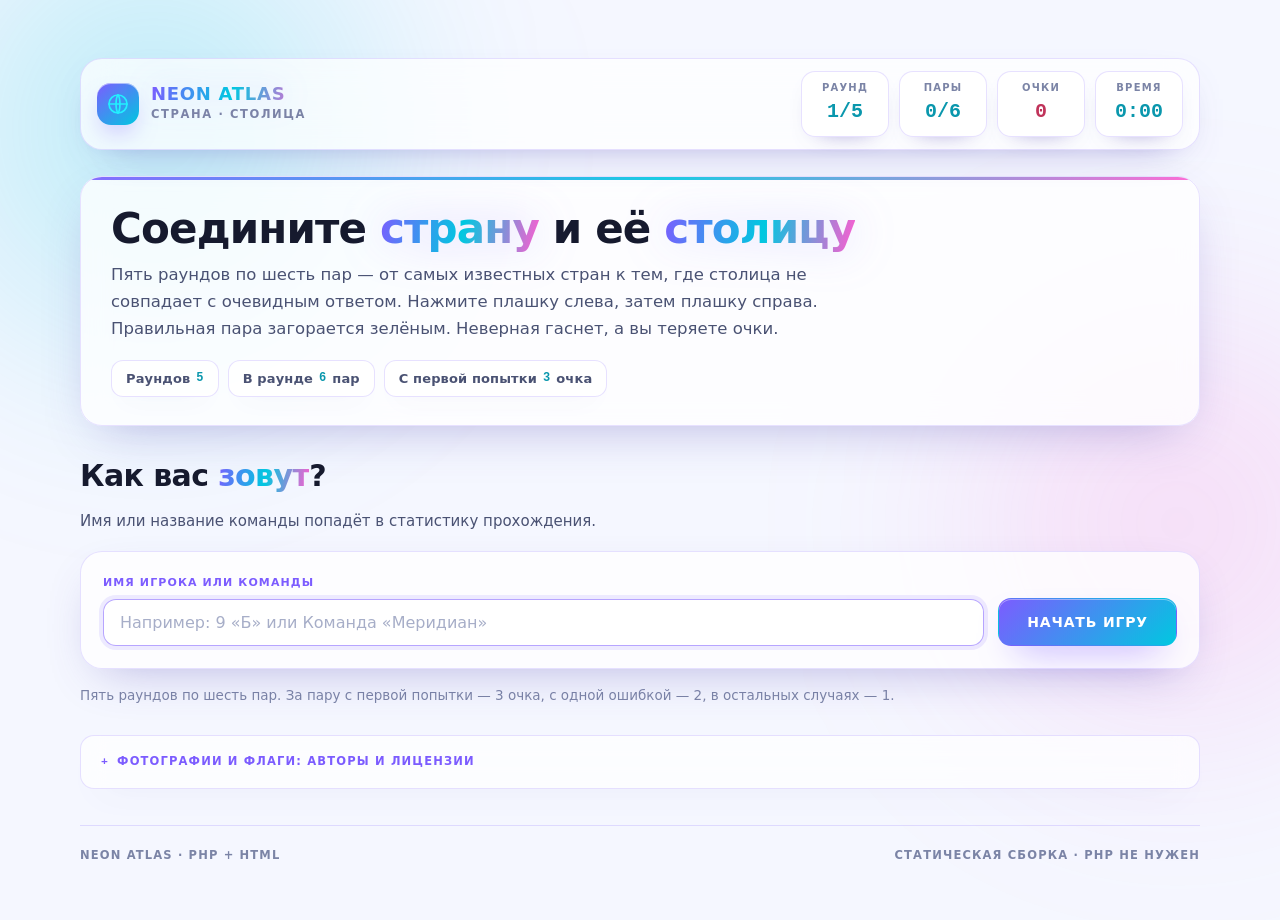
==== commit 60260b32: "Five rounds of six pairs, points 3/2/1, no plate lockout" ====
--- a/index.html
+++ b/index.html
@@ -4,7 +4,7 @@
 <meta charset="utf-8">
 <meta name="viewport" content="width=device-width, initial-scale=1">
 <title>NEON ATLAS · страна и столица</title>
-<meta name="description" content="Мини-игра: соотнесите страну и её столицу. Четыре раунда по пять пар, неон, таймер.">
+<meta name="description" content="Мини-игра: соотнесите страну и её столицу. Пять раундов по шесть пар, очки за пары, неон, таймер.">
 <link rel="stylesheet" href="style.css">
 </head>
 <body>
@@ -52,15 +52,15 @@
         <div class="hud" aria-live="polite">
             <div class="hud-item">
                 <small>Раунд</small>
-                <b id="hud-round">1/4</b>
+                <b id="hud-round">1/5</b>
             </div>
             <div class="hud-item">
                 <small>Пары</small>
-                <b id="hud-pairs">0/5</b>
+                <b id="hud-pairs">0/6</b>
             </div>
             <div class="hud-item hot">
-                <small>Ошибки</small>
-                <b id="hud-miss">0/2</b>
+                <small>Очки</small>
+                <b id="hud-score">0</b>
             </div>
             <div class="hud-item">
                 <small>Время</small>
@@ -72,15 +72,15 @@
     <section class="intro">
         <h1>Соедините <em>страну</em> и её <em>столицу</em></h1>
         <p>
-            Четыре раунда по пять пар — от самых известных стран к тем,
+            Пять раундов по шесть пар — от самых известных стран к тем,
             где столица не совпадает с очевидным ответом.
             Нажмите плашку слева, затем плашку справа. Правильная пара загорается зелёным.
-            Неверная гаснет, а ошибка записывается в счётчик.
+            Неверная гаснет, а вы теряете очки.
         </p>
         <div class="rules">
-            <span class="chip">Раундов <b>4</b></span>
-            <span class="chip">В раунде <b>5</b> пар</span>
-            <span class="chip">Ошибок до проигрыша <b>2</b></span>
+            <span class="chip">Раундов <b>5</b></span>
+            <span class="chip">В раунде <b>6</b> пар</span>
+            <span class="chip">С первой попытки <b>3</b> очка</span>
         </div>
     </section>
 
@@ -98,13 +98,14 @@
             <button type="submit" class="btn primary big" id="btn-start">Начать игру</button>
         </form>
         <p class="screen-hint">
-            Игра идёт без остановки: два промаха — и раунд закрыт.
+            Пять раундов по шесть пар. За пару с первой попытки — 3 очка,
+            с одной ошибкой — 2, в остальных случаях — 1.
         </p>
     </section>
 
     <section class="screen screen-game" id="screen-game" hidden>
         <div class="round-bar">
-            <span class="round-label">Раунд <b id="round-now">1</b> из 4</span>
+            <span class="round-label">Раунд <b id="round-now">1</b> из 5</span>
             <span class="round-sub" id="round-sub"></span>
         </div>
 
@@ -148,6 +149,7 @@
                         <th>Пар собрано</th>
                         <th>Ошибок</th>
                         <th>Время</th>
+                        <th>Очки</th>
                         <th>Итог раунда</th>
                     </tr>
                 </thead>
@@ -169,6 +171,7 @@
             <input type="hidden" name="_template" value="table">
             <input type="hidden" name="_captcha" value="false">
             <input type="hidden" name="Игрок" id="f-player" value="">
+            <input type="hidden" name="Очки" id="f-score" value="">
             <input type="hidden" name="Верно собрано пар" id="f-solved" value="">
             <input type="hidden" name="Общее время" id="f-total" value="">
             <div id="f-rounds"></div>
@@ -184,6 +187,21 @@
         </p>
         <ul>
                             <li>
+                                            <a href="https://commons.wikimedia.org/wiki/File%3AA_roof_of_a_building_at_the_Grand_Palace%2C_Bangkok%2C_sunrise%2C_2017.jpg"
+                           target="_blank" rel="noopener noreferrer">A roof of a building at the Grand Palace, Bangkok, sunrise, 2017.jpg</a>
+                                        — Bjørn Erik Pedersen                    <span class="lic">CC BY-SA 4.0</span>
+                </li>
+                            <li>
+                                            <a href="https://commons.wikimedia.org/wiki/File%3AAbujaNationalMosque.jpg"
+                           target="_blank" rel="noopener noreferrer">AbujaNationalMosque.jpg</a>
+                                        — Shiraz Chakera                    <span class="lic">CC BY-SA 2.0</span>
+                </li>
+                            <li>
+                                            <a href="https://commons.wikimedia.org/wiki/File%3AAngel_de_la_independencia170409.jpg"
+                           target="_blank" rel="noopener noreferrer">Angel de la independencia170409.jpg</a>
+                                        — Carlos Valenzuela                    <span class="lic">CC BY-SA 4.0</span>
+                </li>
+                            <li>
                                             <a href="https://commons.wikimedia.org/wiki/File%3AAnitkabir_Ankara.jpg"
                            target="_blank" rel="noopener noreferrer">Anitkabir Ankara.jpg</a>
                                         — Lethiciasouza                    <span class="lic">CC BY-SA 4.0</span>
@@ -219,11 +237,21 @@
                                         — Maksim Sokolov (maxergon.com)                    <span class="lic">CC BY-SA 4.0</span>
                 </li>
                             <li>
+                                            <a href="https://commons.wikimedia.org/wiki/File:Flag_of_Argentina.svg"
+                           target="_blank" rel="noopener noreferrer">Flag of Argentina.svg</a>
+                                        — Wikimedia Commons                    <span class="lic">Public domain</span>
+                </li>
+                            <li>
                                             <a href="https://commons.wikimedia.org/wiki/File:Flag_of_Australia.svg"
                            target="_blank" rel="noopener noreferrer">Flag of Australia.svg</a>
                                         — Original: Ivor Evans, Leslie John Hawkins, Egbert John Nuttall, Annie Dorrington and William Stevens Vector:  Ian Fieggen                    <span class="lic">Public domain</span>
                 </li>
                             <li>
+                                            <a href="https://commons.wikimedia.org/wiki/File:Flag_of_Austria.svg"
+                           target="_blank" rel="noopener noreferrer">Flag of Austria.svg</a>
+                                        — Wikimedia Commons                    <span class="lic">Public domain</span>
+                </li>
+                            <li>
                                             <a href="https://commons.wikimedia.org/wiki/File%3AFlag_of_Brazil.svg"
                            target="_blank" rel="noopener noreferrer">Flag of Brazil.svg</a>
                                         — Wikimedia Commons                    <span class="lic">Public domain</span>
@@ -254,6 +282,11 @@
                                         — Unknown authorUnknown author                    <span class="lic">Public domain</span>
                 </li>
                             <li>
+                                            <a href="https://commons.wikimedia.org/wiki/File:Flag_of_Hungary.svg"
+                           target="_blank" rel="noopener noreferrer">Flag of Hungary.svg</a>
+                                        — Wikimedia Commons                    <span class="lic">Public domain</span>
+                </li>
+                            <li>
                                             <a href="https://commons.wikimedia.org/wiki/File:Flag_of_India.svg"
                            target="_blank" rel="noopener noreferrer">Flag of India.svg</a>
                                         — Government of India                    <span class="lic">Public domain</span>
@@ -269,8 +302,23 @@
                                         — Various                    <span class="lic">Public domain</span>
                 </li>
                             <li>
+                                            <a href="https://commons.wikimedia.org/wiki/File:Flag_of_Mexico.svg"
+                           target="_blank" rel="noopener noreferrer">Flag of Mexico.svg</a>
+                                        — Wikimedia Commons                    <span class="lic">Public domain</span>
+                </li>
+                            <li>
                                             <a href="https://commons.wikimedia.org/wiki/File%3AFlag_of_Morocco.svg"
                            target="_blank" rel="noopener noreferrer">Flag of Morocco.svg</a>
+                                        — Wikimedia Commons                    <span class="lic">Public domain</span>
+                </li>
+                            <li>
+                                            <a href="https://commons.wikimedia.org/wiki/File:Flag_of_Nigeria.svg"
+                           target="_blank" rel="noopener noreferrer">Flag of Nigeria.svg</a>
+                                        — Wikimedia Commons                    <span class="lic">Public domain</span>
+                </li>
+                            <li>
+                                            <a href="https://commons.wikimedia.org/wiki/File%3AFlag_of_Portugal.svg"
+                           target="_blank" rel="noopener noreferrer">Flag of Portugal.svg</a>
                                         — Wikimedia Commons                    <span class="lic">Public domain</span>
                 </li>
                             <li>
@@ -279,6 +327,16 @@
                                         — Peter the Great                    <span class="lic">Public domain</span>
                 </li>
                             <li>
+                                            <a href="https://commons.wikimedia.org/wiki/File:Flag_of_South_Africa.svg"
+                           target="_blank" rel="noopener noreferrer">Flag of South Africa.svg</a>
+                                        — Wikimedia Commons                    <span class="lic">Public domain</span>
+                </li>
+                            <li>
+                                            <a href="https://commons.wikimedia.org/wiki/File:Flag_of_South_Korea.svg"
+                           target="_blank" rel="noopener noreferrer">Flag of South Korea.svg</a>
+                                        — Wikimedia Commons                    <span class="lic">Public domain</span>
+                </li>
+                            <li>
                                             <a href="https://commons.wikimedia.org/wiki/File:Flag_of_Spain.svg"
                            target="_blank" rel="noopener noreferrer">Flag of Spain.svg</a>
                                         — RelShot 263, Echando una mano; earlier version was Pedro A. Gracia Fajardo, escudo de Manual de Imagen Institucional de la Administración General del Estado                    <span class="lic">Public domain</span>
@@ -289,8 +347,18 @@
                                         — Wikimedia Commons                    <span class="lic">Public domain</span>
                 </li>
                             <li>
+                                            <a href="https://commons.wikimedia.org/wiki/File:Flag_of_Thailand.svg"
+                           target="_blank" rel="noopener noreferrer">Flag of Thailand.svg</a>
+                                        — Wikimedia Commons                    <span class="lic">Public domain</span>
+                </li>
+                            <li>
                                             <a href="https://commons.wikimedia.org/wiki/File%3AFlag_of_Turkey.svg"
                            target="_blank" rel="noopener noreferrer">Flag of Turkey.svg</a>
+                                        — Wikimedia Commons                    <span class="lic">Public domain</span>
+                </li>
+                            <li>
+                                            <a href="https://commons.wikimedia.org/wiki/File%3AFlag_of_the_Czech_Republic.svg"
+                           target="_blank" rel="noopener noreferrer">Flag of the Czech Republic.svg</a>
                                         — Wikimedia Commons                    <span class="lic">Public domain</span>
                 </li>
                             <li>
@@ -324,6 +392,16 @@
                                         — David Pirmann                    <span class="lic">CC BY 2.0</span>
                 </li>
                             <li>
+                                            <a href="https://commons.wikimedia.org/wiki/File%3AGyeonghoeru_%28Royal_Banquet_Hall%29_at_Gyeongbokgung_Palace%2C_Seoul.jpg"
+                           target="_blank" rel="noopener noreferrer">Gyeonghoeru (Royal Banquet Hall) at Gyeongbokgung Palace, Seoul.jpg</a>
+                                        — Frank Schulenburg                    <span class="lic">CC BY-SA 4.0</span>
+                </li>
+                            <li>
+                                            <a href="https://commons.wikimedia.org/wiki/File%3AHUN-2015-Budapest-Hungarian_Parliament_%28Budapest%29_2015-02.jpg"
+                           target="_blank" rel="noopener noreferrer">HUN-2015-Budapest-Hungarian Parliament (Budapest) 2015-02.jpg</a>
+                                        — Godot13                    <span class="lic">CC BY-SA 4.0</span>
+                </li>
+                            <li>
                                             <a href="https://commons.wikimedia.org/wiki/File%3AHassan_Tower_01.jpg"
                            target="_blank" rel="noopener noreferrer">Hassan Tower 01.jpg</a>
                                         — Bernard Gagnon                    <span class="lic">CC BY-SA 3.0</span>
@@ -334,6 +412,11 @@
                                         — Shagil Kannur                    <span class="lic">CC BY-SA 4.0</span>
                 </li>
                             <li>
+                                            <a href="https://commons.wikimedia.org/wiki/File%3ANorth_view_of_Charles_Bridge_from_M%C3%A1nes%C5%AFv_most%2C_Prague_20160808_1.jpg"
+                           target="_blank" rel="noopener noreferrer">North view of Charles Bridge from Mánesův most, Prague 20160808 1.jpg</a>
+                                        — DXR                    <span class="lic">CC BY-SA 4.0</span>
+                </li>
+                            <li>
                                             <a href="https://commons.wikimedia.org/wiki/File:Ottawa_-_Parliament_Hill_-_Centre_Block_04.JPG"
                            target="_blank" rel="noopener noreferrer">Ottawa - Parliament Hill - Centre Block 04.JPG</a>
                                         — Concierge.2C                    <span class="lic">CC BY-SA 3.0</span>
@@ -349,6 +432,16 @@
                                         — Thennicke                    <span class="lic">CC BY-SA 4.0</span>
                 </li>
                             <li>
+                                            <a href="https://commons.wikimedia.org/wiki/File%3AParte_superior_del_Obelisco_de_Buenos_Aires.jpg"
+                           target="_blank" rel="noopener noreferrer">Parte superior del Obelisco de Buenos Aires.jpg</a>
+                                        — ProtoplasmaKid                    <span class="lic">CC BY-SA 4.0</span>
+                </li>
+                            <li>
+                                            <a href="https://commons.wikimedia.org/wiki/File%3ASchoenbrunn_Palace_as_seen_from_Neptune_Fountain%2C_September_2016.jpg"
+                           target="_blank" rel="noopener noreferrer">Schoenbrunn Palace as seen from Neptune Fountain, September 2016.jpg</a>
+                                        — Martin Falbisoner                    <span class="lic">CC BY-SA 4.0</span>
+                </li>
+                            <li>
                                             <a href="https://commons.wikimedia.org/wiki/File:Sheikh_Zayed_Masjid_in_Abu_Dhabi,_United_Arab_Emirates_-_panoramio.jpg"
                            target="_blank" rel="noopener noreferrer">Sheikh Zayed Masjid in Abu Dhabi, United Arab Emirates - panoramio.jpg</a>
                                         — Rizwan Ullah Wazir                    <span class="lic">CC BY 3.0</span>
@@ -372,6 +465,16 @@
                                             <a href="https://commons.wikimedia.org/wiki/File%3AThe_Zytglogge_clock_tower.jpg"
                            target="_blank" rel="noopener noreferrer">The Zytglogge clock tower.jpg</a>
                                         — Dmitry A. Mottl                    <span class="lic">CC BY-SA 4.0</span>
+                </li>
+                            <li>
+                                            <a href="https://commons.wikimedia.org/wiki/File%3ATorre_Bel%C3%A9m_April_2009-4a.jpg"
+                           target="_blank" rel="noopener noreferrer">Torre Belém April 2009-4a.jpg</a>
+                                        — Alvesgaspar                    <span class="lic">CC BY-SA 3.0</span>
+                </li>
+                            <li>
+                                            <a href="https://commons.wikimedia.org/wiki/File%3AUnion_Buildings_Pretoria_05.jpg"
+                           target="_blank" rel="noopener noreferrer">Union Buildings Pretoria 05.jpg</a>
+                                        — Ruby D-Brown                    <span class="lic">CC BY 4.0</span>
                 </li>
                             <li>
                                             <a href="https://commons.wikimedia.org/wiki/File:United_States_Capitol_Building-1.jpg"
@@ -394,7 +497,7 @@
 </div>
 
 <script>
-window.NEON = {"pairs":[{"key":"fr","country":"Франция","capital":"Париж","landmark":"Эйфелева башня","fact":"Башню собирались разобрать через 20 лет. Она осталась навсегда.","code":"FR","flag":"img/flag_fr.png","photo":"img/fr.jpg","artC":"\u003Csvg class=\u0022art badge-art\u0022 viewBox=\u00220 0 200 120\u0022 role=\u0022img\u0022 aria-label=\u0022Франция\u0022\u003E\u003Cg fill=\u0022none\u0022 stroke=\u0022hsl(186 100% 62%)\u0022 stroke-width=\u00222.4\u0022 filter=\u0022url(#nglow)\u0022 opacity=\u0022.9\u0022\u003E\u003Cpath d=\u0022M100 18 L142 42 V78 L100 102 L58 78 V42 Z\u0022/\u003E\u003C/g\u003E\u003Cg fill=\u0022none\u0022 stroke=\u0022hsl(226 100% 68%)\u0022 stroke-width=\u00221.4\u0022 opacity=\u0022.55\u0022\u003E\u003Cpath d=\u0022M100 28 L132 46 V74 L100 92 L68 74 V46 Z\u0022/\u003E\u003C/g\u003E\u003Ctext x=\u0022100\u0022 y=\u002272\u0022 text-anchor=\u0022middle\u0022 font-family=\u0022Rajdhani, Segoe UI, sans-serif\u0022 font-size=\u002230\u0022 font-weight=\u0022700\u0022 letter-spacing=\u00222\u0022 fill=\u0022hsl(226 100% 68%)\u0022 filter=\u0022url(#nglow)\u0022\u003EFR\u003C/text\u003E\u003Cg stroke=\u0022hsl(186 100% 62%)\u0022 stroke-width=\u00221.6\u0022 opacity=\u0022.6\u0022\u003E\u003Cpath d=\u0022M40 60 H50 M150 60 H160\u0022/\u003E\u003C/g\u003E\u003C/svg\u003E","artK":"\u003Csvg class=\u0022art mark\u0022 viewBox=\u00220 0 200 120\u0022 role=\u0022img\u0022 aria-label=\u0022Эйфелева башня\u0022\u003E\u003Cg fill=\u0022none\u0022 stroke=\u0022url(#g-cyan)\u0022 stroke-width=\u00222.6\u0022 stroke-linecap=\u0022round\u0022 stroke-linejoin=\u0022round\u0022 filter=\u0022url(#nglow)\u0022\u003E\n  \u003Cpath d=\u0022M100 16 L88 100 M100 16 L112 100\u0022/\u003E\n  \u003Cpath d=\u0022M92 62 H108 M86 80 H114\u0022/\u003E\n  \u003Cpath d=\u0022M72 104 H128\u0022/\u003E\n  \u003Cpath d=\u0022M84 100 Q100 88 116 100\u0022/\u003E\n  \u003Cpath d=\u0022M100 16 V8\u0022/\u003E\n\u003C/g\u003E\n\u003Ccircle cx=\u0022100\u0022 cy=\u00226\u0022 r=\u00222.4\u0022 fill=\u0022#ff3ea5\u0022 filter=\u0022url(#nglow)\u0022/\u003E\u003C/svg\u003E"},{"key":"gb","country":"Великобритания","capital":"Лондон","landmark":"Биг-Бен","fact":"Биг-Бен — это колокол. Башня называется Элизабет-тауэр.","code":"GB","flag":"img/flag_gb.png","photo":"img/gb.jpg","artC":"\u003Csvg class=\u0022art badge-art\u0022 viewBox=\u00220 0 200 120\u0022 role=\u0022img\u0022 aria-label=\u0022Великобритания\u0022\u003E\u003Cg fill=\u0022none\u0022 stroke=\u0022hsl(320 100% 62%)\u0022 stroke-width=\u00222.4\u0022 filter=\u0022url(#nglow)\u0022 opacity=\u0022.9\u0022\u003E\u003Cpath d=\u0022M100 18 L142 42 V78 L100 102 L58 78 V42 Z\u0022/\u003E\u003C/g\u003E\u003Cg fill=\u0022none\u0022 stroke=\u0022hsl(0 100% 68%)\u0022 stroke-width=\u00221.4\u0022 opacity=\u0022.55\u0022\u003E\u003Cpath d=\u0022M100 28 L132 46 V74 L100 92 L68 74 V46 Z\u0022/\u003E\u003C/g\u003E\u003Ctext x=\u0022100\u0022 y=\u002272\u0022 text-anchor=\u0022middle\u0022 font-family=\u0022Rajdhani, Segoe UI, sans-serif\u0022 font-size=\u002230\u0022 font-weight=\u0022700\u0022 letter-spacing=\u00222\u0022 fill=\u0022hsl(0 100% 68%)\u0022 filter=\u0022url(#nglow)\u0022\u003EGB\u003C/text\u003E\u003Cg stroke=\u0022hsl(320 100% 62%)\u0022 stroke-width=\u00221.6\u0022 opacity=\u0022.6\u0022\u003E\u003Cpath d=\u0022M40 60 H50 M150 60 H160\u0022/\u003E\u003C/g\u003E\u003C/svg\u003E","artK":"\u003Csvg class=\u0022art mark\u0022 viewBox=\u00220 0 200 120\u0022 role=\u0022img\u0022 aria-label=\u0022Биг-Бен\u0022\u003E\u003Cg fill=\u0022none\u0022 stroke=\u0022url(#g-cyan)\u0022 stroke-width=\u00222.6\u0022 stroke-linecap=\u0022round\u0022 stroke-linejoin=\u0022round\u0022 filter=\u0022url(#nglow)\u0022\u003E\n  \u003Crect x=\u002288\u0022 y=\u002226\u0022 width=\u002224\u0022 height=\u002274\u0022 rx=\u00222\u0022/\u003E\n  \u003Cpath d=\u0022M100 8 L86 26 H114 Z\u0022/\u003E\n  \u003Ccircle cx=\u0022100\u0022 cy=\u002244\u0022 r=\u00227\u0022/\u003E\n  \u003Cpath d=\u0022M100 44 V39 M100 44 H105\u0022/\u003E\n  \u003Cpath d=\u0022M92 66 H108 M92 80 H108\u0022/\u003E\n  \u003Cpath d=\u0022M70 102 H130\u0022/\u003E\n  \u003Cpath d=\u0022M120 102 V60 H136 V102\u0022/\u003E\n\u003C/g\u003E\u003C/svg\u003E"},{"key":"it","country":"Италия","capital":"Рим","landmark":"Колизей","fact":"Колизей вмещал 50 000 зрителей — как приличный стадион.","code":"IT","flag":"img/flag_it.png","photo":"img/it.jpg","artC":"\u003Csvg class=\u0022art badge-art\u0022 viewBox=\u00220 0 200 120\u0022 role=\u0022img\u0022 aria-label=\u0022Италия\u0022\u003E\u003Cg fill=\u0022none\u0022 stroke=\u0022hsl(268 100% 62%)\u0022 stroke-width=\u00222.4\u0022 filter=\u0022url(#nglow)\u0022 opacity=\u0022.9\u0022\u003E\u003Cpath d=\u0022M100 18 L142 42 V78 L100 102 L58 78 V42 Z\u0022/\u003E\u003C/g\u003E\u003Cg fill=\u0022none\u0022 stroke=\u0022hsl(308 100% 68%)\u0022 stroke-width=\u00221.4\u0022 opacity=\u0022.55\u0022\u003E\u003Cpath d=\u0022M100 28 L132 46 V74 L100 92 L68 74 V46 Z\u0022/\u003E\u003C/g\u003E\u003Ctext x=\u0022100\u0022 y=\u002272\u0022 text-anchor=\u0022middle\u0022 font-family=\u0022Rajdhani, Segoe UI, sans-serif\u0022 font-size=\u002230\u0022 font-weight=\u0022700\u0022 letter-spacing=\u00222\u0022 fill=\u0022hsl(308 100% 68%)\u0022 filter=\u0022url(#nglow)\u0022\u003EIT\u003C/text\u003E\u003Cg stroke=\u0022hsl(268 100% 62%)\u0022 stroke-width=\u00221.6\u0022 opacity=\u0022.6\u0022\u003E\u003Cpath d=\u0022M40 60 H50 M150 60 H160\u0022/\u003E\u003C/g\u003E\u003C/svg\u003E","artK":"\u003Csvg class=\u0022art mark\u0022 viewBox=\u00220 0 200 120\u0022 role=\u0022img\u0022 aria-label=\u0022Колизей\u0022\u003E\u003Cg fill=\u0022none\u0022 stroke=\u0022url(#g-cyan)\u0022 stroke-width=\u00222.6\u0022 stroke-linecap=\u0022round\u0022 stroke-linejoin=\u0022round\u0022 filter=\u0022url(#nglow)\u0022\u003E\n  \u003Cpath d=\u0022M46 96 V52 Q100 26 154 52 V96\u0022/\u003E\n  \u003Cpath d=\u0022M46 66 Q100 42 154 66\u0022/\u003E\n  \u003Cpath d=\u0022M46 82 Q100 58 154 82\u0022/\u003E\n  \u003Cpath d=\u0022M60 96 V82 M78 96 V82 M100 96 V82 M122 96 V82 M140 96 V82\u0022/\u003E\n  \u003Cpath d=\u0022M60 82 V66 M80 82 V66 M120 82 V66 M140 82 V66\u0022/\u003E\n  \u003Cpath d=\u0022M38 100 H162\u0022/\u003E\n\u003C/g\u003E\u003C/svg\u003E"},{"key":"gr","country":"Греция","capital":"Афины","landmark":"Парфенон","fact":"Парфенон строили 9 лет, а реставрируют уже больше 40.","code":"GR","flag":"img/flag_gr.png","photo":"img/gr.jpg","artC":"\u003Csvg class=\u0022art badge-art\u0022 viewBox=\u00220 0 200 120\u0022 role=\u0022img\u0022 aria-label=\u0022Греция\u0022\u003E\u003Cg fill=\u0022none\u0022 stroke=\u0022hsl(42 100% 62%)\u0022 stroke-width=\u00222.4\u0022 filter=\u0022url(#nglow)\u0022 opacity=\u0022.9\u0022\u003E\u003Cpath d=\u0022M100 18 L142 42 V78 L100 102 L58 78 V42 Z\u0022/\u003E\u003C/g\u003E\u003Cg fill=\u0022none\u0022 stroke=\u0022hsl(82 100% 68%)\u0022 stroke-width=\u00221.4\u0022 opacity=\u0022.55\u0022\u003E\u003Cpath d=\u0022M100 28 L132 46 V74 L100 92 L68 74 V46 Z\u0022/\u003E\u003C/g\u003E\u003Ctext x=\u0022100\u0022 y=\u002272\u0022 text-anchor=\u0022middle\u0022 font-family=\u0022Rajdhani, Segoe UI, sans-serif\u0022 font-size=\u002230\u0022 font-weight=\u0022700\u0022 letter-spacing=\u00222\u0022 fill=\u0022hsl(82 100% 68%)\u0022 filter=\u0022url(#nglow)\u0022\u003EGR\u003C/text\u003E\u003Cg stroke=\u0022hsl(42 100% 62%)\u0022 stroke-width=\u00221.6\u0022 opacity=\u0022.6\u0022\u003E\u003Cpath d=\u0022M40 60 H50 M150 60 H160\u0022/\u003E\u003C/g\u003E\u003C/svg\u003E","artK":"\u003Csvg class=\u0022art mark\u0022 viewBox=\u00220 0 200 120\u0022 role=\u0022img\u0022 aria-label=\u0022Парфенон\u0022\u003E\u003Cg fill=\u0022none\u0022 stroke=\u0022url(#g-cyan)\u0022 stroke-width=\u00222.6\u0022 stroke-linecap=\u0022round\u0022 stroke-linejoin=\u0022round\u0022 filter=\u0022url(#nglow)\u0022\u003E\n  \u003Cpath d=\u0022M40 50 L100 24 L160 50\u0022/\u003E\n  \u003Cpath d=\u0022M48 50 H152 V58 H48 Z\u0022/\u003E\n  \u003Cpath d=\u0022M56 58 V92 M76 58 V92 M100 58 V92 M124 58 V92 M144 58 V92\u0022/\u003E\n  \u003Cpath d=\u0022M44 92 H156 M40 100 H160\u0022/\u003E\n\u003C/g\u003E\u003C/svg\u003E"},{"key":"de","country":"Германия","capital":"Берлин","landmark":"Бранденбургские ворота","fact":"Ворота пережили две мировые войны и одну стену.","code":"DE","flag":"img/flag_de.png","photo":"img/de.jpg","artC":"\u003Csvg class=\u0022art badge-art\u0022 viewBox=\u00220 0 200 120\u0022 role=\u0022img\u0022 aria-label=\u0022Германия\u0022\u003E\u003Cg fill=\u0022none\u0022 stroke=\u0022hsl(150 100% 62%)\u0022 stroke-width=\u00222.4\u0022 filter=\u0022url(#nglow)\u0022 opacity=\u0022.9\u0022\u003E\u003Cpath d=\u0022M100 18 L142 42 V78 L100 102 L58 78 V42 Z\u0022/\u003E\u003C/g\u003E\u003Cg fill=\u0022none\u0022 stroke=\u0022hsl(190 100% 68%)\u0022 stroke-width=\u00221.4\u0022 opacity=\u0022.55\u0022\u003E\u003Cpath d=\u0022M100 28 L132 46 V74 L100 92 L68 74 V46 Z\u0022/\u003E\u003C/g\u003E\u003Ctext x=\u0022100\u0022 y=\u002272\u0022 text-anchor=\u0022middle\u0022 font-family=\u0022Rajdhani, Segoe UI, sans-serif\u0022 font-size=\u002230\u0022 font-weight=\u0022700\u0022 letter-spacing=\u00222\u0022 fill=\u0022hsl(190 100% 68%)\u0022 filter=\u0022url(#nglow)\u0022\u003EDE\u003C/text\u003E\u003Cg stroke=\u0022hsl(150 100% 62%)\u0022 stroke-width=\u00221.6\u0022 opacity=\u0022.6\u0022\u003E\u003Cpath d=\u0022M40 60 H50 M150 60 H160\u0022/\u003E\u003C/g\u003E\u003C/svg\u003E","artK":"\u003Csvg class=\u0022art mark\u0022 viewBox=\u00220 0 200 120\u0022 role=\u0022img\u0022 aria-label=\u0022Бранденбургские ворота\u0022\u003E\u003Cg fill=\u0022none\u0022 stroke=\u0022url(#g-cyan)\u0022 stroke-width=\u00222.6\u0022 stroke-linecap=\u0022round\u0022 stroke-linejoin=\u0022round\u0022 filter=\u0022url(#nglow)\u0022\u003E\n  \u003Cpath d=\u0022M44 96 V44 H156 V96\u0022/\u003E\n  \u003Cpath d=\u0022M44 44 L54 32 H146 L156 44\u0022/\u003E\n  \u003Cpath d=\u0022M64 96 V56 M84 96 V56 M100 96 V56 M116 96 V56 M136 96 V56\u0022/\u003E\n  \u003Cpath d=\u0022M36 100 H164\u0022/\u003E\n  \u003Cpath d=\u0022M60 44 V34 M140 44 V34\u0022/\u003E\n\u003C/g\u003E\n\u003Cg fill=\u0022#ffd166\u0022 filter=\u0022url(#nglow)\u0022\u003E\n  \u003Crect x=\u002270\u0022 y=\u002238\u0022 width=\u00224\u0022 height=\u00224\u0022/\u003E\u003Crect x=\u002290\u0022 y=\u002238\u0022 width=\u00224\u0022 height=\u00224\u0022/\u003E\n  \u003Crect x=\u0022110\u0022 y=\u002238\u0022 width=\u00224\u0022 height=\u00224\u0022/\u003E\u003Crect x=\u0022130\u0022 y=\u002238\u0022 width=\u00224\u0022 height=\u00224\u0022/\u003E\n\u003C/g\u003E\u003C/svg\u003E"},{"key":"es","country":"Испания","capital":"Мадрид","landmark":"Ворота Алькала","fact":"Первые в Европе ворота, целиком построенные из камня.","code":"ES","flag":"img/flag_es.png","photo":"img/es.jpg","artC":"\u003Csvg class=\u0022art badge-art\u0022 viewBox=\u00220 0 200 120\u0022 role=\u0022img\u0022 aria-label=\u0022Испания\u0022\u003E\u003Cg fill=\u0022none\u0022 stroke=\u0022hsl(210 100% 62%)\u0022 stroke-width=\u00222.4\u0022 filter=\u0022url(#nglow)\u0022 opacity=\u0022.9\u0022\u003E\u003Cpath d=\u0022M100 18 L142 42 V78 L100 102 L58 78 V42 Z\u0022/\u003E\u003C/g\u003E\u003Cg fill=\u0022none\u0022 stroke=\u0022hsl(250 100% 68%)\u0022 stroke-width=\u00221.4\u0022 opacity=\u0022.55\u0022\u003E\u003Cpath d=\u0022M100 28 L132 46 V74 L100 92 L68 74 V46 Z\u0022/\u003E\u003C/g\u003E\u003Ctext x=\u0022100\u0022 y=\u002272\u0022 text-anchor=\u0022middle\u0022 font-family=\u0022Rajdhani, Segoe UI, sans-serif\u0022 font-size=\u002230\u0022 font-weight=\u0022700\u0022 letter-spacing=\u00222\u0022 fill=\u0022hsl(250 100% 68%)\u0022 filter=\u0022url(#nglow)\u0022\u003EES\u003C/text\u003E\u003Cg stroke=\u0022hsl(210 100% 62%)\u0022 stroke-width=\u00221.6\u0022 opacity=\u0022.6\u0022\u003E\u003Cpath d=\u0022M40 60 H50 M150 60 H160\u0022/\u003E\u003C/g\u003E\u003C/svg\u003E","artK":"\u003Csvg class=\u0022art mark\u0022 viewBox=\u00220 0 200 120\u0022 role=\u0022img\u0022 aria-label=\u0022Ворота Алькала\u0022\u003E\u003Cg fill=\u0022none\u0022 stroke=\u0022url(#g-cyan)\u0022 stroke-width=\u00222.6\u0022 stroke-linecap=\u0022round\u0022 stroke-linejoin=\u0022round\u0022 filter=\u0022url(#nglow)\u0022\u003E\n  \u003Cpath d=\u0022M50 96 V46 H150 V96\u0022/\u003E\n  \u003Cpath d=\u0022M50 46 L62 34 H138 L150 46\u0022/\u003E\n  \u003Cpath d=\u0022M70 96 V62 Q100 46 130 62 V96\u0022/\u003E\n  \u003Cpath d=\u0022M84 96 V76 H116 V96\u0022/\u003E\n  \u003Ccircle cx=\u0022100\u0022 cy=\u002230\u0022 r=\u00225\u0022/\u003E\n  \u003Cpath d=\u0022M42 100 H158\u0022/\u003E\n\u003C/g\u003E\n\u003Cg stroke=\u0022#ff3ea5\u0022 stroke-width=\u00222\u0022 fill=\u0022none\u0022 filter=\u0022url(#nglow)\u0022\u003E\n  \u003Cpath d=\u0022M58 52 H70 M130 52 H142\u0022/\u003E\n\u003C/g\u003E\u003C/svg\u003E"},{"key":"ru","country":"Россия","capital":"Москва","landmark":"Собор Василия Блаженного","fact":"Собор строили 6 лет. Легенда про ослепление зодчих — всего лишь легенда.","code":"RU","flag":"img/flag_ru.png","photo":"img/ru.jpg","artC":"\u003Csvg class=\u0022art badge-art\u0022 viewBox=\u00220 0 200 120\u0022 role=\u0022img\u0022 aria-label=\u0022Россия\u0022\u003E\u003Cg fill=\u0022none\u0022 stroke=\u0022hsl(330 100% 62%)\u0022 stroke-width=\u00222.4\u0022 filter=\u0022url(#nglow)\u0022 opacity=\u0022.9\u0022\u003E\u003Cpath d=\u0022M100 18 L142 42 V78 L100 102 L58 78 V42 Z\u0022/\u003E\u003C/g\u003E\u003Cg fill=\u0022none\u0022 stroke=\u0022hsl(10 100% 68%)\u0022 stroke-width=\u00221.4\u0022 opacity=\u0022.55\u0022\u003E\u003Cpath d=\u0022M100 28 L132 46 V74 L100 92 L68 74 V46 Z\u0022/\u003E\u003C/g\u003E\u003Ctext x=\u0022100\u0022 y=\u002272\u0022 text-anchor=\u0022middle\u0022 font-family=\u0022Rajdhani, Segoe UI, sans-serif\u0022 font-size=\u002230\u0022 font-weight=\u0022700\u0022 letter-spacing=\u00222\u0022 fill=\u0022hsl(10 100% 68%)\u0022 filter=\u0022url(#nglow)\u0022\u003ERU\u003C/text\u003E\u003Cg stroke=\u0022hsl(330 100% 62%)\u0022 stroke-width=\u00221.6\u0022 opacity=\u0022.6\u0022\u003E\u003Cpath d=\u0022M40 60 H50 M150 60 H160\u0022/\u003E\u003C/g\u003E\u003C/svg\u003E","artK":"\u003Csvg class=\u0022art mark\u0022 viewBox=\u00220 0 200 120\u0022 role=\u0022img\u0022 aria-label=\u0022Собор Василия Блаженного\u0022\u003E\u003Cg fill=\u0022none\u0022 stroke=\u0022url(#g-cyan)\u0022 stroke-width=\u00222.6\u0022 stroke-linecap=\u0022round\u0022 stroke-linejoin=\u0022round\u0022 filter=\u0022url(#nglow)\u0022\u003E\n  \u003Cpath d=\u0022M100 10 L100 26\u0022/\u003E\n  \u003Cpath d=\u0022M100 26 Q118 40 100 56 Q82 40 100 26\u0022/\u003E\n  \u003Cpath d=\u0022M74 34 L74 46\u0022/\u003E\n  \u003Cpath d=\u0022M74 46 Q88 56 74 68 Q60 56 74 46\u0022/\u003E\n  \u003Cpath d=\u0022M126 34 L126 46\u0022/\u003E\n  \u003Cpath d=\u0022M126 46 Q140 56 126 68 Q112 56 126 46\u0022/\u003E\n  \u003Crect x=\u002284\u0022 y=\u002270\u0022 width=\u002232\u0022 height=\u002226\u0022/\u003E\n  \u003Cpath d=\u0022M84 96 H116 M76 100 H124\u0022/\u003E\n  \u003Cpath d=\u0022M92 96 V82 H108 V96\u0022/\u003E\n\u003C/g\u003E\u003C/svg\u003E"},{"key":"nl","country":"Нидерланды","capital":"Амстердам","landmark":"Каналы и узкие дома","fact":"Дома стоят на сваях и слегка наклоняются. Но не падают.","code":"NL","flag":"img/flag_nl.png","photo":"img/nl.jpg","artC":"\u003Csvg class=\u0022art badge-art\u0022 viewBox=\u00220 0 200 120\u0022 role=\u0022img\u0022 aria-label=\u0022Нидерланды\u0022\u003E\u003Cg fill=\u0022none\u0022 stroke=\u0022hsl(96 100% 62%)\u0022 stroke-width=\u00222.4\u0022 filter=\u0022url(#nglow)\u0022 opacity=\u0022.9\u0022\u003E\u003Cpath d=\u0022M100 18 L142 42 V78 L100 102 L58 78 V42 Z\u0022/\u003E\u003C/g\u003E\u003Cg fill=\u0022none\u0022 stroke=\u0022hsl(136 100% 68%)\u0022 stroke-width=\u00221.4\u0022 opacity=\u0022.55\u0022\u003E\u003Cpath d=\u0022M100 28 L132 46 V74 L100 92 L68 74 V46 Z\u0022/\u003E\u003C/g\u003E\u003Ctext x=\u0022100\u0022 y=\u002272\u0022 text-anchor=\u0022middle\u0022 font-family=\u0022Rajdhani, Segoe UI, sans-serif\u0022 font-size=\u002230\u0022 font-weight=\u0022700\u0022 letter-spacing=\u00222\u0022 fill=\u0022hsl(136 100% 68%)\u0022 filter=\u0022url(#nglow)\u0022\u003ENL\u003C/text\u003E\u003Cg stroke=\u0022hsl(96 100% 62%)\u0022 stroke-width=\u00221.6\u0022 opacity=\u0022.6\u0022\u003E\u003Cpath d=\u0022M40 60 H50 M150 60 H160\u0022/\u003E\u003C/g\u003E\u003C/svg\u003E","artK":"\u003Csvg class=\u0022art mark\u0022 viewBox=\u00220 0 200 120\u0022 role=\u0022img\u0022 aria-label=\u0022Каналы и узкие дома\u0022\u003E\u003Cg fill=\u0022none\u0022 stroke=\u0022url(#g-cyan)\u0022 stroke-width=\u00222.6\u0022 stroke-linecap=\u0022round\u0022 stroke-linejoin=\u0022round\u0022 filter=\u0022url(#nglow)\u0022\u003E\n  \u003Cpath d=\u0022M50 96 V46 L62 30 L74 46 V96\u0022/\u003E\n  \u003Cpath d=\u0022M86 96 V38 L98 22 L110 38 V96\u0022/\u003E\n  \u003Cpath d=\u0022M122 96 V50 L134 34 L146 50 V96\u0022/\u003E\n  \u003Cpath d=\u0022M60 60 H64 M96 54 H100 M132 66 H136\u0022/\u003E\n  \u003Cpath d=\u0022M40 96 H160\u0022/\u003E\n  \u003Cpath d=\u0022M36 104 Q60 98 84 104 T132 104 T168 104\u0022/\u003E\n\u003C/g\u003E\n\u003Ccircle cx=\u0022100\u0022 cy=\u002212\u0022 r=\u00223\u0022 fill=\u0022#22f0ff\u0022 filter=\u0022url(#nglow)\u0022/\u003E\u003C/svg\u003E"},{"key":"jp","country":"Япония","capital":"Токио","landmark":"Башня Токио и Фудзи","fact":"Башню Токио построили из металлолома танков.","code":"JP","flag":"img/flag_jp.png","photo":"img/jp.jpg","artC":"\u003Csvg class=\u0022art badge-art\u0022 viewBox=\u00220 0 200 120\u0022 role=\u0022img\u0022 aria-label=\u0022Япония\u0022\u003E\u003Cg fill=\u0022none\u0022 stroke=\u0022hsl(250 100% 62%)\u0022 stroke-width=\u00222.4\u0022 filter=\u0022url(#nglow)\u0022 opacity=\u0022.9\u0022\u003E\u003Cpath d=\u0022M100 18 L142 42 V78 L100 102 L58 78 V42 Z\u0022/\u003E\u003C/g\u003E\u003Cg fill=\u0022none\u0022 stroke=\u0022hsl(290 100% 68%)\u0022 stroke-width=\u00221.4\u0022 opacity=\u0022.55\u0022\u003E\u003Cpath d=\u0022M100 28 L132 46 V74 L100 92 L68 74 V46 Z\u0022/\u003E\u003C/g\u003E\u003Ctext x=\u0022100\u0022 y=\u002272\u0022 text-anchor=\u0022middle\u0022 font-family=\u0022Rajdhani, Segoe UI, sans-serif\u0022 font-size=\u002230\u0022 font-weight=\u0022700\u0022 letter-spacing=\u00222\u0022 fill=\u0022hsl(290 100% 68%)\u0022 filter=\u0022url(#nglow)\u0022\u003EJP\u003C/text\u003E\u003Cg stroke=\u0022hsl(250 100% 62%)\u0022 stroke-width=\u00221.6\u0022 opacity=\u0022.6\u0022\u003E\u003Cpath d=\u0022M40 60 H50 M150 60 H160\u0022/\u003E\u003C/g\u003E\u003C/svg\u003E","artK":"\u003Csvg class=\u0022art mark\u0022 viewBox=\u00220 0 200 120\u0022 role=\u0022img\u0022 aria-label=\u0022Башня Токио и Фудзи\u0022\u003E\u003Cg fill=\u0022none\u0022 stroke=\u0022url(#g-cyan)\u0022 stroke-width=\u00222.6\u0022 stroke-linecap=\u0022round\u0022 stroke-linejoin=\u0022round\u0022 filter=\u0022url(#nglow)\u0022\u003E\n  \u003Cpath d=\u0022M100 18 L78 96 M100 18 L122 96\u0022/\u003E\n  \u003Cpath d=\u0022M86 58 H114 M82 78 H118\u0022/\u003E\n  \u003Cpath d=\u0022M70 100 H130\u0022/\u003E\n  \u003Cpath d=\u0022M100 18 V10\u0022/\u003E\n\u003C/g\u003E\n\u003Cg stroke=\u0022#ff3ea5\u0022 stroke-width=\u00222.4\u0022 fill=\u0022none\u0022 filter=\u0022url(#nglow)\u0022\u003E\n  \u003Cpath d=\u0022M96 96 H104 M94 88 H106 M92 80 H108\u0022/\u003E\n\u003C/g\u003E\n\u003Cpath d=\u0022M24 84 Q40 64 58 84 Z\u0022 fill=\u0022none\u0022 stroke=\u0022url(#g-magenta)\u0022 stroke-width=\u00222\u0022 filter=\u0022url(#nglow)\u0022/\u003E\u003C/svg\u003E"},{"key":"cn","country":"Китай","capital":"Пекин","landmark":"Запретный город","fact":"500 лет простым смертным вход был закрыт. Отсюда и название.","code":"CN","flag":"img/flag_cn.png","photo":"img/cn.jpg","artC":"\u003Csvg class=\u0022art badge-art\u0022 viewBox=\u00220 0 200 120\u0022 role=\u0022img\u0022 aria-label=\u0022Китай\u0022\u003E\u003Cg fill=\u0022none\u0022 stroke=\u0022hsl(12 100% 62%)\u0022 stroke-width=\u00222.4\u0022 filter=\u0022url(#nglow)\u0022 opacity=\u0022.9\u0022\u003E\u003Cpath d=\u0022M100 18 L142 42 V78 L100 102 L58 78 V42 Z\u0022/\u003E\u003C/g\u003E\u003Cg fill=\u0022none\u0022 stroke=\u0022hsl(52 100% 68%)\u0022 stroke-width=\u00221.4\u0022 opacity=\u0022.55\u0022\u003E\u003Cpath d=\u0022M100 28 L132 46 V74 L100 92 L68 74 V46 Z\u0022/\u003E\u003C/g\u003E\u003Ctext x=\u0022100\u0022 y=\u002272\u0022 text-anchor=\u0022middle\u0022 font-family=\u0022Rajdhani, Segoe UI, sans-serif\u0022 font-size=\u002230\u0022 font-weight=\u0022700\u0022 letter-spacing=\u00222\u0022 fill=\u0022hsl(52 100% 68%)\u0022 filter=\u0022url(#nglow)\u0022\u003ECN\u003C/text\u003E\u003Cg stroke=\u0022hsl(12 100% 62%)\u0022 stroke-width=\u00221.6\u0022 opacity=\u0022.6\u0022\u003E\u003Cpath d=\u0022M40 60 H50 M150 60 H160\u0022/\u003E\u003C/g\u003E\u003C/svg\u003E","artK":"\u003Csvg class=\u0022art mark\u0022 viewBox=\u00220 0 200 120\u0022 role=\u0022img\u0022 aria-label=\u0022Запретный город\u0022\u003E\u003Cg fill=\u0022none\u0022 stroke=\u0022url(#g-cyan)\u0022 stroke-width=\u00222.6\u0022 stroke-linecap=\u0022round\u0022 stroke-linejoin=\u0022round\u0022 filter=\u0022url(#nglow)\u0022\u003E\n  \u003Cpath d=\u0022M40 96 V40 H160 V96\u0022/\u003E\n  \u003Cpath d=\u0022M34 40 H166 L156 28 H44 Z\u0022/\u003E\n  \u003Cpath d=\u0022M70 96 V56 H90 V96 M110 96 V56 H130 V96\u0022/\u003E\n  \u003Cpath d=\u0022M100 40 V48\u0022/\u003E\n  \u003Cpath d=\u0022M32 100 H168\u0022/\u003E\n\u003C/g\u003E\n\u003Cg fill=\u0022#ff3ea5\u0022 filter=\u0022url(#nglow)\u0022\u003E\n  \u003Ccircle cx=\u002252\u0022 cy=\u002252\u0022 r=\u00222.6\u0022/\u003E\u003Ccircle cx=\u0022148\u0022 cy=\u002252\u0022 r=\u00222.6\u0022/\u003E\n\u003C/g\u003E\u003C/svg\u003E"},{"key":"in","country":"Индия","capital":"Нью-Дели","landmark":"Ворота Индии","fact":"Мемориал посвящён 74 000 солдат. Имена выбиты на камне.","code":"IN","flag":"img/flag_in.png","photo":"img/in.jpg","artC":"\u003Csvg class=\u0022art badge-art\u0022 viewBox=\u00220 0 200 120\u0022 role=\u0022img\u0022 aria-label=\u0022Индия\u0022\u003E\u003Cg fill=\u0022none\u0022 stroke=\u0022hsl(286 100% 62%)\u0022 stroke-width=\u00222.4\u0022 filter=\u0022url(#nglow)\u0022 opacity=\u0022.9\u0022\u003E\u003Cpath d=\u0022M100 18 L142 42 V78 L100 102 L58 78 V42 Z\u0022/\u003E\u003C/g\u003E\u003Cg fill=\u0022none\u0022 stroke=\u0022hsl(326 100% 68%)\u0022 stroke-width=\u00221.4\u0022 opacity=\u0022.55\u0022\u003E\u003Cpath d=\u0022M100 28 L132 46 V74 L100 92 L68 74 V46 Z\u0022/\u003E\u003C/g\u003E\u003Ctext x=\u0022100\u0022 y=\u002272\u0022 text-anchor=\u0022middle\u0022 font-family=\u0022Rajdhani, Segoe UI, sans-serif\u0022 font-size=\u002230\u0022 font-weight=\u0022700\u0022 letter-spacing=\u00222\u0022 fill=\u0022hsl(326 100% 68%)\u0022 filter=\u0022url(#nglow)\u0022\u003EIN\u003C/text\u003E\u003Cg stroke=\u0022hsl(286 100% 62%)\u0022 stroke-width=\u00221.6\u0022 opacity=\u0022.6\u0022\u003E\u003Cpath d=\u0022M40 60 H50 M150 60 H160\u0022/\u003E\u003C/g\u003E\u003C/svg\u003E","artK":"\u003Csvg class=\u0022art mark\u0022 viewBox=\u00220 0 200 120\u0022 role=\u0022img\u0022 aria-label=\u0022Ворота Индии\u0022\u003E\u003Cg fill=\u0022none\u0022 stroke=\u0022url(#g-cyan)\u0022 stroke-width=\u00222.6\u0022 stroke-linecap=\u0022round\u0022 stroke-linejoin=\u0022round\u0022 filter=\u0022url(#nglow)\u0022\u003E\n  \u003Crect x=\u002282\u0022 y=\u002242\u0022 width=\u002236\u0022 height=\u002254\u0022 rx=\u002218\u0022/\u003E\n  \u003Cpath d=\u0022M82 60 H118\u0022/\u003E\n  \u003Cpath d=\u0022M74 96 V50 H126 V96\u0022/\u003E\n  \u003Cpath d=\u0022M64 96 H136 M60 102 H140\u0022/\u003E\n  \u003Cpath d=\u0022M100 26 V16\u0022/\u003E\n\u003C/g\u003E\n\u003Cg stroke=\u0022#ffd166\u0022 stroke-width=\u00222\u0022 fill=\u0022none\u0022 filter=\u0022url(#nglow)\u0022\u003E\n  \u003Cpath d=\u0022M88 74 Q100 66 112 74\u0022/\u003E\n\u003C/g\u003E\u003C/svg\u003E"},{"key":"ae","country":"ОАЭ","capital":"Абу-Даби","landmark":"Мечеть шейха Зайда","fact":"Внутри помещается 40 000 человек и один очень большой ковёр.","code":"AE","flag":"img/flag_ae.png","photo":"img/ae.jpg","artC":"\u003Csvg class=\u0022art badge-art\u0022 viewBox=\u00220 0 200 120\u0022 role=\u0022img\u0022 aria-label=\u0022ОАЭ\u0022\u003E\u003Cg fill=\u0022none\u0022 stroke=\u0022hsl(168 100% 62%)\u0022 stroke-width=\u00222.4\u0022 filter=\u0022url(#nglow)\u0022 opacity=\u0022.9\u0022\u003E\u003Cpath d=\u0022M100 18 L142 42 V78 L100 102 L58 78 V42 Z\u0022/\u003E\u003C/g\u003E\u003Cg fill=\u0022none\u0022 stroke=\u0022hsl(208 100% 68%)\u0022 stroke-width=\u00221.4\u0022 opacity=\u0022.55\u0022\u003E\u003Cpath d=\u0022M100 28 L132 46 V74 L100 92 L68 74 V46 Z\u0022/\u003E\u003C/g\u003E\u003Ctext x=\u0022100\u0022 y=\u002272\u0022 text-anchor=\u0022middle\u0022 font-family=\u0022Rajdhani, Segoe UI, sans-serif\u0022 font-size=\u002230\u0022 font-weight=\u0022700\u0022 letter-spacing=\u00222\u0022 fill=\u0022hsl(208 100% 68%)\u0022 filter=\u0022url(#nglow)\u0022\u003EAE\u003C/text\u003E\u003Cg stroke=\u0022hsl(168 100% 62%)\u0022 stroke-width=\u00221.6\u0022 opacity=\u0022.6\u0022\u003E\u003Cpath d=\u0022M40 60 H50 M150 60 H160\u0022/\u003E\u003C/g\u003E\u003C/svg\u003E","artK":"\u003Csvg class=\u0022art mark\u0022 viewBox=\u00220 0 200 120\u0022 role=\u0022img\u0022 aria-label=\u0022Мечеть шейха Зайда\u0022\u003E\u003Cg fill=\u0022none\u0022 stroke=\u0022url(#g-cyan)\u0022 stroke-width=\u00222.6\u0022 stroke-linecap=\u0022round\u0022 stroke-linejoin=\u0022round\u0022 filter=\u0022url(#nglow)\u0022\u003E\n  \u003Cpath d=\u0022M100 20 Q128 40 128 66 Q128 84 100 88 Q72 84 72 66 Q72 40 100 20 Z\u0022/\u003E\n  \u003Cpath d=\u0022M100 20 V10\u0022/\u003E\n  \u003Cpath d=\u0022M52 96 V58 Q52 48 60 44 V96\u0022/\u003E\n  \u003Cpath d=\u0022M148 96 V58 Q148 48 140 44 V96\u0022/\u003E\n  \u003Cpath d=\u0022M44 96 H156 M40 102 H160\u0022/\u003E\n  \u003Cpath d=\u0022M92 88 V74 H108 V88\u0022/\u003E\n\u003C/g\u003E\n\u003Ccircle cx=\u002260\u0022 cy=\u002236\u0022 r=\u00222.6\u0022 fill=\u0022#22f0ff\u0022 filter=\u0022url(#nglow)\u0022/\u003E\n\u003Ccircle cx=\u0022140\u0022 cy=\u002236\u0022 r=\u00222.6\u0022 fill=\u0022#22f0ff\u0022 filter=\u0022url(#nglow)\u0022/\u003E\u003C/svg\u003E"},{"key":"eg","country":"Египет","capital":"Каир","landmark":"Пирамиды Гизы","fact":"Единственное из семи чудес света, дошедшее до нас.","code":"EG","flag":"img/flag_eg.png","photo":"img/eg.jpg","artC":"\u003Csvg class=\u0022art badge-art\u0022 viewBox=\u00220 0 200 120\u0022 role=\u0022img\u0022 aria-label=\u0022Египет\u0022\u003E\u003Cg fill=\u0022none\u0022 stroke=\u0022hsl(60 100% 62%)\u0022 stroke-width=\u00222.4\u0022 filter=\u0022url(#nglow)\u0022 opacity=\u0022.9\u0022\u003E\u003Cpath d=\u0022M100 18 L142 42 V78 L100 102 L58 78 V42 Z\u0022/\u003E\u003C/g\u003E\u003Cg fill=\u0022none\u0022 stroke=\u0022hsl(100 100% 68%)\u0022 stroke-width=\u00221.4\u0022 opacity=\u0022.55\u0022\u003E\u003Cpath d=\u0022M100 28 L132 46 V74 L100 92 L68 74 V46 Z\u0022/\u003E\u003C/g\u003E\u003Ctext x=\u0022100\u0022 y=\u002272\u0022 text-anchor=\u0022middle\u0022 font-family=\u0022Rajdhani, Segoe UI, sans-serif\u0022 font-size=\u002230\u0022 font-weight=\u0022700\u0022 letter-spacing=\u00222\u0022 fill=\u0022hsl(100 100% 68%)\u0022 filter=\u0022url(#nglow)\u0022\u003EEG\u003C/text\u003E\u003Cg stroke=\u0022hsl(60 100% 62%)\u0022 stroke-width=\u00221.6\u0022 opacity=\u0022.6\u0022\u003E\u003Cpath d=\u0022M40 60 H50 M150 60 H160\u0022/\u003E\u003C/g\u003E\u003C/svg\u003E","artK":"\u003Csvg class=\u0022art mark\u0022 viewBox=\u00220 0 200 120\u0022 role=\u0022img\u0022 aria-label=\u0022Пирамиды Гизы\u0022\u003E\u003Cg fill=\u0022none\u0022 stroke=\u0022url(#g-cyan)\u0022 stroke-width=\u00222.6\u0022 stroke-linecap=\u0022round\u0022 stroke-linejoin=\u0022round\u0022 filter=\u0022url(#nglow)\u0022\u003E\n  \u003Cpath d=\u0022M38 96 L86 30 L134 96 Z\u0022/\u003E\n  \u003Cpath d=\u0022M104 96 L140 48 L176 96 Z\u0022/\u003E\n  \u003Cpath d=\u0022M86 30 L98 96\u0022/\u003E\n  \u003Cpath d=\u0022M30 100 H180\u0022/\u003E\n\u003C/g\u003E\n\u003Ccircle cx=\u002260\u0022 cy=\u002222\u0022 r=\u00223\u0022 fill=\u0022#ffd166\u0022 filter=\u0022url(#nglow)\u0022/\u003E\u003C/svg\u003E"},{"key":"us","country":"США","capital":"Вашингтон","landmark":"Капитолий","fact":"Купол Капитолия весит примерно как 40 вагонов метро.","code":"US","flag":"img/flag_us.png","photo":"img/us.jpg","artC":"\u003Csvg class=\u0022art badge-art\u0022 viewBox=\u00220 0 200 120\u0022 role=\u0022img\u0022 aria-label=\u0022США\u0022\u003E\u003Cg fill=\u0022none\u0022 stroke=\u0022hsl(288 100% 62%)\u0022 stroke-width=\u00222.4\u0022 filter=\u0022url(#nglow)\u0022 opacity=\u0022.9\u0022\u003E\u003Cpath d=\u0022M100 18 L142 42 V78 L100 102 L58 78 V42 Z\u0022/\u003E\u003C/g\u003E\u003Cg fill=\u0022none\u0022 stroke=\u0022hsl(328 100% 68%)\u0022 stroke-width=\u00221.4\u0022 opacity=\u0022.55\u0022\u003E\u003Cpath d=\u0022M100 28 L132 46 V74 L100 92 L68 74 V46 Z\u0022/\u003E\u003C/g\u003E\u003Ctext x=\u0022100\u0022 y=\u002272\u0022 text-anchor=\u0022middle\u0022 font-family=\u0022Rajdhani, Segoe UI, sans-serif\u0022 font-size=\u002230\u0022 font-weight=\u0022700\u0022 letter-spacing=\u00222\u0022 fill=\u0022hsl(328 100% 68%)\u0022 filter=\u0022url(#nglow)\u0022\u003EUS\u003C/text\u003E\u003Cg stroke=\u0022hsl(288 100% 62%)\u0022 stroke-width=\u00221.6\u0022 opacity=\u0022.6\u0022\u003E\u003Cpath d=\u0022M40 60 H50 M150 60 H160\u0022/\u003E\u003C/g\u003E\u003C/svg\u003E","artK":"\u003Csvg class=\u0022art mark\u0022 viewBox=\u00220 0 200 120\u0022 role=\u0022img\u0022 aria-label=\u0022Капитолий\u0022\u003E\u003Cg fill=\u0022none\u0022 stroke=\u0022url(#g-cyan)\u0022 stroke-width=\u00222.6\u0022 stroke-linecap=\u0022round\u0022 stroke-linejoin=\u0022round\u0022 filter=\u0022url(#nglow)\u0022\u003E\n  \u003Cpath d=\u0022M100 18 Q118 30 118 46 H82 Q82 30 100 18 Z\u0022/\u003E\n  \u003Cpath d=\u0022M100 18 V10\u0022/\u003E\n  \u003Cpath d=\u0022M74 46 H126 V58 H74 Z\u0022/\u003E\n  \u003Cpath d=\u0022M60 96 V58 H140 V96\u0022/\u003E\n  \u003Cpath d=\u0022M84 96 V74 H116 V96\u0022/\u003E\n  \u003Cpath d=\u0022M52 100 H148\u0022/\u003E\n\u003C/g\u003E\u003C/svg\u003E"},{"key":"ca","country":"Канада","capital":"Оттава","landmark":"Парламентский холм","fact":"Башня мира — 92 метра, и карильон в ней играет до сих пор.","code":"CA","flag":"img/flag_ca.png","photo":"img/ca.jpg","artC":"\u003Csvg class=\u0022art badge-art\u0022 viewBox=\u00220 0 200 120\u0022 role=\u0022img\u0022 aria-label=\u0022Канада\u0022\u003E\u003Cg fill=\u0022none\u0022 stroke=\u0022hsl(340 100% 62%)\u0022 stroke-width=\u00222.4\u0022 filter=\u0022url(#nglow)\u0022 opacity=\u0022.9\u0022\u003E\u003Cpath d=\u0022M100 18 L142 42 V78 L100 102 L58 78 V42 Z\u0022/\u003E\u003C/g\u003E\u003Cg fill=\u0022none\u0022 stroke=\u0022hsl(20 100% 68%)\u0022 stroke-width=\u00221.4\u0022 opacity=\u0022.55\u0022\u003E\u003Cpath d=\u0022M100 28 L132 46 V74 L100 92 L68 74 V46 Z\u0022/\u003E\u003C/g\u003E\u003Ctext x=\u0022100\u0022 y=\u002272\u0022 text-anchor=\u0022middle\u0022 font-family=\u0022Rajdhani, Segoe UI, sans-serif\u0022 font-size=\u002230\u0022 font-weight=\u0022700\u0022 letter-spacing=\u00222\u0022 fill=\u0022hsl(20 100% 68%)\u0022 filter=\u0022url(#nglow)\u0022\u003ECA\u003C/text\u003E\u003Cg stroke=\u0022hsl(340 100% 62%)\u0022 stroke-width=\u00221.6\u0022 opacity=\u0022.6\u0022\u003E\u003Cpath d=\u0022M40 60 H50 M150 60 H160\u0022/\u003E\u003C/g\u003E\u003C/svg\u003E","artK":"\u003Csvg class=\u0022art mark\u0022 viewBox=\u00220 0 200 120\u0022 role=\u0022img\u0022 aria-label=\u0022Парламентский холм\u0022\u003E\u003Cg fill=\u0022none\u0022 stroke=\u0022url(#g-cyan)\u0022 stroke-width=\u00222.6\u0022 stroke-linecap=\u0022round\u0022 stroke-linejoin=\u0022round\u0022 filter=\u0022url(#nglow)\u0022\u003E\n  \u003Crect x=\u002292\u0022 y=\u002224\u0022 width=\u002230\u0022 height=\u002272\u0022/\u003E\n  \u003Cpath d=\u0022M107 24 L107 12\u0022/\u003E\n  \u003Cpath d=\u0022M92 38 H122 M92 52 H122 M92 66 H122\u0022/\u003E\n  \u003Cpath d=\u0022M60 96 V56 H86 V96 M128 96 V56 H154 V96\u0022/\u003E\n  \u003Cpath d=\u0022M52 100 H162\u0022/\u003E\n  \u003Ccircle cx=\u0022107\u0022 cy=\u002244\u0022 r=\u00226\u0022/\u003E\n\u003C/g\u003E\n\u003Cg stroke=\u0022#ffd166\u0022 stroke-width=\u00222\u0022 fill=\u0022none\u0022 filter=\u0022url(#nglow)\u0022\u003E\n  \u003Cpath d=\u0022M66 66 H80 M134 66 H148\u0022/\u003E\n\u003C/g\u003E\u003C/svg\u003E"},{"key":"au","country":"Австралия","capital":"Канберра","landmark":"Здание парламента","fact":"Парламент встроен в холм: крыша — газон, по нему ходят люди.","code":"AU","flag":"img/flag_au.png","photo":"img/au.jpg","artC":"\u003Csvg class=\u0022art badge-art\u0022 viewBox=\u00220 0 200 120\u0022 role=\u0022img\u0022 aria-label=\u0022Австралия\u0022\u003E\u003Cg fill=\u0022none\u0022 stroke=\u0022hsl(128 100% 62%)\u0022 stroke-width=\u00222.4\u0022 filter=\u0022url(#nglow)\u0022 opacity=\u0022.9\u0022\u003E\u003Cpath d=\u0022M100 18 L142 42 V78 L100 102 L58 78 V42 Z\u0022/\u003E\u003C/g\u003E\u003Cg fill=\u0022none\u0022 stroke=\u0022hsl(168 100% 68%)\u0022 stroke-width=\u00221.4\u0022 opacity=\u0022.55\u0022\u003E\u003Cpath d=\u0022M100 28 L132 46 V74 L100 92 L68 74 V46 Z\u0022/\u003E\u003C/g\u003E\u003Ctext x=\u0022100\u0022 y=\u002272\u0022 text-anchor=\u0022middle\u0022 font-family=\u0022Rajdhani, Segoe UI, sans-serif\u0022 font-size=\u002230\u0022 font-weight=\u0022700\u0022 letter-spacing=\u00222\u0022 fill=\u0022hsl(168 100% 68%)\u0022 filter=\u0022url(#nglow)\u0022\u003EAU\u003C/text\u003E\u003Cg stroke=\u0022hsl(128 100% 62%)\u0022 stroke-width=\u00221.6\u0022 opacity=\u0022.6\u0022\u003E\u003Cpath d=\u0022M40 60 H50 M150 60 H160\u0022/\u003E\u003C/g\u003E\u003C/svg\u003E","artK":"\u003Csvg class=\u0022art mark\u0022 viewBox=\u00220 0 200 120\u0022 role=\u0022img\u0022 aria-label=\u0022Здание парламента\u0022\u003E\u003Cg fill=\u0022none\u0022 stroke=\u0022url(#g-cyan)\u0022 stroke-width=\u00222.6\u0022 stroke-linecap=\u0022round\u0022 stroke-linejoin=\u0022round\u0022 filter=\u0022url(#nglow)\u0022\u003E\n  \u003Cpath d=\u0022M28 96 L100 46 L172 96 Z\u0022/\u003E\n  \u003Cpath d=\u0022M62 96 L100 72 L138 96\u0022/\u003E\n  \u003Cpath d=\u0022M100 46 V28\u0022/\u003E\n  \u003Cpath d=\u0022M100 28 L118 22 L100 16 Z\u0022/\u003E\n  \u003Cpath d=\u0022M22 100 H178\u0022/\u003E\n\u003C/g\u003E\u003C/svg\u003E"},{"key":"br","country":"Бразилия","capital":"Бразилиа","landmark":"Национальный конгресс","fact":"Город построили с нуля за 4 года и сверху он похож на самолёт.","code":"BR","flag":"img/flag_br.png","photo":"img/br.jpg","artC":"\u003Csvg class=\u0022art badge-art\u0022 viewBox=\u00220 0 200 120\u0022 role=\u0022img\u0022 aria-label=\u0022Бразилия\u0022\u003E\u003Cg fill=\u0022none\u0022 stroke=\u0022hsl(186 100% 62%)\u0022 stroke-width=\u00222.4\u0022 filter=\u0022url(#nglow)\u0022 opacity=\u0022.9\u0022\u003E\u003Cpath d=\u0022M100 18 L142 42 V78 L100 102 L58 78 V42 Z\u0022/\u003E\u003C/g\u003E\u003Cg fill=\u0022none\u0022 stroke=\u0022hsl(226 100% 68%)\u0022 stroke-width=\u00221.4\u0022 opacity=\u0022.55\u0022\u003E\u003Cpath d=\u0022M100 28 L132 46 V74 L100 92 L68 74 V46 Z\u0022/\u003E\u003C/g\u003E\u003Ctext x=\u0022100\u0022 y=\u002272\u0022 text-anchor=\u0022middle\u0022 font-family=\u0022Rajdhani, Segoe UI, sans-serif\u0022 font-size=\u002230\u0022 font-weight=\u0022700\u0022 letter-spacing=\u00222\u0022 fill=\u0022hsl(226 100% 68%)\u0022 filter=\u0022url(#nglow)\u0022\u003EBR\u003C/text\u003E\u003Cg stroke=\u0022hsl(186 100% 62%)\u0022 stroke-width=\u00221.6\u0022 opacity=\u0022.6\u0022\u003E\u003Cpath d=\u0022M40 60 H50 M150 60 H160\u0022/\u003E\u003C/g\u003E\u003C/svg\u003E","artK":"\u003Csvg class=\u0022art mark\u0022 viewBox=\u00220 0 200 120\u0022 role=\u0022img\u0022 aria-label=\u0022Национальный конгресс\u0022\u003E\u003Cg fill=\u0022none\u0022 stroke=\u0022url(#g-cyan)\u0022 stroke-width=\u00222.6\u0022 stroke-linecap=\u0022round\u0022 stroke-linejoin=\u0022round\u0022 filter=\u0022url(#nglow)\u0022\u003E\n  \u003Cpath d=\u0022M100 18 Q118 30 118 46 H82 Q82 30 100 18 Z\u0022/\u003E\n  \u003Cpath d=\u0022M100 18 V10\u0022/\u003E\n  \u003Cpath d=\u0022M74 46 H126 V58 H74 Z\u0022/\u003E\n  \u003Cpath d=\u0022M60 96 V58 H140 V96\u0022/\u003E\n  \u003Cpath d=\u0022M84 96 V74 H116 V96\u0022/\u003E\n  \u003Cpath d=\u0022M52 100 H148\u0022/\u003E\n\u003C/g\u003E\u003C/svg\u003E"},{"key":"tr","country":"Турция","capital":"Анкара","landmark":"Мавзолей Ататюрка","fact":"Стамбул — крупнейший город, но столица именно Анкара.","code":"TR","flag":"img/flag_tr.png","photo":"img/tr.jpg","artC":"\u003Csvg class=\u0022art badge-art\u0022 viewBox=\u00220 0 200 120\u0022 role=\u0022img\u0022 aria-label=\u0022Турция\u0022\u003E\u003Cg fill=\u0022none\u0022 stroke=\u0022hsl(320 100% 62%)\u0022 stroke-width=\u00222.4\u0022 filter=\u0022url(#nglow)\u0022 opacity=\u0022.9\u0022\u003E\u003Cpath d=\u0022M100 18 L142 42 V78 L100 102 L58 78 V42 Z\u0022/\u003E\u003C/g\u003E\u003Cg fill=\u0022none\u0022 stroke=\u0022hsl(0 100% 68%)\u0022 stroke-width=\u00221.4\u0022 opacity=\u0022.55\u0022\u003E\u003Cpath d=\u0022M100 28 L132 46 V74 L100 92 L68 74 V46 Z\u0022/\u003E\u003C/g\u003E\u003Ctext x=\u0022100\u0022 y=\u002272\u0022 text-anchor=\u0022middle\u0022 font-family=\u0022Rajdhani, Segoe UI, sans-serif\u0022 font-size=\u002230\u0022 font-weight=\u0022700\u0022 letter-spacing=\u00222\u0022 fill=\u0022hsl(0 100% 68%)\u0022 filter=\u0022url(#nglow)\u0022\u003ETR\u003C/text\u003E\u003Cg stroke=\u0022hsl(320 100% 62%)\u0022 stroke-width=\u00221.6\u0022 opacity=\u0022.6\u0022\u003E\u003Cpath d=\u0022M40 60 H50 M150 60 H160\u0022/\u003E\u003C/g\u003E\u003C/svg\u003E","artK":"\u003Csvg class=\u0022art mark\u0022 viewBox=\u00220 0 200 120\u0022 role=\u0022img\u0022 aria-label=\u0022Мавзолей Ататюрка\u0022\u003E\u003Cg fill=\u0022none\u0022 stroke=\u0022url(#g-cyan)\u0022 stroke-width=\u00222.6\u0022 stroke-linecap=\u0022round\u0022 stroke-linejoin=\u0022round\u0022 filter=\u0022url(#nglow)\u0022\u003E\n  \u003Cpath d=\u0022M100 18 Q118 30 118 46 H82 Q82 30 100 18 Z\u0022/\u003E\n  \u003Cpath d=\u0022M100 18 V10\u0022/\u003E\n  \u003Cpath d=\u0022M74 46 H126 V58 H74 Z\u0022/\u003E\n  \u003Cpath d=\u0022M60 96 V58 H140 V96\u0022/\u003E\n  \u003Cpath d=\u0022M84 96 V74 H116 V96\u0022/\u003E\n  \u003Cpath d=\u0022M52 100 H148\u0022/\u003E\n\u003C/g\u003E\u003C/svg\u003E"},{"key":"ch","country":"Швейцария","capital":"Берн","landmark":"Часовая башня Цитглогге","fact":"Берн — столица лишь формально: официально это «федеральный город».","code":"CH","flag":"img/flag_ch.png","photo":"img/ch.jpg","artC":"\u003Csvg class=\u0022art badge-art\u0022 viewBox=\u00220 0 200 120\u0022 role=\u0022img\u0022 aria-label=\u0022Швейцария\u0022\u003E\u003Cg fill=\u0022none\u0022 stroke=\u0022hsl(268 100% 62%)\u0022 stroke-width=\u00222.4\u0022 filter=\u0022url(#nglow)\u0022 opacity=\u0022.9\u0022\u003E\u003Cpath d=\u0022M100 18 L142 42 V78 L100 102 L58 78 V42 Z\u0022/\u003E\u003C/g\u003E\u003Cg fill=\u0022none\u0022 stroke=\u0022hsl(308 100% 68%)\u0022 stroke-width=\u00221.4\u0022 opacity=\u0022.55\u0022\u003E\u003Cpath d=\u0022M100 28 L132 46 V74 L100 92 L68 74 V46 Z\u0022/\u003E\u003C/g\u003E\u003Ctext x=\u0022100\u0022 y=\u002272\u0022 text-anchor=\u0022middle\u0022 font-family=\u0022Rajdhani, Segoe UI, sans-serif\u0022 font-size=\u002230\u0022 font-weight=\u0022700\u0022 letter-spacing=\u00222\u0022 fill=\u0022hsl(308 100% 68%)\u0022 filter=\u0022url(#nglow)\u0022\u003ECH\u003C/text\u003E\u003Cg stroke=\u0022hsl(268 100% 62%)\u0022 stroke-width=\u00221.6\u0022 opacity=\u0022.6\u0022\u003E\u003Cpath d=\u0022M40 60 H50 M150 60 H160\u0022/\u003E\u003C/g\u003E\u003C/svg\u003E","artK":"\u003Csvg class=\u0022art mark\u0022 viewBox=\u00220 0 200 120\u0022 role=\u0022img\u0022 aria-label=\u0022Часовая башня Цитглогге\u0022\u003E\u003Cg fill=\u0022none\u0022 stroke=\u0022url(#g-cyan)\u0022 stroke-width=\u00222.6\u0022 stroke-linecap=\u0022round\u0022 stroke-linejoin=\u0022round\u0022 filter=\u0022url(#nglow)\u0022\u003E\n  \u003Crect x=\u002288\u0022 y=\u002226\u0022 width=\u002224\u0022 height=\u002274\u0022 rx=\u00222\u0022/\u003E\n  \u003Cpath d=\u0022M100 8 L86 26 H114 Z\u0022/\u003E\n  \u003Ccircle cx=\u0022100\u0022 cy=\u002244\u0022 r=\u00227\u0022/\u003E\n  \u003Cpath d=\u0022M100 44 V39 M100 44 H105\u0022/\u003E\n  \u003Cpath d=\u0022M92 66 H108 M92 80 H108\u0022/\u003E\n  \u003Cpath d=\u0022M70 102 H130\u0022/\u003E\n  \u003Cpath d=\u0022M120 102 V60 H136 V102\u0022/\u003E\n\u003C/g\u003E\u003C/svg\u003E"},{"key":"ma","country":"Марокко","capital":"Рабат","landmark":"Башня Хасана","fact":"Башню строили как минарет крупнейшей мечети, но она осталась недостроенной.","code":"MA","flag":"img/flag_ma.png","photo":"img/ma.jpg","artC":"\u003Csvg class=\u0022art badge-art\u0022 viewBox=\u00220 0 200 120\u0022 role=\u0022img\u0022 aria-label=\u0022Марокко\u0022\u003E\u003Cg fill=\u0022none\u0022 stroke=\u0022hsl(42 100% 62%)\u0022 stroke-width=\u00222.4\u0022 filter=\u0022url(#nglow)\u0022 opacity=\u0022.9\u0022\u003E\u003Cpath d=\u0022M100 18 L142 42 V78 L100 102 L58 78 V42 Z\u0022/\u003E\u003C/g\u003E\u003Cg fill=\u0022none\u0022 stroke=\u0022hsl(82 100% 68%)\u0022 stroke-width=\u00221.4\u0022 opacity=\u0022.55\u0022\u003E\u003Cpath d=\u0022M100 28 L132 46 V74 L100 92 L68 74 V46 Z\u0022/\u003E\u003C/g\u003E\u003Ctext x=\u0022100\u0022 y=\u002272\u0022 text-anchor=\u0022middle\u0022 font-family=\u0022Rajdhani, Segoe UI, sans-serif\u0022 font-size=\u002230\u0022 font-weight=\u0022700\u0022 letter-spacing=\u00222\u0022 fill=\u0022hsl(82 100% 68%)\u0022 filter=\u0022url(#nglow)\u0022\u003EMA\u003C/text\u003E\u003Cg stroke=\u0022hsl(42 100% 62%)\u0022 stroke-width=\u00221.6\u0022 opacity=\u0022.6\u0022\u003E\u003Cpath d=\u0022M40 60 H50 M150 60 H160\u0022/\u003E\u003C/g\u003E\u003C/svg\u003E","artK":"\u003Csvg class=\u0022art mark\u0022 viewBox=\u00220 0 200 120\u0022 role=\u0022img\u0022 aria-label=\u0022Башня Хасана\u0022\u003E\u003Cg fill=\u0022none\u0022 stroke=\u0022url(#g-cyan)\u0022 stroke-width=\u00222.6\u0022 stroke-linecap=\u0022round\u0022 stroke-linejoin=\u0022round\u0022 filter=\u0022url(#nglow)\u0022\u003E\n  \u003Cpath d=\u0022M100 18 Q118 30 118 46 H82 Q82 30 100 18 Z\u0022/\u003E\n  \u003Cpath d=\u0022M100 18 V10\u0022/\u003E\n  \u003Cpath d=\u0022M74 46 H126 V58 H74 Z\u0022/\u003E\n  \u003Cpath d=\u0022M60 96 V58 H140 V96\u0022/\u003E\n  \u003Cpath d=\u0022M84 96 V74 H116 V96\u0022/\u003E\n  \u003Cpath d=\u0022M52 100 H148\u0022/\u003E\n\u003C/g\u003E\u003C/svg\u003E"}],"size":5,"rounds":4,"maxMiss":2,"plan":[["fr","gb","it","es","eg"],["de","gr","ru","cn","jp"],["us","ca","au","br","tr"],["nl","in","ae","ch","ma"]],"mail":"kovalenko_09@mail.ru"};
+window.NEON = {"pairs":[{"key":"fr","country":"Франция","capital":"Париж","landmark":"Эйфелева башня","fact":"Башню собирались разобрать через 20 лет. Она осталась навсегда.","code":"FR","flag":"img/flag_fr.png","photo":"img/fr.jpg","artC":"\u003Csvg class=\u0022art badge-art\u0022 viewBox=\u00220 0 200 120\u0022 role=\u0022img\u0022 aria-label=\u0022Франция\u0022\u003E\u003Cg fill=\u0022none\u0022 stroke=\u0022hsl(186 100% 62%)\u0022 stroke-width=\u00222.4\u0022 filter=\u0022url(#nglow)\u0022 opacity=\u0022.9\u0022\u003E\u003Cpath d=\u0022M100 18 L142 42 V78 L100 102 L58 78 V42 Z\u0022/\u003E\u003C/g\u003E\u003Cg fill=\u0022none\u0022 stroke=\u0022hsl(226 100% 68%)\u0022 stroke-width=\u00221.4\u0022 opacity=\u0022.55\u0022\u003E\u003Cpath d=\u0022M100 28 L132 46 V74 L100 92 L68 74 V46 Z\u0022/\u003E\u003C/g\u003E\u003Ctext x=\u0022100\u0022 y=\u002272\u0022 text-anchor=\u0022middle\u0022 font-family=\u0022Rajdhani, Segoe UI, sans-serif\u0022 font-size=\u002230\u0022 font-weight=\u0022700\u0022 letter-spacing=\u00222\u0022 fill=\u0022hsl(226 100% 68%)\u0022 filter=\u0022url(#nglow)\u0022\u003EFR\u003C/text\u003E\u003Cg stroke=\u0022hsl(186 100% 62%)\u0022 stroke-width=\u00221.6\u0022 opacity=\u0022.6\u0022\u003E\u003Cpath d=\u0022M40 60 H50 M150 60 H160\u0022/\u003E\u003C/g\u003E\u003C/svg\u003E","artK":"\u003Csvg class=\u0022art mark\u0022 viewBox=\u00220 0 200 120\u0022 role=\u0022img\u0022 aria-label=\u0022Эйфелева башня\u0022\u003E\u003Cg fill=\u0022none\u0022 stroke=\u0022url(#g-cyan)\u0022 stroke-width=\u00222.6\u0022 stroke-linecap=\u0022round\u0022 stroke-linejoin=\u0022round\u0022 filter=\u0022url(#nglow)\u0022\u003E\n  \u003Cpath d=\u0022M100 16 L88 100 M100 16 L112 100\u0022/\u003E\n  \u003Cpath d=\u0022M92 62 H108 M86 80 H114\u0022/\u003E\n  \u003Cpath d=\u0022M72 104 H128\u0022/\u003E\n  \u003Cpath d=\u0022M84 100 Q100 88 116 100\u0022/\u003E\n  \u003Cpath d=\u0022M100 16 V8\u0022/\u003E\n\u003C/g\u003E\n\u003Ccircle cx=\u0022100\u0022 cy=\u00226\u0022 r=\u00222.4\u0022 fill=\u0022#ff3ea5\u0022 filter=\u0022url(#nglow)\u0022/\u003E\u003C/svg\u003E"},{"key":"gb","country":"Великобритания","capital":"Лондон","landmark":"Биг-Бен","fact":"Биг-Бен — это колокол. Башня называется Элизабет-тауэр.","code":"GB","flag":"img/flag_gb.png","photo":"img/gb.jpg","artC":"\u003Csvg class=\u0022art badge-art\u0022 viewBox=\u00220 0 200 120\u0022 role=\u0022img\u0022 aria-label=\u0022Великобритания\u0022\u003E\u003Cg fill=\u0022none\u0022 stroke=\u0022hsl(320 100% 62%)\u0022 stroke-width=\u00222.4\u0022 filter=\u0022url(#nglow)\u0022 opacity=\u0022.9\u0022\u003E\u003Cpath d=\u0022M100 18 L142 42 V78 L100 102 L58 78 V42 Z\u0022/\u003E\u003C/g\u003E\u003Cg fill=\u0022none\u0022 stroke=\u0022hsl(0 100% 68%)\u0022 stroke-width=\u00221.4\u0022 opacity=\u0022.55\u0022\u003E\u003Cpath d=\u0022M100 28 L132 46 V74 L100 92 L68 74 V46 Z\u0022/\u003E\u003C/g\u003E\u003Ctext x=\u0022100\u0022 y=\u002272\u0022 text-anchor=\u0022middle\u0022 font-family=\u0022Rajdhani, Segoe UI, sans-serif\u0022 font-size=\u002230\u0022 font-weight=\u0022700\u0022 letter-spacing=\u00222\u0022 fill=\u0022hsl(0 100% 68%)\u0022 filter=\u0022url(#nglow)\u0022\u003EGB\u003C/text\u003E\u003Cg stroke=\u0022hsl(320 100% 62%)\u0022 stroke-width=\u00221.6\u0022 opacity=\u0022.6\u0022\u003E\u003Cpath d=\u0022M40 60 H50 M150 60 H160\u0022/\u003E\u003C/g\u003E\u003C/svg\u003E","artK":"\u003Csvg class=\u0022art mark\u0022 viewBox=\u00220 0 200 120\u0022 role=\u0022img\u0022 aria-label=\u0022Биг-Бен\u0022\u003E\u003Cg fill=\u0022none\u0022 stroke=\u0022url(#g-cyan)\u0022 stroke-width=\u00222.6\u0022 stroke-linecap=\u0022round\u0022 stroke-linejoin=\u0022round\u0022 filter=\u0022url(#nglow)\u0022\u003E\n  \u003Crect x=\u002288\u0022 y=\u002226\u0022 width=\u002224\u0022 height=\u002274\u0022 rx=\u00222\u0022/\u003E\n  \u003Cpath d=\u0022M100 8 L86 26 H114 Z\u0022/\u003E\n  \u003Ccircle cx=\u0022100\u0022 cy=\u002244\u0022 r=\u00227\u0022/\u003E\n  \u003Cpath d=\u0022M100 44 V39 M100 44 H105\u0022/\u003E\n  \u003Cpath d=\u0022M92 66 H108 M92 80 H108\u0022/\u003E\n  \u003Cpath d=\u0022M70 102 H130\u0022/\u003E\n  \u003Cpath d=\u0022M120 102 V60 H136 V102\u0022/\u003E\n\u003C/g\u003E\u003C/svg\u003E"},{"key":"it","country":"Италия","capital":"Рим","landmark":"Колизей","fact":"Колизей вмещал 50 000 зрителей — как приличный стадион.","code":"IT","flag":"img/flag_it.png","photo":"img/it.jpg","artC":"\u003Csvg class=\u0022art badge-art\u0022 viewBox=\u00220 0 200 120\u0022 role=\u0022img\u0022 aria-label=\u0022Италия\u0022\u003E\u003Cg fill=\u0022none\u0022 stroke=\u0022hsl(268 100% 62%)\u0022 stroke-width=\u00222.4\u0022 filter=\u0022url(#nglow)\u0022 opacity=\u0022.9\u0022\u003E\u003Cpath d=\u0022M100 18 L142 42 V78 L100 102 L58 78 V42 Z\u0022/\u003E\u003C/g\u003E\u003Cg fill=\u0022none\u0022 stroke=\u0022hsl(308 100% 68%)\u0022 stroke-width=\u00221.4\u0022 opacity=\u0022.55\u0022\u003E\u003Cpath d=\u0022M100 28 L132 46 V74 L100 92 L68 74 V46 Z\u0022/\u003E\u003C/g\u003E\u003Ctext x=\u0022100\u0022 y=\u002272\u0022 text-anchor=\u0022middle\u0022 font-family=\u0022Rajdhani, Segoe UI, sans-serif\u0022 font-size=\u002230\u0022 font-weight=\u0022700\u0022 letter-spacing=\u00222\u0022 fill=\u0022hsl(308 100% 68%)\u0022 filter=\u0022url(#nglow)\u0022\u003EIT\u003C/text\u003E\u003Cg stroke=\u0022hsl(268 100% 62%)\u0022 stroke-width=\u00221.6\u0022 opacity=\u0022.6\u0022\u003E\u003Cpath d=\u0022M40 60 H50 M150 60 H160\u0022/\u003E\u003C/g\u003E\u003C/svg\u003E","artK":"\u003Csvg class=\u0022art mark\u0022 viewBox=\u00220 0 200 120\u0022 role=\u0022img\u0022 aria-label=\u0022Колизей\u0022\u003E\u003Cg fill=\u0022none\u0022 stroke=\u0022url(#g-cyan)\u0022 stroke-width=\u00222.6\u0022 stroke-linecap=\u0022round\u0022 stroke-linejoin=\u0022round\u0022 filter=\u0022url(#nglow)\u0022\u003E\n  \u003Cpath d=\u0022M46 96 V52 Q100 26 154 52 V96\u0022/\u003E\n  \u003Cpath d=\u0022M46 66 Q100 42 154 66\u0022/\u003E\n  \u003Cpath d=\u0022M46 82 Q100 58 154 82\u0022/\u003E\n  \u003Cpath d=\u0022M60 96 V82 M78 96 V82 M100 96 V82 M122 96 V82 M140 96 V82\u0022/\u003E\n  \u003Cpath d=\u0022M60 82 V66 M80 82 V66 M120 82 V66 M140 82 V66\u0022/\u003E\n  \u003Cpath d=\u0022M38 100 H162\u0022/\u003E\n\u003C/g\u003E\u003C/svg\u003E"},{"key":"gr","country":"Греция","capital":"Афины","landmark":"Парфенон","fact":"Парфенон строили 9 лет, а реставрируют уже больше 40.","code":"GR","flag":"img/flag_gr.png","photo":"img/gr.jpg","artC":"\u003Csvg class=\u0022art badge-art\u0022 viewBox=\u00220 0 200 120\u0022 role=\u0022img\u0022 aria-label=\u0022Греция\u0022\u003E\u003Cg fill=\u0022none\u0022 stroke=\u0022hsl(42 100% 62%)\u0022 stroke-width=\u00222.4\u0022 filter=\u0022url(#nglow)\u0022 opacity=\u0022.9\u0022\u003E\u003Cpath d=\u0022M100 18 L142 42 V78 L100 102 L58 78 V42 Z\u0022/\u003E\u003C/g\u003E\u003Cg fill=\u0022none\u0022 stroke=\u0022hsl(82 100% 68%)\u0022 stroke-width=\u00221.4\u0022 opacity=\u0022.55\u0022\u003E\u003Cpath d=\u0022M100 28 L132 46 V74 L100 92 L68 74 V46 Z\u0022/\u003E\u003C/g\u003E\u003Ctext x=\u0022100\u0022 y=\u002272\u0022 text-anchor=\u0022middle\u0022 font-family=\u0022Rajdhani, Segoe UI, sans-serif\u0022 font-size=\u002230\u0022 font-weight=\u0022700\u0022 letter-spacing=\u00222\u0022 fill=\u0022hsl(82 100% 68%)\u0022 filter=\u0022url(#nglow)\u0022\u003EGR\u003C/text\u003E\u003Cg stroke=\u0022hsl(42 100% 62%)\u0022 stroke-width=\u00221.6\u0022 opacity=\u0022.6\u0022\u003E\u003Cpath d=\u0022M40 60 H50 M150 60 H160\u0022/\u003E\u003C/g\u003E\u003C/svg\u003E","artK":"\u003Csvg class=\u0022art mark\u0022 viewBox=\u00220 0 200 120\u0022 role=\u0022img\u0022 aria-label=\u0022Парфенон\u0022\u003E\u003Cg fill=\u0022none\u0022 stroke=\u0022url(#g-cyan)\u0022 stroke-width=\u00222.6\u0022 stroke-linecap=\u0022round\u0022 stroke-linejoin=\u0022round\u0022 filter=\u0022url(#nglow)\u0022\u003E\n  \u003Cpath d=\u0022M40 50 L100 24 L160 50\u0022/\u003E\n  \u003Cpath d=\u0022M48 50 H152 V58 H48 Z\u0022/\u003E\n  \u003Cpath d=\u0022M56 58 V92 M76 58 V92 M100 58 V92 M124 58 V92 M144 58 V92\u0022/\u003E\n  \u003Cpath d=\u0022M44 92 H156 M40 100 H160\u0022/\u003E\n\u003C/g\u003E\u003C/svg\u003E"},{"key":"de","country":"Германия","capital":"Берлин","landmark":"Бранденбургские ворота","fact":"Ворота пережили две мировые войны и одну стену.","code":"DE","flag":"img/flag_de.png","photo":"img/de.jpg","artC":"\u003Csvg class=\u0022art badge-art\u0022 viewBox=\u00220 0 200 120\u0022 role=\u0022img\u0022 aria-label=\u0022Германия\u0022\u003E\u003Cg fill=\u0022none\u0022 stroke=\u0022hsl(150 100% 62%)\u0022 stroke-width=\u00222.4\u0022 filter=\u0022url(#nglow)\u0022 opacity=\u0022.9\u0022\u003E\u003Cpath d=\u0022M100 18 L142 42 V78 L100 102 L58 78 V42 Z\u0022/\u003E\u003C/g\u003E\u003Cg fill=\u0022none\u0022 stroke=\u0022hsl(190 100% 68%)\u0022 stroke-width=\u00221.4\u0022 opacity=\u0022.55\u0022\u003E\u003Cpath d=\u0022M100 28 L132 46 V74 L100 92 L68 74 V46 Z\u0022/\u003E\u003C/g\u003E\u003Ctext x=\u0022100\u0022 y=\u002272\u0022 text-anchor=\u0022middle\u0022 font-family=\u0022Rajdhani, Segoe UI, sans-serif\u0022 font-size=\u002230\u0022 font-weight=\u0022700\u0022 letter-spacing=\u00222\u0022 fill=\u0022hsl(190 100% 68%)\u0022 filter=\u0022url(#nglow)\u0022\u003EDE\u003C/text\u003E\u003Cg stroke=\u0022hsl(150 100% 62%)\u0022 stroke-width=\u00221.6\u0022 opacity=\u0022.6\u0022\u003E\u003Cpath d=\u0022M40 60 H50 M150 60 H160\u0022/\u003E\u003C/g\u003E\u003C/svg\u003E","artK":"\u003Csvg class=\u0022art mark\u0022 viewBox=\u00220 0 200 120\u0022 role=\u0022img\u0022 aria-label=\u0022Бранденбургские ворота\u0022\u003E\u003Cg fill=\u0022none\u0022 stroke=\u0022url(#g-cyan)\u0022 stroke-width=\u00222.6\u0022 stroke-linecap=\u0022round\u0022 stroke-linejoin=\u0022round\u0022 filter=\u0022url(#nglow)\u0022\u003E\n  \u003Cpath d=\u0022M44 96 V44 H156 V96\u0022/\u003E\n  \u003Cpath d=\u0022M44 44 L54 32 H146 L156 44\u0022/\u003E\n  \u003Cpath d=\u0022M64 96 V56 M84 96 V56 M100 96 V56 M116 96 V56 M136 96 V56\u0022/\u003E\n  \u003Cpath d=\u0022M36 100 H164\u0022/\u003E\n  \u003Cpath d=\u0022M60 44 V34 M140 44 V34\u0022/\u003E\n\u003C/g\u003E\n\u003Cg fill=\u0022#ffd166\u0022 filter=\u0022url(#nglow)\u0022\u003E\n  \u003Crect x=\u002270\u0022 y=\u002238\u0022 width=\u00224\u0022 height=\u00224\u0022/\u003E\u003Crect x=\u002290\u0022 y=\u002238\u0022 width=\u00224\u0022 height=\u00224\u0022/\u003E\n  \u003Crect x=\u0022110\u0022 y=\u002238\u0022 width=\u00224\u0022 height=\u00224\u0022/\u003E\u003Crect x=\u0022130\u0022 y=\u002238\u0022 width=\u00224\u0022 height=\u00224\u0022/\u003E\n\u003C/g\u003E\u003C/svg\u003E"},{"key":"es","country":"Испания","capital":"Мадрид","landmark":"Ворота Алькала","fact":"Первые в Европе ворота, целиком построенные из камня.","code":"ES","flag":"img/flag_es.png","photo":"img/es.jpg","artC":"\u003Csvg class=\u0022art badge-art\u0022 viewBox=\u00220 0 200 120\u0022 role=\u0022img\u0022 aria-label=\u0022Испания\u0022\u003E\u003Cg fill=\u0022none\u0022 stroke=\u0022hsl(210 100% 62%)\u0022 stroke-width=\u00222.4\u0022 filter=\u0022url(#nglow)\u0022 opacity=\u0022.9\u0022\u003E\u003Cpath d=\u0022M100 18 L142 42 V78 L100 102 L58 78 V42 Z\u0022/\u003E\u003C/g\u003E\u003Cg fill=\u0022none\u0022 stroke=\u0022hsl(250 100% 68%)\u0022 stroke-width=\u00221.4\u0022 opacity=\u0022.55\u0022\u003E\u003Cpath d=\u0022M100 28 L132 46 V74 L100 92 L68 74 V46 Z\u0022/\u003E\u003C/g\u003E\u003Ctext x=\u0022100\u0022 y=\u002272\u0022 text-anchor=\u0022middle\u0022 font-family=\u0022Rajdhani, Segoe UI, sans-serif\u0022 font-size=\u002230\u0022 font-weight=\u0022700\u0022 letter-spacing=\u00222\u0022 fill=\u0022hsl(250 100% 68%)\u0022 filter=\u0022url(#nglow)\u0022\u003EES\u003C/text\u003E\u003Cg stroke=\u0022hsl(210 100% 62%)\u0022 stroke-width=\u00221.6\u0022 opacity=\u0022.6\u0022\u003E\u003Cpath d=\u0022M40 60 H50 M150 60 H160\u0022/\u003E\u003C/g\u003E\u003C/svg\u003E","artK":"\u003Csvg class=\u0022art mark\u0022 viewBox=\u00220 0 200 120\u0022 role=\u0022img\u0022 aria-label=\u0022Ворота Алькала\u0022\u003E\u003Cg fill=\u0022none\u0022 stroke=\u0022url(#g-cyan)\u0022 stroke-width=\u00222.6\u0022 stroke-linecap=\u0022round\u0022 stroke-linejoin=\u0022round\u0022 filter=\u0022url(#nglow)\u0022\u003E\n  \u003Cpath d=\u0022M50 96 V46 H150 V96\u0022/\u003E\n  \u003Cpath d=\u0022M50 46 L62 34 H138 L150 46\u0022/\u003E\n  \u003Cpath d=\u0022M70 96 V62 Q100 46 130 62 V96\u0022/\u003E\n  \u003Cpath d=\u0022M84 96 V76 H116 V96\u0022/\u003E\n  \u003Ccircle cx=\u0022100\u0022 cy=\u002230\u0022 r=\u00225\u0022/\u003E\n  \u003Cpath d=\u0022M42 100 H158\u0022/\u003E\n\u003C/g\u003E\n\u003Cg stroke=\u0022#ff3ea5\u0022 stroke-width=\u00222\u0022 fill=\u0022none\u0022 filter=\u0022url(#nglow)\u0022\u003E\n  \u003Cpath d=\u0022M58 52 H70 M130 52 H142\u0022/\u003E\n\u003C/g\u003E\u003C/svg\u003E"},{"key":"ru","country":"Россия","capital":"Москва","landmark":"Собор Василия Блаженного","fact":"Собор строили 6 лет. Легенда про ослепление зодчих — всего лишь легенда.","code":"RU","flag":"img/flag_ru.png","photo":"img/ru.jpg","artC":"\u003Csvg class=\u0022art badge-art\u0022 viewBox=\u00220 0 200 120\u0022 role=\u0022img\u0022 aria-label=\u0022Россия\u0022\u003E\u003Cg fill=\u0022none\u0022 stroke=\u0022hsl(330 100% 62%)\u0022 stroke-width=\u00222.4\u0022 filter=\u0022url(#nglow)\u0022 opacity=\u0022.9\u0022\u003E\u003Cpath d=\u0022M100 18 L142 42 V78 L100 102 L58 78 V42 Z\u0022/\u003E\u003C/g\u003E\u003Cg fill=\u0022none\u0022 stroke=\u0022hsl(10 100% 68%)\u0022 stroke-width=\u00221.4\u0022 opacity=\u0022.55\u0022\u003E\u003Cpath d=\u0022M100 28 L132 46 V74 L100 92 L68 74 V46 Z\u0022/\u003E\u003C/g\u003E\u003Ctext x=\u0022100\u0022 y=\u002272\u0022 text-anchor=\u0022middle\u0022 font-family=\u0022Rajdhani, Segoe UI, sans-serif\u0022 font-size=\u002230\u0022 font-weight=\u0022700\u0022 letter-spacing=\u00222\u0022 fill=\u0022hsl(10 100% 68%)\u0022 filter=\u0022url(#nglow)\u0022\u003ERU\u003C/text\u003E\u003Cg stroke=\u0022hsl(330 100% 62%)\u0022 stroke-width=\u00221.6\u0022 opacity=\u0022.6\u0022\u003E\u003Cpath d=\u0022M40 60 H50 M150 60 H160\u0022/\u003E\u003C/g\u003E\u003C/svg\u003E","artK":"\u003Csvg class=\u0022art mark\u0022 viewBox=\u00220 0 200 120\u0022 role=\u0022img\u0022 aria-label=\u0022Собор Василия Блаженного\u0022\u003E\u003Cg fill=\u0022none\u0022 stroke=\u0022url(#g-cyan)\u0022 stroke-width=\u00222.6\u0022 stroke-linecap=\u0022round\u0022 stroke-linejoin=\u0022round\u0022 filter=\u0022url(#nglow)\u0022\u003E\n  \u003Cpath d=\u0022M100 10 L100 26\u0022/\u003E\n  \u003Cpath d=\u0022M100 26 Q118 40 100 56 Q82 40 100 26\u0022/\u003E\n  \u003Cpath d=\u0022M74 34 L74 46\u0022/\u003E\n  \u003Cpath d=\u0022M74 46 Q88 56 74 68 Q60 56 74 46\u0022/\u003E\n  \u003Cpath d=\u0022M126 34 L126 46\u0022/\u003E\n  \u003Cpath d=\u0022M126 46 Q140 56 126 68 Q112 56 126 46\u0022/\u003E\n  \u003Crect x=\u002284\u0022 y=\u002270\u0022 width=\u002232\u0022 height=\u002226\u0022/\u003E\n  \u003Cpath d=\u0022M84 96 H116 M76 100 H124\u0022/\u003E\n  \u003Cpath d=\u0022M92 96 V82 H108 V96\u0022/\u003E\n\u003C/g\u003E\u003C/svg\u003E"},{"key":"nl","country":"Нидерланды","capital":"Амстердам","landmark":"Каналы и узкие дома","fact":"Дома стоят на сваях и слегка наклоняются. Но не падают.","code":"NL","flag":"img/flag_nl.png","photo":"img/nl.jpg","artC":"\u003Csvg class=\u0022art badge-art\u0022 viewBox=\u00220 0 200 120\u0022 role=\u0022img\u0022 aria-label=\u0022Нидерланды\u0022\u003E\u003Cg fill=\u0022none\u0022 stroke=\u0022hsl(96 100% 62%)\u0022 stroke-width=\u00222.4\u0022 filter=\u0022url(#nglow)\u0022 opacity=\u0022.9\u0022\u003E\u003Cpath d=\u0022M100 18 L142 42 V78 L100 102 L58 78 V42 Z\u0022/\u003E\u003C/g\u003E\u003Cg fill=\u0022none\u0022 stroke=\u0022hsl(136 100% 68%)\u0022 stroke-width=\u00221.4\u0022 opacity=\u0022.55\u0022\u003E\u003Cpath d=\u0022M100 28 L132 46 V74 L100 92 L68 74 V46 Z\u0022/\u003E\u003C/g\u003E\u003Ctext x=\u0022100\u0022 y=\u002272\u0022 text-anchor=\u0022middle\u0022 font-family=\u0022Rajdhani, Segoe UI, sans-serif\u0022 font-size=\u002230\u0022 font-weight=\u0022700\u0022 letter-spacing=\u00222\u0022 fill=\u0022hsl(136 100% 68%)\u0022 filter=\u0022url(#nglow)\u0022\u003ENL\u003C/text\u003E\u003Cg stroke=\u0022hsl(96 100% 62%)\u0022 stroke-width=\u00221.6\u0022 opacity=\u0022.6\u0022\u003E\u003Cpath d=\u0022M40 60 H50 M150 60 H160\u0022/\u003E\u003C/g\u003E\u003C/svg\u003E","artK":"\u003Csvg class=\u0022art mark\u0022 viewBox=\u00220 0 200 120\u0022 role=\u0022img\u0022 aria-label=\u0022Каналы и узкие дома\u0022\u003E\u003Cg fill=\u0022none\u0022 stroke=\u0022url(#g-cyan)\u0022 stroke-width=\u00222.6\u0022 stroke-linecap=\u0022round\u0022 stroke-linejoin=\u0022round\u0022 filter=\u0022url(#nglow)\u0022\u003E\n  \u003Cpath d=\u0022M50 96 V46 L62 30 L74 46 V96\u0022/\u003E\n  \u003Cpath d=\u0022M86 96 V38 L98 22 L110 38 V96\u0022/\u003E\n  \u003Cpath d=\u0022M122 96 V50 L134 34 L146 50 V96\u0022/\u003E\n  \u003Cpath d=\u0022M60 60 H64 M96 54 H100 M132 66 H136\u0022/\u003E\n  \u003Cpath d=\u0022M40 96 H160\u0022/\u003E\n  \u003Cpath d=\u0022M36 104 Q60 98 84 104 T132 104 T168 104\u0022/\u003E\n\u003C/g\u003E\n\u003Ccircle cx=\u0022100\u0022 cy=\u002212\u0022 r=\u00223\u0022 fill=\u0022#22f0ff\u0022 filter=\u0022url(#nglow)\u0022/\u003E\u003C/svg\u003E"},{"key":"jp","country":"Япония","capital":"Токио","landmark":"Башня Токио и Фудзи","fact":"Башню Токио построили из металлолома танков.","code":"JP","flag":"img/flag_jp.png","photo":"img/jp.jpg","artC":"\u003Csvg class=\u0022art badge-art\u0022 viewBox=\u00220 0 200 120\u0022 role=\u0022img\u0022 aria-label=\u0022Япония\u0022\u003E\u003Cg fill=\u0022none\u0022 stroke=\u0022hsl(250 100% 62%)\u0022 stroke-width=\u00222.4\u0022 filter=\u0022url(#nglow)\u0022 opacity=\u0022.9\u0022\u003E\u003Cpath d=\u0022M100 18 L142 42 V78 L100 102 L58 78 V42 Z\u0022/\u003E\u003C/g\u003E\u003Cg fill=\u0022none\u0022 stroke=\u0022hsl(290 100% 68%)\u0022 stroke-width=\u00221.4\u0022 opacity=\u0022.55\u0022\u003E\u003Cpath d=\u0022M100 28 L132 46 V74 L100 92 L68 74 V46 Z\u0022/\u003E\u003C/g\u003E\u003Ctext x=\u0022100\u0022 y=\u002272\u0022 text-anchor=\u0022middle\u0022 font-family=\u0022Rajdhani, Segoe UI, sans-serif\u0022 font-size=\u002230\u0022 font-weight=\u0022700\u0022 letter-spacing=\u00222\u0022 fill=\u0022hsl(290 100% 68%)\u0022 filter=\u0022url(#nglow)\u0022\u003EJP\u003C/text\u003E\u003Cg stroke=\u0022hsl(250 100% 62%)\u0022 stroke-width=\u00221.6\u0022 opacity=\u0022.6\u0022\u003E\u003Cpath d=\u0022M40 60 H50 M150 60 H160\u0022/\u003E\u003C/g\u003E\u003C/svg\u003E","artK":"\u003Csvg class=\u0022art mark\u0022 viewBox=\u00220 0 200 120\u0022 role=\u0022img\u0022 aria-label=\u0022Башня Токио и Фудзи\u0022\u003E\u003Cg fill=\u0022none\u0022 stroke=\u0022url(#g-cyan)\u0022 stroke-width=\u00222.6\u0022 stroke-linecap=\u0022round\u0022 stroke-linejoin=\u0022round\u0022 filter=\u0022url(#nglow)\u0022\u003E\n  \u003Cpath d=\u0022M100 18 L78 96 M100 18 L122 96\u0022/\u003E\n  \u003Cpath d=\u0022M86 58 H114 M82 78 H118\u0022/\u003E\n  \u003Cpath d=\u0022M70 100 H130\u0022/\u003E\n  \u003Cpath d=\u0022M100 18 V10\u0022/\u003E\n\u003C/g\u003E\n\u003Cg stroke=\u0022#ff3ea5\u0022 stroke-width=\u00222.4\u0022 fill=\u0022none\u0022 filter=\u0022url(#nglow)\u0022\u003E\n  \u003Cpath d=\u0022M96 96 H104 M94 88 H106 M92 80 H108\u0022/\u003E\n\u003C/g\u003E\n\u003Cpath d=\u0022M24 84 Q40 64 58 84 Z\u0022 fill=\u0022none\u0022 stroke=\u0022url(#g-magenta)\u0022 stroke-width=\u00222\u0022 filter=\u0022url(#nglow)\u0022/\u003E\u003C/svg\u003E"},{"key":"cn","country":"Китай","capital":"Пекин","landmark":"Запретный город","fact":"500 лет простым смертным вход был закрыт. Отсюда и название.","code":"CN","flag":"img/flag_cn.png","photo":"img/cn.jpg","artC":"\u003Csvg class=\u0022art badge-art\u0022 viewBox=\u00220 0 200 120\u0022 role=\u0022img\u0022 aria-label=\u0022Китай\u0022\u003E\u003Cg fill=\u0022none\u0022 stroke=\u0022hsl(12 100% 62%)\u0022 stroke-width=\u00222.4\u0022 filter=\u0022url(#nglow)\u0022 opacity=\u0022.9\u0022\u003E\u003Cpath d=\u0022M100 18 L142 42 V78 L100 102 L58 78 V42 Z\u0022/\u003E\u003C/g\u003E\u003Cg fill=\u0022none\u0022 stroke=\u0022hsl(52 100% 68%)\u0022 stroke-width=\u00221.4\u0022 opacity=\u0022.55\u0022\u003E\u003Cpath d=\u0022M100 28 L132 46 V74 L100 92 L68 74 V46 Z\u0022/\u003E\u003C/g\u003E\u003Ctext x=\u0022100\u0022 y=\u002272\u0022 text-anchor=\u0022middle\u0022 font-family=\u0022Rajdhani, Segoe UI, sans-serif\u0022 font-size=\u002230\u0022 font-weight=\u0022700\u0022 letter-spacing=\u00222\u0022 fill=\u0022hsl(52 100% 68%)\u0022 filter=\u0022url(#nglow)\u0022\u003ECN\u003C/text\u003E\u003Cg stroke=\u0022hsl(12 100% 62%)\u0022 stroke-width=\u00221.6\u0022 opacity=\u0022.6\u0022\u003E\u003Cpath d=\u0022M40 60 H50 M150 60 H160\u0022/\u003E\u003C/g\u003E\u003C/svg\u003E","artK":"\u003Csvg class=\u0022art mark\u0022 viewBox=\u00220 0 200 120\u0022 role=\u0022img\u0022 aria-label=\u0022Запретный город\u0022\u003E\u003Cg fill=\u0022none\u0022 stroke=\u0022url(#g-cyan)\u0022 stroke-width=\u00222.6\u0022 stroke-linecap=\u0022round\u0022 stroke-linejoin=\u0022round\u0022 filter=\u0022url(#nglow)\u0022\u003E\n  \u003Cpath d=\u0022M40 96 V40 H160 V96\u0022/\u003E\n  \u003Cpath d=\u0022M34 40 H166 L156 28 H44 Z\u0022/\u003E\n  \u003Cpath d=\u0022M70 96 V56 H90 V96 M110 96 V56 H130 V96\u0022/\u003E\n  \u003Cpath d=\u0022M100 40 V48\u0022/\u003E\n  \u003Cpath d=\u0022M32 100 H168\u0022/\u003E\n\u003C/g\u003E\n\u003Cg fill=\u0022#ff3ea5\u0022 filter=\u0022url(#nglow)\u0022\u003E\n  \u003Ccircle cx=\u002252\u0022 cy=\u002252\u0022 r=\u00222.6\u0022/\u003E\u003Ccircle cx=\u0022148\u0022 cy=\u002252\u0022 r=\u00222.6\u0022/\u003E\n\u003C/g\u003E\u003C/svg\u003E"},{"key":"in","country":"Индия","capital":"Нью-Дели","landmark":"Ворота Индии","fact":"Мемориал посвящён 74 000 солдат. Имена выбиты на камне.","code":"IN","flag":"img/flag_in.png","photo":"img/in.jpg","artC":"\u003Csvg class=\u0022art badge-art\u0022 viewBox=\u00220 0 200 120\u0022 role=\u0022img\u0022 aria-label=\u0022Индия\u0022\u003E\u003Cg fill=\u0022none\u0022 stroke=\u0022hsl(286 100% 62%)\u0022 stroke-width=\u00222.4\u0022 filter=\u0022url(#nglow)\u0022 opacity=\u0022.9\u0022\u003E\u003Cpath d=\u0022M100 18 L142 42 V78 L100 102 L58 78 V42 Z\u0022/\u003E\u003C/g\u003E\u003Cg fill=\u0022none\u0022 stroke=\u0022hsl(326 100% 68%)\u0022 stroke-width=\u00221.4\u0022 opacity=\u0022.55\u0022\u003E\u003Cpath d=\u0022M100 28 L132 46 V74 L100 92 L68 74 V46 Z\u0022/\u003E\u003C/g\u003E\u003Ctext x=\u0022100\u0022 y=\u002272\u0022 text-anchor=\u0022middle\u0022 font-family=\u0022Rajdhani, Segoe UI, sans-serif\u0022 font-size=\u002230\u0022 font-weight=\u0022700\u0022 letter-spacing=\u00222\u0022 fill=\u0022hsl(326 100% 68%)\u0022 filter=\u0022url(#nglow)\u0022\u003EIN\u003C/text\u003E\u003Cg stroke=\u0022hsl(286 100% 62%)\u0022 stroke-width=\u00221.6\u0022 opacity=\u0022.6\u0022\u003E\u003Cpath d=\u0022M40 60 H50 M150 60 H160\u0022/\u003E\u003C/g\u003E\u003C/svg\u003E","artK":"\u003Csvg class=\u0022art mark\u0022 viewBox=\u00220 0 200 120\u0022 role=\u0022img\u0022 aria-label=\u0022Ворота Индии\u0022\u003E\u003Cg fill=\u0022none\u0022 stroke=\u0022url(#g-cyan)\u0022 stroke-width=\u00222.6\u0022 stroke-linecap=\u0022round\u0022 stroke-linejoin=\u0022round\u0022 filter=\u0022url(#nglow)\u0022\u003E\n  \u003Crect x=\u002282\u0022 y=\u002242\u0022 width=\u002236\u0022 height=\u002254\u0022 rx=\u002218\u0022/\u003E\n  \u003Cpath d=\u0022M82 60 H118\u0022/\u003E\n  \u003Cpath d=\u0022M74 96 V50 H126 V96\u0022/\u003E\n  \u003Cpath d=\u0022M64 96 H136 M60 102 H140\u0022/\u003E\n  \u003Cpath d=\u0022M100 26 V16\u0022/\u003E\n\u003C/g\u003E\n\u003Cg stroke=\u0022#ffd166\u0022 stroke-width=\u00222\u0022 fill=\u0022none\u0022 filter=\u0022url(#nglow)\u0022\u003E\n  \u003Cpath d=\u0022M88 74 Q100 66 112 74\u0022/\u003E\n\u003C/g\u003E\u003C/svg\u003E"},{"key":"ae","country":"ОАЭ","capital":"Абу-Даби","landmark":"Мечеть шейха Зайда","fact":"Внутри помещается 40 000 человек и один очень большой ковёр.","code":"AE","flag":"img/flag_ae.png","photo":"img/ae.jpg","artC":"\u003Csvg class=\u0022art badge-art\u0022 viewBox=\u00220 0 200 120\u0022 role=\u0022img\u0022 aria-label=\u0022ОАЭ\u0022\u003E\u003Cg fill=\u0022none\u0022 stroke=\u0022hsl(168 100% 62%)\u0022 stroke-width=\u00222.4\u0022 filter=\u0022url(#nglow)\u0022 opacity=\u0022.9\u0022\u003E\u003Cpath d=\u0022M100 18 L142 42 V78 L100 102 L58 78 V42 Z\u0022/\u003E\u003C/g\u003E\u003Cg fill=\u0022none\u0022 stroke=\u0022hsl(208 100% 68%)\u0022 stroke-width=\u00221.4\u0022 opacity=\u0022.55\u0022\u003E\u003Cpath d=\u0022M100 28 L132 46 V74 L100 92 L68 74 V46 Z\u0022/\u003E\u003C/g\u003E\u003Ctext x=\u0022100\u0022 y=\u002272\u0022 text-anchor=\u0022middle\u0022 font-family=\u0022Rajdhani, Segoe UI, sans-serif\u0022 font-size=\u002230\u0022 font-weight=\u0022700\u0022 letter-spacing=\u00222\u0022 fill=\u0022hsl(208 100% 68%)\u0022 filter=\u0022url(#nglow)\u0022\u003EAE\u003C/text\u003E\u003Cg stroke=\u0022hsl(168 100% 62%)\u0022 stroke-width=\u00221.6\u0022 opacity=\u0022.6\u0022\u003E\u003Cpath d=\u0022M40 60 H50 M150 60 H160\u0022/\u003E\u003C/g\u003E\u003C/svg\u003E","artK":"\u003Csvg class=\u0022art mark\u0022 viewBox=\u00220 0 200 120\u0022 role=\u0022img\u0022 aria-label=\u0022Мечеть шейха Зайда\u0022\u003E\u003Cg fill=\u0022none\u0022 stroke=\u0022url(#g-cyan)\u0022 stroke-width=\u00222.6\u0022 stroke-linecap=\u0022round\u0022 stroke-linejoin=\u0022round\u0022 filter=\u0022url(#nglow)\u0022\u003E\n  \u003Cpath d=\u0022M100 20 Q128 40 128 66 Q128 84 100 88 Q72 84 72 66 Q72 40 100 20 Z\u0022/\u003E\n  \u003Cpath d=\u0022M100 20 V10\u0022/\u003E\n  \u003Cpath d=\u0022M52 96 V58 Q52 48 60 44 V96\u0022/\u003E\n  \u003Cpath d=\u0022M148 96 V58 Q148 48 140 44 V96\u0022/\u003E\n  \u003Cpath d=\u0022M44 96 H156 M40 102 H160\u0022/\u003E\n  \u003Cpath d=\u0022M92 88 V74 H108 V88\u0022/\u003E\n\u003C/g\u003E\n\u003Ccircle cx=\u002260\u0022 cy=\u002236\u0022 r=\u00222.6\u0022 fill=\u0022#22f0ff\u0022 filter=\u0022url(#nglow)\u0022/\u003E\n\u003Ccircle cx=\u0022140\u0022 cy=\u002236\u0022 r=\u00222.6\u0022 fill=\u0022#22f0ff\u0022 filter=\u0022url(#nglow)\u0022/\u003E\u003C/svg\u003E"},{"key":"eg","country":"Египет","capital":"Каир","landmark":"Пирамиды Гизы","fact":"Единственное из семи чудес света, дошедшее до нас.","code":"EG","flag":"img/flag_eg.png","photo":"img/eg.jpg","artC":"\u003Csvg class=\u0022art badge-art\u0022 viewBox=\u00220 0 200 120\u0022 role=\u0022img\u0022 aria-label=\u0022Египет\u0022\u003E\u003Cg fill=\u0022none\u0022 stroke=\u0022hsl(60 100% 62%)\u0022 stroke-width=\u00222.4\u0022 filter=\u0022url(#nglow)\u0022 opacity=\u0022.9\u0022\u003E\u003Cpath d=\u0022M100 18 L142 42 V78 L100 102 L58 78 V42 Z\u0022/\u003E\u003C/g\u003E\u003Cg fill=\u0022none\u0022 stroke=\u0022hsl(100 100% 68%)\u0022 stroke-width=\u00221.4\u0022 opacity=\u0022.55\u0022\u003E\u003Cpath d=\u0022M100 28 L132 46 V74 L100 92 L68 74 V46 Z\u0022/\u003E\u003C/g\u003E\u003Ctext x=\u0022100\u0022 y=\u002272\u0022 text-anchor=\u0022middle\u0022 font-family=\u0022Rajdhani, Segoe UI, sans-serif\u0022 font-size=\u002230\u0022 font-weight=\u0022700\u0022 letter-spacing=\u00222\u0022 fill=\u0022hsl(100 100% 68%)\u0022 filter=\u0022url(#nglow)\u0022\u003EEG\u003C/text\u003E\u003Cg stroke=\u0022hsl(60 100% 62%)\u0022 stroke-width=\u00221.6\u0022 opacity=\u0022.6\u0022\u003E\u003Cpath d=\u0022M40 60 H50 M150 60 H160\u0022/\u003E\u003C/g\u003E\u003C/svg\u003E","artK":"\u003Csvg class=\u0022art mark\u0022 viewBox=\u00220 0 200 120\u0022 role=\u0022img\u0022 aria-label=\u0022Пирамиды Гизы\u0022\u003E\u003Cg fill=\u0022none\u0022 stroke=\u0022url(#g-cyan)\u0022 stroke-width=\u00222.6\u0022 stroke-linecap=\u0022round\u0022 stroke-linejoin=\u0022round\u0022 filter=\u0022url(#nglow)\u0022\u003E\n  \u003Cpath d=\u0022M38 96 L86 30 L134 96 Z\u0022/\u003E\n  \u003Cpath d=\u0022M104 96 L140 48 L176 96 Z\u0022/\u003E\n  \u003Cpath d=\u0022M86 30 L98 96\u0022/\u003E\n  \u003Cpath d=\u0022M30 100 H180\u0022/\u003E\n\u003C/g\u003E\n\u003Ccircle cx=\u002260\u0022 cy=\u002222\u0022 r=\u00223\u0022 fill=\u0022#ffd166\u0022 filter=\u0022url(#nglow)\u0022/\u003E\u003C/svg\u003E"},{"key":"us","country":"США","capital":"Вашингтон","landmark":"Капитолий","fact":"Купол Капитолия весит примерно как 40 вагонов метро.","code":"US","flag":"img/flag_us.png","photo":"img/us.jpg","artC":"\u003Csvg class=\u0022art badge-art\u0022 viewBox=\u00220 0 200 120\u0022 role=\u0022img\u0022 aria-label=\u0022США\u0022\u003E\u003Cg fill=\u0022none\u0022 stroke=\u0022hsl(288 100% 62%)\u0022 stroke-width=\u00222.4\u0022 filter=\u0022url(#nglow)\u0022 opacity=\u0022.9\u0022\u003E\u003Cpath d=\u0022M100 18 L142 42 V78 L100 102 L58 78 V42 Z\u0022/\u003E\u003C/g\u003E\u003Cg fill=\u0022none\u0022 stroke=\u0022hsl(328 100% 68%)\u0022 stroke-width=\u00221.4\u0022 opacity=\u0022.55\u0022\u003E\u003Cpath d=\u0022M100 28 L132 46 V74 L100 92 L68 74 V46 Z\u0022/\u003E\u003C/g\u003E\u003Ctext x=\u0022100\u0022 y=\u002272\u0022 text-anchor=\u0022middle\u0022 font-family=\u0022Rajdhani, Segoe UI, sans-serif\u0022 font-size=\u002230\u0022 font-weight=\u0022700\u0022 letter-spacing=\u00222\u0022 fill=\u0022hsl(328 100% 68%)\u0022 filter=\u0022url(#nglow)\u0022\u003EUS\u003C/text\u003E\u003Cg stroke=\u0022hsl(288 100% 62%)\u0022 stroke-width=\u00221.6\u0022 opacity=\u0022.6\u0022\u003E\u003Cpath d=\u0022M40 60 H50 M150 60 H160\u0022/\u003E\u003C/g\u003E\u003C/svg\u003E","artK":"\u003Csvg class=\u0022art mark\u0022 viewBox=\u00220 0 200 120\u0022 role=\u0022img\u0022 aria-label=\u0022Капитолий\u0022\u003E\u003Cg fill=\u0022none\u0022 stroke=\u0022url(#g-cyan)\u0022 stroke-width=\u00222.6\u0022 stroke-linecap=\u0022round\u0022 stroke-linejoin=\u0022round\u0022 filter=\u0022url(#nglow)\u0022\u003E\n  \u003Cpath d=\u0022M100 18 Q118 30 118 46 H82 Q82 30 100 18 Z\u0022/\u003E\n  \u003Cpath d=\u0022M100 18 V10\u0022/\u003E\n  \u003Cpath d=\u0022M74 46 H126 V58 H74 Z\u0022/\u003E\n  \u003Cpath d=\u0022M60 96 V58 H140 V96\u0022/\u003E\n  \u003Cpath d=\u0022M84 96 V74 H116 V96\u0022/\u003E\n  \u003Cpath d=\u0022M52 100 H148\u0022/\u003E\n\u003C/g\u003E\u003C/svg\u003E"},{"key":"ca","country":"Канада","capital":"Оттава","landmark":"Парламентский холм","fact":"Башня мира — 92 метра, и карильон в ней играет до сих пор.","code":"CA","flag":"img/flag_ca.png","photo":"img/ca.jpg","artC":"\u003Csvg class=\u0022art badge-art\u0022 viewBox=\u00220 0 200 120\u0022 role=\u0022img\u0022 aria-label=\u0022Канада\u0022\u003E\u003Cg fill=\u0022none\u0022 stroke=\u0022hsl(340 100% 62%)\u0022 stroke-width=\u00222.4\u0022 filter=\u0022url(#nglow)\u0022 opacity=\u0022.9\u0022\u003E\u003Cpath d=\u0022M100 18 L142 42 V78 L100 102 L58 78 V42 Z\u0022/\u003E\u003C/g\u003E\u003Cg fill=\u0022none\u0022 stroke=\u0022hsl(20 100% 68%)\u0022 stroke-width=\u00221.4\u0022 opacity=\u0022.55\u0022\u003E\u003Cpath d=\u0022M100 28 L132 46 V74 L100 92 L68 74 V46 Z\u0022/\u003E\u003C/g\u003E\u003Ctext x=\u0022100\u0022 y=\u002272\u0022 text-anchor=\u0022middle\u0022 font-family=\u0022Rajdhani, Segoe UI, sans-serif\u0022 font-size=\u002230\u0022 font-weight=\u0022700\u0022 letter-spacing=\u00222\u0022 fill=\u0022hsl(20 100% 68%)\u0022 filter=\u0022url(#nglow)\u0022\u003ECA\u003C/text\u003E\u003Cg stroke=\u0022hsl(340 100% 62%)\u0022 stroke-width=\u00221.6\u0022 opacity=\u0022.6\u0022\u003E\u003Cpath d=\u0022M40 60 H50 M150 60 H160\u0022/\u003E\u003C/g\u003E\u003C/svg\u003E","artK":"\u003Csvg class=\u0022art mark\u0022 viewBox=\u00220 0 200 120\u0022 role=\u0022img\u0022 aria-label=\u0022Парламентский холм\u0022\u003E\u003Cg fill=\u0022none\u0022 stroke=\u0022url(#g-cyan)\u0022 stroke-width=\u00222.6\u0022 stroke-linecap=\u0022round\u0022 stroke-linejoin=\u0022round\u0022 filter=\u0022url(#nglow)\u0022\u003E\n  \u003Crect x=\u002292\u0022 y=\u002224\u0022 width=\u002230\u0022 height=\u002272\u0022/\u003E\n  \u003Cpath d=\u0022M107 24 L107 12\u0022/\u003E\n  \u003Cpath d=\u0022M92 38 H122 M92 52 H122 M92 66 H122\u0022/\u003E\n  \u003Cpath d=\u0022M60 96 V56 H86 V96 M128 96 V56 H154 V96\u0022/\u003E\n  \u003Cpath d=\u0022M52 100 H162\u0022/\u003E\n  \u003Ccircle cx=\u0022107\u0022 cy=\u002244\u0022 r=\u00226\u0022/\u003E\n\u003C/g\u003E\n\u003Cg stroke=\u0022#ffd166\u0022 stroke-width=\u00222\u0022 fill=\u0022none\u0022 filter=\u0022url(#nglow)\u0022\u003E\n  \u003Cpath d=\u0022M66 66 H80 M134 66 H148\u0022/\u003E\n\u003C/g\u003E\u003C/svg\u003E"},{"key":"au","country":"Австралия","capital":"Канберра","landmark":"Здание парламента","fact":"Парламент встроен в холм: крыша — газон, по нему ходят люди.","code":"AU","flag":"img/flag_au.png","photo":"img/au.jpg","artC":"\u003Csvg class=\u0022art badge-art\u0022 viewBox=\u00220 0 200 120\u0022 role=\u0022img\u0022 aria-label=\u0022Австралия\u0022\u003E\u003Cg fill=\u0022none\u0022 stroke=\u0022hsl(128 100% 62%)\u0022 stroke-width=\u00222.4\u0022 filter=\u0022url(#nglow)\u0022 opacity=\u0022.9\u0022\u003E\u003Cpath d=\u0022M100 18 L142 42 V78 L100 102 L58 78 V42 Z\u0022/\u003E\u003C/g\u003E\u003Cg fill=\u0022none\u0022 stroke=\u0022hsl(168 100% 68%)\u0022 stroke-width=\u00221.4\u0022 opacity=\u0022.55\u0022\u003E\u003Cpath d=\u0022M100 28 L132 46 V74 L100 92 L68 74 V46 Z\u0022/\u003E\u003C/g\u003E\u003Ctext x=\u0022100\u0022 y=\u002272\u0022 text-anchor=\u0022middle\u0022 font-family=\u0022Rajdhani, Segoe UI, sans-serif\u0022 font-size=\u002230\u0022 font-weight=\u0022700\u0022 letter-spacing=\u00222\u0022 fill=\u0022hsl(168 100% 68%)\u0022 filter=\u0022url(#nglow)\u0022\u003EAU\u003C/text\u003E\u003Cg stroke=\u0022hsl(128 100% 62%)\u0022 stroke-width=\u00221.6\u0022 opacity=\u0022.6\u0022\u003E\u003Cpath d=\u0022M40 60 H50 M150 60 H160\u0022/\u003E\u003C/g\u003E\u003C/svg\u003E","artK":"\u003Csvg class=\u0022art mark\u0022 viewBox=\u00220 0 200 120\u0022 role=\u0022img\u0022 aria-label=\u0022Здание парламента\u0022\u003E\u003Cg fill=\u0022none\u0022 stroke=\u0022url(#g-cyan)\u0022 stroke-width=\u00222.6\u0022 stroke-linecap=\u0022round\u0022 stroke-linejoin=\u0022round\u0022 filter=\u0022url(#nglow)\u0022\u003E\n  \u003Cpath d=\u0022M28 96 L100 46 L172 96 Z\u0022/\u003E\n  \u003Cpath d=\u0022M62 96 L100 72 L138 96\u0022/\u003E\n  \u003Cpath d=\u0022M100 46 V28\u0022/\u003E\n  \u003Cpath d=\u0022M100 28 L118 22 L100 16 Z\u0022/\u003E\n  \u003Cpath d=\u0022M22 100 H178\u0022/\u003E\n\u003C/g\u003E\u003C/svg\u003E"},{"key":"br","country":"Бразилия","capital":"Бразилиа","landmark":"Национальный конгресс","fact":"Город построили с нуля за 4 года и сверху он похож на самолёт.","code":"BR","flag":"img/flag_br.png","photo":"img/br.jpg","artC":"\u003Csvg class=\u0022art badge-art\u0022 viewBox=\u00220 0 200 120\u0022 role=\u0022img\u0022 aria-label=\u0022Бразилия\u0022\u003E\u003Cg fill=\u0022none\u0022 stroke=\u0022hsl(186 100% 62%)\u0022 stroke-width=\u00222.4\u0022 filter=\u0022url(#nglow)\u0022 opacity=\u0022.9\u0022\u003E\u003Cpath d=\u0022M100 18 L142 42 V78 L100 102 L58 78 V42 Z\u0022/\u003E\u003C/g\u003E\u003Cg fill=\u0022none\u0022 stroke=\u0022hsl(226 100% 68%)\u0022 stroke-width=\u00221.4\u0022 opacity=\u0022.55\u0022\u003E\u003Cpath d=\u0022M100 28 L132 46 V74 L100 92 L68 74 V46 Z\u0022/\u003E\u003C/g\u003E\u003Ctext x=\u0022100\u0022 y=\u002272\u0022 text-anchor=\u0022middle\u0022 font-family=\u0022Rajdhani, Segoe UI, sans-serif\u0022 font-size=\u002230\u0022 font-weight=\u0022700\u0022 letter-spacing=\u00222\u0022 fill=\u0022hsl(226 100% 68%)\u0022 filter=\u0022url(#nglow)\u0022\u003EBR\u003C/text\u003E\u003Cg stroke=\u0022hsl(186 100% 62%)\u0022 stroke-width=\u00221.6\u0022 opacity=\u0022.6\u0022\u003E\u003Cpath d=\u0022M40 60 H50 M150 60 H160\u0022/\u003E\u003C/g\u003E\u003C/svg\u003E","artK":"\u003Csvg class=\u0022art mark\u0022 viewBox=\u00220 0 200 120\u0022 role=\u0022img\u0022 aria-label=\u0022Национальный конгресс\u0022\u003E\u003Cg fill=\u0022none\u0022 stroke=\u0022url(#g-cyan)\u0022 stroke-width=\u00222.6\u0022 stroke-linecap=\u0022round\u0022 stroke-linejoin=\u0022round\u0022 filter=\u0022url(#nglow)\u0022\u003E\n  \u003Cpath d=\u0022M100 18 Q118 30 118 46 H82 Q82 30 100 18 Z\u0022/\u003E\n  \u003Cpath d=\u0022M100 18 V10\u0022/\u003E\n  \u003Cpath d=\u0022M74 46 H126 V58 H74 Z\u0022/\u003E\n  \u003Cpath d=\u0022M60 96 V58 H140 V96\u0022/\u003E\n  \u003Cpath d=\u0022M84 96 V74 H116 V96\u0022/\u003E\n  \u003Cpath d=\u0022M52 100 H148\u0022/\u003E\n\u003C/g\u003E\u003C/svg\u003E"},{"key":"tr","country":"Турция","capital":"Анкара","landmark":"Мавзолей Ататюрка","fact":"Стамбул — крупнейший город, но столица именно Анкара.","code":"TR","flag":"img/flag_tr.png","photo":"img/tr.jpg","artC":"\u003Csvg class=\u0022art badge-art\u0022 viewBox=\u00220 0 200 120\u0022 role=\u0022img\u0022 aria-label=\u0022Турция\u0022\u003E\u003Cg fill=\u0022none\u0022 stroke=\u0022hsl(320 100% 62%)\u0022 stroke-width=\u00222.4\u0022 filter=\u0022url(#nglow)\u0022 opacity=\u0022.9\u0022\u003E\u003Cpath d=\u0022M100 18 L142 42 V78 L100 102 L58 78 V42 Z\u0022/\u003E\u003C/g\u003E\u003Cg fill=\u0022none\u0022 stroke=\u0022hsl(0 100% 68%)\u0022 stroke-width=\u00221.4\u0022 opacity=\u0022.55\u0022\u003E\u003Cpath d=\u0022M100 28 L132 46 V74 L100 92 L68 74 V46 Z\u0022/\u003E\u003C/g\u003E\u003Ctext x=\u0022100\u0022 y=\u002272\u0022 text-anchor=\u0022middle\u0022 font-family=\u0022Rajdhani, Segoe UI, sans-serif\u0022 font-size=\u002230\u0022 font-weight=\u0022700\u0022 letter-spacing=\u00222\u0022 fill=\u0022hsl(0 100% 68%)\u0022 filter=\u0022url(#nglow)\u0022\u003ETR\u003C/text\u003E\u003Cg stroke=\u0022hsl(320 100% 62%)\u0022 stroke-width=\u00221.6\u0022 opacity=\u0022.6\u0022\u003E\u003Cpath d=\u0022M40 60 H50 M150 60 H160\u0022/\u003E\u003C/g\u003E\u003C/svg\u003E","artK":"\u003Csvg class=\u0022art mark\u0022 viewBox=\u00220 0 200 120\u0022 role=\u0022img\u0022 aria-label=\u0022Мавзолей Ататюрка\u0022\u003E\u003Cg fill=\u0022none\u0022 stroke=\u0022url(#g-cyan)\u0022 stroke-width=\u00222.6\u0022 stroke-linecap=\u0022round\u0022 stroke-linejoin=\u0022round\u0022 filter=\u0022url(#nglow)\u0022\u003E\n  \u003Cpath d=\u0022M100 18 Q118 30 118 46 H82 Q82 30 100 18 Z\u0022/\u003E\n  \u003Cpath d=\u0022M100 18 V10\u0022/\u003E\n  \u003Cpath d=\u0022M74 46 H126 V58 H74 Z\u0022/\u003E\n  \u003Cpath d=\u0022M60 96 V58 H140 V96\u0022/\u003E\n  \u003Cpath d=\u0022M84 96 V74 H116 V96\u0022/\u003E\n  \u003Cpath d=\u0022M52 100 H148\u0022/\u003E\n\u003C/g\u003E\u003C/svg\u003E"},{"key":"ch","country":"Швейцария","capital":"Берн","landmark":"Часовая башня Цитглогге","fact":"Берн — столица лишь формально: официально это «федеральный город».","code":"CH","flag":"img/flag_ch.png","photo":"img/ch.jpg","artC":"\u003Csvg class=\u0022art badge-art\u0022 viewBox=\u00220 0 200 120\u0022 role=\u0022img\u0022 aria-label=\u0022Швейцария\u0022\u003E\u003Cg fill=\u0022none\u0022 stroke=\u0022hsl(268 100% 62%)\u0022 stroke-width=\u00222.4\u0022 filter=\u0022url(#nglow)\u0022 opacity=\u0022.9\u0022\u003E\u003Cpath d=\u0022M100 18 L142 42 V78 L100 102 L58 78 V42 Z\u0022/\u003E\u003C/g\u003E\u003Cg fill=\u0022none\u0022 stroke=\u0022hsl(308 100% 68%)\u0022 stroke-width=\u00221.4\u0022 opacity=\u0022.55\u0022\u003E\u003Cpath d=\u0022M100 28 L132 46 V74 L100 92 L68 74 V46 Z\u0022/\u003E\u003C/g\u003E\u003Ctext x=\u0022100\u0022 y=\u002272\u0022 text-anchor=\u0022middle\u0022 font-family=\u0022Rajdhani, Segoe UI, sans-serif\u0022 font-size=\u002230\u0022 font-weight=\u0022700\u0022 letter-spacing=\u00222\u0022 fill=\u0022hsl(308 100% 68%)\u0022 filter=\u0022url(#nglow)\u0022\u003ECH\u003C/text\u003E\u003Cg stroke=\u0022hsl(268 100% 62%)\u0022 stroke-width=\u00221.6\u0022 opacity=\u0022.6\u0022\u003E\u003Cpath d=\u0022M40 60 H50 M150 60 H160\u0022/\u003E\u003C/g\u003E\u003C/svg\u003E","artK":"\u003Csvg class=\u0022art mark\u0022 viewBox=\u00220 0 200 120\u0022 role=\u0022img\u0022 aria-label=\u0022Часовая башня Цитглогге\u0022\u003E\u003Cg fill=\u0022none\u0022 stroke=\u0022url(#g-cyan)\u0022 stroke-width=\u00222.6\u0022 stroke-linecap=\u0022round\u0022 stroke-linejoin=\u0022round\u0022 filter=\u0022url(#nglow)\u0022\u003E\n  \u003Crect x=\u002288\u0022 y=\u002226\u0022 width=\u002224\u0022 height=\u002274\u0022 rx=\u00222\u0022/\u003E\n  \u003Cpath d=\u0022M100 8 L86 26 H114 Z\u0022/\u003E\n  \u003Ccircle cx=\u0022100\u0022 cy=\u002244\u0022 r=\u00227\u0022/\u003E\n  \u003Cpath d=\u0022M100 44 V39 M100 44 H105\u0022/\u003E\n  \u003Cpath d=\u0022M92 66 H108 M92 80 H108\u0022/\u003E\n  \u003Cpath d=\u0022M70 102 H130\u0022/\u003E\n  \u003Cpath d=\u0022M120 102 V60 H136 V102\u0022/\u003E\n\u003C/g\u003E\u003C/svg\u003E"},{"key":"ma","country":"Марокко","capital":"Рабат","landmark":"Башня Хасана","fact":"Башню строили как минарет крупнейшей мечети, но она осталась недостроенной.","code":"MA","flag":"img/flag_ma.png","photo":"img/ma.jpg","artC":"\u003Csvg class=\u0022art badge-art\u0022 viewBox=\u00220 0 200 120\u0022 role=\u0022img\u0022 aria-label=\u0022Марокко\u0022\u003E\u003Cg fill=\u0022none\u0022 stroke=\u0022hsl(42 100% 62%)\u0022 stroke-width=\u00222.4\u0022 filter=\u0022url(#nglow)\u0022 opacity=\u0022.9\u0022\u003E\u003Cpath d=\u0022M100 18 L142 42 V78 L100 102 L58 78 V42 Z\u0022/\u003E\u003C/g\u003E\u003Cg fill=\u0022none\u0022 stroke=\u0022hsl(82 100% 68%)\u0022 stroke-width=\u00221.4\u0022 opacity=\u0022.55\u0022\u003E\u003Cpath d=\u0022M100 28 L132 46 V74 L100 92 L68 74 V46 Z\u0022/\u003E\u003C/g\u003E\u003Ctext x=\u0022100\u0022 y=\u002272\u0022 text-anchor=\u0022middle\u0022 font-family=\u0022Rajdhani, Segoe UI, sans-serif\u0022 font-size=\u002230\u0022 font-weight=\u0022700\u0022 letter-spacing=\u00222\u0022 fill=\u0022hsl(82 100% 68%)\u0022 filter=\u0022url(#nglow)\u0022\u003EMA\u003C/text\u003E\u003Cg stroke=\u0022hsl(42 100% 62%)\u0022 stroke-width=\u00221.6\u0022 opacity=\u0022.6\u0022\u003E\u003Cpath d=\u0022M40 60 H50 M150 60 H160\u0022/\u003E\u003C/g\u003E\u003C/svg\u003E","artK":"\u003Csvg class=\u0022art mark\u0022 viewBox=\u00220 0 200 120\u0022 role=\u0022img\u0022 aria-label=\u0022Башня Хасана\u0022\u003E\u003Cg fill=\u0022none\u0022 stroke=\u0022url(#g-cyan)\u0022 stroke-width=\u00222.6\u0022 stroke-linecap=\u0022round\u0022 stroke-linejoin=\u0022round\u0022 filter=\u0022url(#nglow)\u0022\u003E\n  \u003Cpath d=\u0022M100 18 Q118 30 118 46 H82 Q82 30 100 18 Z\u0022/\u003E\n  \u003Cpath d=\u0022M100 18 V10\u0022/\u003E\n  \u003Cpath d=\u0022M74 46 H126 V58 H74 Z\u0022/\u003E\n  \u003Cpath d=\u0022M60 96 V58 H140 V96\u0022/\u003E\n  \u003Cpath d=\u0022M84 96 V74 H116 V96\u0022/\u003E\n  \u003Cpath d=\u0022M52 100 H148\u0022/\u003E\n\u003C/g\u003E\u003C/svg\u003E"},{"key":"pt","country":"Португалия","capital":"Лиссабон","landmark":"Башня Белен","fact":"Башня стояла прямо в воде и служила воротами в город для кораблей.","code":"PT","flag":"img/flag_pt.png","photo":"img/pt.jpg","artC":"\u003Csvg class=\u0022art badge-art\u0022 viewBox=\u00220 0 200 120\u0022 role=\u0022img\u0022 aria-label=\u0022Португалия\u0022\u003E\u003Cg fill=\u0022none\u0022 stroke=\u0022hsl(150 100% 62%)\u0022 stroke-width=\u00222.4\u0022 filter=\u0022url(#nglow)\u0022 opacity=\u0022.9\u0022\u003E\u003Cpath d=\u0022M100 18 L142 42 V78 L100 102 L58 78 V42 Z\u0022/\u003E\u003C/g\u003E\u003Cg fill=\u0022none\u0022 stroke=\u0022hsl(190 100% 68%)\u0022 stroke-width=\u00221.4\u0022 opacity=\u0022.55\u0022\u003E\u003Cpath d=\u0022M100 28 L132 46 V74 L100 92 L68 74 V46 Z\u0022/\u003E\u003C/g\u003E\u003Ctext x=\u0022100\u0022 y=\u002272\u0022 text-anchor=\u0022middle\u0022 font-family=\u0022Rajdhani, Segoe UI, sans-serif\u0022 font-size=\u002230\u0022 font-weight=\u0022700\u0022 letter-spacing=\u00222\u0022 fill=\u0022hsl(190 100% 68%)\u0022 filter=\u0022url(#nglow)\u0022\u003EPT\u003C/text\u003E\u003Cg stroke=\u0022hsl(150 100% 62%)\u0022 stroke-width=\u00221.6\u0022 opacity=\u0022.6\u0022\u003E\u003Cpath d=\u0022M40 60 H50 M150 60 H160\u0022/\u003E\u003C/g\u003E\u003C/svg\u003E","artK":"\u003Csvg class=\u0022art mark\u0022 viewBox=\u00220 0 200 120\u0022 role=\u0022img\u0022 aria-label=\u0022Башня Белен\u0022\u003E\u003Cg fill=\u0022none\u0022 stroke=\u0022url(#g-cyan)\u0022 stroke-width=\u00222.6\u0022 stroke-linecap=\u0022round\u0022 stroke-linejoin=\u0022round\u0022 filter=\u0022url(#nglow)\u0022\u003E\n  \u003Crect x=\u002288\u0022 y=\u002226\u0022 width=\u002224\u0022 height=\u002274\u0022 rx=\u00222\u0022/\u003E\n  \u003Cpath d=\u0022M100 8 L86 26 H114 Z\u0022/\u003E\n  \u003Ccircle cx=\u0022100\u0022 cy=\u002244\u0022 r=\u00227\u0022/\u003E\n  \u003Cpath d=\u0022M100 44 V39 M100 44 H105\u0022/\u003E\n  \u003Cpath d=\u0022M92 66 H108 M92 80 H108\u0022/\u003E\n  \u003Cpath d=\u0022M70 102 H130\u0022/\u003E\n  \u003Cpath d=\u0022M120 102 V60 H136 V102\u0022/\u003E\n\u003C/g\u003E\u003C/svg\u003E"},{"key":"cz","country":"Чехия","capital":"Прага","landmark":"Карлов мост","fact":"Мост строили с 1357 года, и он до сих пор держит пешеходов без единой опоры в воде.","code":"CZ","flag":"img/flag_cz.png","photo":"img/cz.jpg","artC":"\u003Csvg class=\u0022art badge-art\u0022 viewBox=\u00220 0 200 120\u0022 role=\u0022img\u0022 aria-label=\u0022Чехия\u0022\u003E\u003Cg fill=\u0022none\u0022 stroke=\u0022hsl(210 100% 62%)\u0022 stroke-width=\u00222.4\u0022 filter=\u0022url(#nglow)\u0022 opacity=\u0022.9\u0022\u003E\u003Cpath d=\u0022M100 18 L142 42 V78 L100 102 L58 78 V42 Z\u0022/\u003E\u003C/g\u003E\u003Cg fill=\u0022none\u0022 stroke=\u0022hsl(250 100% 68%)\u0022 stroke-width=\u00221.4\u0022 opacity=\u0022.55\u0022\u003E\u003Cpath d=\u0022M100 28 L132 46 V74 L100 92 L68 74 V46 Z\u0022/\u003E\u003C/g\u003E\u003Ctext x=\u0022100\u0022 y=\u002272\u0022 text-anchor=\u0022middle\u0022 font-family=\u0022Rajdhani, Segoe UI, sans-serif\u0022 font-size=\u002230\u0022 font-weight=\u0022700\u0022 letter-spacing=\u00222\u0022 fill=\u0022hsl(250 100% 68%)\u0022 filter=\u0022url(#nglow)\u0022\u003ECZ\u003C/text\u003E\u003Cg stroke=\u0022hsl(210 100% 62%)\u0022 stroke-width=\u00221.6\u0022 opacity=\u0022.6\u0022\u003E\u003Cpath d=\u0022M40 60 H50 M150 60 H160\u0022/\u003E\u003C/g\u003E\u003C/svg\u003E","artK":"\u003Csvg class=\u0022art mark\u0022 viewBox=\u00220 0 200 120\u0022 role=\u0022img\u0022 aria-label=\u0022Карлов мост\u0022\u003E\u003Cg fill=\u0022none\u0022 stroke=\u0022url(#g-cyan)\u0022 stroke-width=\u00222.6\u0022 stroke-linecap=\u0022round\u0022 stroke-linejoin=\u0022round\u0022 filter=\u0022url(#nglow)\u0022\u003E\n  \u003Crect x=\u002288\u0022 y=\u002226\u0022 width=\u002224\u0022 height=\u002274\u0022 rx=\u00222\u0022/\u003E\n  \u003Cpath d=\u0022M100 8 L86 26 H114 Z\u0022/\u003E\n  \u003Ccircle cx=\u0022100\u0022 cy=\u002244\u0022 r=\u00227\u0022/\u003E\n  \u003Cpath d=\u0022M100 44 V39 M100 44 H105\u0022/\u003E\n  \u003Cpath d=\u0022M92 66 H108 M92 80 H108\u0022/\u003E\n  \u003Cpath d=\u0022M70 102 H130\u0022/\u003E\n  \u003Cpath d=\u0022M120 102 V60 H136 V102\u0022/\u003E\n\u003C/g\u003E\u003C/svg\u003E"},{"key":"at","country":"Австрия","capital":"Вена","landmark":"Дворец Шёнбрунн","fact":"Во дворце 1441 комната, а в саду стоит самый старый в Европе зоопарк.","code":"AT","flag":"img/flag_at.png","photo":"img/at.jpg","artC":"\u003Csvg class=\u0022art badge-art\u0022 viewBox=\u00220 0 200 120\u0022 role=\u0022img\u0022 aria-label=\u0022Австрия\u0022\u003E\u003Cg fill=\u0022none\u0022 stroke=\u0022hsl(330 100% 62%)\u0022 stroke-width=\u00222.4\u0022 filter=\u0022url(#nglow)\u0022 opacity=\u0022.9\u0022\u003E\u003Cpath d=\u0022M100 18 L142 42 V78 L100 102 L58 78 V42 Z\u0022/\u003E\u003C/g\u003E\u003Cg fill=\u0022none\u0022 stroke=\u0022hsl(10 100% 68%)\u0022 stroke-width=\u00221.4\u0022 opacity=\u0022.55\u0022\u003E\u003Cpath d=\u0022M100 28 L132 46 V74 L100 92 L68 74 V46 Z\u0022/\u003E\u003C/g\u003E\u003Ctext x=\u0022100\u0022 y=\u002272\u0022 text-anchor=\u0022middle\u0022 font-family=\u0022Rajdhani, Segoe UI, sans-serif\u0022 font-size=\u002230\u0022 font-weight=\u0022700\u0022 letter-spacing=\u00222\u0022 fill=\u0022hsl(10 100% 68%)\u0022 filter=\u0022url(#nglow)\u0022\u003EAT\u003C/text\u003E\u003Cg stroke=\u0022hsl(330 100% 62%)\u0022 stroke-width=\u00221.6\u0022 opacity=\u0022.6\u0022\u003E\u003Cpath d=\u0022M40 60 H50 M150 60 H160\u0022/\u003E\u003C/g\u003E\u003C/svg\u003E","artK":"\u003Csvg class=\u0022art mark\u0022 viewBox=\u00220 0 200 120\u0022 role=\u0022img\u0022 aria-label=\u0022Дворец Шёнбрунн\u0022\u003E\u003Cg fill=\u0022none\u0022 stroke=\u0022url(#g-cyan)\u0022 stroke-width=\u00222.6\u0022 stroke-linecap=\u0022round\u0022 stroke-linejoin=\u0022round\u0022 filter=\u0022url(#nglow)\u0022\u003E\n  \u003Cpath d=\u0022M100 18 Q118 30 118 46 H82 Q82 30 100 18 Z\u0022/\u003E\n  \u003Cpath d=\u0022M100 18 V10\u0022/\u003E\n  \u003Cpath d=\u0022M74 46 H126 V58 H74 Z\u0022/\u003E\n  \u003Cpath d=\u0022M60 96 V58 H140 V96\u0022/\u003E\n  \u003Cpath d=\u0022M84 96 V74 H116 V96\u0022/\u003E\n  \u003Cpath d=\u0022M52 100 H148\u0022/\u003E\n\u003C/g\u003E\u003C/svg\u003E"},{"key":"hu","country":"Венгрия","capital":"Будапешт","landmark":"Здание парламента","fact":"Город возник, когда три города по обе стороны Дуная объединили в один.","code":"HU","flag":"img/flag_hu.png","photo":"img/hu.jpg","artC":"\u003Csvg class=\u0022art badge-art\u0022 viewBox=\u00220 0 200 120\u0022 role=\u0022img\u0022 aria-label=\u0022Венгрия\u0022\u003E\u003Cg fill=\u0022none\u0022 stroke=\u0022hsl(96 100% 62%)\u0022 stroke-width=\u00222.4\u0022 filter=\u0022url(#nglow)\u0022 opacity=\u0022.9\u0022\u003E\u003Cpath d=\u0022M100 18 L142 42 V78 L100 102 L58 78 V42 Z\u0022/\u003E\u003C/g\u003E\u003Cg fill=\u0022none\u0022 stroke=\u0022hsl(136 100% 68%)\u0022 stroke-width=\u00221.4\u0022 opacity=\u0022.55\u0022\u003E\u003Cpath d=\u0022M100 28 L132 46 V74 L100 92 L68 74 V46 Z\u0022/\u003E\u003C/g\u003E\u003Ctext x=\u0022100\u0022 y=\u002272\u0022 text-anchor=\u0022middle\u0022 font-family=\u0022Rajdhani, Segoe UI, sans-serif\u0022 font-size=\u002230\u0022 font-weight=\u0022700\u0022 letter-spacing=\u00222\u0022 fill=\u0022hsl(136 100% 68%)\u0022 filter=\u0022url(#nglow)\u0022\u003EHU\u003C/text\u003E\u003Cg stroke=\u0022hsl(96 100% 62%)\u0022 stroke-width=\u00221.6\u0022 opacity=\u0022.6\u0022\u003E\u003Cpath d=\u0022M40 60 H50 M150 60 H160\u0022/\u003E\u003C/g\u003E\u003C/svg\u003E","artK":"\u003Csvg class=\u0022art mark\u0022 viewBox=\u00220 0 200 120\u0022 role=\u0022img\u0022 aria-label=\u0022Здание парламента\u0022\u003E\u003Cg fill=\u0022none\u0022 stroke=\u0022url(#g-cyan)\u0022 stroke-width=\u00222.6\u0022 stroke-linecap=\u0022round\u0022 stroke-linejoin=\u0022round\u0022 filter=\u0022url(#nglow)\u0022\u003E\n  \u003Cpath d=\u0022M100 18 Q118 30 118 46 H82 Q82 30 100 18 Z\u0022/\u003E\n  \u003Cpath d=\u0022M100 18 V10\u0022/\u003E\n  \u003Cpath d=\u0022M74 46 H126 V58 H74 Z\u0022/\u003E\n  \u003Cpath d=\u0022M60 96 V58 H140 V96\u0022/\u003E\n  \u003Cpath d=\u0022M84 96 V74 H116 V96\u0022/\u003E\n  \u003Cpath d=\u0022M52 100 H148\u0022/\u003E\n\u003C/g\u003E\u003C/svg\u003E"},{"key":"kr","country":"Южная Корея","capital":"Сеул","landmark":"Дворец Кёнбоккун","fact":"Дворец стоит в центре города, а за его стеной сразу начинаются небоскрёбы.","code":"KR","flag":"img/flag_kr.png","photo":"img/kr.jpg","artC":"\u003Csvg class=\u0022art badge-art\u0022 viewBox=\u00220 0 200 120\u0022 role=\u0022img\u0022 aria-label=\u0022Южная Корея\u0022\u003E\u003Cg fill=\u0022none\u0022 stroke=\u0022hsl(250 100% 62%)\u0022 stroke-width=\u00222.4\u0022 filter=\u0022url(#nglow)\u0022 opacity=\u0022.9\u0022\u003E\u003Cpath d=\u0022M100 18 L142 42 V78 L100 102 L58 78 V42 Z\u0022/\u003E\u003C/g\u003E\u003Cg fill=\u0022none\u0022 stroke=\u0022hsl(290 100% 68%)\u0022 stroke-width=\u00221.4\u0022 opacity=\u0022.55\u0022\u003E\u003Cpath d=\u0022M100 28 L132 46 V74 L100 92 L68 74 V46 Z\u0022/\u003E\u003C/g\u003E\u003Ctext x=\u0022100\u0022 y=\u002272\u0022 text-anchor=\u0022middle\u0022 font-family=\u0022Rajdhani, Segoe UI, sans-serif\u0022 font-size=\u002230\u0022 font-weight=\u0022700\u0022 letter-spacing=\u00222\u0022 fill=\u0022hsl(290 100% 68%)\u0022 filter=\u0022url(#nglow)\u0022\u003EKR\u003C/text\u003E\u003Cg stroke=\u0022hsl(250 100% 62%)\u0022 stroke-width=\u00221.6\u0022 opacity=\u0022.6\u0022\u003E\u003Cpath d=\u0022M40 60 H50 M150 60 H160\u0022/\u003E\u003C/g\u003E\u003C/svg\u003E","artK":"\u003Csvg class=\u0022art mark\u0022 viewBox=\u00220 0 200 120\u0022 role=\u0022img\u0022 aria-label=\u0022Дворец Кёнбоккун\u0022\u003E\u003Cg fill=\u0022none\u0022 stroke=\u0022url(#g-cyan)\u0022 stroke-width=\u00222.6\u0022 stroke-linecap=\u0022round\u0022 stroke-linejoin=\u0022round\u0022 filter=\u0022url(#nglow)\u0022\u003E\n  \u003Cpath d=\u0022M100 18 Q118 30 118 46 H82 Q82 30 100 18 Z\u0022/\u003E\n  \u003Cpath d=\u0022M100 18 V10\u0022/\u003E\n  \u003Cpath d=\u0022M74 46 H126 V58 H74 Z\u0022/\u003E\n  \u003Cpath d=\u0022M60 96 V58 H140 V96\u0022/\u003E\n  \u003Cpath d=\u0022M84 96 V74 H116 V96\u0022/\u003E\n  \u003Cpath d=\u0022M52 100 H148\u0022/\u003E\n\u003C/g\u003E\u003C/svg\u003E"},{"key":"th","country":"Таиланд","capital":"Бангкок","landmark":"Большой дворец","fact":"Полное имя столицы — самое длинное название города в мире.","code":"TH","flag":"img/flag_th.png","photo":"img/th.jpg","artC":"\u003Csvg class=\u0022art badge-art\u0022 viewBox=\u00220 0 200 120\u0022 role=\u0022img\u0022 aria-label=\u0022Таиланд\u0022\u003E\u003Cg fill=\u0022none\u0022 stroke=\u0022hsl(12 100% 62%)\u0022 stroke-width=\u00222.4\u0022 filter=\u0022url(#nglow)\u0022 opacity=\u0022.9\u0022\u003E\u003Cpath d=\u0022M100 18 L142 42 V78 L100 102 L58 78 V42 Z\u0022/\u003E\u003C/g\u003E\u003Cg fill=\u0022none\u0022 stroke=\u0022hsl(52 100% 68%)\u0022 stroke-width=\u00221.4\u0022 opacity=\u0022.55\u0022\u003E\u003Cpath d=\u0022M100 28 L132 46 V74 L100 92 L68 74 V46 Z\u0022/\u003E\u003C/g\u003E\u003Ctext x=\u0022100\u0022 y=\u002272\u0022 text-anchor=\u0022middle\u0022 font-family=\u0022Rajdhani, Segoe UI, sans-serif\u0022 font-size=\u002230\u0022 font-weight=\u0022700\u0022 letter-spacing=\u00222\u0022 fill=\u0022hsl(52 100% 68%)\u0022 filter=\u0022url(#nglow)\u0022\u003ETH\u003C/text\u003E\u003Cg stroke=\u0022hsl(12 100% 62%)\u0022 stroke-width=\u00221.6\u0022 opacity=\u0022.6\u0022\u003E\u003Cpath d=\u0022M40 60 H50 M150 60 H160\u0022/\u003E\u003C/g\u003E\u003C/svg\u003E","artK":"\u003Csvg class=\u0022art mark\u0022 viewBox=\u00220 0 200 120\u0022 role=\u0022img\u0022 aria-label=\u0022Большой дворец\u0022\u003E\u003Cg fill=\u0022none\u0022 stroke=\u0022url(#g-cyan)\u0022 stroke-width=\u00222.6\u0022 stroke-linecap=\u0022round\u0022 stroke-linejoin=\u0022round\u0022 filter=\u0022url(#nglow)\u0022\u003E\n  \u003Cpath d=\u0022M100 18 Q118 30 118 46 H82 Q82 30 100 18 Z\u0022/\u003E\n  \u003Cpath d=\u0022M100 18 V10\u0022/\u003E\n  \u003Cpath d=\u0022M74 46 H126 V58 H74 Z\u0022/\u003E\n  \u003Cpath d=\u0022M60 96 V58 H140 V96\u0022/\u003E\n  \u003Cpath d=\u0022M84 96 V74 H116 V96\u0022/\u003E\n  \u003Cpath d=\u0022M52 100 H148\u0022/\u003E\n\u003C/g\u003E\u003C/svg\u003E"},{"key":"mx","country":"Мексика","capital":"Мехико","landmark":"Ангел Независимости","fact":"Город построен на месте озера и постепенно проседает под собственным весом.","code":"MX","flag":"img/flag_mx.png","photo":"img/mx.jpg","artC":"\u003Csvg class=\u0022art badge-art\u0022 viewBox=\u00220 0 200 120\u0022 role=\u0022img\u0022 aria-label=\u0022Мексика\u0022\u003E\u003Cg fill=\u0022none\u0022 stroke=\u0022hsl(286 100% 62%)\u0022 stroke-width=\u00222.4\u0022 filter=\u0022url(#nglow)\u0022 opacity=\u0022.9\u0022\u003E\u003Cpath d=\u0022M100 18 L142 42 V78 L100 102 L58 78 V42 Z\u0022/\u003E\u003C/g\u003E\u003Cg fill=\u0022none\u0022 stroke=\u0022hsl(326 100% 68%)\u0022 stroke-width=\u00221.4\u0022 opacity=\u0022.55\u0022\u003E\u003Cpath d=\u0022M100 28 L132 46 V74 L100 92 L68 74 V46 Z\u0022/\u003E\u003C/g\u003E\u003Ctext x=\u0022100\u0022 y=\u002272\u0022 text-anchor=\u0022middle\u0022 font-family=\u0022Rajdhani, Segoe UI, sans-serif\u0022 font-size=\u002230\u0022 font-weight=\u0022700\u0022 letter-spacing=\u00222\u0022 fill=\u0022hsl(326 100% 68%)\u0022 filter=\u0022url(#nglow)\u0022\u003EMX\u003C/text\u003E\u003Cg stroke=\u0022hsl(286 100% 62%)\u0022 stroke-width=\u00221.6\u0022 opacity=\u0022.6\u0022\u003E\u003Cpath d=\u0022M40 60 H50 M150 60 H160\u0022/\u003E\u003C/g\u003E\u003C/svg\u003E","artK":"\u003Csvg class=\u0022art mark\u0022 viewBox=\u00220 0 200 120\u0022 role=\u0022img\u0022 aria-label=\u0022Ангел Независимости\u0022\u003E\u003Cg fill=\u0022none\u0022 stroke=\u0022url(#g-cyan)\u0022 stroke-width=\u00222.6\u0022 stroke-linecap=\u0022round\u0022 stroke-linejoin=\u0022round\u0022 filter=\u0022url(#nglow)\u0022\u003E\n  \u003Cpath d=\u0022M100 18 Q118 30 118 46 H82 Q82 30 100 18 Z\u0022/\u003E\n  \u003Cpath d=\u0022M100 18 V10\u0022/\u003E\n  \u003Cpath d=\u0022M74 46 H126 V58 H74 Z\u0022/\u003E\n  \u003Cpath d=\u0022M60 96 V58 H140 V96\u0022/\u003E\n  \u003Cpath d=\u0022M84 96 V74 H116 V96\u0022/\u003E\n  \u003Cpath d=\u0022M52 100 H148\u0022/\u003E\n\u003C/g\u003E\u003C/svg\u003E"},{"key":"ar","country":"Аргентина","capital":"Буэнос-Айрес","landmark":"Обелиск","fact":"Название столицы переводится как «хороший воздух».","code":"AR","flag":"img/flag_ar.png","photo":"img/ar.jpg","artC":"\u003Csvg class=\u0022art badge-art\u0022 viewBox=\u00220 0 200 120\u0022 role=\u0022img\u0022 aria-label=\u0022Аргентина\u0022\u003E\u003Cg fill=\u0022none\u0022 stroke=\u0022hsl(168 100% 62%)\u0022 stroke-width=\u00222.4\u0022 filter=\u0022url(#nglow)\u0022 opacity=\u0022.9\u0022\u003E\u003Cpath d=\u0022M100 18 L142 42 V78 L100 102 L58 78 V42 Z\u0022/\u003E\u003C/g\u003E\u003Cg fill=\u0022none\u0022 stroke=\u0022hsl(208 100% 68%)\u0022 stroke-width=\u00221.4\u0022 opacity=\u0022.55\u0022\u003E\u003Cpath d=\u0022M100 28 L132 46 V74 L100 92 L68 74 V46 Z\u0022/\u003E\u003C/g\u003E\u003Ctext x=\u0022100\u0022 y=\u002272\u0022 text-anchor=\u0022middle\u0022 font-family=\u0022Rajdhani, Segoe UI, sans-serif\u0022 font-size=\u002230\u0022 font-weight=\u0022700\u0022 letter-spacing=\u00222\u0022 fill=\u0022hsl(208 100% 68%)\u0022 filter=\u0022url(#nglow)\u0022\u003EAR\u003C/text\u003E\u003Cg stroke=\u0022hsl(168 100% 62%)\u0022 stroke-width=\u00221.6\u0022 opacity=\u0022.6\u0022\u003E\u003Cpath d=\u0022M40 60 H50 M150 60 H160\u0022/\u003E\u003C/g\u003E\u003C/svg\u003E","artK":"\u003Csvg class=\u0022art mark\u0022 viewBox=\u00220 0 200 120\u0022 role=\u0022img\u0022 aria-label=\u0022Обелиск\u0022\u003E\u003Cg fill=\u0022none\u0022 stroke=\u0022url(#g-cyan)\u0022 stroke-width=\u00222.6\u0022 stroke-linecap=\u0022round\u0022 stroke-linejoin=\u0022round\u0022 filter=\u0022url(#nglow)\u0022\u003E\n  \u003Crect x=\u002288\u0022 y=\u002226\u0022 width=\u002224\u0022 height=\u002274\u0022 rx=\u00222\u0022/\u003E\n  \u003Cpath d=\u0022M100 8 L86 26 H114 Z\u0022/\u003E\n  \u003Ccircle cx=\u0022100\u0022 cy=\u002244\u0022 r=\u00227\u0022/\u003E\n  \u003Cpath d=\u0022M100 44 V39 M100 44 H105\u0022/\u003E\n  \u003Cpath d=\u0022M92 66 H108 M92 80 H108\u0022/\u003E\n  \u003Cpath d=\u0022M70 102 H130\u0022/\u003E\n  \u003Cpath d=\u0022M120 102 V60 H136 V102\u0022/\u003E\n\u003C/g\u003E\u003C/svg\u003E"},{"key":"ng","country":"Нигерия","capital":"Абуджа","landmark":"Национальная мечеть","fact":"Столицу перенесли сюда из Лагоса в 1991 году — город построили специально.","code":"NG","flag":"img/flag_ng.png","photo":"img/ng.jpg","artC":"\u003Csvg class=\u0022art badge-art\u0022 viewBox=\u00220 0 200 120\u0022 role=\u0022img\u0022 aria-label=\u0022Нигерия\u0022\u003E\u003Cg fill=\u0022none\u0022 stroke=\u0022hsl(60 100% 62%)\u0022 stroke-width=\u00222.4\u0022 filter=\u0022url(#nglow)\u0022 opacity=\u0022.9\u0022\u003E\u003Cpath d=\u0022M100 18 L142 42 V78 L100 102 L58 78 V42 Z\u0022/\u003E\u003C/g\u003E\u003Cg fill=\u0022none\u0022 stroke=\u0022hsl(100 100% 68%)\u0022 stroke-width=\u00221.4\u0022 opacity=\u0022.55\u0022\u003E\u003Cpath d=\u0022M100 28 L132 46 V74 L100 92 L68 74 V46 Z\u0022/\u003E\u003C/g\u003E\u003Ctext x=\u0022100\u0022 y=\u002272\u0022 text-anchor=\u0022middle\u0022 font-family=\u0022Rajdhani, Segoe UI, sans-serif\u0022 font-size=\u002230\u0022 font-weight=\u0022700\u0022 letter-spacing=\u00222\u0022 fill=\u0022hsl(100 100% 68%)\u0022 filter=\u0022url(#nglow)\u0022\u003ENG\u003C/text\u003E\u003Cg stroke=\u0022hsl(60 100% 62%)\u0022 stroke-width=\u00221.6\u0022 opacity=\u0022.6\u0022\u003E\u003Cpath d=\u0022M40 60 H50 M150 60 H160\u0022/\u003E\u003C/g\u003E\u003C/svg\u003E","artK":"\u003Csvg class=\u0022art mark\u0022 viewBox=\u00220 0 200 120\u0022 role=\u0022img\u0022 aria-label=\u0022Национальная мечеть\u0022\u003E\u003Cg fill=\u0022none\u0022 stroke=\u0022url(#g-cyan)\u0022 stroke-width=\u00222.6\u0022 stroke-linecap=\u0022round\u0022 stroke-linejoin=\u0022round\u0022 filter=\u0022url(#nglow)\u0022\u003E\n  \u003Cpath d=\u0022M100 18 Q118 30 118 46 H82 Q82 30 100 18 Z\u0022/\u003E\n  \u003Cpath d=\u0022M100 18 V10\u0022/\u003E\n  \u003Cpath d=\u0022M74 46 H126 V58 H74 Z\u0022/\u003E\n  \u003Cpath d=\u0022M60 96 V58 H140 V96\u0022/\u003E\n  \u003Cpath d=\u0022M84 96 V74 H116 V96\u0022/\u003E\n  \u003Cpath d=\u0022M52 100 H148\u0022/\u003E\n\u003C/g\u003E\u003C/svg\u003E"},{"key":"za","country":"ЮАР","capital":"Претория","landmark":"Здания Союза","fact":"В стране три столицы: здесь правительство, в Кейптауне парламент.","code":"ZA","flag":"img/flag_za.png","photo":"img/za.jpg","artC":"\u003Csvg class=\u0022art badge-art\u0022 viewBox=\u00220 0 200 120\u0022 role=\u0022img\u0022 aria-label=\u0022ЮАР\u0022\u003E\u003Cg fill=\u0022none\u0022 stroke=\u0022hsl(288 100% 62%)\u0022 stroke-width=\u00222.4\u0022 filter=\u0022url(#nglow)\u0022 opacity=\u0022.9\u0022\u003E\u003Cpath d=\u0022M100 18 L142 42 V78 L100 102 L58 78 V42 Z\u0022/\u003E\u003C/g\u003E\u003Cg fill=\u0022none\u0022 stroke=\u0022hsl(328 100% 68%)\u0022 stroke-width=\u00221.4\u0022 opacity=\u0022.55\u0022\u003E\u003Cpath d=\u0022M100 28 L132 46 V74 L100 92 L68 74 V46 Z\u0022/\u003E\u003C/g\u003E\u003Ctext x=\u0022100\u0022 y=\u002272\u0022 text-anchor=\u0022middle\u0022 font-family=\u0022Rajdhani, Segoe UI, sans-serif\u0022 font-size=\u002230\u0022 font-weight=\u0022700\u0022 letter-spacing=\u00222\u0022 fill=\u0022hsl(328 100% 68%)\u0022 filter=\u0022url(#nglow)\u0022\u003EZA\u003C/text\u003E\u003Cg stroke=\u0022hsl(288 100% 62%)\u0022 stroke-width=\u00221.6\u0022 opacity=\u0022.6\u0022\u003E\u003Cpath d=\u0022M40 60 H50 M150 60 H160\u0022/\u003E\u003C/g\u003E\u003C/svg\u003E","artK":"\u003Csvg class=\u0022art mark\u0022 viewBox=\u00220 0 200 120\u0022 role=\u0022img\u0022 aria-label=\u0022Здания Союза\u0022\u003E\u003Cg fill=\u0022none\u0022 stroke=\u0022url(#g-cyan)\u0022 stroke-width=\u00222.6\u0022 stroke-linecap=\u0022round\u0022 stroke-linejoin=\u0022round\u0022 filter=\u0022url(#nglow)\u0022\u003E\n  \u003Cpath d=\u0022M100 18 Q118 30 118 46 H82 Q82 30 100 18 Z\u0022/\u003E\n  \u003Cpath d=\u0022M100 18 V10\u0022/\u003E\n  \u003Cpath d=\u0022M74 46 H126 V58 H74 Z\u0022/\u003E\n  \u003Cpath d=\u0022M60 96 V58 H140 V96\u0022/\u003E\n  \u003Cpath d=\u0022M84 96 V74 H116 V96\u0022/\u003E\n  \u003Cpath d=\u0022M52 100 H148\u0022/\u003E\n\u003C/g\u003E\u003C/svg\u003E"}],"size":6,"rounds":5,"plan":[["fr","gb","it","es","de","eg"],["ru","cn","jp","us","tr","gr"],["ca","au","br","pt","nl","in"],["ch","cz","at","hu","kr","mx"],["th","ar","ng","za","ae","ma"]],"mail":"kovalenko_09@mail.ru"};
 </script>
 <script src="game.js"></script>
 </body>
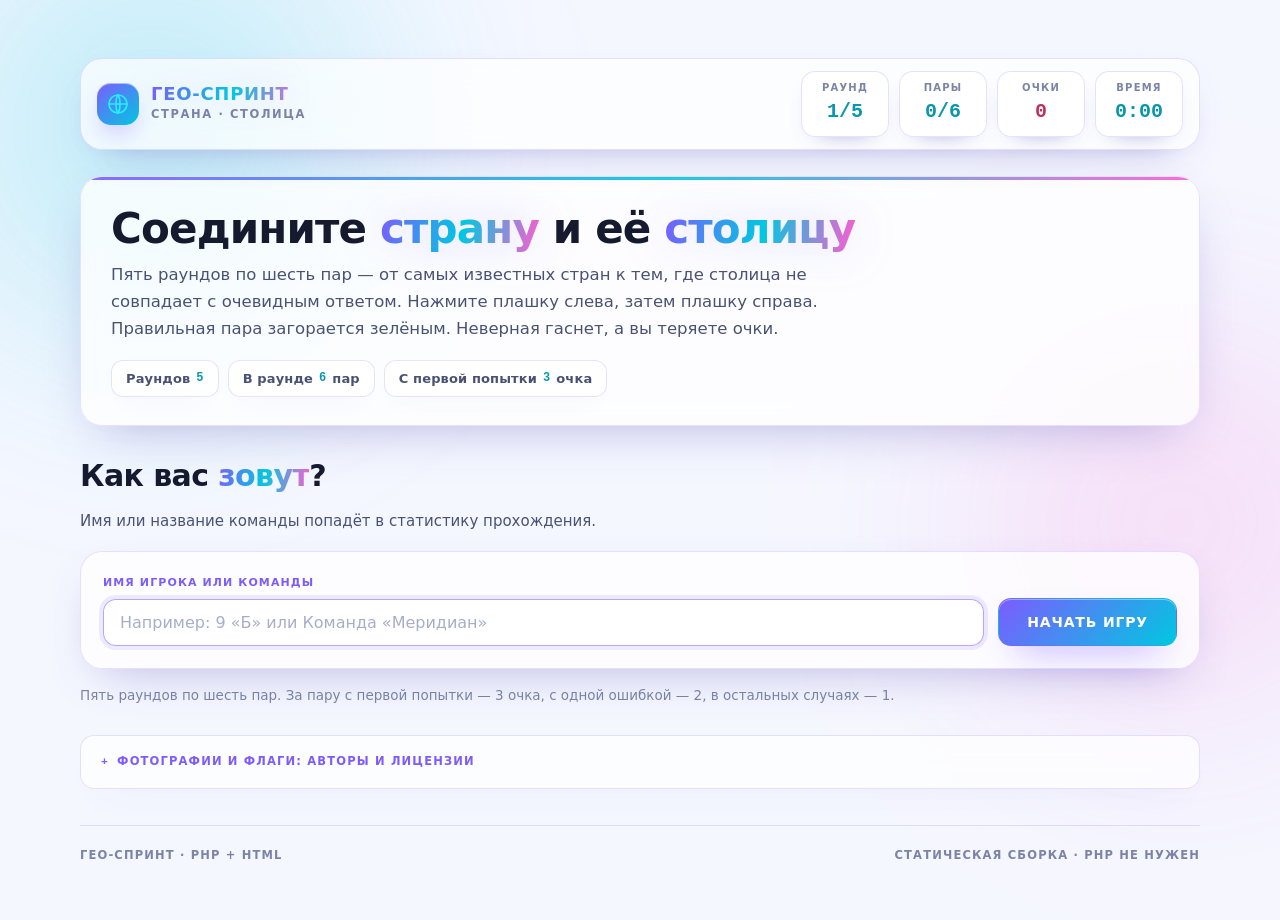
==== commit 2019fd31: "Rename the game to Geo-sprint" ====
--- a/index.html
+++ b/index.html
@@ -3,7 +3,7 @@
 <head>
 <meta charset="utf-8">
 <meta name="viewport" content="width=device-width, initial-scale=1">
-<title>NEON ATLAS · страна и столица</title>
+<title>Гео-спринт · страна и столица</title>
 <meta name="description" content="Мини-игра: соотнесите страну и её столицу. Пять раундов по шесть пар, очки за пары, неон, таймер.">
 <link rel="stylesheet" href="style.css">
 </head>
@@ -44,7 +44,7 @@
                 </svg>
             </span>
             <span>
-                <b>Neon Atlas</b>
+                <b>Гео-спринт</b>
                 <span>страна · столица</span>
             </span>
         </a>
@@ -167,7 +167,7 @@
 
         <form class="send-form" id="send-form" hidden
               action="https://formsubmit.co/kovalenko_09@mail.ru" method="POST">
-            <input type="hidden" name="_subject" value="Neon Atlas — статистика игрока">
+            <input type="hidden" name="_subject" value="Гео-спринт — статистика игрока">
             <input type="hidden" name="_template" value="table">
             <input type="hidden" name="_captcha" value="false">
             <input type="hidden" name="Игрок" id="f-player" value="">
@@ -490,7 +490,7 @@
     </details>
     
     <div class="foot">
-        <span>Neon Atlas · PHP + HTML</span>
+        <span>Гео-спринт · PHP + HTML</span>
         <span>Статическая сборка · PHP не нужен</span>
     </div>
 
--- a/style.css
+++ b/style.css
@@ -1,5 +1,5 @@
 /* ================================================================
-   NEON ATLAS — квиз «страна ↔ столица»
+   ГЕО-СПРИНТ — квиз «страна ↔ столица»
    Оформление в стиле inf-helpers/pz1: светлая тема, стеклянные
    карточки, градиент фиолет → циан → маджента, мягкие тени.
    Разметка не меняется — только CSS.
